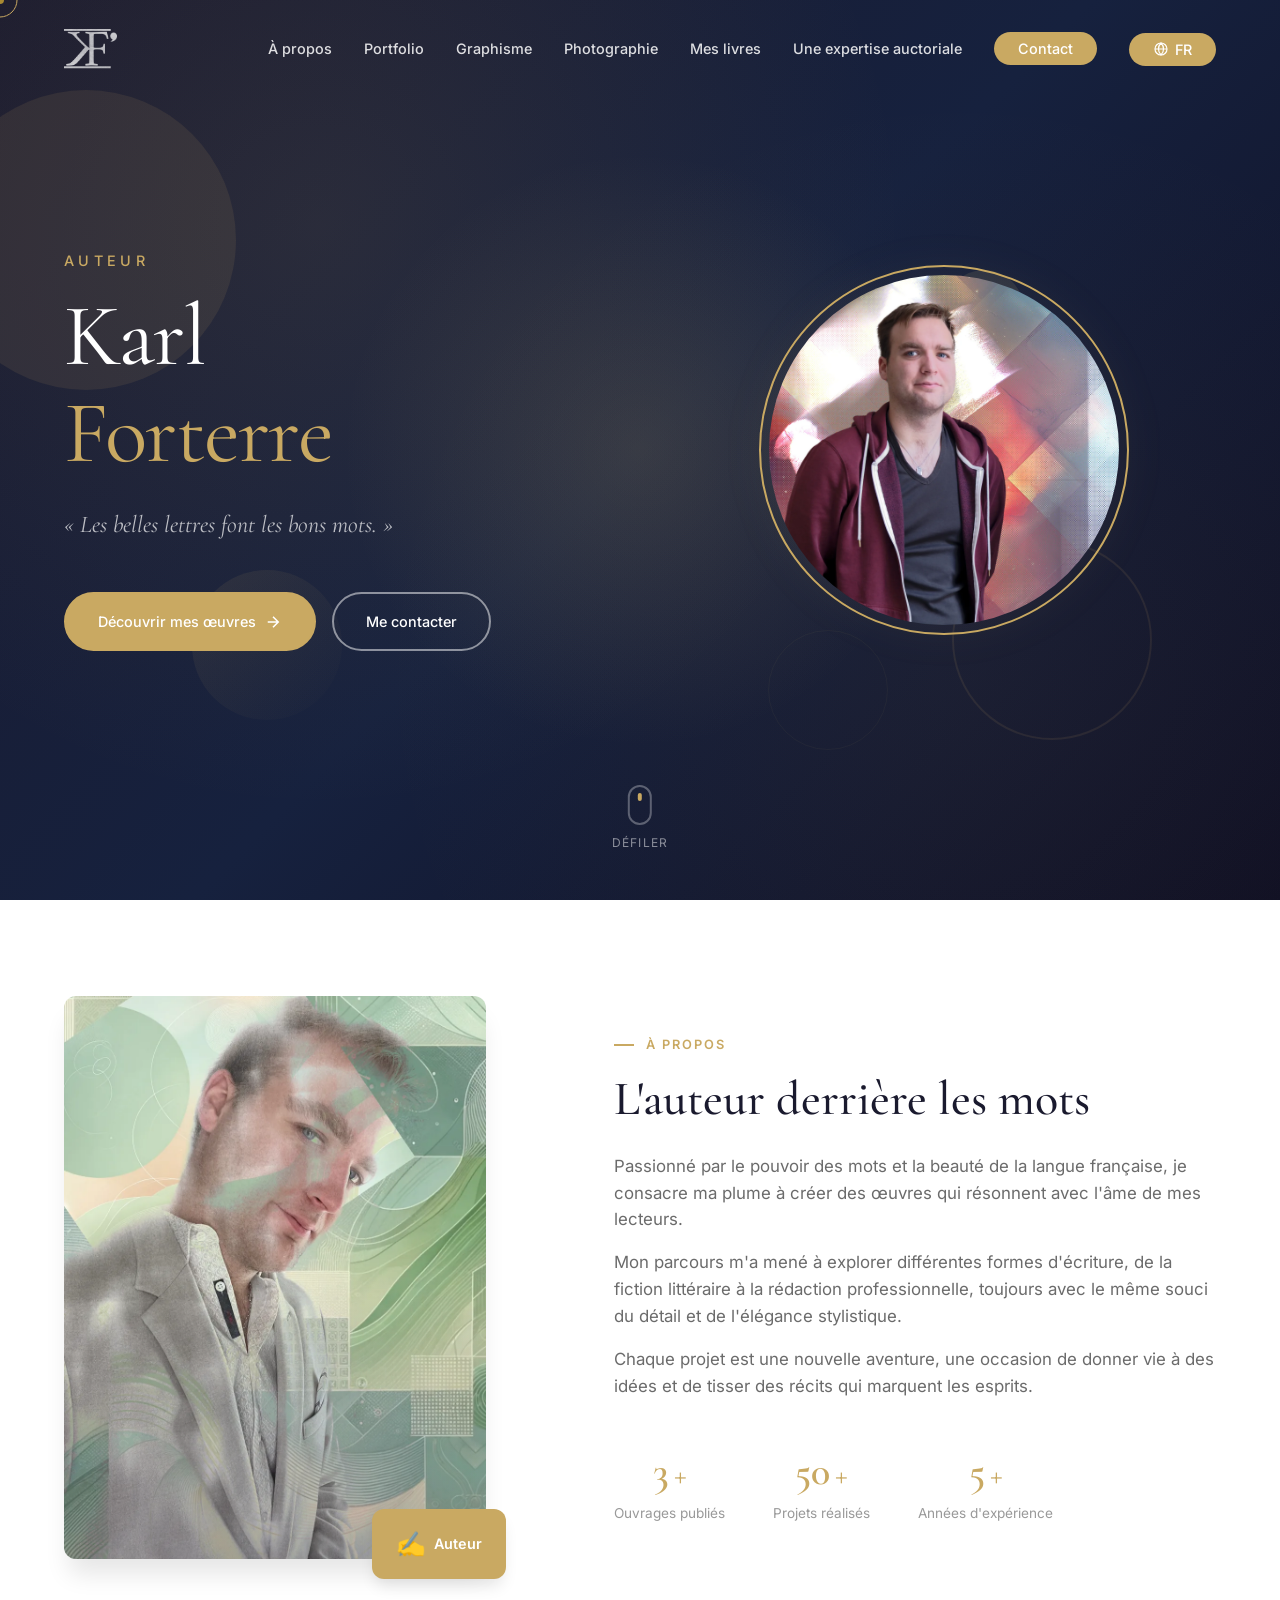
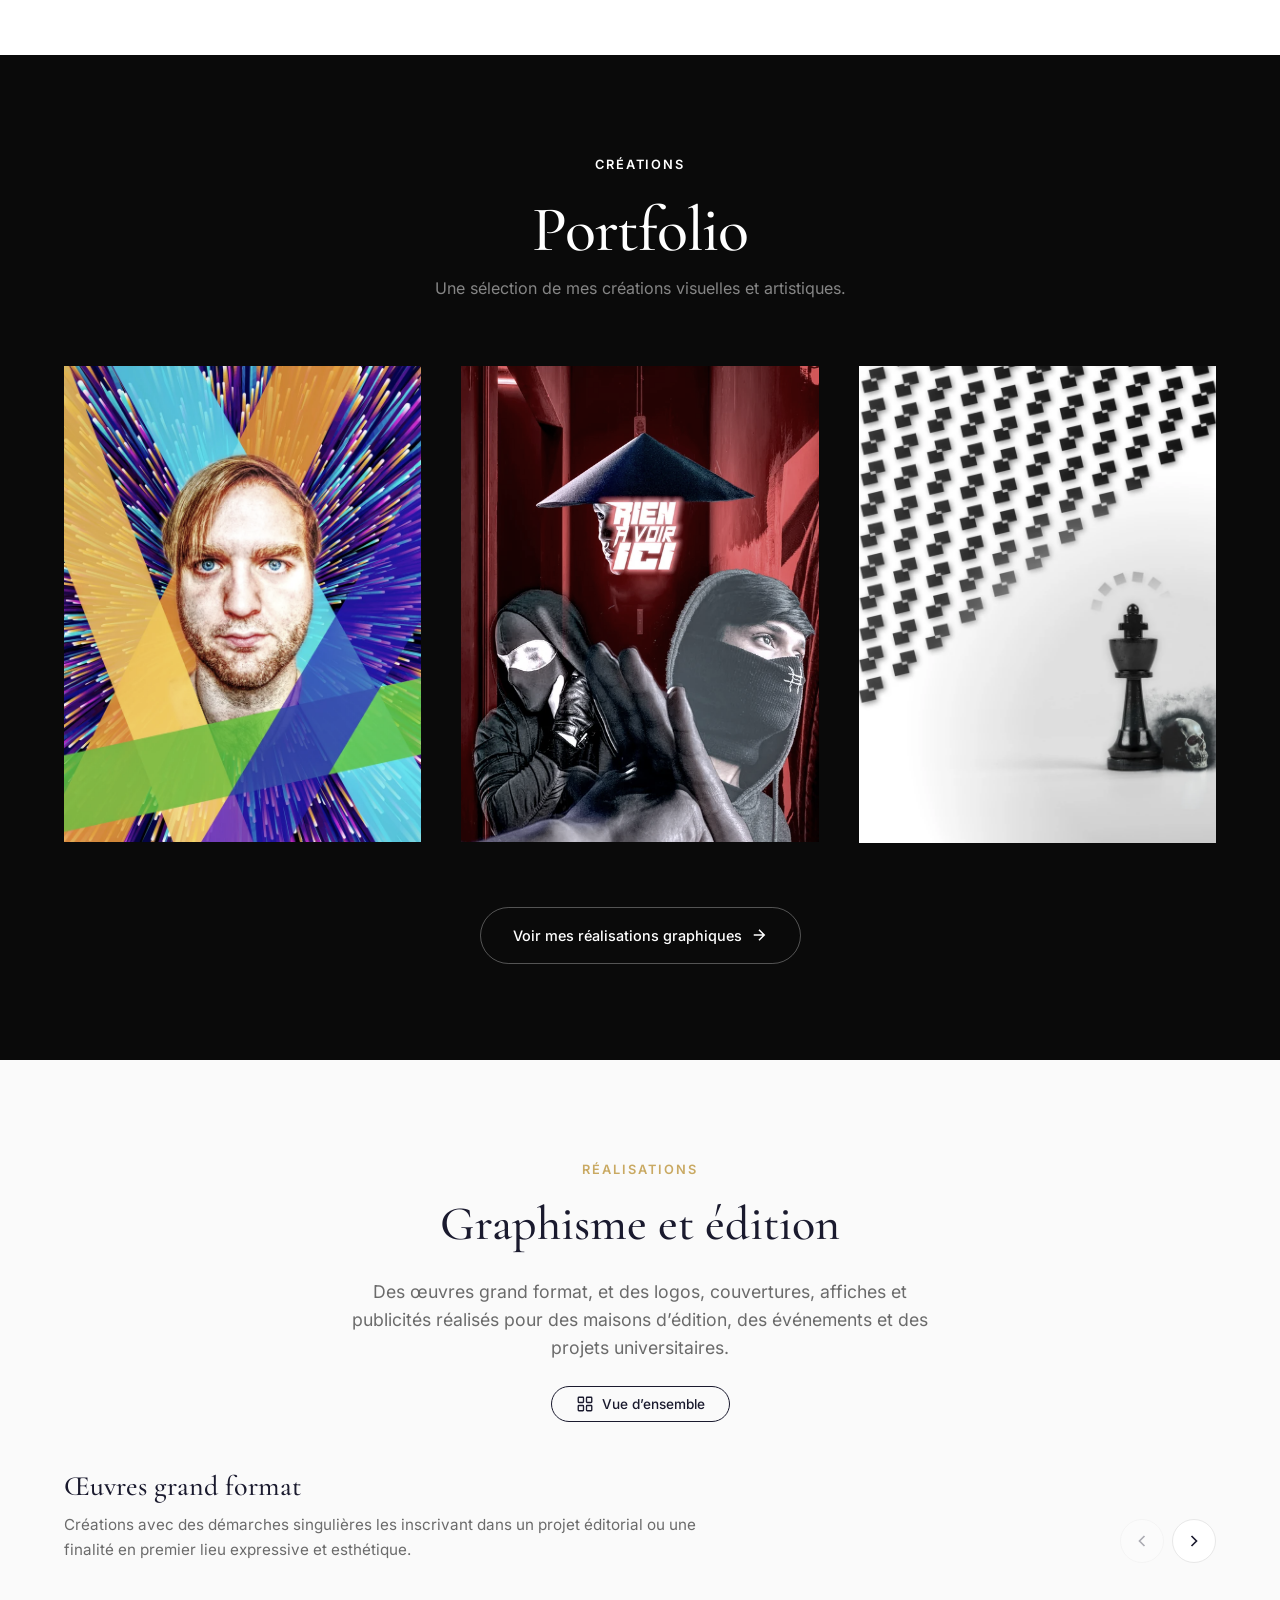
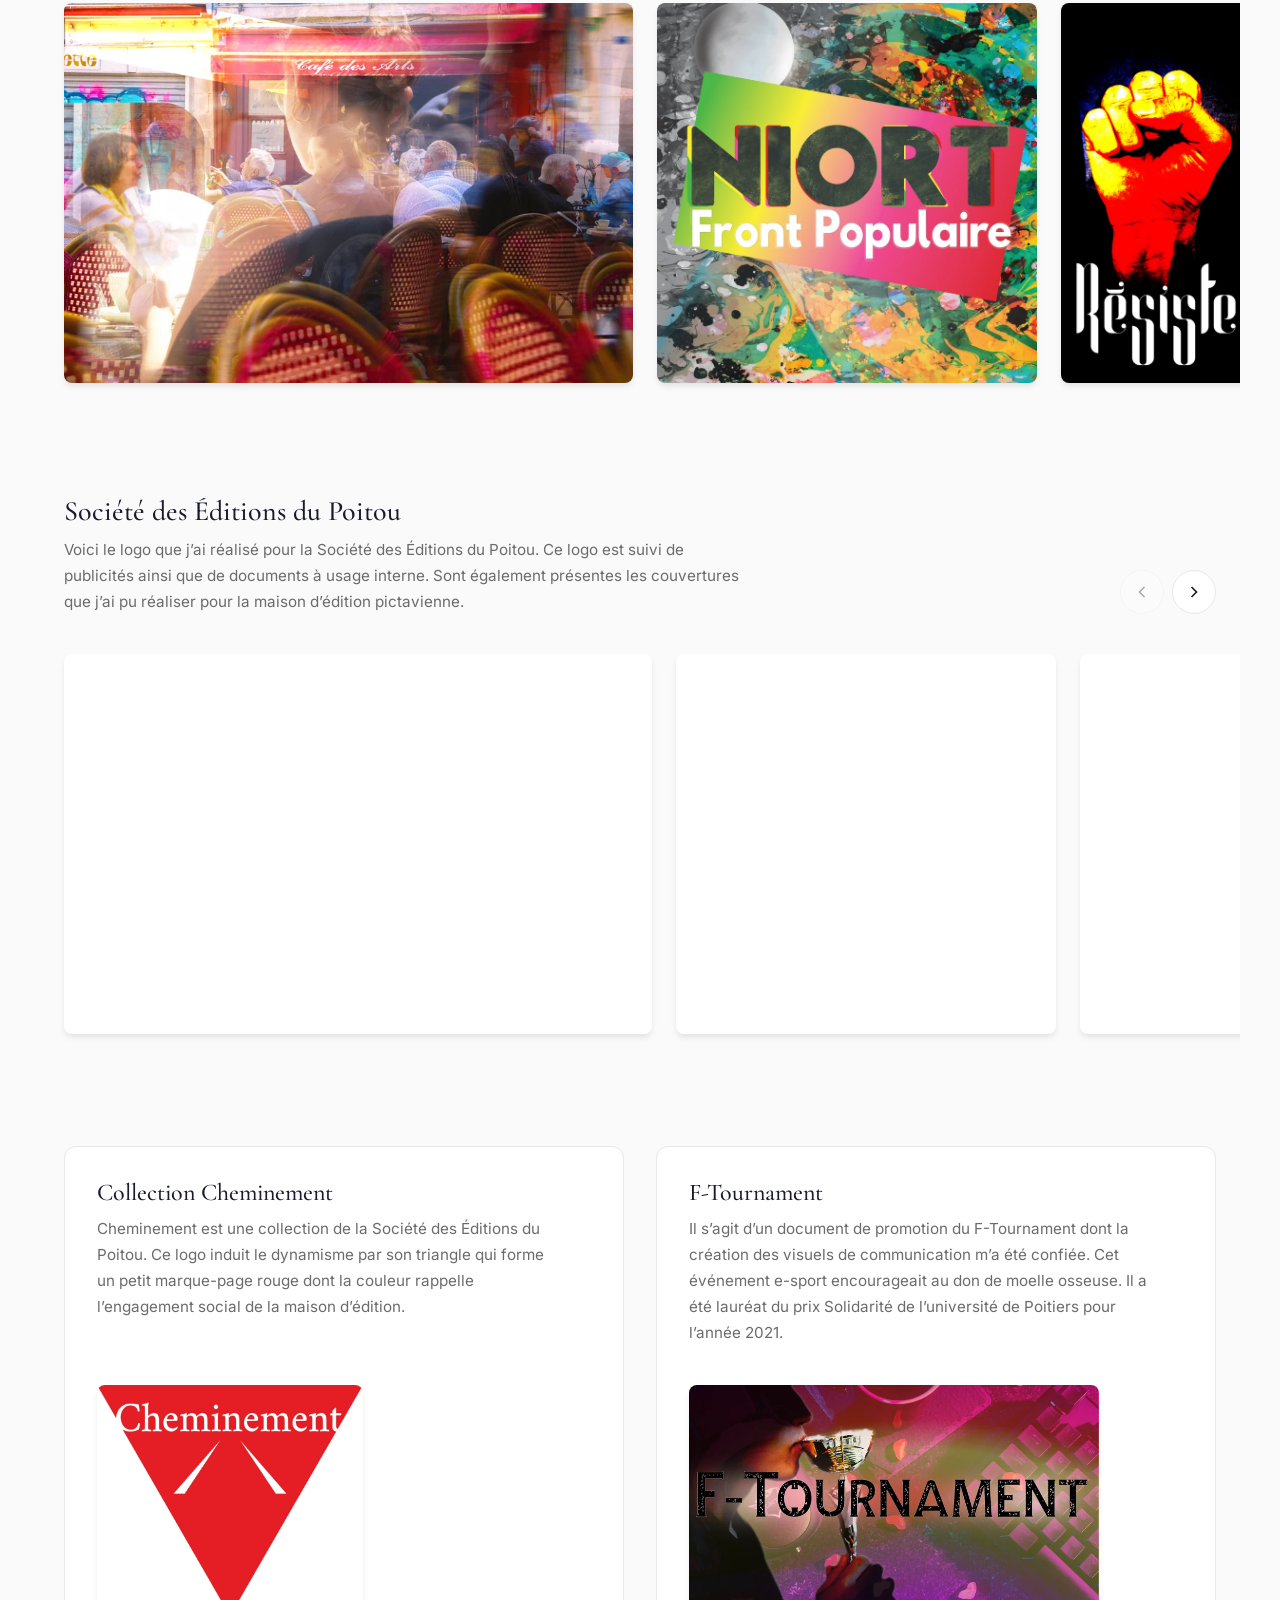
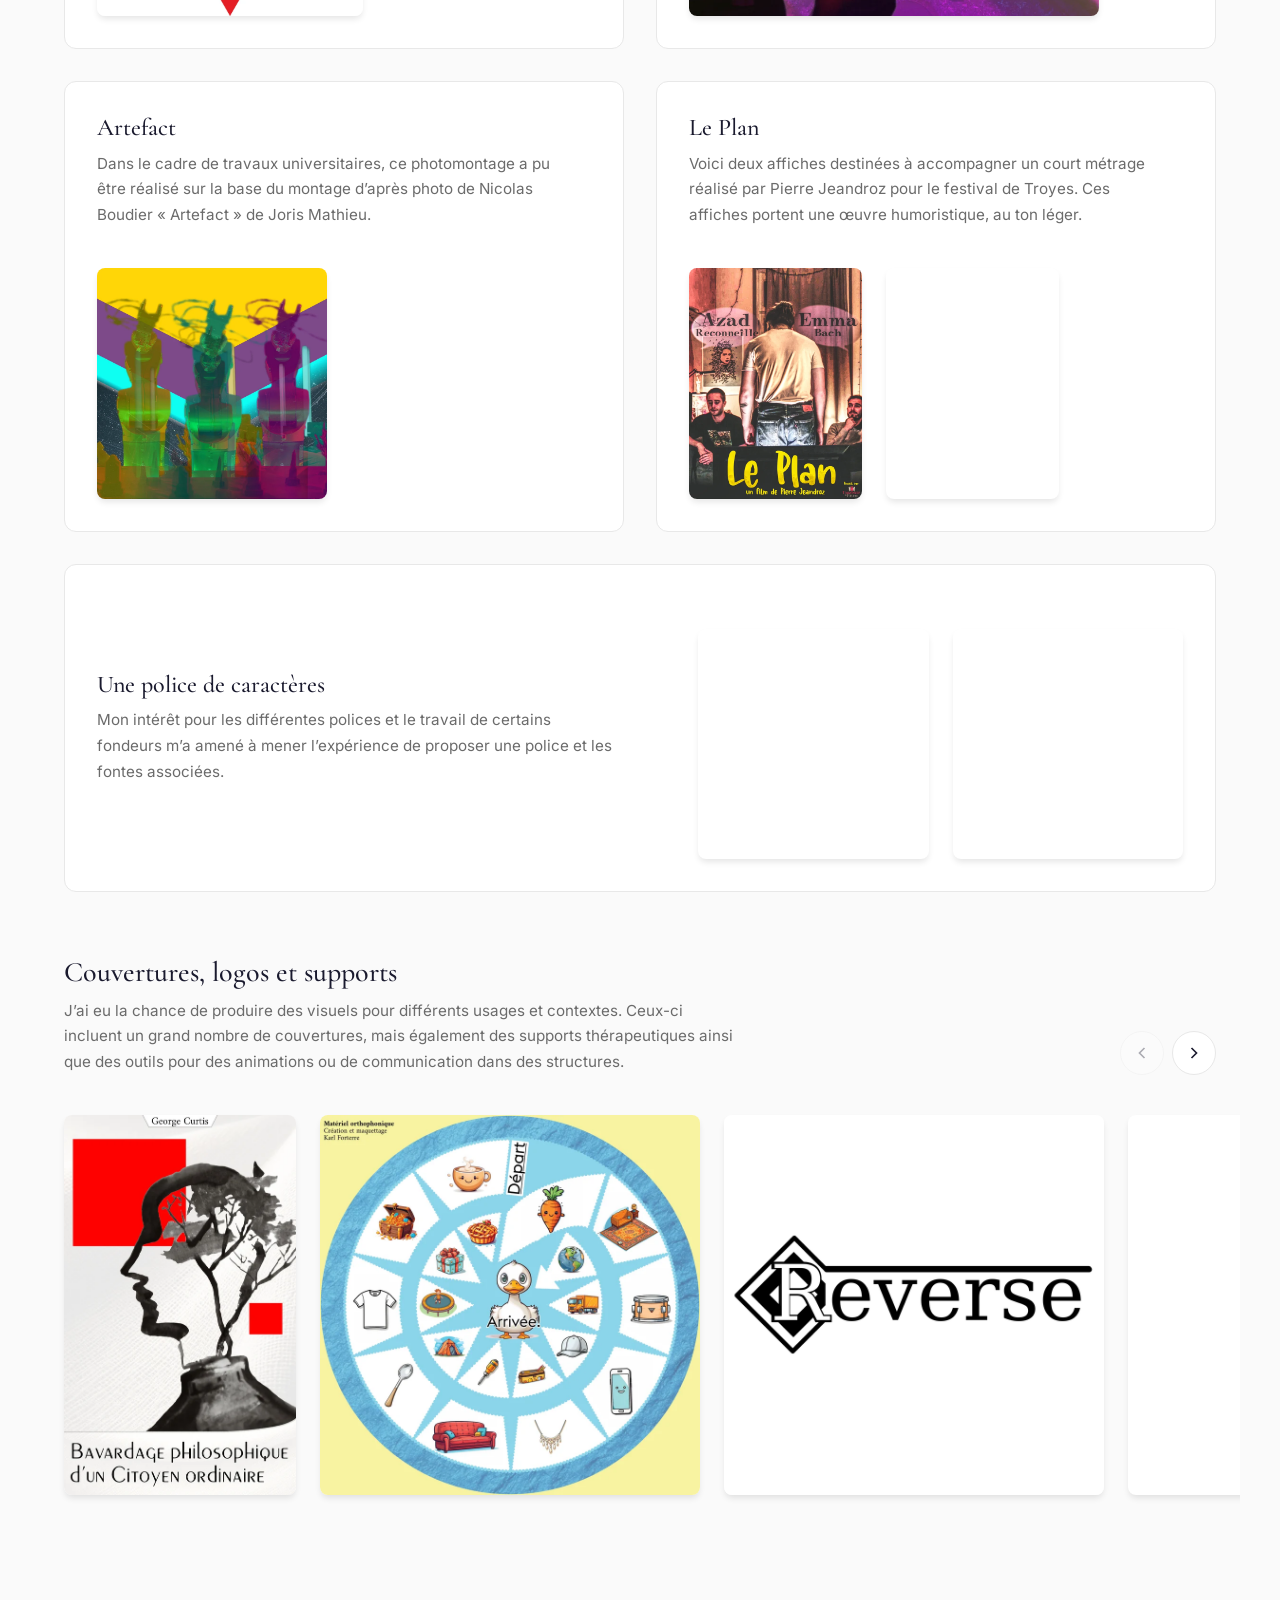
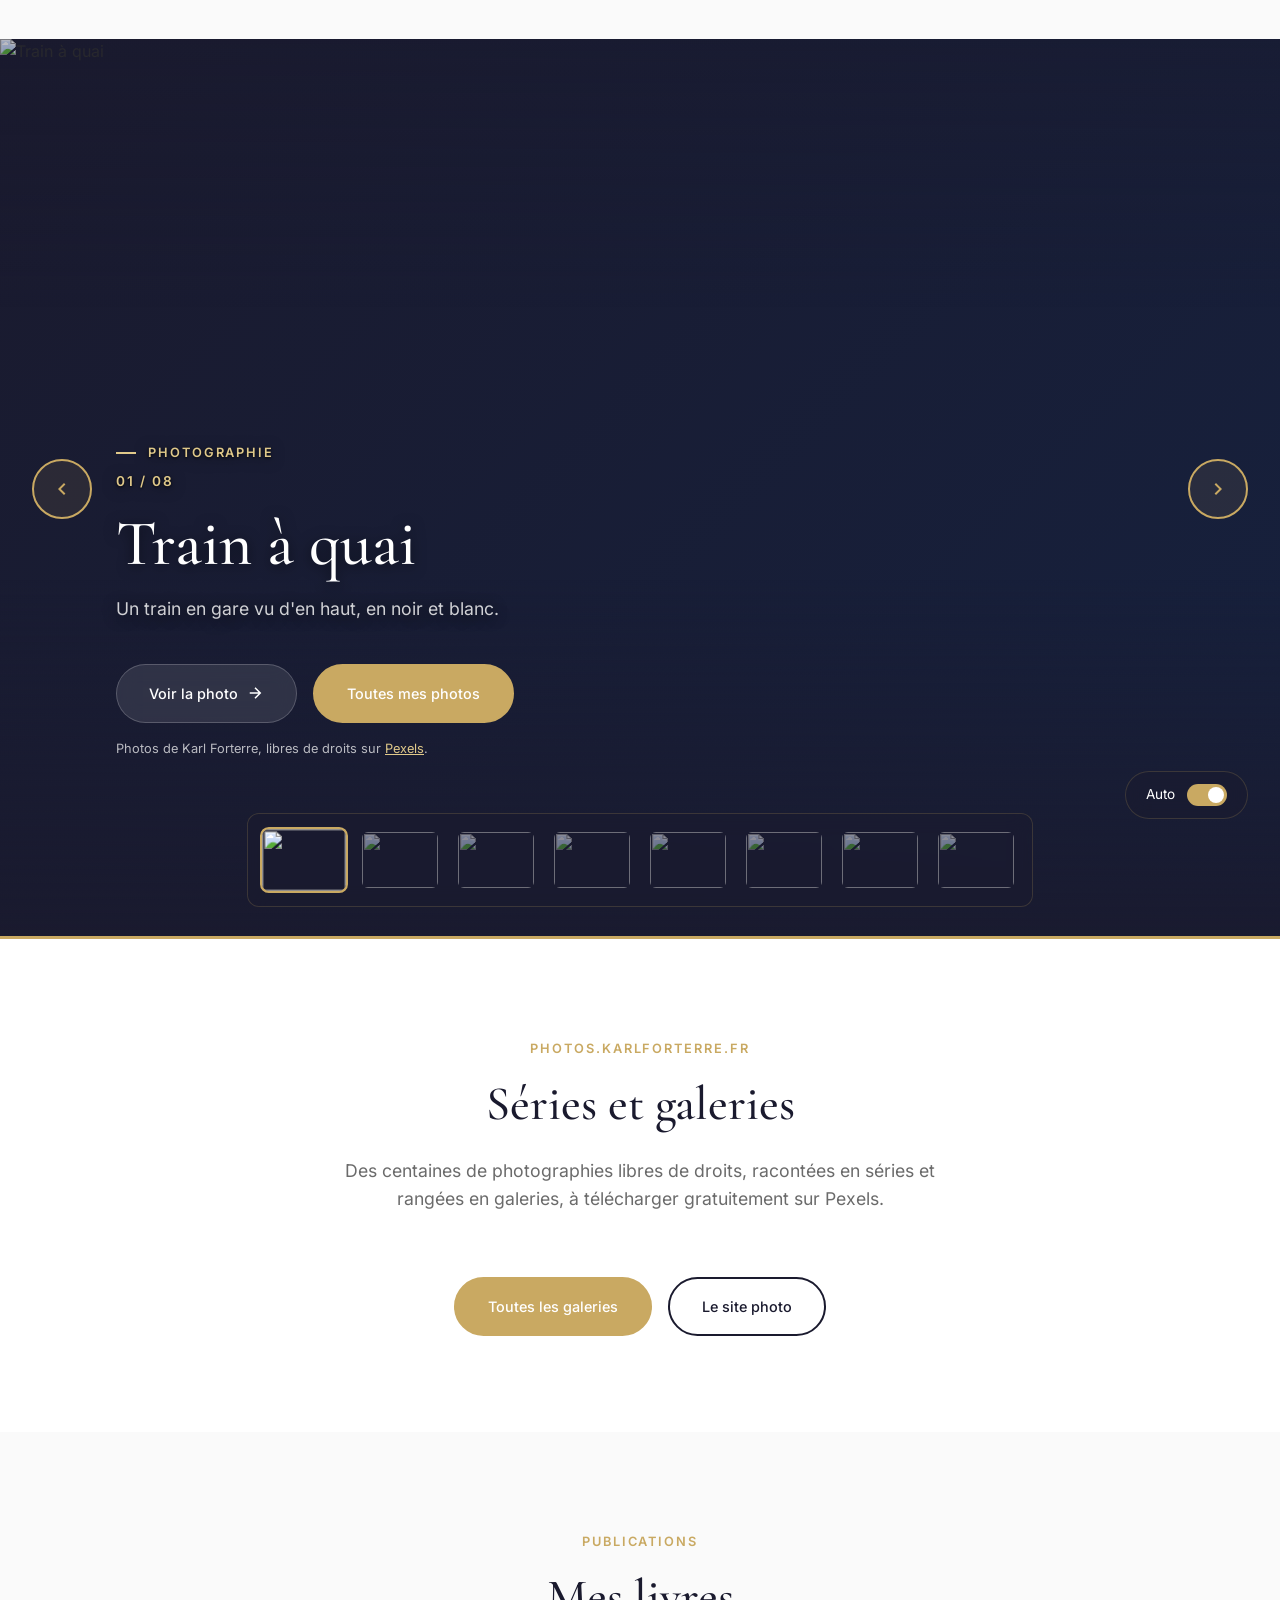
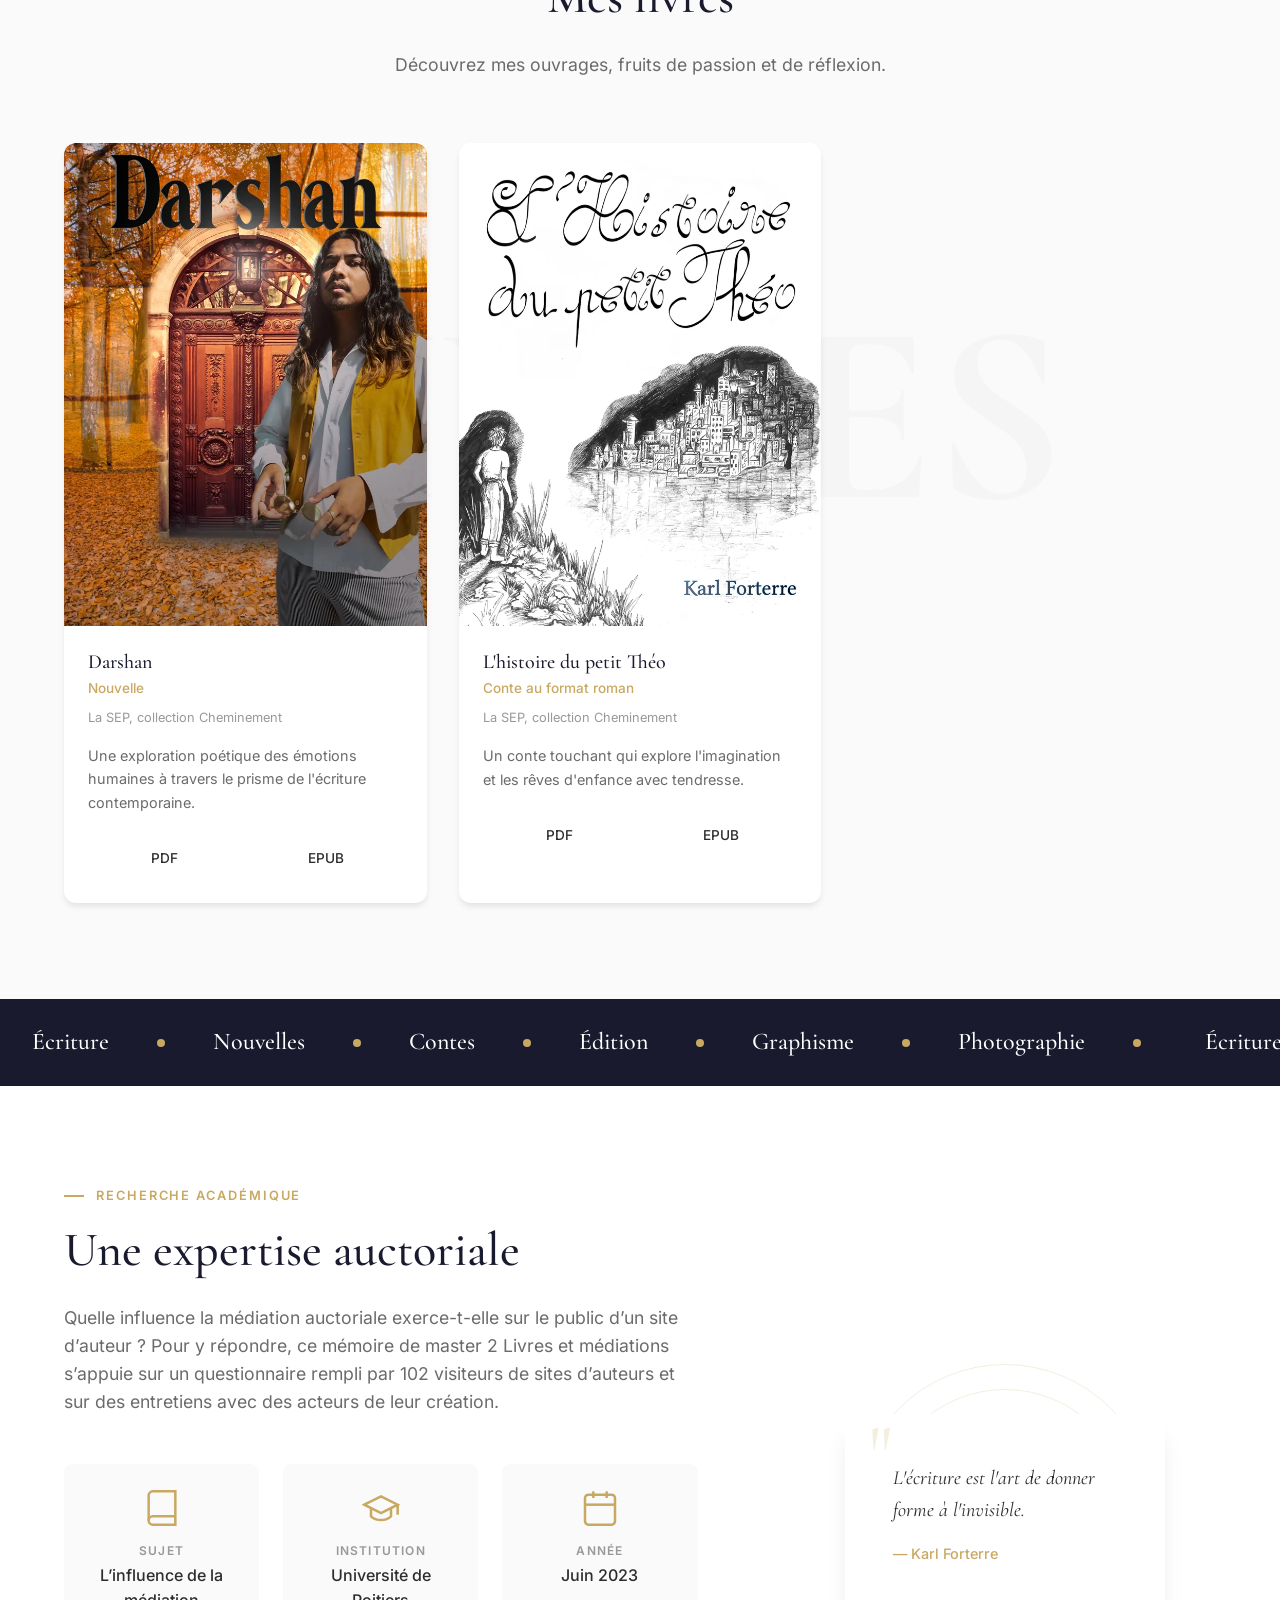
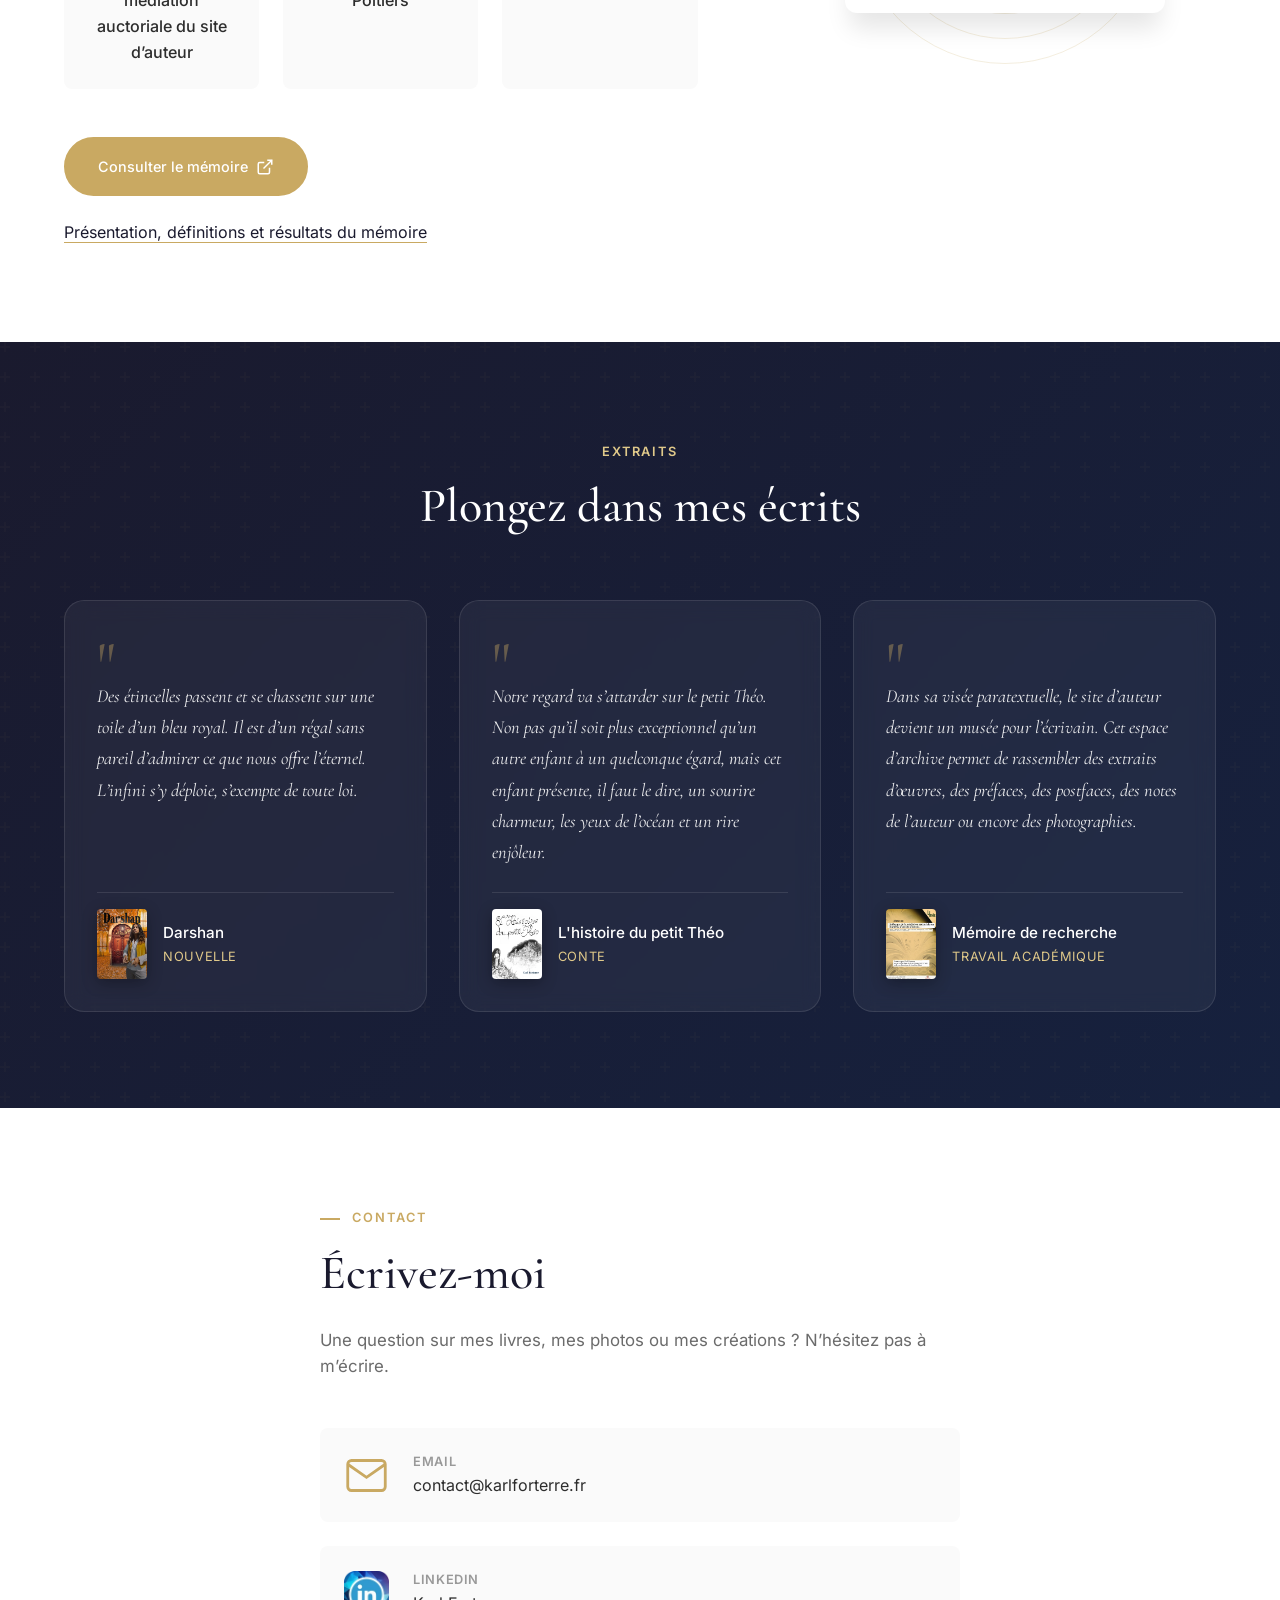
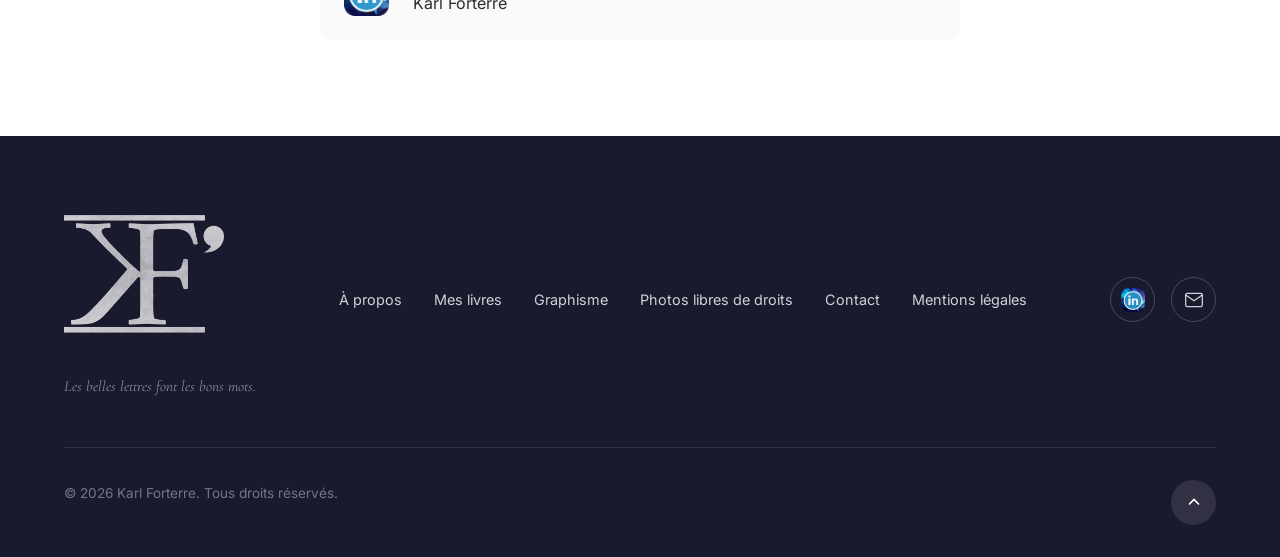
==== index.html @ 0cb2921e "RedNote : profil « Soviet Croissant » dans les profils de l'auteur Ajouté aux données structurées (s" ====
<!DOCTYPE html>
<html lang="fr">
<head>
    <meta charset="UTF-8">
    <meta name="viewport" content="width=device-width, initial-scale=1.0">
    <meta name="description" content="Karl Forterre, auteur. Les belles lettres font les bons mots. Découvrez mes livres, mon mémoire de recherche, mes créations graphiques et mes photographies.">
    <meta name="keywords" content="Karl Forterre, auteur, écrivain, livres, Darshan, L'histoire du petit Théo, graphisme, photographie">
    <meta name="author" content="Karl Forterre">

    <title>Karl Forterre | Auteur</title>
    <link rel="canonical" href="https://karlforterre.fr/">
    <!-- Versions du site dans chaque langue (pages /en/ et /zh/ générées par outils/pages-langues.py) -->
    <link rel="alternate" hreflang="fr" href="https://karlforterre.fr/">
    <link rel="alternate" hreflang="en" href="https://karlforterre.fr/en/">
    <link rel="alternate" hreflang="zh-Hans" href="https://karlforterre.fr/zh/">
    <link rel="alternate" hreflang="x-default" href="https://karlforterre.fr/">
    <!-- Présentation du site pour les assistants IA (llmstxt.org) -->
    <link rel="describedby" href="llms.txt" type="text/markdown">

    <!-- Aperçu lors d'un partage (réseaux sociaux, messageries) -->
    <meta property="og:type" content="website">
    <meta property="og:locale" content="fr_FR">
    <meta property="og:site_name" content="Karl Forterre">
    <meta property="og:title" content="Karl Forterre | Auteur">
    <meta property="og:description" content="Mes livres, mon mémoire de recherche, mes créations graphiques et mes photographies.">
    <meta property="og:url" content="https://karlforterre.fr/">
    <meta property="og:image" content="https://karlforterre.fr/images/partage.jpg">
    <meta property="og:image:width" content="1200">
    <meta property="og:image:height" content="630">
    <meta name="twitter:card" content="summary_large_image">

    <!-- Données structurées pour les moteurs de recherche : l'auteur, ses livres, son mémoire -->
    <script type="application/ld+json">
    {
        "@context": "https://schema.org",
        "@graph": [
            {
                "@type": "Person",
                "@id": "https://karlforterre.fr/#auteur",
                "name": "Karl Forterre",
                "url": "https://karlforterre.fr/",
                "image": "https://karlforterre.fr/images/auteur/portrait.webp",
                "jobTitle": "Auteur",
                "alumniOf": {
                    "@type": "CollegeOrUniversity",
                    "name": "Université de Poitiers"
                },
                "description": "Auteur de deux livres parus en 2023, Darshan et L'histoire du petit Théo, photographe et graphiste, Karl Forterre a consacré son mémoire de master à la médiation auctoriale des sites d'auteurs.",
                "knowsAbout": ["écriture", "édition", "graphisme", "photographie", "médiation auctoriale", "site d'auteur"],
                "sameAs": [
                    "https://photos.karlforterre.fr/",
                    "https://www.pexels.com/@karl-forterre-28489473",
                    "https://www.linkedin.com/in/karl-forterre-720b61220/",
                    "https://mastodon.social/@KarlForterre",
                    "https://bsky.app/profile/karlforterre.bsky.social",
                    "https://www.xiaohongshu.com/user/profile/678629da000000000801aa88"
                ]
            },
            {
                "@type": "WebSite",
                "@id": "https://karlforterre.fr/#site",
                "url": "https://karlforterre.fr/",
                "name": "Karl Forterre",
                "inLanguage": "fr",
                "author": {
                    "@id": "https://karlforterre.fr/#auteur"
                }
            },
            {
                "@type": "Book",
                "name": "Darshan",
                "genre": "nouvelle",
                "author": {
                    "@id": "https://karlforterre.fr/#auteur"
                },
                "datePublished": "2023",
                "inLanguage": "fr-FR",
                "publisher": {
                    "@type": "Organization",
                    "name": "Société des Éditions du Poitou"
                },
                "workExample": [
                    {
                        "@type": "Book",
                        "bookFormat": "https://schema.org/Paperback",
                        "isbn": "9782958887339"
                    },
                    {
                        "@type": "Book",
                        "bookFormat": "https://schema.org/EBook",
                        "isbn": "9782958887346",
                        "url": "https://karlforterre.fr/livres/darshan.epub"
                    }
                ],
                "image": "https://karlforterre.fr/livres/couverture-darshan.webp",
                "url": "https://karlforterre.fr/#books"
            },
            {
                "@type": "Book",
                "name": "L'histoire du petit Théo",
                "genre": "conte",
                "author": {
                    "@id": "https://karlforterre.fr/#auteur"
                },
                "datePublished": "2023",
                "inLanguage": "fr-FR",
                "publisher": {
                    "@type": "Organization",
                    "name": "Société des Éditions du Poitou"
                },
                "workExample": {
                    "@type": "Book",
                    "bookFormat": "https://schema.org/Paperback",
                    "isbn": "9782958887322"
                },
                "image": "https://karlforterre.fr/livres/couverture-petit-theo.webp",
                "url": "https://karlforterre.fr/#books"
            },
            {
                "@type": "Thesis",
                "@id": "https://karlforterre.fr/memoire/#memoire",
                "name": "L'influence de la médiation auctoriale du site d'auteur",
                "author": {
                    "@id": "https://karlforterre.fr/#auteur"
                },
                "datePublished": "2023-06",
                "inLanguage": "fr-FR",
                "inSupportOf": "Master 2 Livres et médiations",
                "sourceOrganization": {
                    "@type": "CollegeOrUniversity",
                    "name": "Université de Poitiers"
                },
                "about": { "@id": "https://karlforterre.fr/memoire/#mediation-auctoriale" },
                "url": "https://karlforterre.fr/memoire/"
            }
        ]
    }
    </script>

    <!-- Polices : hébergées avec le site (dossier fonts/), déclarées en tête de styles.css -->
    <link rel="preload" href="fonts/cormorant-garamond-latin-400-normal.woff2" as="font" type="font/woff2" crossorigin>
    <link rel="preload" href="fonts/inter-latin-400-normal.woff2" as="font" type="font/woff2" crossorigin>

    <!-- Styles -->
    <link rel="stylesheet" href="styles.css">

    <!-- Favicon -->
    <link rel="icon" type="image/svg+xml" href="favicon.svg">
    <link rel="apple-touch-icon" href="apple-touch-icon.png">
</head>
<body>
    <!-- Custom Cursor -->
    <div class="cursor" id="cursor"></div>
    <div class="cursor-follower" id="cursor-follower"></div>

    <!-- Loading Screen -->
    <div class="loader" id="loader">
        <div class="loader-content">
            <img src="images/logo-kf.webp" alt="KF’" class="loader-logo-img">
            <div class="loader-bar">
                <div class="loader-progress"></div>
            </div>
            <div class="loader-text">Chargement...</div>
        </div>
    </div>

    <!-- Floating Particles Background -->
    <div class="particles" id="particles"></div>

    <!-- Navigation -->
    <nav class="navbar" id="navbar">
        <div class="nav-container">
            <a href="#hero" class="nav-logo">
                <img src="images/logo-kf.webp" alt="KF’, retour en haut de page" class="logo-img">
            </a>

            <button class="nav-toggle" id="nav-toggle" aria-label="Menu">
                <span class="hamburger"></span>
            </button>

            <ul class="nav-menu" id="nav-menu">
                <li class="nav-item">
                    <a href="#about" class="nav-link" data-text="À propos">À propos</a>
                </li>
                <li class="nav-item">
                    <a href="#portfolio" class="nav-link" data-text="Portfolio">Portfolio</a>
                </li>
                <li class="nav-item">
                    <a href="#graphisme" class="nav-link" data-text="Graphisme">Graphisme</a>
                </li>
                <li class="nav-item">
                    <a href="#photography" class="nav-link" data-text="Photographie">Photographie</a>
                </li>
                <li class="nav-item">
                    <a href="#books" class="nav-link" data-text="Mes livres">Mes livres</a>
                </li>
                <li class="nav-item">
                    <a href="#memoir" class="nav-link" data-text="Une expertise auctoriale">Une expertise auctoriale</a>
                </li>
                <li class="nav-item">
                    <a href="#contact" class="nav-link nav-link-cta magnetic-btn">Contact</a>
                </li>
                <li class="nav-item nav-langues">
                    <button type="button" class="nav-link-cta nav-langue" id="nav-langue" aria-haspopup="true" aria-expanded="false" aria-label="Changer de langue">
                        <svg viewBox="0 0 24 24" fill="none" stroke="currentColor" stroke-width="1.8" aria-hidden="true"><circle cx="12" cy="12" r="9"/><path d="M3 12h18M12 3c2.5 2.6 3.8 5.6 3.8 9s-1.3 6.4-3.8 9c-2.5-2.6-3.8-5.6-3.8-9S9.5 5.6 12 3z"/></svg>
                        <span class="nav-langue-code" data-sans-traduction>FR</span>
                    </button>
                    <ul class="menu-langues" id="menu-langues" hidden data-sans-traduction>
                        <li><a href="/" data-langue="fr" hreflang="fr" lang="fr">Français</a></li>
                        <li><a href="/en/" data-langue="en" hreflang="en" lang="en">English</a></li>
                        <li><a href="/zh/" data-langue="zh" hreflang="zh-Hans" lang="zh-Hans">中文</a></li>
                    </ul>
                </li>
            </ul>
        </div>
    </nav>

    <!-- Dynamic Header Container -->
    <div id="header-container">
        <!-- Header chargé dynamiquement par header-loader.js -->
        <!-- Fallback pour JS désactivé ou erreur de chargement -->
        <noscript>
            <section class="hero" id="hero">
                <div class="hero-background">
                    <div class="hero-gradient"></div>
                    <div class="hero-pattern"></div>
                    <div class="hero-glow"></div>
                </div>
                <div class="floating-shapes">
                    <div class="shape shape-1"></div>
                    <div class="shape shape-2"></div>
                    <div class="shape shape-3"></div>
                    <div class="shape shape-4"></div>
                    <div class="shape shape-5"></div>
                </div>
                <div class="hero-content">
                    <div class="hero-text">
                        <p class="hero-subtitle">Auteur</p>
                        <h1 class="hero-title">
                            <span class="title-line">Karl</span>
                            <span class="title-line">Forterre</span>
                        </h1>
                        <p class="hero-tagline">« Les belles lettres font les bons mots. »</p>
                        <div class="hero-cta">
                            <a href="#books" class="btn btn-primary">
                                <span class="btn-text">Découvrir mes œuvres</span>
                            </a>
                            <a href="#contact" class="btn btn-secondary">
                                <span class="btn-text">Me contacter</span>
                            </a>
                        </div>
                    </div>
                    <div class="hero-image">
                        <div class="image-wrapper">
                            <img src="images/auteur/photo-auteur.webp" alt="Karl Forterre" class="profile-img">
                        </div>
                    </div>
                </div>
            </section>
        </noscript>
    </div>

    <!-- About Section -->
    <section class="section about" id="about">
        <div class="container">
            <div class="about-grid">
                <div class="about-image reveal-element" data-delay="0">
                    <div class="image-frame tilt-element">
                        <div class="frame-border"></div>
                        <img src="images/auteur/portrait.webp" alt="Portrait de Karl Forterre" class="author-photo">
                        <div class="image-overlay"></div>
                    </div>
                    <div class="floating-badge">
                        <span class="badge-icon">✍️</span>
                        <span class="badge-text">Auteur</span>
                    </div>
                </div>
                <div class="about-content">
                    <span class="section-label reveal-element" data-delay="0.1">À propos</span>
                    <h2 class="section-title split-text reveal-element" data-delay="0.2">L'auteur derrière les mots</h2>
                    <div class="about-text reveal-element" data-delay="0.3">
                        <p>Passionné par le pouvoir des mots et la beauté de la langue française, je consacre ma plume à créer des œuvres qui résonnent avec l'âme de mes lecteurs.</p>
                        <p>Mon parcours m'a mené à explorer différentes formes d'écriture, de la fiction littéraire à la rédaction professionnelle, toujours avec le même souci du détail et de l'élégance stylistique.</p>
                        <p>Chaque projet est une nouvelle aventure, une occasion de donner vie à des idées et de tisser des récits qui marquent les esprits.</p>
                    </div>
                    <div class="about-stats reveal-element" data-delay="0.4">
                        <div class="stat" data-count="3">
                            <span class="stat-number counter">0</span>
                            <span class="stat-plus">+</span>
                            <span class="stat-label">Ouvrages publiés</span>
                        </div>
                        <div class="stat" data-count="50">
                            <span class="stat-number counter">0</span>
                            <span class="stat-plus">+</span>
                            <span class="stat-label">Projets réalisés</span>
                        </div>
                        <div class="stat" data-count="5">
                            <span class="stat-number counter">0</span>
                            <span class="stat-plus">+</span>
                            <span class="stat-label">Années d'expérience</span>
                        </div>
                    </div>
                </div>
            </div>
        </div>
    </section>

    <!-- Portfolio Section -->
    <section class="section portfolio" id="portfolio">
        <div class="portfolio-bg-image" style="background-image: url('images/fond-auteur.webp');"></div>
        <div class="container">
            <div class="section-header">
                <span class="section-label reveal-element">Créations</span>
                <h2 class="section-title reveal-element">Portfolio</h2>
                <p class="section-description reveal-element">Une sélection de mes créations visuelles et artistiques.</p>
            </div>

            <!-- Elegant 3-item Grid -->
            <div class="portfolio-showcase reveal-element" id="portfolio-showcase">
                <!-- Items loaded dynamically by JavaScript -->
            </div>

            <div class="portfolio-cta reveal-element">
                <a href="#graphisme" class="btn btn-primary magnetic-btn">
                    <span class="btn-text">Voir mes réalisations graphiques</span>
                    <span class="btn-icon">
                        <svg viewBox="0 0 24 24" fill="none" stroke="currentColor" stroke-width="2">
                            <path d="M5 12h14M12 5l7 7-7 7"/>
                        </svg>
                    </span>
                </a>
            </div>
        </div>
    </section>

    <!-- Portfolio Lightbox -->
    <div class="lightbox" id="lightbox">
        <button class="lightbox-close" aria-label="Fermer">
            <svg viewBox="0 0 24 24" fill="none" stroke="currentColor" stroke-width="2">
                <line x1="18" y1="6" x2="6" y2="18"/>
                <line x1="6" y1="6" x2="18" y2="18"/>
            </svg>
        </button>
        <button class="lightbox-nav lightbox-prev" aria-label="Précédent">
            <svg viewBox="0 0 24 24" fill="none" stroke="currentColor" stroke-width="2">
                <polyline points="15 18 9 12 15 6"/>
            </svg>
        </button>
        <button class="lightbox-nav lightbox-next" aria-label="Suivant">
            <svg viewBox="0 0 24 24" fill="none" stroke="currentColor" stroke-width="2">
                <polyline points="9 18 15 12 9 6"/>
            </svg>
        </button>
        <div class="lightbox-content">
            <img src="" alt="" class="lightbox-image">
            <div class="lightbox-info">
                <h3 class="lightbox-title"></h3>
                <p class="lightbox-desc"></p>
            </div>
        </div>
    </div>

    <!-- Graphisme : réalisations reprises de l'ancien site Adobe Portfolio.
         Chaque projet : un titre, un texte et un rail de cartes qui défile ; un bouton en-tête
         passe à la vue d'ensemble. Pour une œuvre de plus : copier un bouton graphisme-carte. -->
    <section class="section graphisme" id="graphisme">
        <div class="container">
            <div class="section-header">
                <span class="section-label reveal-element">Réalisations</span>
                <h2 class="section-title reveal-element">Graphisme et édition</h2>
                <p class="section-description reveal-element">Des œuvres grand format, et des logos, couvertures, affiches et publicités réalisés pour des maisons d’édition, des événements et des projets universitaires.</p>
                <button type="button" class="graphisme-bascule reveal-element" id="graphisme-bascule" aria-pressed="false">
                    <svg viewBox="0 0 24 24" fill="none" stroke="currentColor" stroke-width="1.8" aria-hidden="true"><rect x="3" y="3" width="7" height="7" rx="1"/><rect x="14" y="3" width="7" height="7" rx="1"/><rect x="3" y="14" width="7" height="7" rx="1"/><rect x="14" y="14" width="7" height="7" rx="1"/></svg>
                    <span>Vue d’ensemble</span>
                </button>
            </div>

            <div class="graphisme-projets">
            <article class="graphisme-projet reveal-element">
                <div class="graphisme-entete">
                    <div class="graphisme-texte">
                        <h3 class="graphisme-titre">Œuvres grand format</h3>
                        <p>Créations avec des démarches singulières les inscrivant dans un projet éditorial ou une finalité en premier lieu expressive et esthétique.</p>
                    </div>
                    <div class="graphisme-fleches">
                        <button type="button" class="graphisme-fleche" data-sens="-1" aria-label="Œuvres précédentes"><svg viewBox="0 0 24 24" fill="none" stroke="currentColor" stroke-width="2"><polyline points="15 18 9 12 15 6"/></svg></button>
                        <button type="button" class="graphisme-fleche" data-sens="1" aria-label="Œuvres suivantes"><svg viewBox="0 0 24 24" fill="none" stroke="currentColor" stroke-width="2"><polyline points="9 18 15 12 9 6"/></svg></button>
                    </div>
                </div>
                <div class="graphisme-rail">
                        <button type="button" class="graphisme-carte" data-grand="images/graphisme/juin-41.webp" data-titre="Juin 41">
                            <img src="images/graphisme/juin-41-vignette.webp" srcset="images/graphisme/juin-41-moyenne.webp 2x" alt="Juin 41" loading="lazy" decoding="async" width="800" height="534">
                            <span class="graphisme-legende">Juin 41</span>
                        </button>
                        <button type="button" class="graphisme-carte" data-grand="images/graphisme/niort-front-populaire.webp" data-titre="Niort, Front populaire">
                            <img src="images/graphisme/niort-front-populaire-vignette.webp" srcset="images/graphisme/niort-front-populaire-moyenne.webp 2x" alt="Niort, Front populaire" loading="lazy" decoding="async" width="800" height="800">
                            <span class="graphisme-legende">Niort, Front populaire</span>
                        </button>
                        <button type="button" class="graphisme-carte" data-grand="images/graphisme/revolution-83.webp" data-titre="Révolution">
                            <img src="images/graphisme/revolution-83-vignette.webp" srcset="images/graphisme/revolution-83-moyenne.webp 2x" alt="Révolution" loading="lazy" decoding="async" width="400" height="800">
                            <span class="graphisme-legende">Révolution</span>
                        </button>
                        <button type="button" class="graphisme-carte" data-grand="images/graphisme/petrole-et-reves-83.webp" data-titre="Pétrole et rêves">
                            <img src="images/graphisme/petrole-et-reves-83-vignette.webp" srcset="images/graphisme/petrole-et-reves-83-moyenne.webp 2x" alt="Pétrole et rêves" loading="lazy" decoding="async" width="800" height="400">
                            <span class="graphisme-legende">Pétrole et rêves</span>
                        </button>
                        <button type="button" class="graphisme-carte" data-grand="images/graphisme/sphere-65.webp" data-titre="Sphère">
                            <img src="images/graphisme/sphere-65-vignette.webp" srcset="images/graphisme/sphere-65-moyenne.webp 2x" alt="Sphère" loading="lazy" decoding="async" width="800" height="800">
                            <span class="graphisme-legende">Sphère</span>
                        </button>
                        <button type="button" class="graphisme-carte" data-grand="images/graphisme/garnier.webp" data-titre="Garnier">
                            <img src="images/graphisme/garnier-vignette.webp" srcset="images/graphisme/garnier-moyenne.webp 2x" alt="Garnier" loading="lazy" decoding="async" width="533" height="800">
                            <span class="graphisme-legende">Garnier</span>
                        </button>
                        <button type="button" class="graphisme-carte" data-grand="images/graphisme/montre-a-gousset.webp" data-titre="Montre à gousset">
                            <img src="images/graphisme/montre-a-gousset-vignette.webp" srcset="images/graphisme/montre-a-gousset-moyenne.webp 2x" alt="Montre à gousset" loading="lazy" decoding="async" width="800" height="800">
                            <span class="graphisme-legende">Montre à gousset</span>
                        </button>
                        <button type="button" class="graphisme-carte" data-grand="images/graphisme/cercles.webp" data-titre="Cercles">
                            <img src="images/graphisme/cercles-vignette.webp" srcset="images/graphisme/cercles-moyenne.webp 2x" alt="Cercles" loading="lazy" decoding="async" width="800" height="800">
                            <span class="graphisme-legende">Cercles</span>
                        </button>
                        <button type="button" class="graphisme-carte" data-grand="images/graphisme/collage.webp" data-titre="Collage">
                            <img src="images/graphisme/collage-vignette.webp" srcset="images/graphisme/collage-moyenne.webp 2x" alt="Collage" loading="lazy" decoding="async" width="800" height="800">
                            <span class="graphisme-legende">Collage</span>
                        </button>
                        <button type="button" class="graphisme-carte" data-grand="images/graphisme/montre-marbre.webp" data-titre="Montre sur marbre bleu">
                            <img src="images/graphisme/montre-marbre-vignette.webp" srcset="images/graphisme/montre-marbre-moyenne.webp 2x" alt="Montre sur marbre bleu" loading="lazy" decoding="async" width="800" height="586">
                            <span class="graphisme-legende">Montre sur marbre bleu</span>
                        </button>
                        <button type="button" class="graphisme-carte" data-grand="images/graphisme/gouttelette-tirage.webp" data-titre="Gouttelette">
                            <img src="images/graphisme/gouttelette-tirage-vignette.webp" srcset="images/graphisme/gouttelette-tirage-moyenne.webp 2x" alt="Gouttelette" loading="lazy" decoding="async" width="566" height="800">
                            <span class="graphisme-legende">Gouttelette</span>
                        </button>
                </div>
            </article>
            <article class="graphisme-projet reveal-element">
                <div class="graphisme-entete">
                    <div class="graphisme-texte">
                        <h3 class="graphisme-titre">Société des Éditions du Poitou</h3>
                        <p>Voici le logo que j’ai réalisé pour la Société des Éditions du Poitou. Ce logo est suivi de publicités ainsi que de documents à usage interne. Sont également présentes les couvertures que j’ai pu réaliser pour la maison d’édition pictavienne.</p>
                    </div>
                    <div class="graphisme-fleches">
                        <button type="button" class="graphisme-fleche" data-sens="-1" aria-label="Œuvres précédentes"><svg viewBox="0 0 24 24" fill="none" stroke="currentColor" stroke-width="2"><polyline points="15 18 9 12 15 6"/></svg></button>
                        <button type="button" class="graphisme-fleche" data-sens="1" aria-label="Œuvres suivantes"><svg viewBox="0 0 24 24" fill="none" stroke="currentColor" stroke-width="2"><polyline points="9 18 15 12 9 6"/></svg></button>
                    </div>
                </div>
                <div class="graphisme-rail">
                        <button type="button" class="graphisme-carte" data-grand="images/graphisme/sep-logo.webp" data-titre="Logo de la Société des Éditions du Poitou">
                            <img src="images/graphisme/sep-logo-vignette.webp" srcset="images/graphisme/sep-logo-moyenne.webp 2x" alt="Logo de la Société des Éditions du Poitou" loading="lazy" decoding="async" width="800" height="517">
                            <span class="graphisme-legende">Logo de la Société des Éditions du Poitou</span>
                        </button>
                        <button type="button" class="graphisme-carte" data-grand="images/graphisme/sep-charte-logo.webp" data-titre="Présentation du logo">
                            <img src="images/graphisme/sep-charte-logo-vignette.webp" srcset="images/graphisme/sep-charte-logo-moyenne.webp 2x" alt="Présentation du logo" loading="lazy" decoding="async" width="800" height="800">
                            <span class="graphisme-legende">Présentation du logo</span>
                        </button>
                        <button type="button" class="graphisme-carte" data-grand="images/graphisme/sep-carte.webp" data-titre="Carte de la maison d’édition">
                            <img src="images/graphisme/sep-carte-vignette.webp" srcset="images/graphisme/sep-carte-moyenne.webp 2x" alt="Carte de la maison d’édition" loading="lazy" decoding="async" width="800" height="517">
                            <span class="graphisme-legende">Carte de la maison d’édition</span>
                        </button>
                        <button type="button" class="graphisme-carte" data-grand="images/graphisme/sep-publicite-cartes.webp" data-titre="Publicité « Une infinité d’impressions possibles »">
                            <img src="images/graphisme/sep-publicite-cartes-vignette.webp" srcset="images/graphisme/sep-publicite-cartes-moyenne.webp 2x" alt="Publicité « Une infinité d’impressions possibles »" loading="lazy" decoding="async" width="565" height="800">
                            <span class="graphisme-legende">Publicité « Une infinité d’impressions possibles »</span>
                        </button>
                        <button type="button" class="graphisme-carte" data-grand="images/graphisme/sep-publicite-noir-et-blanc.webp" data-titre="Publicité « On voit la vie en couleur »">
                            <img src="images/graphisme/sep-publicite-noir-et-blanc-vignette.webp" srcset="images/graphisme/sep-publicite-noir-et-blanc-moyenne.webp 2x" alt="Publicité « On voit la vie en couleur »" loading="lazy" decoding="async" width="565" height="800">
                            <span class="graphisme-legende">Publicité « On voit la vie en couleur »</span>
                        </button>
                        <button type="button" class="graphisme-carte" data-grand="images/graphisme/sep-publicite-engagees.webp" data-titre="Publicité « Engagées »">
                            <img src="images/graphisme/sep-publicite-engagees-vignette.webp" srcset="images/graphisme/sep-publicite-engagees-moyenne.webp 2x" alt="Publicité « Engagées »" loading="lazy" decoding="async" width="564" height="800">
                            <span class="graphisme-legende">Publicité « Engagées »</span>
                        </button>
                        <button type="button" class="graphisme-carte" data-grand="images/graphisme/sep-publicite-remises.webp" data-titre="Publicité « Des impressions pour l’année »">
                            <img src="images/graphisme/sep-publicite-remises-vignette.webp" srcset="images/graphisme/sep-publicite-remises-moyenne.webp 2x" alt="Publicité « Des impressions pour l’année »" loading="lazy" decoding="async" width="564" height="800">
                            <span class="graphisme-legende">Publicité « Des impressions pour l’année »</span>
                        </button>
                        <button type="button" class="graphisme-carte" data-grand="images/graphisme/sep-publicite-luttes.webp" data-titre="Publicité « Nos luttes sous reliure »">
                            <img src="images/graphisme/sep-publicite-luttes-vignette.webp" srcset="images/graphisme/sep-publicite-luttes-moyenne.webp 2x" alt="Publicité « Nos luttes sous reliure »" loading="lazy" decoding="async" width="565" height="800">
                            <span class="graphisme-legende">Publicité « Nos luttes sous reliure »</span>
                        </button>
                        <button type="button" class="graphisme-carte" data-grand="images/graphisme/couverture-kolo.webp" data-titre="Couverture de « Kolo », de Léo Tamisier">
                            <img src="images/graphisme/couverture-kolo-vignette.webp" srcset="images/graphisme/couverture-kolo-moyenne.webp 2x" alt="Couverture de « Kolo », de Léo Tamisier" loading="lazy" decoding="async" width="564" height="800">
                            <span class="graphisme-legende">Couverture de « Kolo », de Léo Tamisier</span>
                        </button>
                        <button type="button" class="graphisme-carte" data-grand="images/graphisme/couverture-petit-theo.webp" data-titre="Couverture de « L’histoire du petit Théo »">
                            <img src="images/graphisme/couverture-petit-theo-vignette.webp" srcset="images/graphisme/couverture-petit-theo-moyenne.webp 2x" alt="Couverture de « L’histoire du petit Théo »" loading="lazy" decoding="async" width="489" height="800">
                            <span class="graphisme-legende">Couverture de « L’histoire du petit Théo »</span>
                        </button>
                        <button type="button" class="graphisme-carte" data-grand="images/graphisme/couverture-darshan.webp" data-titre="Couverture de « Darshan »">
                            <img src="images/graphisme/couverture-darshan-vignette.webp" srcset="images/graphisme/couverture-darshan-moyenne.webp 2x" alt="Couverture de « Darshan »" loading="lazy" decoding="async" width="564" height="800">
                            <span class="graphisme-legende">Couverture de « Darshan »</span>
                        </button>
                        <button type="button" class="graphisme-carte" data-grand="images/graphisme/quatrieme-darshan.webp" data-titre="Quatrième de couverture de « Darshan »">
                            <img src="images/graphisme/quatrieme-darshan-vignette.webp" srcset="images/graphisme/quatrieme-darshan-moyenne.webp 2x" alt="Quatrième de couverture de « Darshan »" loading="lazy" decoding="async" width="489" height="800">
                            <span class="graphisme-legende">Quatrième de couverture de « Darshan »</span>
                        </button>
                </div>
            </article>
            <!-- Projets d’une ou deux œuvres : fiches côte à côte -->
            <div class="graphisme-grille">
                <article class="graphisme-projet reveal-element">
                    <div class="graphisme-entete">
                        <div class="graphisme-texte">
                            <h3 class="graphisme-titre">Collection Cheminement</h3>
                            <p>Cheminement est une collection de la Société des Éditions du Poitou. Ce logo induit le dynamisme par son triangle qui forme un petit marque-page rouge dont la couleur rappelle l’engagement social de la maison d’édition.</p>
                        </div>
                        <div class="graphisme-fleches">
                            <button type="button" class="graphisme-fleche" data-sens="-1" aria-label="Œuvres précédentes"><svg viewBox="0 0 24 24" fill="none" stroke="currentColor" stroke-width="2"><polyline points="15 18 9 12 15 6"/></svg></button>
                            <button type="button" class="graphisme-fleche" data-sens="1" aria-label="Œuvres suivantes"><svg viewBox="0 0 24 24" fill="none" stroke="currentColor" stroke-width="2"><polyline points="9 18 15 12 9 6"/></svg></button>
                        </div>
                    </div>
                    <div class="graphisme-rail">
                            <button type="button" class="graphisme-carte" data-grand="images/graphisme/cheminement-logo.webp" data-titre="Logo de la collection Cheminement">
                                <img src="images/graphisme/cheminement-logo-vignette.webp" srcset="images/graphisme/cheminement-logo-moyenne.webp 2x" alt="Logo de la collection Cheminement" loading="lazy" decoding="async" width="800" height="693">
                                <span class="graphisme-legende">Logo de la collection Cheminement</span>
                            </button>
                    </div>
                </article>
                <article class="graphisme-projet reveal-element">
                    <div class="graphisme-entete">
                        <div class="graphisme-texte">
                            <h3 class="graphisme-titre">F-Tournament</h3>
                            <p>Il s’agit d’un document de promotion du F-Tournament dont la création des visuels de communication m’a été confiée. Cet événement e-sport encourageait au don de moelle osseuse. Il a été lauréat du prix Solidarité de l’université de Poitiers pour l’année 2021.</p>
                        </div>
                        <div class="graphisme-fleches">
                            <button type="button" class="graphisme-fleche" data-sens="-1" aria-label="Œuvres précédentes"><svg viewBox="0 0 24 24" fill="none" stroke="currentColor" stroke-width="2"><polyline points="15 18 9 12 15 6"/></svg></button>
                            <button type="button" class="graphisme-fleche" data-sens="1" aria-label="Œuvres suivantes"><svg viewBox="0 0 24 24" fill="none" stroke="currentColor" stroke-width="2"><polyline points="9 18 15 12 9 6"/></svg></button>
                        </div>
                    </div>
                    <div class="graphisme-rail">
                            <button type="button" class="graphisme-carte" data-grand="images/graphisme/f-tournament.webp" data-titre="Visuel du F-Tournament">
                                <img src="images/graphisme/f-tournament-vignette.webp" srcset="images/graphisme/f-tournament-moyenne.webp 2x" alt="Visuel du F-Tournament" loading="lazy" decoding="async" width="800" height="450">
                                <span class="graphisme-legende">Visuel du F-Tournament</span>
                            </button>
                    </div>
                </article>
                <article class="graphisme-projet reveal-element">
                    <div class="graphisme-entete">
                        <div class="graphisme-texte">
                            <h3 class="graphisme-titre">Artefact</h3>
                            <p>Dans le cadre de travaux universitaires, ce photomontage a pu être réalisé sur la base du montage d’après photo de Nicolas Boudier « Artefact » de Joris Mathieu.</p>
                        </div>
                        <div class="graphisme-fleches">
                            <button type="button" class="graphisme-fleche" data-sens="-1" aria-label="Œuvres précédentes"><svg viewBox="0 0 24 24" fill="none" stroke="currentColor" stroke-width="2"><polyline points="15 18 9 12 15 6"/></svg></button>
                            <button type="button" class="graphisme-fleche" data-sens="1" aria-label="Œuvres suivantes"><svg viewBox="0 0 24 24" fill="none" stroke="currentColor" stroke-width="2"><polyline points="9 18 15 12 9 6"/></svg></button>
                        </div>
                    </div>
                    <div class="graphisme-rail">
                            <button type="button" class="graphisme-carte" data-grand="images/graphisme/artefact-photomontage.webp" data-titre="Photomontage « Artefact »">
                                <img src="images/graphisme/artefact-photomontage-vignette.webp" srcset="images/graphisme/artefact-photomontage-moyenne.webp 2x" alt="Photomontage « Artefact »" loading="lazy" decoding="async" width="800" height="800">
                                <span class="graphisme-legende">Photomontage « Artefact »</span>
                            </button>
                    </div>
                </article>
                <article class="graphisme-projet reveal-element">
                    <div class="graphisme-entete">
                        <div class="graphisme-texte">
                            <h3 class="graphisme-titre">Le Plan</h3>
                            <p>Voici deux affiches destinées à accompagner un court métrage réalisé par Pierre Jeandroz pour le festival de Troyes. Ces affiches portent une œuvre humoristique, au ton léger.</p>
                        </div>
                        <div class="graphisme-fleches">
                            <button type="button" class="graphisme-fleche" data-sens="-1" aria-label="Œuvres précédentes"><svg viewBox="0 0 24 24" fill="none" stroke="currentColor" stroke-width="2"><polyline points="15 18 9 12 15 6"/></svg></button>
                            <button type="button" class="graphisme-fleche" data-sens="1" aria-label="Œuvres suivantes"><svg viewBox="0 0 24 24" fill="none" stroke="currentColor" stroke-width="2"><polyline points="9 18 15 12 9 6"/></svg></button>
                        </div>
                    </div>
                    <div class="graphisme-rail">
                            <button type="button" class="graphisme-carte" data-grand="images/graphisme/le-plan-affiche-1.webp" data-titre="Affiche du court métrage « Le Plan »">
                                <img src="images/graphisme/le-plan-affiche-1-vignette.webp" srcset="images/graphisme/le-plan-affiche-1-moyenne.webp 2x" alt="Affiche du court métrage « Le Plan »" loading="lazy" decoding="async" width="600" height="800">
                                <span class="graphisme-legende">Affiche du court métrage « Le Plan »</span>
                            </button>
                            <button type="button" class="graphisme-carte" data-grand="images/graphisme/le-plan-affiche-2.webp" data-titre="Seconde affiche du court métrage « Le Plan »">
                                <img src="images/graphisme/le-plan-affiche-2-vignette.webp" srcset="images/graphisme/le-plan-affiche-2-moyenne.webp 2x" alt="Seconde affiche du court métrage « Le Plan »" loading="lazy" decoding="async" width="600" height="800">
                                <span class="graphisme-legende">Seconde affiche du court métrage « Le Plan »</span>
                            </button>
                    </div>
                </article>
                <article class="graphisme-projet reveal-element">
                    <div class="graphisme-entete">
                        <div class="graphisme-texte">
                            <h3 class="graphisme-titre">Une police de caractères</h3>
                            <p>Mon intérêt pour les différentes polices et le travail de certains fondeurs m’a amené à mener l’expérience de proposer une police et les fontes associées.</p>
                        </div>
                        <div class="graphisme-fleches">
                            <button type="button" class="graphisme-fleche" data-sens="-1" aria-label="Œuvres précédentes"><svg viewBox="0 0 24 24" fill="none" stroke="currentColor" stroke-width="2"><polyline points="15 18 9 12 15 6"/></svg></button>
                            <button type="button" class="graphisme-fleche" data-sens="1" aria-label="Œuvres suivantes"><svg viewBox="0 0 24 24" fill="none" stroke="currentColor" stroke-width="2"><polyline points="9 18 15 12 9 6"/></svg></button>
                        </div>
                    </div>
                    <div class="graphisme-rail">
                            <button type="button" class="graphisme-carte" data-grand="images/graphisme/police-specimen-1.webp" data-titre="Spécimen de la police">
                                <img src="images/graphisme/police-specimen-1-vignette.webp" srcset="images/graphisme/police-specimen-1-moyenne.webp 2x" alt="Spécimen de la police" loading="lazy" decoding="async" width="800" height="800">
                                <span class="graphisme-legende">Spécimen de la police</span>
                            </button>
                            <button type="button" class="graphisme-carte" data-grand="images/graphisme/police-specimen-2.webp" data-titre="Spécimen : « Portez ce whisky au vieux juge blond qui fume »">
                                <img src="images/graphisme/police-specimen-2-vignette.webp" srcset="images/graphisme/police-specimen-2-moyenne.webp 2x" alt="Spécimen : « Portez ce whisky au vieux juge blond qui fume »" loading="lazy" decoding="async" width="800" height="800">
                                <span class="graphisme-legende">Spécimen : « Portez ce whisky au vieux juge blond qui fume »</span>
                            </button>
                    </div>
                </article>
            </div>
            <article class="graphisme-projet reveal-element">
                <div class="graphisme-entete">
                    <div class="graphisme-texte">
                        <h3 class="graphisme-titre">Couvertures, logos et supports</h3>
                        <p>J’ai eu la chance de produire des visuels pour différents usages et contextes. Ceux-ci incluent un grand nombre de couvertures, mais également des supports thérapeutiques ainsi que des outils pour des animations ou de communication dans des structures.</p>
                    </div>
                    <div class="graphisme-fleches">
                        <button type="button" class="graphisme-fleche" data-sens="-1" aria-label="Œuvres précédentes"><svg viewBox="0 0 24 24" fill="none" stroke="currentColor" stroke-width="2"><polyline points="15 18 9 12 15 6"/></svg></button>
                        <button type="button" class="graphisme-fleche" data-sens="1" aria-label="Œuvres suivantes"><svg viewBox="0 0 24 24" fill="none" stroke="currentColor" stroke-width="2"><polyline points="9 18 15 12 9 6"/></svg></button>
                    </div>
                </div>
                <div class="graphisme-rail">
                        <button type="button" class="graphisme-carte" data-grand="images/graphisme/couverture-bavardage-philosophique.webp" data-titre="Couverture de « Bavardage philosophique d’un citoyen ordinaire »">
                            <img src="images/graphisme/couverture-bavardage-philosophique-vignette.webp" srcset="images/graphisme/couverture-bavardage-philosophique-moyenne.webp 2x" alt="Couverture de « Bavardage philosophique d’un citoyen ordinaire »" loading="lazy" decoding="async" width="489" height="800">
                            <span class="graphisme-legende">Couverture de « Bavardage philosophique d’un citoyen ordinaire »</span>
                        </button>
                        <button type="button" class="graphisme-carte" data-grand="images/graphisme/materiel-orthophonique.webp" data-titre="Matériel orthophonique">
                            <img src="images/graphisme/materiel-orthophonique-vignette.webp" srcset="images/graphisme/materiel-orthophonique-moyenne.webp 2x" alt="Matériel orthophonique" loading="lazy" decoding="async" width="800" height="800">
                            <span class="graphisme-legende">Matériel orthophonique</span>
                        </button>
                        <button type="button" class="graphisme-carte" data-grand="images/graphisme/logo-reverse.webp" data-titre="Logo « Reverse »">
                            <img src="images/graphisme/logo-reverse-vignette.webp" srcset="images/graphisme/logo-reverse-moyenne.webp 2x" alt="Logo « Reverse »" loading="lazy" decoding="async" width="800" height="800">
                            <span class="graphisme-legende">Logo « Reverse »</span>
                        </button>
                        <button type="button" class="graphisme-carte" data-grand="images/graphisme/logo-sos-cookies.webp" data-titre="Logo « SOS Cookies »">
                            <img src="images/graphisme/logo-sos-cookies-vignette.webp" srcset="images/graphisme/logo-sos-cookies-moyenne.webp 2x" alt="Logo « SOS Cookies »" loading="lazy" decoding="async" width="800" height="571">
                            <span class="graphisme-legende">Logo « SOS Cookies »</span>
                        </button>
                        <button type="button" class="graphisme-carte" data-grand="images/graphisme/logo-ma-priorite.webp" data-titre="Logo « Ma priorité ! »">
                            <img src="images/graphisme/logo-ma-priorite-vignette.webp" srcset="images/graphisme/logo-ma-priorite-moyenne.webp 2x" alt="Logo « Ma priorité ! »" loading="lazy" decoding="async" width="800" height="800">
                            <span class="graphisme-legende">Logo « Ma priorité ! »</span>
                        </button>
                        <button type="button" class="graphisme-carte" data-grand="images/graphisme/affiche-lire.webp" data-titre="Affiche « Lire, plus qu’un loisir »">
                            <img src="images/graphisme/affiche-lire-vignette.webp" srcset="images/graphisme/affiche-lire-moyenne.webp 2x" alt="Affiche « Lire, plus qu’un loisir »" loading="lazy" decoding="async" width="800" height="450">
                            <span class="graphisme-legende">Affiche « Lire, plus qu’un loisir »</span>
                        </button>
                        <button type="button" class="graphisme-carte" data-grand="images/graphisme/affiche-revons-imaginons.webp" data-titre="Affiche « Rêvons, imaginons »">
                            <img src="images/graphisme/affiche-revons-imaginons-vignette.webp" srcset="images/graphisme/affiche-revons-imaginons-moyenne.webp 2x" alt="Affiche « Rêvons, imaginons »" loading="lazy" decoding="async" width="800" height="800">
                            <span class="graphisme-legende">Affiche « Rêvons, imaginons »</span>
                        </button>
                        <button type="button" class="graphisme-carte" data-grand="images/graphisme/affiche-simple.webp" data-titre="Affiche « Simple »">
                            <img src="images/graphisme/affiche-simple-vignette.webp" srcset="images/graphisme/affiche-simple-moyenne.webp 2x" alt="Affiche « Simple »" loading="lazy" decoding="async" width="533" height="800">
                            <span class="graphisme-legende">Affiche « Simple »</span>
                        </button>
                </div>
            </article>
            </div>
        </div>
    </section>

    <!-- Photography Section - Carousel Fullscreen -->
    <section class="section photography-carousel" id="photography">
        <div class="carousel-container" id="photoCarousel">
            <div class="carousel-main">
                <!-- Slides générés par JavaScript -->
            </div>

            <div class="carousel-content">
                <span class="section-label reveal-element">Photographie</span>
                <div class="carousel-counter"><span id="currentNum">01</span> / <span id="totalNum">08</span></div>
                <h2 class="carousel-title" id="slideTitle">Galerie photo</h2>
                <p class="carousel-description" id="slideDesc">Captures d'instants, jeux de lumière et perspectives uniques.</p>
                <div class="carousel-actions">
                    <a href="https://photos.karlforterre.fr/" class="btn btn-secondary magnetic-btn carousel-cta" id="carouselLien">
                        <span class="btn-text">Voir la photo</span>
                        <span class="btn-icon">
                            <svg viewBox="0 0 24 24" fill="none" stroke="currentColor" stroke-width="2">
                                <path d="M5 12h14M12 5l7 7-7 7"/>
                            </svg>
                        </span>
                    </a>
                    <a href="https://photos.karlforterre.fr/" class="btn btn-primary magnetic-btn carousel-cta">
                        <span class="btn-text">Toutes mes photos</span>
                    </a>
                </div>
                <p class="carousel-credit">Photos de Karl Forterre, libres de droits sur <a href="https://www.pexels.com/@karl-forterre-28489473" target="_blank" rel="noopener">Pexels</a>.</p>
            </div>

            <button class="carousel-nav carousel-prev" id="carouselPrev" aria-label="Photo précédente">
                <svg viewBox="0 0 24 24"><path d="M15.41 7.41L14 6l-6 6 6 6 1.41-1.41L10.83 12z"/></svg>
            </button>
            <button class="carousel-nav carousel-next" id="carouselNext" aria-label="Photo suivante">
                <svg viewBox="0 0 24 24"><path d="M10 6L8.59 7.41 13.17 12l-4.58 4.59L10 18l6-6z"/></svg>
            </button>

            <div class="carousel-thumbnails" id="carouselThumbnails">
                <!-- Miniatures générées par JavaScript -->
            </div>

            <div class="autoplay-toggle active" id="autoplayToggle">
                <span>Auto</span>
                <div class="toggle-btn"></div>
            </div>

            <div class="carousel-progress">
                <div class="progress-fill" id="progressFill"></div>
            </div>
        </div>
    </section>

    <!-- Séries et galeries du site photo, lues dans https://photos.karlforterre.fr/apercu.json -->
    <section class="section site-photo" id="site-photo">
        <div class="container">
            <div class="section-header">
                <span class="section-label reveal-element">photos.karlforterre.fr</span>
                <h2 class="section-title reveal-element">Séries et galeries</h2>
                <p class="section-description reveal-element">Des centaines de photographies libres de droits, racontées en séries et rangées en galeries, à télécharger gratuitement sur Pexels.</p>
                <p class="site-photo-chiffres" id="site-photo-chiffres" hidden data-sans-traduction></p>
            </div>

            <div class="site-photo-series" id="site-photo-series" hidden></div>

            <div class="site-photo-lieux" id="site-photo-lieux" hidden>
                <h3 class="site-photo-sous-titre">Par lieu</h3>
                <div class="site-photo-pastilles" id="site-photo-pastilles"></div>
            </div>

            <div class="site-photo-actions reveal-element">
                <a href="https://photos.karlforterre.fr/galeries/" class="btn btn-primary magnetic-btn">
                    <span class="btn-text">Toutes les galeries</span>
                </a>
                <a href="https://photos.karlforterre.fr/" class="btn btn-secondary magnetic-btn">
                    <span class="btn-text">Le site photo</span>
                </a>
            </div>
        </div>
    </section>

    <!-- Books Section -->
    <section class="section books" id="books">
        <div class="section-background">
            <div class="bg-text">LIVRES</div>
        </div>
        <div class="container">
            <div class="section-header">
                <span class="section-label reveal-element">Publications</span>
                <h2 class="section-title reveal-element">Mes livres</h2>
                <p class="section-description reveal-element">Découvrez mes ouvrages, fruits de passion et de réflexion.</p>
            </div>

            <div class="books-grid">
                <article class="book-card reveal-element tilt-element" data-delay="0">
                    <div class="book-cover">
                        <img src="livres/couverture-darshan.webp" alt="Couverture de Darshan" class="cover-img" loading="lazy">
                        <div class="book-shine"></div>
                        <div class="book-overlay">
                            <div class="overlay-content">
                                <span class="book-year">2023</span>
                            </div>
                        </div>
                    </div>
                    <div class="book-info">
                        <h3 class="book-title">Darshan</h3>
                        <p class="book-genre">Nouvelle</p>
                        <p class="book-editeur">La SEP, collection Cheminement</p>
                        <p class="book-description">Une exploration poétique des émotions humaines à travers le prisme de l'écriture contemporaine.</p>
                    </div>
                    <div class="book-downloads">
                        <a href="livres/darshan.pdf" class="btn btn-small magnetic-btn" download="Darshan - Karl Forterre.pdf">
                            <span class="btn-text">PDF</span>
                        </a>
                        <a href="livres/darshan.epub" class="btn btn-small magnetic-btn" download="Darshan - Karl Forterre.epub">
                            <span class="btn-text">EPUB</span>
                        </a>
                    </div>
                    <div class="book-decoration"></div>
                </article>

                <article class="book-card reveal-element tilt-element" data-delay="0.1">
                    <div class="book-cover">
                        <img src="livres/couverture-petit-theo.webp" alt="Couverture de L'histoire du petit Théo" class="cover-img" loading="lazy">
                        <div class="book-shine"></div>
                        <div class="book-overlay">
                            <div class="overlay-content">
                                <span class="book-year">2023</span>
                            </div>
                        </div>
                    </div>
                    <div class="book-info">
                        <h3 class="book-title">L'histoire du petit Théo</h3>
                        <p class="book-genre">Conte au format roman</p>
                        <p class="book-editeur">La SEP, collection Cheminement</p>
                        <p class="book-description">Un conte touchant qui explore l'imagination et les rêves d'enfance avec tendresse.</p>
                    </div>
                    <div class="book-downloads">
                        <a href="livres/histoire-du-petit-theo.pdf" class="btn btn-small magnetic-btn" download="L'histoire du petit Théo - Karl Forterre.pdf">
                            <span class="btn-text">PDF</span>
                        </a>
                        <a href="livres/histoire-du-petit-theo.epub" class="btn btn-small magnetic-btn" download="L'histoire du petit Théo - Karl Forterre.epub">
                            <span class="btn-text">EPUB</span>
                        </a>
                    </div>
                    <div class="book-decoration"></div>
                </article>
            </div>
        </div>
    </section>

    <!-- Marquee Section -->
    <section class="marquee-section">
        <div class="marquee">
            <div class="marquee-content">
                <span>Écriture</span>
                <span class="marquee-dot"></span>
                <span>Nouvelles</span>
                <span class="marquee-dot"></span>
                <span>Contes</span>
                <span class="marquee-dot"></span>
                <span>Édition</span>
                <span class="marquee-dot"></span>
                <span>Graphisme</span>
                <span class="marquee-dot"></span>
                <span>Photographie</span>
                <span class="marquee-dot"></span>
            </div>
            <div class="marquee-content" aria-hidden="true">
                <span>Écriture</span>
                <span class="marquee-dot"></span>
                <span>Nouvelles</span>
                <span class="marquee-dot"></span>
                <span>Contes</span>
                <span class="marquee-dot"></span>
                <span>Édition</span>
                <span class="marquee-dot"></span>
                <span>Graphisme</span>
                <span class="marquee-dot"></span>
                <span>Photographie</span>
                <span class="marquee-dot"></span>
            </div>
        </div>
    </section>

    <!-- Memoir Section -->
    <section class="section memoir" id="memoir">
        <div class="container">
            <div class="memoir-grid">
                <div class="memoir-content">
                    <span class="section-label reveal-element">Recherche académique</span>
                    <h2 class="section-title reveal-element">Une expertise auctoriale</h2>
                    <p class="memoir-description reveal-element">Quelle influence la médiation auctoriale exerce-t-elle sur le public d’un site d’auteur ? Pour y répondre, ce mémoire de master 2 Livres et médiations s’appuie sur un questionnaire rempli par 102 visiteurs de sites d’auteurs et sur des entretiens avec des acteurs de leur création.</p>
                    <div class="memoir-details reveal-element">
                        <div class="memoir-detail">
                            <div class="detail-icon">
                                <svg viewBox="0 0 24 24" fill="none" stroke="currentColor" stroke-width="1.5">
                                    <path d="M4 19.5A2.5 2.5 0 0 1 6.5 17H20"/>
                                    <path d="M6.5 2H20v20H6.5A2.5 2.5 0 0 1 4 19.5v-15A2.5 2.5 0 0 1 6.5 2z"/>
                                </svg>
                            </div>
                            <h4>Sujet</h4>
                            <p>L’influence de la médiation auctoriale du site d’auteur</p>
                        </div>
                        <div class="memoir-detail">
                            <div class="detail-icon">
                                <svg viewBox="0 0 24 24" fill="none" stroke="currentColor" stroke-width="1.5">
                                    <path d="M22 10v6M2 10l10-5 10 5-10 5z"/>
                                    <path d="M6 12v5c3 3 9 3 12 0v-5"/>
                                </svg>
                            </div>
                            <h4>Institution</h4>
                            <p>Université de Poitiers</p>
                        </div>
                        <div class="memoir-detail">
                            <div class="detail-icon">
                                <svg viewBox="0 0 24 24" fill="none" stroke="currentColor" stroke-width="1.5">
                                    <rect x="3" y="4" width="18" height="18" rx="2" ry="2"/>
                                    <line x1="16" y1="2" x2="16" y2="6"/>
                                    <line x1="8" y1="2" x2="8" y2="6"/>
                                    <line x1="3" y1="10" x2="21" y2="10"/>
                                </svg>
                            </div>
                            <h4>Année</h4>
                            <p>Juin 2023</p>
                        </div>
                    </div>
                    <a href="livres/memoire-mediation-auctoriale-2023.pdf" target="_blank" rel="noopener" class="btn btn-primary magnetic-btn reveal-element">
                        <span class="btn-text">Consulter le mémoire</span>
                        <span class="btn-icon">
                            <svg viewBox="0 0 24 24" fill="none" stroke="currentColor" stroke-width="2">
                                <path d="M18 13v6a2 2 0 0 1-2 2H5a2 2 0 0 1-2-2V8a2 2 0 0 1 2-2h6"/>
                                <polyline points="15 3 21 3 21 9"/>
                                <line x1="10" y1="14" x2="21" y2="3"/>
                            </svg>
                        </span>
                    </a>
                    <a href="memoire/" class="memoir-lien reveal-element">Présentation, définitions et résultats du mémoire</a>
                </div>
                <div class="memoir-visual reveal-element">
                    <div class="memoir-decoration">
                        <div class="decoration-ring ring-1"></div>
                        <div class="decoration-ring ring-2"></div>
                        <div class="decoration-ring ring-3"></div>
                        <div class="quote-card tilt-element">
                            <div class="quote-icon">"</div>
                            <blockquote class="memoir-quote">
                                L'écriture est l'art de donner forme à l'invisible.
                            </blockquote>
                            <div class="quote-author">— Karl Forterre</div>
                        </div>
                    </div>
                </div>
            </div>
        </div>
    </section>

    <!-- Extraits Section -->
    <section class="section extraits">
        <div class="container">
            <div class="section-header">
                <span class="section-label reveal-element">Extraits</span>
                <h2 class="section-title reveal-element">Plongez dans mes écrits</h2>
            </div>

            <div class="extraits-grid reveal-element">
                <div class="extrait-card glass-effect">
                    <div class="extrait-quote">"</div>
                    <div class="extrait-content">
                        <p>Des étincelles passent et se chassent sur une toile d’un bleu royal. Il est d’un régal sans pareil d’admirer ce que nous offre l’éternel. L’infini s’y déploie, s’exempte de toute loi.</p>
                    </div>
                    <div class="extrait-source">
                        <div class="source-cover">
                            <img src="livres/couverture-darshan.webp" alt="Darshan" loading="lazy">
                        </div>
                        <div class="source-info">
                            <span class="source-title">Darshan</span>
                            <span class="source-type">Nouvelle</span>
                        </div>
                    </div>
                </div>

                <div class="extrait-card glass-effect">
                    <div class="extrait-quote">"</div>
                    <div class="extrait-content">
                        <p>Notre regard va s’attarder sur le petit Théo. Non pas qu’il soit plus exceptionnel qu’un autre enfant à un quelconque égard, mais cet enfant présente, il faut le dire, un sourire charmeur, les yeux de l’océan et un rire enjôleur.</p>
                    </div>
                    <div class="extrait-source">
                        <div class="source-cover">
                            <img src="livres/couverture-petit-theo.webp" alt="L'histoire du petit Théo" loading="lazy">
                        </div>
                        <div class="source-info">
                            <span class="source-title">L'histoire du petit Théo</span>
                            <span class="source-type">Conte</span>
                        </div>
                    </div>
                </div>

                <div class="extrait-card glass-effect">
                    <div class="extrait-quote">"</div>
                    <div class="extrait-content">
                        <p>Dans sa visée paratextuelle, le site d’auteur devient un musée pour l’écrivain. Cet espace d’archive permet de rassembler des extraits d’œuvres, des préfaces, des postfaces, des notes de l’auteur ou encore des photographies.</p>
                    </div>
                    <div class="extrait-source">
                        <div class="source-cover">
                            <img src="livres/couverture-memoire.webp" alt="Mémoire" loading="lazy">
                        </div>
                        <div class="source-info">
                            <span class="source-title">Mémoire de recherche</span>
                            <span class="source-type">Travail académique</span>
                        </div>
                    </div>
                </div>
            </div>
        </div>
    </section>

    <!-- Contact Section -->
    <section class="section contact" id="contact">
        <div class="container">
            <div class="contact-grid contact-grid--seul">
                <div class="contact-info">
                    <span class="section-label reveal-element">Contact</span>
                    <h2 class="section-title reveal-element">Écrivez-moi</h2>
                    <p class="contact-description reveal-element">Une question sur mes livres, mes photos ou mes créations ? N’hésitez pas à m’écrire.</p>

                    <div class="contact-methods reveal-element">
                        <a href="mailto:contact@karlforterre.fr" class="contact-method magnetic-btn">
                            <div class="method-icon">
                                <svg viewBox="0 0 24 24" fill="none" stroke="currentColor" stroke-width="1.5">
                                    <path d="M4 4h16c1.1 0 2 .9 2 2v12c0 1.1-.9 2-2 2H4c-1.1 0-2-.9-2-2V6c0-1.1.9-2 2-2z"/>
                                    <polyline points="22,6 12,13 2,6"/>
                                </svg>
                            </div>
                            <div class="method-info">
                                <span class="method-label">Email</span>
                                <span class="method-value">contact@karlforterre.fr</span>
                            </div>
                            <div class="method-arrow">
                                <svg viewBox="0 0 24 24" fill="none" stroke="currentColor" stroke-width="2">
                                    <path d="M5 12h14M12 5l7 7-7 7"/>
                                </svg>
                            </div>
                        </a>

                        <a href="https://linkedin.com/in/karl-forterre-720b61220/" target="_blank" rel="noopener" class="contact-method magnetic-btn">
                            <div class="method-icon">
                                <img src="images/linkedin.webp" alt="LinkedIn" class="linkedin-icon" width="48" height="48">
                            </div>
                            <div class="method-info">
                                <span class="method-label">LinkedIn</span>
                                <span class="method-value">Karl Forterre</span>
                            </div>
                            <div class="method-arrow">
                                <svg viewBox="0 0 24 24" fill="none" stroke="currentColor" stroke-width="2">
                                    <path d="M5 12h14M12 5l7 7-7 7"/>
                                </svg>
                            </div>
                        </a>
                    </div>
                </div>
            </div>
        </div>
    </section>

    <!-- Footer -->
    <footer class="footer">
        <div class="container">
            <div class="footer-content">
                <div class="footer-brand">
                    <img src="images/logo-kf.webp" alt="KF’" class="footer-logo-img footer-logo-large" loading="lazy">
                    <p class="footer-tagline">Les belles lettres font les bons mots.</p>
                </div>

                <nav class="footer-nav">
                    <a href="#about" class="footer-link">À propos</a>
                    <a href="#books" class="footer-link">Mes livres</a>
                    <a href="#graphisme" class="footer-link">Graphisme</a>
                    <a href="https://photos.karlforterre.fr/" class="footer-link">Photos libres de droits</a>
                    <a href="#contact" class="footer-link">Contact</a>
                    <a href="mentions-legales/" class="footer-link">Mentions légales</a>
                </nav>

                <div class="footer-social">
                    <a href="https://linkedin.com/in/karl-forterre-720b61220/" target="_blank" rel="noopener" aria-label="LinkedIn" class="social-link magnetic-btn">
                        <img src="images/linkedin.webp" alt="LinkedIn" class="linkedin-icon" width="48" height="48">
                    </a>
                    <a href="mailto:contact@karlforterre.fr" aria-label="Email" class="social-link magnetic-btn">
                        <svg viewBox="0 0 24 24" fill="none" stroke="currentColor" stroke-width="1.5">
                            <path d="M4 4h16c1.1 0 2 .9 2 2v12c0 1.1-.9 2-2 2H4c-1.1 0-2-.9-2-2V6c0-1.1.9-2 2-2z"/>
                            <polyline points="22,6 12,13 2,6"/>
                        </svg>
                    </a>
                </div>
            </div>

            <div class="footer-bottom">
                <p>&copy; 2026 Karl Forterre. Tous droits réservés.</p>
                <div class="back-to-top magnetic-btn" id="back-to-top">
                    <svg viewBox="0 0 24 24" fill="none" stroke="currentColor" stroke-width="2">
                        <path d="M18 15l-6-6-6 6"/>
                    </svg>
                </div>
            </div>
        </div>
    </footer>

    <!-- Scripts -->
    <!-- Templates des headers (doit être chargé AVANT header-loader.js) -->
    <script src="js/header-templates.js"></script>
    <!-- Loader qui sélectionne et injecte un header aléatoire -->
    <script src="js/header-loader.js"></script>
    <script src="script.js"></script>
    <!-- Langues : traductions anglaise et chinoise, et bouton à côté de « Contact » -->
    <script src="js/traductions.js"></script>
    <script src="js/langues.js"></script>
</body>
</html>
---- styles.css ----
/* ================================
   Polices hébergées avec le site (licence SIL OFL, voir le dossier fonts/)
   ================================ */
@font-face {
    font-family: 'Cormorant Garamond';
    font-style: normal;
    font-weight: 300;
    font-display: swap;
    src: url('fonts/cormorant-garamond-latin-300-normal.woff2') format('woff2');
}

@font-face {
    font-family: 'Cormorant Garamond';
    font-style: normal;
    font-weight: 400;
    font-display: swap;
    src: url('fonts/cormorant-garamond-latin-400-normal.woff2') format('woff2');
}

@font-face {
    font-family: 'Cormorant Garamond';
    font-style: normal;
    font-weight: 500;
    font-display: swap;
    src: url('fonts/cormorant-garamond-latin-500-normal.woff2') format('woff2');
}

@font-face {
    font-family: 'Cormorant Garamond';
    font-style: normal;
    font-weight: 600;
    font-display: swap;
    src: url('fonts/cormorant-garamond-latin-600-normal.woff2') format('woff2');
}

@font-face {
    font-family: 'Cormorant Garamond';
    font-style: normal;
    font-weight: 700;
    font-display: swap;
    src: url('fonts/cormorant-garamond-latin-700-normal.woff2') format('woff2');
}

@font-face {
    font-family: 'Cormorant Garamond';
    font-style: italic;
    font-weight: 300;
    font-display: swap;
    src: url('fonts/cormorant-garamond-latin-300-italic.woff2') format('woff2');
}

@font-face {
    font-family: 'Cormorant Garamond';
    font-style: italic;
    font-weight: 400;
    font-display: swap;
    src: url('fonts/cormorant-garamond-latin-400-italic.woff2') format('woff2');
}

@font-face {
    font-family: 'Cormorant Garamond';
    font-style: italic;
    font-weight: 500;
    font-display: swap;
    src: url('fonts/cormorant-garamond-latin-500-italic.woff2') format('woff2');
}

@font-face {
    font-family: 'Inter';
    font-style: normal;
    font-weight: 300;
    font-display: swap;
    src: url('fonts/inter-latin-300-normal.woff2') format('woff2');
}

@font-face {
    font-family: 'Inter';
    font-style: normal;
    font-weight: 400;
    font-display: swap;
    src: url('fonts/inter-latin-400-normal.woff2') format('woff2');
}

@font-face {
    font-family: 'Inter';
    font-style: normal;
    font-weight: 500;
    font-display: swap;
    src: url('fonts/inter-latin-500-normal.woff2') format('woff2');
}

@font-face {
    font-family: 'Inter';
    font-style: normal;
    font-weight: 600;
    font-display: swap;
    src: url('fonts/inter-latin-600-normal.woff2') format('woff2');
}

/* ================================
   CSS Variables & Reset
   ================================ */
:root {
    /* Colors - Base */
    --color-primary: #1a1a2e;
    --color-secondary: #16213e;
    --color-accent: #c9a962;
    --color-accent-light: #e0c98a;
    --color-accent-dark: #a68b4a;
    --color-text: #2d2d2d;
    --color-text-light: #6b6b6b;
    --color-text-muted: #999999;
    --color-background: #fafafa;
    --color-surface: #ffffff;
    --color-border: #e8e8e8;
    --color-border-light: #f0f0f0;

    /* Colors - Dark variants */
    --color-dark: #0a0a0a;
    --color-dark-alt: #111111;

    /* Colors - Headers alternatifs */
    --color-ink-blue: #1a3a5c;
    --color-ink-gold: #8b7355;

    /* Typography */
    --font-heading: 'Cormorant Garamond', Georgia, serif;
    --font-body: 'Inter', -apple-system, BlinkMacSystemFont, sans-serif;

    /* Spacing */
    --space-xs: 0.25rem;
    --space-sm: 0.5rem;
    --space-md: 1rem;
    --space-lg: 1.5rem;
    --space-xl: 2rem;
    --space-2xl: 3rem;
    --space-3xl: 4rem;
    --space-4xl: 6rem;

    /* Transitions */
    --transition-fast: 150ms cubic-bezier(0.4, 0, 0.2, 1);
    --transition-base: 300ms cubic-bezier(0.4, 0, 0.2, 1);
    --transition-slow: 500ms cubic-bezier(0.4, 0, 0.2, 1);
    --transition-bounce: 500ms cubic-bezier(0.68, -0.55, 0.265, 1.55);

    /* Shadows */
    --shadow-sm: 0 1px 2px rgba(0, 0, 0, 0.05);
    --shadow-md: 0 4px 6px -1px rgba(0, 0, 0, 0.1);
    --shadow-lg: 0 10px 15px -3px rgba(0, 0, 0, 0.1);
    --shadow-xl: 0 20px 25px -5px rgba(0, 0, 0, 0.1);
    --shadow-glow: 0 0 40px rgba(201, 169, 98, 0.3);

    /* Border radius */
    --radius-sm: 4px;
    --radius-md: 8px;
    --radius-lg: 12px;
    --radius-xl: 20px;
    --radius-full: 9999px;

    /* Container */
    --container-max: 1200px;
    --container-padding: 1.5rem;

    /* Z-index hierarchy (documentée) */
    --z-header-bg: 1;
    --z-header-overlay: 2;
    --z-header-particles: 3;
    --z-header-content: 10;
    --z-header-scroll: 10;
    --z-divider: 50;
    --z-navbar: 100;
    --z-back-btn: 200;
    --z-cursor: 9999;
    --z-loader: 10001;

    /* Durées d'animation standardisées */
    --duration-fast: 0.3s;
    --duration-medium: 0.5s;
    --duration-slow: 0.8s;
    --duration-very-slow: 1.5s;
    --duration-ambient: 4s;

    /* Easing curves */
    --ease-out-expo: cubic-bezier(0.19, 1, 0.22, 1);
    --ease-in-out-cubic: cubic-bezier(0.65, 0, 0.35, 1);
}

/* Reset */
*, *::before, *::after {
    box-sizing: border-box;
    margin: 0;
    padding: 0;
}

html {
    scroll-behavior: smooth;
    -webkit-font-smoothing: antialiased;
    -moz-osx-font-smoothing: grayscale;
}

body {
    font-family: var(--font-body);
    font-size: 1rem;
    line-height: 1.6;
    color: var(--color-text);
    background-color: var(--color-background);
    overflow-x: hidden;
}

body.loading {
    overflow: hidden;
}

img {
    max-width: 100%;
    height: auto;
    display: block;
}

a {
    color: inherit;
    text-decoration: none;
}

button {
    font-family: inherit;
    cursor: pointer;
    border: none;
    background: none;
}

ul, ol {
    list-style: none;
}

/* ================================
   Custom Cursor
   ================================ */
.cursor {
    width: 8px;
    height: 8px;
    background: var(--color-accent);
    border-radius: 50%;
    position: fixed;
    pointer-events: none;
    z-index: 10000;
    transform: translate(-50%, -50%);
    transition: transform 0.1s ease, width 0.2s ease, height 0.2s ease;
    mix-blend-mode: difference;
}

.cursor-follower {
    width: 35px;
    height: 35px;
    border: 1px solid var(--color-accent);
    border-radius: 50%;
    position: fixed;
    pointer-events: none;
    z-index: 9999;
    transform: translate(-50%, -50%);
    transition: transform 0.15s ease, width 0.3s ease, height 0.3s ease, border-color 0.3s ease;
}

.cursor.hover {
    transform: translate(-50%, -50%) scale(3);
    background: var(--color-accent-light);
}

.cursor-follower.hover {
    width: 50px;
    height: 50px;
    border-color: var(--color-accent-light);
}

@media (max-width: 1024px) {
    .cursor, .cursor-follower {
        display: none;
    }
}

/* ================================
   Loading Screen
   ================================ */
.loader {
    position: fixed;
    inset: 0;
    background: linear-gradient(135deg, var(--color-primary) 0%, var(--color-secondary) 100%);
    z-index: 10001;
    display: flex;
    align-items: center;
    justify-content: center;
    transition: opacity 0.5s ease, visibility 0.5s ease;
}

.loader::before {
    content: '';
    position: absolute;
    inset: 0;
    background: url("data:image/svg+xml,%3Csvg width='60' height='60' viewBox='0 0 60 60' xmlns='http://www.w3.org/2000/svg'%3E%3Cg fill='none' fill-rule='evenodd'%3E%3Cg fill='%23c9a962' fill-opacity='0.03'%3E%3Cpath d='M36 34v-4h-2v4h-4v2h4v4h2v-4h4v-2h-4zm0-30V0h-2v4h-4v2h4v4h2V6h4V4h-4zM6 34v-4H4v4H0v2h4v4h2v-4h4v-2H6zM6 4V0H4v4H0v2h4v4h2V6h4V4H6z'/%3E%3C/g%3E%3C/g%3E%3C/svg%3E");
    pointer-events: none;
}

.loader.hidden {
    opacity: 0;
    visibility: hidden;
}

.loader-content {
    text-align: center;
    position: relative;
    z-index: 1;
}

.loader-logo {
    font-family: var(--font-heading);
    font-size: 3rem;
    font-weight: 600;
    color: var(--color-surface);
    margin-bottom: var(--space-xl);
    animation: pulse 2s ease-in-out infinite;
}

.loader-bar {
    width: 200px;
    height: 2px;
    background: rgba(255, 255, 255, 0.2);
    border-radius: var(--radius-full);
    overflow: hidden;
    margin: 0 auto var(--space-md);
}

.loader-progress {
    height: 100%;
    background: var(--color-accent);
    border-radius: var(--radius-full);
    animation: loading 1.5s ease-in-out forwards;
}

.loader-text {
    font-size: 0.85rem;
    color: rgba(255, 255, 255, 0.5);
    letter-spacing: 0.1em;
}

@keyframes loading {
    0% { width: 0; }
    100% { width: 100%; }
}

@keyframes pulse {
    0%, 100% { opacity: 1; }
    50% { opacity: 0.7; }
}

/* ================================
   Particles Background
   ================================ */
.particles {
    position: fixed;
    inset: 0;
    pointer-events: none;
    z-index: 0;
    overflow: hidden;
}

.particle {
    position: absolute;
    width: 4px;
    height: 4px;
    background: var(--color-accent);
    border-radius: 50%;
    opacity: 0.3;
    animation: float-particle 15s infinite ease-in-out;
}

@keyframes float-particle {
    0%, 100% {
        transform: translateY(100vh) rotate(0deg);
        opacity: 0;
    }
    10% {
        opacity: 0.3;
    }
    90% {
        opacity: 0.3;
    }
    100% {
        transform: translateY(-100vh) rotate(720deg);
        opacity: 0;
    }
}

/* ================================
   Typography
   ================================ */
h1, h2, h3, h4, h5, h6 {
    font-family: var(--font-heading);
    font-weight: 500;
    line-height: 1.2;
    color: var(--color-primary);
}

h1 { font-size: clamp(2.5rem, 5vw, 4.5rem); }
h2 { font-size: clamp(2rem, 4vw, 3rem); }
h3 { font-size: clamp(1.5rem, 3vw, 2rem); }
h4 { font-size: clamp(1.25rem, 2vw, 1.5rem); }

p {
    margin-bottom: 1rem;
}

p:last-child {
    margin-bottom: 0;
}

/* ================================
   Layout
   ================================ */
.container {
    width: 100%;
    max-width: var(--container-max);
    margin: 0 auto;
    padding: 0 var(--container-padding);
}

.section {
    padding: var(--space-4xl) 0;
    position: relative;
}

/* ================================
   Navigation
   ================================ */
.navbar {
    position: fixed;
    top: 0;
    left: 0;
    right: 0;
    z-index: 1000;
    background: transparent;
    transition: background var(--transition-base), box-shadow var(--transition-base), padding var(--transition-base);
}

/* ======== STYLE GLASSMORPHISM - En-tête au scroll ======== */
.navbar.scrolled {
    background: rgba(26, 26, 46, 0.7);
    backdrop-filter: blur(20px);
    -webkit-backdrop-filter: blur(20px);
    border-bottom: 1px solid rgba(201, 169, 98, 0.2);
    box-shadow:
        0 4px 30px rgba(0, 0, 0, 0.3),
        inset 0 1px 0 rgba(255, 255, 255, 0.1);
}

.nav-container {
    display: flex;
    align-items: center;
    justify-content: space-between;
    max-width: var(--container-max);
    margin: 0 auto;
    padding: var(--space-lg) var(--container-padding);
    transition: padding var(--transition-base);
}

.navbar.scrolled .nav-container {
    padding: var(--space-md) var(--container-padding);
}

.nav-logo {
    z-index: 1001;
}

.logo-text {
    font-family: var(--font-heading);
    font-size: 1.75rem;
    font-weight: 600;
    color: var(--color-primary);
    letter-spacing: -0.02em;
    transition: color var(--transition-fast);
    position: relative;
}

.navbar:not(.scrolled) .logo-text {
    color: var(--color-surface);
}

.nav-menu {
    display: flex;
    align-items: center;
    gap: var(--space-xl);
}

.nav-link {
    font-size: 0.9rem;
    font-weight: 500;
    color: var(--color-text-light);
    transition: color var(--transition-fast);
    position: relative;
    overflow: hidden;
}

.navbar:not(.scrolled) .nav-link {
    color: rgba(255, 255, 255, 0.85);
}

/* Glassmorphism: liens restent clairs au scroll */
.navbar.scrolled .nav-link {
    color: rgba(255, 255, 255, 0.8);
}

.nav-link::after {
    content: '';
    position: absolute;
    bottom: -4px;
    left: 0;
    width: 100%;
    height: 2px;
    background: var(--color-accent);
    transform: scaleX(0);
    transform-origin: right;
    transition: transform var(--transition-base);
}

.nav-link:hover::after,
.nav-link.active::after {
    transform: scaleX(1);
    transform-origin: left;
}

.nav-link:hover {
    color: var(--color-primary);
}

.navbar:not(.scrolled) .nav-link:hover {
    color: var(--color-surface);
}

/* Glassmorphism: hover reste clair */
.navbar.scrolled .nav-link:hover {
    color: var(--color-surface);
}

.nav-link-cta {
    padding: var(--space-sm) var(--space-lg);
    background: var(--color-accent);
    color: var(--color-surface) !important;
    border-radius: var(--radius-full);
    transition: all var(--transition-base);
    overflow: visible;
}

.nav-link-cta::after {
    display: none;
}

.nav-link-cta:hover {
    background: var(--color-accent-dark);
    transform: translateY(-2px);
    box-shadow: var(--shadow-glow);
}

/* Mobile Navigation */
.nav-toggle {
    display: none;
    width: 30px;
    height: 24px;
    position: relative;
    z-index: 1001;
}

.hamburger,
.hamburger::before,
.hamburger::after {
    width: 100%;
    height: 2px;
    background: var(--color-primary);
    position: absolute;
    transition: all var(--transition-base);
}

.navbar:not(.scrolled) .hamburger,
.navbar:not(.scrolled) .hamburger::before,
.navbar:not(.scrolled) .hamburger::after {
    background: var(--color-surface);
}

/* Glassmorphism: hamburger reste clair au scroll */
.navbar.scrolled .hamburger,
.navbar.scrolled .hamburger::before,
.navbar.scrolled .hamburger::after {
    background: var(--color-surface);
}

.hamburger {
    top: 50%;
    transform: translateY(-50%);
}

.hamburger::before {
    content: '';
    top: -8px;
}

.hamburger::after {
    content: '';
    bottom: -8px;
    top: auto;
}

.nav-toggle.active .hamburger {
    background: transparent;
}

.nav-toggle.active .hamburger::before {
    transform: rotate(45deg);
    top: 0;
    background: var(--color-surface);
}

.nav-toggle.active .hamburger::after {
    transform: rotate(-45deg);
    bottom: 0;
    top: 0;
    background: var(--color-surface);
}

/* ================================
   Buttons
   ================================ */
.btn {
    display: inline-flex;
    align-items: center;
    justify-content: center;
    gap: var(--space-sm);
    padding: var(--space-md) var(--space-xl);
    font-size: 0.9rem;
    font-weight: 500;
    border-radius: var(--radius-full);
    transition: all var(--transition-base);
    cursor: pointer;
    border: 2px solid transparent;
    position: relative;
    overflow: hidden;
}

.btn-text {
    position: relative;
    z-index: 1;
}

.btn-icon {
    width: 18px;
    height: 18px;
    position: relative;
    z-index: 1;
    transition: transform var(--transition-base);
}

.btn-icon svg {
    width: 100%;
    height: 100%;
}

.btn:hover .btn-icon {
    transform: translateX(4px);
}

.btn-primary {
    background: var(--color-accent);
    color: var(--color-surface);
    border-color: var(--color-accent);
}

.btn-primary::before {
    content: '';
    position: absolute;
    inset: 0;
    background: var(--color-accent-dark);
    transform: scaleX(0);
    transform-origin: right;
    transition: transform var(--transition-base);
    z-index: 0;
}

.btn-primary:hover::before {
    transform: scaleX(1);
    transform-origin: left;
}

.btn-primary:hover {
    transform: translateY(-3px);
    box-shadow: var(--shadow-glow);
}

.btn-secondary {
    background: transparent;
    color: var(--color-surface);
    border-color: rgba(255, 255, 255, 0.5);
}

.btn-secondary:hover {
    background: var(--color-surface);
    color: var(--color-primary);
    border-color: var(--color-surface);
    transform: translateY(-3px);
}

.btn-small {
    padding: var(--space-sm) var(--space-lg);
    font-size: 0.85rem;
}

.btn-full {
    width: 100%;
}

/* Magnetic Button Effect */
.magnetic-btn {
    transition: transform 0.3s cubic-bezier(0.4, 0, 0.2, 1);
}

/* ================================
   Boutons Billes (Headers Typographie/Encre)
   ================================ */
.btn-sphere {
    position: relative;
    display: flex;
    align-items: center;
    justify-content: center;
    width: 60px;
    height: 60px;
    border-radius: 50%;
    text-decoration: none;
    cursor: pointer;
    background: transparent;
    transition: all var(--duration-medium) var(--ease-out-expo);
}

.btn-sphere::before {
    content: '';
    position: absolute;
    inset: 0;
    border-radius: 50%;
    transition: all var(--duration-medium) var(--ease-out-expo);
}

.btn-sphere .sphere-icon {
    position: relative;
    z-index: 2;
    display: flex;
    align-items: center;
    justify-content: center;
    transition: all var(--duration-fast) ease;
}

.btn-sphere .sphere-icon svg {
    width: 20px;
    height: 20px;
}

.btn-sphere .sphere-label {
    position: absolute;
    white-space: nowrap;
    font-size: 0.85rem;
    font-weight: 500;
    letter-spacing: 0.02em;
    opacity: 0;
    transform: scale(0.8);
    transition: all var(--duration-fast) ease;
    z-index: 2;
}

/* État hover - expansion */
.btn-sphere:hover {
    width: 200px;
    border-radius: 30px;
}

.btn-sphere:hover::before {
    border-radius: 30px;
}

.btn-sphere:hover .sphere-icon {
    opacity: 0;
    transform: scale(0);
}

.btn-sphere:hover .sphere-label {
    opacity: 1;
    transform: scale(1);
}

/* Primary - Outline doré */
.btn-sphere.btn-sphere--primary::before {
    border: 2px solid var(--color-accent);
}

.btn-sphere.btn-sphere--primary .sphere-icon svg {
    stroke: var(--color-accent);
}

.btn-sphere.btn-sphere--primary .sphere-label {
    color: var(--color-primary);
}

.btn-sphere.btn-sphere--primary:hover::before {
    background: var(--color-accent);
    border-color: var(--color-accent);
}

/* Secondary - Outline blanc */
.btn-sphere.btn-sphere--secondary::before {
    border: 2px solid rgba(255, 255, 255, 0.4);
}

.btn-sphere.btn-sphere--secondary .sphere-icon svg {
    stroke: rgba(255, 255, 255, 0.8);
}

.btn-sphere.btn-sphere--secondary .sphere-label {
    color: var(--color-primary);
}

.btn-sphere.btn-sphere--secondary:hover::before {
    background: var(--color-surface);
    border-color: var(--color-surface);
}

/* Responsive - Boutons toujours étendus sur mobile */
@media (max-width: 768px) {
    .btn-sphere {
        width: 180px;
        border-radius: 32px;
    }

    .btn-sphere::before {
        border-radius: 32px;
    }

    .btn-sphere .sphere-icon {
        display: none;
    }

    .btn-sphere .sphere-label {
        opacity: 1;
        transform: none;
        position: relative;
    }
}

/* ================================
   Hero Section
   ================================ */
.hero {
    position: relative;
    min-height: 100vh;
    display: flex;
    align-items: center;
    justify-content: center;
    overflow: hidden;
}

.hero-background {
    position: absolute;
    inset: 0;
}

.hero-gradient {
    position: absolute;
    inset: 0;
    background: linear-gradient(135deg, var(--color-primary) 0%, var(--color-secondary) 50%, #0f0f23 100%);
}

.hero-pattern {
    position: absolute;
    inset: 0;
    background-image:
        radial-gradient(circle at 25% 25%, rgba(201, 169, 98, 0.1) 0%, transparent 50%),
        radial-gradient(circle at 75% 75%, rgba(201, 169, 98, 0.05) 0%, transparent 50%);
    animation: pattern-move 20s ease-in-out infinite alternate;
}

@keyframes pattern-move {
    0% { transform: scale(1) rotate(0deg); }
    100% { transform: scale(1.1) rotate(5deg); }
}

.hero-glow {
    position: absolute;
    top: 50%;
    left: 50%;
    width: 600px;
    height: 600px;
    background: radial-gradient(circle, rgba(201, 169, 98, 0.15) 0%, transparent 70%);
    transform: translate(-50%, -50%);
    animation: glow-pulse 4s ease-in-out infinite;
}

@keyframes glow-pulse {
    0%, 100% { transform: translate(-50%, -50%) scale(1); opacity: 0.5; }
    50% { transform: translate(-50%, -50%) scale(1.2); opacity: 0.8; }
}

/* Floating Shapes */
.floating-shapes {
    position: absolute;
    inset: 0;
    overflow: hidden;
    pointer-events: none;
}

.shape {
    position: absolute;
    border-radius: 50%;
    opacity: 0.1;
}

.shape-1 {
    width: 300px;
    height: 300px;
    background: var(--color-accent);
    top: 10%;
    left: -5%;
    animation: float-shape 8s ease-in-out infinite;
}

.shape-2 {
    width: 200px;
    height: 200px;
    border: 2px solid var(--color-accent);
    background: transparent;
    top: 60%;
    right: 10%;
    animation: float-shape 10s ease-in-out infinite reverse;
}

.shape-3 {
    width: 150px;
    height: 150px;
    background: linear-gradient(135deg, var(--color-accent), transparent);
    bottom: 20%;
    left: 15%;
    animation: float-shape 12s ease-in-out infinite;
}

.shape-4 {
    width: 80px;
    height: 80px;
    background: var(--color-accent-light);
    top: 30%;
    right: 20%;
    animation: float-shape 6s ease-in-out infinite;
}

.shape-5 {
    width: 120px;
    height: 120px;
    border: 1px solid rgba(201, 169, 98, 0.5);
    top: 70%;
    left: 60%;
    animation: rotate-shape 20s linear infinite;
}

@keyframes float-shape {
    0%, 100% { transform: translateY(0) rotate(0deg); }
    50% { transform: translateY(-30px) rotate(10deg); }
}

@keyframes rotate-shape {
    0% { transform: rotate(0deg); }
    100% { transform: rotate(360deg); }
}

.hero-content {
    position: relative;
    z-index: 1;
    display: grid;
    grid-template-columns: 1fr 1fr;
    gap: var(--space-4xl);
    align-items: center;
    max-width: var(--container-max);
    padding: 0 var(--container-padding);
    width: 100%;
}

.hero-text {
    padding-right: var(--space-2xl);
}

.hero-subtitle {
    font-family: var(--font-body);
    font-size: 0.9rem;
    font-weight: 500;
    letter-spacing: 0.3em;
    text-transform: uppercase;
    color: var(--color-accent);
    margin-bottom: var(--space-md);
    overflow: hidden;
}

.reveal-text {
    display: inline-block;
    overflow: hidden;
}

.reveal-text-inner {
    display: inline-block;
    transform: translateY(100%);
    animation: reveal-text 0.8s ease forwards 0.5s;
}

@keyframes reveal-text {
    to { transform: translateY(0); }
}

.hero-title {
    font-size: clamp(3rem, 7vw, 5.5rem);
    font-weight: 400;
    color: var(--color-surface);
    margin-bottom: var(--space-lg);
    letter-spacing: -0.02em;
    line-height: 1.1;
}

.title-line {
    display: block;
    overflow: hidden;
    transform: translateY(100%);
    animation: slide-up 0.8s ease forwards;
}

.title-line:nth-child(1) { animation-delay: 0.6s; }
.title-line:nth-child(2) { animation-delay: 0.7s; }

@keyframes slide-up {
    to { transform: translateY(0); }
}

.hero-tagline {
    font-family: var(--font-heading);
    font-size: clamp(1.25rem, 2.5vw, 1.5rem);
    font-style: italic;
    color: rgba(255, 255, 255, 0.7);
    margin-bottom: var(--space-2xl);
    opacity: 0;
    animation: fade-in 1s ease forwards 1s;
}

/* Typewriter effect */
.typewriter {
    overflow: hidden;
    border-right: 2px solid var(--color-accent);
    white-space: nowrap;
    animation:
        typing 2s steps(40, end) forwards 1s,
        blink-caret 0.75s step-end infinite 1s,
        fade-in 0.1s ease forwards 1s;
}

@keyframes typing {
    from { width: 0; }
    to { width: 100%; }
}

@keyframes blink-caret {
    from, to { border-color: transparent; }
    50% { border-color: var(--color-accent); }
}

@keyframes fade-in {
    to { opacity: 1; }
}

.hero-cta {
    display: flex;
    gap: var(--space-md);
    opacity: 0;
    transform: translateY(20px);
    animation: fade-up 0.8s ease forwards 1.3s;
}

@keyframes fade-up {
    to {
        opacity: 1;
        transform: translateY(0);
    }
}

/* Hero Image */
.hero-image {
    display: flex;
    justify-content: center;
    align-items: center;
}

.image-wrapper {
    position: relative;
    width: 350px;
    height: 350px;
    opacity: 0;
    animation: scale-in 1s ease forwards 0.8s;
}

@keyframes scale-in {
    from {
        opacity: 0;
        transform: scale(0.8);
    }
    to {
        opacity: 1;
        transform: scale(1);
    }
}

.image-glow {
    position: absolute;
    inset: -20px;
    background: radial-gradient(circle, rgba(201, 169, 98, 0.5) 0%, transparent 60%);
    border-radius: 50%;
    animation: glow-rotate 10s linear infinite;
    filter: blur(10px);
    will-change: transform;
}

@keyframes glow-rotate {
    from { transform: rotate(0deg); }
    to { transform: rotate(360deg); }
}

.image-border {
    position: absolute;
    inset: -10px;
    border: 2px solid var(--color-accent);
    border-radius: 50%;
    animation: border-rotate 15s linear infinite reverse;
}

@keyframes border-rotate {
    from { transform: rotate(0deg); }
    to { transform: rotate(360deg); }
}

.profile-img {
    width: 100%;
    height: 100%;
    object-fit: cover;
    border-radius: 50%;
    position: relative;
    z-index: 1;
}

/* Scroll Indicator */
.scroll-indicator {
    position: absolute;
    bottom: var(--space-2xl);
    left: 50%;
    transform: translateX(-50%);
    display: flex;
    flex-direction: column;
    align-items: center;
    gap: var(--space-md);
    color: rgba(255, 255, 255, 0.6);
    font-size: 0.75rem;
    letter-spacing: 0.1em;
    text-transform: uppercase;
    opacity: 0;
    animation: fade-in 1s ease forwards 1.5s;
}

.mouse {
    width: 25px;
    height: 40px;
    border: 2px solid rgba(255, 255, 255, 0.5);
    border-radius: 15px;
    position: relative;
}

.mouse-wheel {
    width: 4px;
    height: 8px;
    background: var(--color-accent);
    border-radius: 2px;
    position: absolute;
    top: 8px;
    left: 50%;
    transform: translateX(-50%);
    animation: scroll-wheel 1.5s ease-in-out infinite;
}

@keyframes scroll-wheel {
    0%, 100% { transform: translateX(-50%) translateY(0); opacity: 1; }
    50% { transform: translateX(-50%) translateY(10px); opacity: 0.3; }
}

/* ================================
   Section Headers
   ================================ */
.section-label {
    display: inline-block;
    font-size: 0.8rem;
    font-weight: 600;
    letter-spacing: 0.15em;
    text-transform: uppercase;
    color: var(--color-accent);
    margin-bottom: var(--space-md);
    position: relative;
    padding-left: var(--space-xl);
}

.section-label::before {
    content: '';
    position: absolute;
    left: 0;
    top: 50%;
    width: 20px;
    height: 2px;
    background: var(--color-accent);
    transform: translateY(-50%);
}

.section-title {
    margin-bottom: var(--space-lg);
}

.section-description {
    font-size: 1.1rem;
    color: var(--color-text-light);
    max-width: 600px;
}

.section-header {
    text-align: center;
    margin-bottom: var(--space-3xl);
}

.section-header .section-label::before {
    display: none;
}

.section-header .section-label {
    padding-left: 0;
}

.section-header .section-description {
    margin: 0 auto;
}

/* Section Background */
.section-background {
    position: absolute;
    inset: 0;
    overflow: hidden;
    pointer-events: none;
}

.bg-text {
    position: absolute;
    top: 50%;
    left: 50%;
    transform: translate(-50%, -50%);
    font-family: var(--font-heading);
    font-size: clamp(8rem, 20vw, 20rem);
    font-weight: 700;
    color: rgba(0, 0, 0, 0.02);
    white-space: nowrap;
    user-select: none;
}

.bg-gradient {
    position: absolute;
    inset: 0;
    background: linear-gradient(180deg, var(--color-background) 0%, var(--color-surface) 50%, var(--color-background) 100%);
}

/* ================================
   Reveal Animations
   ================================ */
.reveal-element {
    opacity: 0;
    transform: translateY(40px);
    transition: opacity 0.8s ease, transform 0.8s ease;
}

.reveal-element.visible {
    opacity: 1;
    transform: translateY(0);
}

/* ================================
   About Section
   ================================ */
.about {
    background: var(--color-surface);
}

.about-grid {
    display: grid;
    grid-template-columns: 1fr 1.5fr;
    gap: var(--space-4xl);
    align-items: center;
}

.about-image {
    position: relative;
}

.image-frame {
    position: relative;
    border-radius: var(--radius-lg);
    overflow: hidden;
    box-shadow: var(--shadow-xl);
    transition: transform 0.5s ease;
}

.frame-border {
    position: absolute;
    inset: -15px;
    border: 2px solid var(--color-accent);
    border-radius: var(--radius-lg);
    z-index: -1;
    transition: transform 0.5s ease;
}

.image-frame:hover .frame-border {
    transform: translate(10px, 10px);
}

.author-photo {
    width: 100%;
    aspect-ratio: 3/4;
    object-fit: cover;
    transition: transform 0.5s ease;
}

.image-frame:hover .author-photo {
    transform: scale(1.05);
}

.image-overlay {
    position: absolute;
    inset: 0;
    background: linear-gradient(to top, rgba(26, 26, 46, 0.3) 0%, transparent 50%);
}

.floating-badge {
    position: absolute;
    bottom: -20px;
    right: -20px;
    background: var(--color-accent);
    color: var(--color-surface);
    padding: var(--space-md) var(--space-lg);
    border-radius: var(--radius-lg);
    display: flex;
    align-items: center;
    gap: var(--space-sm);
    box-shadow: var(--shadow-lg);
    animation: float 3s ease-in-out infinite;
}

@keyframes float {
    0%, 100% { transform: translateY(0); }
    50% { transform: translateY(-10px); }
}

.badge-icon {
    font-size: 1.5rem;
}

.badge-text {
    font-weight: 600;
    font-size: 0.9rem;
}

.about-content {
    padding-left: var(--space-xl);
}

.about-text {
    margin-bottom: var(--space-2xl);
}

.about-text p {
    font-size: 1.05rem;
    color: var(--color-text-light);
}

.about-stats {
    display: flex;
    gap: var(--space-2xl);
}

.stat {
    text-align: center;
    position: relative;
}

.stat-number {
    display: inline;
    font-family: var(--font-heading);
    font-size: 2.5rem;
    font-weight: 600;
    color: var(--color-accent);
    line-height: 1;
}

.stat-plus {
    font-family: var(--font-heading);
    font-size: 2rem;
    color: var(--color-accent);
}

.stat-label {
    display: block;
    font-size: 0.85rem;
    color: var(--color-text-muted);
    margin-top: var(--space-xs);
}

/* ================================
   Photography Section - Carousel Fullscreen
   ================================ */
.photography-carousel {
    padding: 0;
    position: relative;
    overflow: hidden;
}

.carousel-container {
    position: relative;
    height: 100vh;
    width: 100%;
    background: linear-gradient(135deg, var(--color-primary) 0%, var(--color-secondary) 100%);
}

/* Main slides area */
.carousel-main {
    position: absolute;
    inset: 0;
    overflow: hidden;
}

.carousel-slide {
    position: absolute;
    inset: 0;
    opacity: 0;
    transition: opacity 0.8s ease;
}

.carousel-slide.active {
    opacity: 1;
}

.carousel-slide img {
    width: 100%;
    height: 100%;
    object-fit: cover;
}

/* Gradient overlay */
.carousel-main::before {
    content: '';
    position: absolute;
    inset: 0;
    background: linear-gradient(
        to bottom,
        rgba(26, 26, 46, 0.3) 0%,
        transparent 30%,
        transparent 60%,
        rgba(26, 26, 46, 0.9) 100%
    );
    z-index: 1;
    pointer-events: none;
}

/* Content overlay */
.carousel-content {
    position: absolute;
    bottom: 180px;
    left: 0;
    right: 0;
    padding: 0 var(--space-2xl);
    z-index: 10;
    max-width: 800px;
}

.carousel-content .section-label {
    color: var(--color-accent-light);
    margin-bottom: var(--space-sm);
}

.carousel-content .section-label::before {
    background: var(--color-accent-light);
}

.carousel-counter {
    font-size: 0.85rem;
    color: var(--color-accent);
    letter-spacing: 2px;
    margin-bottom: var(--space-md);
}

.carousel-title {
    font-family: var(--font-heading);
    font-size: clamp(2.5rem, 5vw, 4rem);
    color: var(--color-surface);
    line-height: 1.1;
    margin-bottom: var(--space-md);
}

.carousel-description {
    font-size: 1.1rem;
    color: rgba(255, 255, 255, 0.8);
    line-height: 1.6;
    max-width: 500px;
    margin-bottom: var(--space-lg);
}

.carousel-cta {
    margin-top: var(--space-md);
}

.photography-carousel .btn-secondary {
    background: rgba(255, 255, 255, 0.1);
    border: 1px solid rgba(255, 255, 255, 0.2);
    color: var(--color-surface);
    backdrop-filter: blur(10px);
}

.photography-carousel .btn-secondary:hover {
    background: var(--color-accent);
    border-color: var(--color-accent);
    color: var(--color-primary);
}

/* Navigation arrows */
.carousel-nav {
    position: absolute;
    top: 50%;
    transform: translateY(-50%);
    width: 60px;
    height: 60px;
    background: rgba(201, 169, 98, 0.1);
    border: 2px solid var(--color-accent);
    border-radius: 50%;
    cursor: pointer;
    display: flex;
    align-items: center;
    justify-content: center;
    transition: all 0.3s ease;
    z-index: 20;
}

.carousel-nav:hover {
    background: var(--color-accent);
}

.carousel-nav svg {
    width: 24px;
    height: 24px;
    fill: var(--color-accent);
    transition: fill 0.3s ease;
}

.carousel-nav:hover svg {
    fill: var(--color-primary);
}

.carousel-prev { left: var(--space-xl); }
.carousel-next { right: var(--space-xl); }

/* Thumbnails */
.carousel-thumbnails {
    position: absolute;
    bottom: var(--space-xl);
    left: 50%;
    transform: translateX(-50%);
    display: flex;
    gap: var(--space-md);
    z-index: 20;
    padding: var(--space-md);
    background: rgba(26, 26, 46, 0.5);
    backdrop-filter: blur(10px);
    border-radius: var(--radius-lg);
    border: 1px solid rgba(201, 169, 98, 0.2);
}

.carousel-thumbnail {
    width: 80px;
    height: 60px;
    border-radius: var(--radius-md);
    overflow: hidden;
    cursor: pointer;
    opacity: 0.5;
    transition: all 0.3s ease;
    border: 2px solid transparent;
}

.carousel-thumbnail:hover {
    opacity: 0.8;
}

.carousel-thumbnail.active {
    opacity: 1;
    border-color: var(--color-accent);
    transform: scale(1.1);
}

.carousel-thumbnail img {
    width: 100%;
    height: 100%;
    object-fit: cover;
}

/* Progress bar */
.carousel-progress {
    position: absolute;
    bottom: 0;
    left: 0;
    right: 0;
    height: 3px;
    background: rgba(255, 255, 255, 0.1);
    z-index: 20;
}

.progress-fill {
    height: 100%;
    background: var(--color-accent);
    width: 0%;
    transition: width 0.1s linear;
}

/* Autoplay toggle */
.autoplay-toggle {
    position: absolute;
    bottom: 120px;
    right: var(--space-xl);
    display: flex;
    align-items: center;
    gap: 0.75rem;
    z-index: 20;
    background: rgba(26, 26, 46, 0.5);
    padding: 0.75rem 1.25rem;
    border-radius: var(--radius-full);
    backdrop-filter: blur(10px);
    cursor: pointer;
    border: 1px solid rgba(201, 169, 98, 0.2);
    transition: all 0.3s ease;
}

.autoplay-toggle:hover {
    background: rgba(26, 26, 46, 0.8);
}

.autoplay-toggle span {
    font-size: 0.85rem;
    color: var(--color-surface);
}

.toggle-btn {
    width: 40px;
    height: 22px;
    background: var(--color-secondary);
    border-radius: 11px;
    position: relative;
    transition: background 0.3s ease;
}

.toggle-btn::after {
    content: '';
    position: absolute;
    top: 3px;
    left: 3px;
    width: 16px;
    height: 16px;
    background: var(--color-surface);
    border-radius: 50%;
    transition: transform 0.3s ease;
}

.autoplay-toggle.active .toggle-btn {
    background: var(--color-accent);
}

.autoplay-toggle.active .toggle-btn::after {
    transform: translateX(18px);
}

/* Responsive Carousel */
@media (max-width: 992px) {
    .carousel-container {
        height: 80vh;
    }

    .carousel-content {
        bottom: 160px;
        padding: 0 var(--space-lg);
    }

    .carousel-title {
        font-size: 2.5rem;
    }

    .carousel-thumbnails {
        gap: var(--space-sm);
    }

    .carousel-thumbnail {
        width: 60px;
        height: 45px;
    }

    .carousel-nav {
        width: 50px;
        height: 50px;
    }
}

@media (max-width: 576px) {
    .carousel-container {
        height: 70vh;
    }

    .carousel-content {
        bottom: 140px;
        padding: 0 var(--space-md);
    }

    .carousel-title {
        font-size: 2rem;
    }

    .carousel-description {
        font-size: 0.95rem;
    }

    .carousel-nav {
        width: 45px;
        height: 45px;
    }

    .carousel-prev { left: var(--space-md); }
    .carousel-next { right: var(--space-md); }

    .carousel-thumbnails {
        display: none;
    }

    .autoplay-toggle {
        bottom: 100px;
        right: var(--space-md);
    }
}

/* ================================
   Books Section
   ================================ */
.books {
    background: var(--color-background);
    overflow: hidden;
}

.books-grid {
    display: grid;
    grid-template-columns: repeat(3, 1fr);
    gap: var(--space-xl);
}

.book-card {
    background: var(--color-surface);
    border-radius: var(--radius-lg);
    overflow: hidden;
    box-shadow: var(--shadow-md);
    transition: transform 0.5s ease, box-shadow 0.5s ease;
    position: relative;
}

.book-card:hover {
    box-shadow: var(--shadow-xl);
}

.book-cover {
    position: relative;
    aspect-ratio: 3/4;
    overflow: hidden;
}

.cover-img {
    width: 100%;
    height: 100%;
    object-fit: cover;
    transition: transform 0.6s ease;
}

.book-card:hover .cover-img {
    transform: scale(1.1);
}

.book-shine {
    position: absolute;
    inset: 0;
    background: linear-gradient(
        105deg,
        transparent 40%,
        rgba(255, 255, 255, 0.3) 45%,
        rgba(255, 255, 255, 0.5) 50%,
        rgba(255, 255, 255, 0.3) 55%,
        transparent 60%
    );
    transform: translateX(-100%);
    transition: transform 0.6s ease;
}

.book-card:hover .book-shine {
    transform: translateX(100%);
}

.book-overlay {
    position: absolute;
    inset: 0;
    background: linear-gradient(to top, rgba(26, 26, 46, 0.95) 0%, rgba(26, 26, 46, 0.5) 50%, transparent 100%);
    display: flex;
    align-items: flex-end;
    justify-content: center;
    padding: var(--space-xl);
    opacity: 0;
    transition: opacity var(--transition-base);
}

.book-card:hover .book-overlay {
    opacity: 1;
}

.overlay-content {
    text-align: center;
    transform: translateY(20px);
    transition: transform var(--transition-base);
}

.book-card:hover .overlay-content {
    transform: translateY(0);
}

.book-year {
    display: block;
    color: var(--color-accent);
    font-size: 0.85rem;
    font-weight: 600;
    letter-spacing: 0.1em;
    margin-bottom: var(--space-md);
}

.book-info {
    padding: var(--space-lg);
}

.book-title {
    font-size: 1.25rem;
    margin-bottom: var(--space-xs);
    transition: color var(--transition-fast);
}

.book-card:hover .book-title {
    color: var(--color-accent);
}

.book-genre {
    font-size: 0.85rem;
    color: var(--color-accent);
    margin-bottom: var(--space-md);
    font-weight: 500;
}

.book-description {
    font-size: 0.9rem;
    color: var(--color-text-light);
}

.book-downloads {
    display: flex;
    gap: var(--space-sm);
    padding: 0 var(--space-lg) var(--space-lg);
}

.book-downloads .btn-small {
    flex: 1;
    text-align: center;
    justify-content: center;
}

.book-decoration {
    position: absolute;
    bottom: 0;
    left: 0;
    right: 0;
    height: 4px;
    background: linear-gradient(90deg, var(--color-accent), var(--color-accent-light));
    transform: scaleX(0);
    transform-origin: left;
    transition: transform var(--transition-base);
}

.book-card:hover .book-decoration {
    transform: scaleX(1);
}

/* ================================
   Marquee Section
   ================================ */
.marquee-section {
    background: var(--color-primary);
    padding: var(--space-lg) 0;
    overflow: hidden;
}

.marquee {
    display: flex;
    width: max-content;
    animation: marquee 30s linear infinite;
}

.marquee:hover {
    animation-play-state: paused;
}

.marquee-content {
    display: flex;
    align-items: center;
    gap: var(--space-2xl);
    padding: 0 var(--space-xl);
}

.marquee-content span {
    font-family: var(--font-heading);
    font-size: 1.5rem;
    font-weight: 500;
    color: var(--color-surface);
    white-space: nowrap;
}

.marquee-dot {
    width: 8px;
    height: 8px;
    background: var(--color-accent);
    border-radius: 50%;
    flex-shrink: 0;
}

@keyframes marquee {
    0% { transform: translateX(0); }
    100% { transform: translateX(-50%); }
}

/* ================================
   Memoir Section
   ================================ */
.memoir {
    background: var(--color-surface);
    overflow: hidden;
}

.memoir-grid {
    display: grid;
    grid-template-columns: 1.5fr 1fr;
    gap: var(--space-4xl);
    align-items: center;
}

.memoir-description {
    font-size: 1.1rem;
    color: var(--color-text-light);
    margin-bottom: var(--space-2xl);
}

/* Lien vers la page du mémoire (memoire/), sous le bouton du PDF */
.memoir-lien {
    display: block;
    width: fit-content;
    margin-top: var(--space-lg);
    color: var(--color-primary);
    text-decoration: underline;
    text-decoration-color: var(--color-accent);
    text-underline-offset: 4px;
}

.memoir-lien:hover {
    color: var(--color-accent-dark);
}

.memoir-details {
    display: grid;
    grid-template-columns: repeat(3, 1fr);
    gap: var(--space-lg);
    margin-bottom: var(--space-2xl);
}

.memoir-detail {
    padding: var(--space-lg);
    background: var(--color-background);
    border-radius: var(--radius-md);
    text-align: center;
    transition: transform var(--transition-base), box-shadow var(--transition-base);
}

.memoir-detail:hover {
    transform: translateY(-5px);
    box-shadow: var(--shadow-md);
}

.detail-icon {
    width: 40px;
    height: 40px;
    margin: 0 auto var(--space-md);
}

.detail-icon svg {
    width: 100%;
    height: 100%;
    stroke: var(--color-accent);
}

.memoir-detail h4 {
    font-family: var(--font-body);
    font-size: 0.75rem;
    font-weight: 600;
    letter-spacing: 0.1em;
    text-transform: uppercase;
    color: var(--color-text-muted);
    margin-bottom: var(--space-xs);
}

.memoir-detail p {
    font-size: 1rem;
    color: var(--color-text);
    font-weight: 500;
}

.memoir-visual {
    position: relative;
    display: flex;
    justify-content: center;
    align-items: center;
    min-height: 400px;
}

.memoir-decoration {
    position: relative;
    width: 100%;
    height: 100%;
    display: flex;
    justify-content: center;
    align-items: center;
}

.decoration-ring {
    position: absolute;
    border: 1px solid rgba(201, 169, 98, 0.2);
    border-radius: 50%;
}

.ring-1 {
    width: 300px;
    height: 300px;
    animation: rotate-ring 20s linear infinite;
}

.ring-2 {
    width: 250px;
    height: 250px;
    animation: rotate-ring 15s linear infinite reverse;
}

.ring-3 {
    width: 200px;
    height: 200px;
    animation: rotate-ring 25s linear infinite;
}

@keyframes rotate-ring {
    from { transform: rotate(0deg); }
    to { transform: rotate(360deg); }
}

.quote-card {
    background: var(--color-surface);
    padding: var(--space-2xl);
    border-radius: var(--radius-lg);
    box-shadow: var(--shadow-xl);
    max-width: 320px;
    position: relative;
    z-index: 1;
}

.quote-icon {
    font-family: var(--font-heading);
    font-size: 5rem;
    color: var(--color-accent);
    opacity: 0.2;
    position: absolute;
    top: 0;
    left: var(--space-lg);
    line-height: 1;
}

.memoir-quote {
    font-family: var(--font-heading);
    font-size: 1.25rem;
    font-style: italic;
    color: var(--color-text);
    line-height: 1.6;
    margin-bottom: var(--space-md);
    position: relative;
    z-index: 1;
}

.quote-author {
    font-size: 0.9rem;
    color: var(--color-accent);
    font-weight: 500;
}

/* ================================
   Services Section
   ================================ */
.services {
    background: var(--color-background);
    position: relative;
}

.services-grid {
    display: grid;
    grid-template-columns: repeat(3, 1fr);
    gap: var(--space-xl);
}

/* Grille élargie pour 9 services */
.services-grid-large {
    grid-template-columns: repeat(3, 1fr);
    gap: var(--space-lg);
}

.services-grid-large .service-card {
    padding: var(--space-xl);
}

.services-grid-large .service-number {
    font-size: 3rem;
}

.services-grid-large .service-title {
    font-size: 1.1rem;
}

.services-grid-large .service-description {
    font-size: 0.9rem;
}

.service-card {
    position: relative;
    background: var(--color-surface);
    padding: var(--space-2xl);
    border-radius: var(--radius-lg);
    box-shadow: var(--shadow-md);
    transition: transform 0.5s ease, box-shadow 0.5s ease;
    overflow: hidden;
}

.service-card:hover {
    box-shadow: var(--shadow-xl);
}

.service-hover-bg {
    position: absolute;
    inset: 0;
    background: linear-gradient(135deg, rgba(201, 169, 98, 0.05) 0%, transparent 100%);
    opacity: 0;
    transition: opacity var(--transition-base);
}

.service-card:hover .service-hover-bg {
    opacity: 1;
}

.service-number {
    position: absolute;
    top: var(--space-lg);
    right: var(--space-lg);
    font-family: var(--font-heading);
    font-size: 4rem;
    font-weight: 700;
    color: rgba(0, 0, 0, 0.03);
    line-height: 1;
    transition: color var(--transition-base);
}

.service-card:hover .service-number {
    color: rgba(201, 169, 98, 0.1);
}

.service-card.featured {
    border: 2px solid var(--color-accent);
}

.service-badge {
    position: absolute;
    top: var(--space-lg);
    right: var(--space-lg);
    padding: var(--space-xs) var(--space-md);
    background: var(--color-accent);
    color: var(--color-surface);
    font-size: 0.75rem;
    font-weight: 600;
    border-radius: var(--radius-full);
    z-index: 1;
}

.pulse-animation {
    animation: pulse-badge 2s ease-in-out infinite;
}

@keyframes pulse-badge {
    0%, 100% { transform: scale(1); }
    50% { transform: scale(1.05); }
}

.service-icon {
    width: 50px;
    height: 50px;
    margin-bottom: var(--space-lg);
    position: relative;
    z-index: 1;
}

.service-icon svg {
    width: 100%;
    height: 100%;
    stroke: var(--color-accent);
    transition: transform var(--transition-base);
}

.service-card:hover .service-icon svg {
    transform: scale(1.1);
}

.service-title {
    font-size: 1.25rem;
    margin-bottom: var(--space-md);
    position: relative;
    z-index: 1;
}

.service-description {
    font-size: 0.95rem;
    color: var(--color-text-light);
    margin-bottom: var(--space-lg);
    position: relative;
    z-index: 1;
}

.service-features {
    display: flex;
    flex-direction: column;
    gap: var(--space-sm);
    position: relative;
    z-index: 1;
}

.service-features li {
    font-size: 0.9rem;
    color: var(--color-text-muted);
    display: flex;
    align-items: center;
    gap: var(--space-sm);
}

.feature-dot {
    width: 6px;
    height: 6px;
    background: var(--color-accent);
    border-radius: 50%;
    flex-shrink: 0;
}

.services-cta {
    margin-top: var(--space-3xl);
}

.cta-content {
    text-align: center;
    padding: var(--space-2xl);
    background: var(--color-surface);
    border-radius: var(--radius-lg);
    box-shadow: var(--shadow-md);
}

.cta-content p {
    font-size: 1.1rem;
    color: var(--color-text-light);
    margin-bottom: var(--space-lg);
}

/* ================================
   Extraits Section
   ================================ */
.extraits {
    background: linear-gradient(135deg, var(--color-primary) 0%, var(--color-secondary) 100%);
    color: var(--color-surface);
    position: relative;
    overflow: hidden;
}

.extraits::before {
    content: '';
    position: absolute;
    inset: 0;
    background: url("data:image/svg+xml,%3Csvg width='60' height='60' viewBox='0 0 60 60' xmlns='http://www.w3.org/2000/svg'%3E%3Cg fill='none' fill-rule='evenodd'%3E%3Cg fill='%23c9a962' fill-opacity='0.03'%3E%3Cpath d='M36 34v-4h-2v4h-4v2h4v4h2v-4h4v-2h-4zm0-30V0h-2v4h-4v2h4v4h2V6h4V4h-4zM6 34v-4H4v4H0v2h4v4h2v-4h4v-2H6zM6 4V0H4v4H0v2h4v4h2V6h4V4H6z'/%3E%3C/g%3E%3C/g%3E%3C/svg%3E");
}

.extraits .section-label {
    color: var(--color-accent-light);
}

.extraits .section-label::before {
    background: var(--color-accent-light);
}

.extraits .section-title {
    color: var(--color-surface);
}

.extraits-grid {
    display: grid;
    grid-template-columns: repeat(3, 1fr);
    gap: var(--space-xl);
}

@media (max-width: 992px) {
    .extraits-grid {
        grid-template-columns: 1fr;
        gap: var(--space-lg);
    }
}

.extrait-card {
    padding: var(--space-xl);
    position: relative;
    display: flex;
    flex-direction: column;
    transition: transform var(--transition-base), box-shadow var(--transition-base);
}

.extrait-card:hover {
    transform: translateY(-5px);
    box-shadow: 0 20px 40px rgba(0, 0, 0, 0.3);
}

.glass-effect {
    background: rgba(255, 255, 255, 0.05);
    backdrop-filter: blur(10px);
    border: 1px solid rgba(255, 255, 255, 0.1);
    border-radius: var(--radius-xl);
}

.extrait-quote {
    font-family: var(--font-heading);
    font-size: 4rem;
    color: var(--color-accent);
    opacity: 0.4;
    line-height: 1;
    margin-bottom: -1rem;
}

.extrait-content {
    flex: 1;
    margin-bottom: var(--space-lg);
}

.extrait-content p {
    font-family: var(--font-heading);
    font-size: 1.15rem;
    font-style: italic;
    line-height: 1.7;
    color: rgba(255, 255, 255, 0.9);
}

.extrait-source {
    display: flex;
    align-items: center;
    gap: var(--space-md);
    padding-top: var(--space-md);
    border-top: 1px solid rgba(255, 255, 255, 0.1);
}

.source-cover {
    width: 50px;
    height: 70px;
    border-radius: var(--radius-sm);
    overflow: hidden;
    flex-shrink: 0;
    box-shadow: 0 4px 15px rgba(0, 0, 0, 0.3);
}

.source-cover img {
    width: 100%;
    height: 100%;
    object-fit: cover;
}

.source-info {
    display: flex;
    flex-direction: column;
    gap: 2px;
}

.source-title {
    font-weight: 500;
    color: var(--color-surface);
    font-size: 0.95rem;
}

.source-type {
    font-size: 0.8rem;
    color: var(--color-accent-light);
    text-transform: uppercase;
    letter-spacing: 0.05em;
}

/* ================================
   Contact Section
   ================================ */
.contact {
    background: var(--color-surface);
}

.contact-grid {
    display: grid;
    grid-template-columns: 1fr 1.2fr;
    gap: var(--space-4xl);
}

.contact-description {
    font-size: 1.05rem;
    color: var(--color-text-light);
    margin-bottom: var(--space-2xl);
}

.contact-methods {
    display: flex;
    flex-direction: column;
    gap: var(--space-lg);
}

.contact-method {
    display: flex;
    align-items: center;
    gap: var(--space-lg);
    padding: var(--space-lg);
    background: var(--color-background);
    border-radius: var(--radius-md);
    transition: all var(--transition-base);
    position: relative;
    overflow: hidden;
}

.contact-method::before {
    content: '';
    position: absolute;
    inset: 0;
    background: linear-gradient(90deg, var(--color-accent), var(--color-accent-light));
    transform: translateX(-100%);
    transition: transform var(--transition-base);
    z-index: 0;
}

.contact-method:hover::before {
    transform: translateX(0);
}

.contact-method:hover {
    color: var(--color-surface);
}

.contact-method > * {
    position: relative;
    z-index: 1;
}

.method-icon {
    width: 45px;
    height: 45px;
    flex-shrink: 0;
    transition: transform var(--transition-base);
}

.method-icon svg {
    width: 100%;
    height: 100%;
    stroke: var(--color-accent);
    transition: stroke var(--transition-base);
}

.contact-method:hover .method-icon svg {
    stroke: var(--color-surface);
}

.method-info {
    flex-grow: 1;
}

.method-label {
    display: block;
    font-size: 0.8rem;
    font-weight: 600;
    letter-spacing: 0.05em;
    text-transform: uppercase;
    color: var(--color-text-muted);
    transition: color var(--transition-base);
}

.contact-method:hover .method-label {
    color: rgba(255, 255, 255, 0.7);
}

.method-value {
    display: block;
    font-size: 1rem;
    color: var(--color-text);
    transition: color var(--transition-base);
}

.contact-method:hover .method-value {
    color: var(--color-surface);
}

.method-arrow {
    width: 20px;
    height: 20px;
    opacity: 0;
    transform: translateX(-10px);
    transition: all var(--transition-base);
}

.method-arrow svg {
    width: 100%;
    height: 100%;
    stroke: var(--color-surface);
}

.contact-method:hover .method-arrow {
    opacity: 1;
    transform: translateX(0);
}

/* Contact Form */
.contact-form-wrapper {
    padding: var(--space-2xl);
    border-radius: var(--radius-lg);
    background: var(--color-background);
}

.contact-form {
    display: flex;
    flex-direction: column;
    gap: var(--space-lg);
}

.form-group {
    position: relative;
}

.form-group label {
    display: block;
    font-size: 0.85rem;
    font-weight: 500;
    color: var(--color-text);
    margin-bottom: var(--space-sm);
}

.form-group input,
.form-group select,
.form-group textarea {
    width: 100%;
    padding: var(--space-md);
    font-family: var(--font-body);
    font-size: 1rem;
    border: none;
    border-bottom: 2px solid var(--color-border);
    background: transparent;
    transition: border-color var(--transition-base);
    border-radius: 0;
}

.form-group input:focus,
.form-group select:focus,
.form-group textarea:focus {
    outline: none;
    border-color: var(--color-accent);
}

.input-line {
    position: absolute;
    bottom: 0;
    left: 0;
    width: 0;
    height: 2px;
    background: var(--color-accent);
    transition: width var(--transition-base);
}

.form-group input:focus ~ .input-line,
.form-group select:focus ~ .input-line,
.form-group textarea:focus ~ .input-line {
    width: 100%;
}

.form-group input::placeholder,
.form-group textarea::placeholder {
    color: var(--color-text-muted);
}

.form-group textarea {
    resize: vertical;
    min-height: 120px;
}

/* ================================
   Footer
   ================================ */
.footer {
    background: var(--color-primary);
    color: rgba(255, 255, 255, 0.8);
    padding: var(--space-3xl) 0 var(--space-xl);
}

.footer-content {
    display: flex;
    align-items: center;
    justify-content: space-between;
    padding-bottom: var(--space-2xl);
    border-bottom: 1px solid rgba(255, 255, 255, 0.1);
}

.footer-brand .logo-text {
    color: var(--color-surface);
    margin-bottom: var(--space-sm);
    display: block;
}

.footer-tagline {
    font-family: var(--font-heading);
    font-style: italic;
    font-size: 0.95rem;
    color: rgba(255, 255, 255, 0.5);
}

.footer-nav {
    display: flex;
    gap: var(--space-xl);
}

.footer-link {
    font-size: 0.9rem;
    transition: color var(--transition-fast);
    position: relative;
}

.footer-link::after {
    content: '';
    position: absolute;
    bottom: -4px;
    left: 0;
    width: 0;
    height: 1px;
    background: var(--color-accent);
    transition: width var(--transition-base);
}

.footer-link:hover::after {
    width: 100%;
}

.footer-link:hover {
    color: var(--color-accent);
}

.footer-social {
    display: flex;
    gap: var(--space-md);
}

.social-link {
    width: 45px;
    height: 45px;
    display: flex;
    align-items: center;
    justify-content: center;
    border: 1px solid rgba(255, 255, 255, 0.2);
    border-radius: 50%;
    transition: all var(--transition-base);
}

.social-link:hover {
    background: var(--color-accent);
    border-color: var(--color-accent);
    transform: translateY(-3px);
}

.social-link svg {
    width: 20px;
    height: 20px;
    stroke: currentColor;
}

.footer-bottom {
    padding-top: var(--space-xl);
    display: flex;
    justify-content: space-between;
    align-items: center;
}

.footer-bottom p {
    font-size: 0.85rem;
    color: rgba(255, 255, 255, 0.4);
}

.back-to-top {
    width: 45px;
    height: 45px;
    display: flex;
    align-items: center;
    justify-content: center;
    background: rgba(255, 255, 255, 0.1);
    border-radius: 50%;
    cursor: pointer;
    transition: all var(--transition-base);
}

.back-to-top:hover {
    background: var(--color-accent);
    transform: translateY(-3px);
}

.back-to-top svg {
    width: 20px;
    height: 20px;
    stroke: var(--color-surface);
}

/* ================================
   Tilt Effect
   ================================ */
.tilt-element {
    transform-style: preserve-3d;
    transition: transform 0.3s ease;
}

/* ================================
   Responsive Design
   ================================ */
@media (max-width: 1024px) {
    .hero-content {
        grid-template-columns: 1fr;
        text-align: center;
    }

    .hero-text {
        padding-right: 0;
    }

    .hero-image {
        display: none;
    }

    .hero-cta {
        justify-content: center;
    }

    .about-grid,
    .memoir-grid,
    .contact-grid {
        grid-template-columns: 1fr;
        gap: var(--space-2xl);
    }

    .about-content {
        padding-left: 0;
    }

    .about-image {
        max-width: 400px;
        margin: 0 auto;
    }

    .books-grid,
    .services-grid {
        grid-template-columns: repeat(2, 1fr);
    }

    .services-grid-large {
        grid-template-columns: repeat(2, 1fr);
    }

    .memoir-visual {
        order: -1;
    }

    .memoir-details {
        grid-template-columns: 1fr;
    }
}

@media (max-width: 768px) {
    :root {
        --container-padding: 1rem;
    }

    .nav-toggle {
        display: block;
    }

    .nav-menu {
        position: fixed;
        top: 0;
        right: -100%;
        width: 80%;
        max-width: 300px;
        height: 100vh;
        /* Glassmorphism: menu mobile sombre */
        background: rgba(26, 26, 46, 0.95);
        backdrop-filter: blur(20px);
        -webkit-backdrop-filter: blur(20px);
        flex-direction: column;
        align-items: flex-start;
        padding: 100px var(--space-xl) var(--space-xl);
        gap: var(--space-lg);
        transition: right var(--transition-base);
        box-shadow: -10px 0 40px rgba(0, 0, 0, 0.4);
        border-left: 1px solid rgba(201, 169, 98, 0.2);
    }

    .nav-menu.active {
        right: 0;
    }

    .nav-menu .nav-link {
        /* Glassmorphism: liens clairs sur fond sombre */
        color: rgba(255, 255, 255, 0.85);
        font-size: 1.1rem;
    }

    .nav-menu .nav-link:hover {
        color: var(--color-surface);
    }

    .nav-link-cta {
        margin-top: var(--space-md);
    }

    .hero-cta {
        flex-direction: column;
        align-items: center;
    }

    .btn {
        width: 100%;
        max-width: 280px;
    }

    .books-grid,
    .services-grid {
        grid-template-columns: 1fr;
    }

    .services-grid-large {
        grid-template-columns: 1fr;
    }

    .about-stats {
        justify-content: center;
        flex-wrap: wrap;
    }

    .footer-content {
        flex-direction: column;
        gap: var(--space-xl);
        text-align: center;
    }

    .footer-nav {
        flex-wrap: wrap;
        justify-content: center;
    }

    .footer-bottom {
        flex-direction: column;
        gap: var(--space-lg);
    }

    .marquee-content span {
        font-size: 1.2rem;
    }
}

@media (max-width: 480px) {
    .section {
        padding: var(--space-3xl) 0;
    }

    .about-stats {
        flex-direction: column;
        gap: var(--space-lg);
    }

    .stat-number {
        font-size: 2rem;
    }

    .hero-title {
        font-size: 2.5rem;
    }

    .typewriter {
        white-space: normal;
        animation: fade-in 1s ease forwards 1s;
        border-right: none;
    }
}

/* ================================
   Logo Images
   ================================ */
/* Logo dans navigation */
.logo-img {
    height: 50px;
    width: auto;
    transition: transform var(--transition-base), filter var(--transition-base);
}

.navbar:not(.scrolled) .logo-img {
    filter: brightness(0) invert(1);
}

/* Glassmorphism: logo reste inversé (blanc) au scroll */
.navbar.scrolled .logo-img {
    filter: brightness(0) invert(1);
}

.logo-img:hover {
    transform: scale(1.05);
}

/* Logo dans loader */
.loader-logo-img {
    max-width: 150px;
    height: auto;
    margin-bottom: var(--space-xl);
    animation: pulse 2s ease-in-out infinite;
    filter: brightness(0) invert(1);
}

/* Logo dans footer - grand format */
.footer-logo-img {
    height: 150px;
    width: auto;
    margin-bottom: var(--space-lg);
    filter: brightness(0) invert(1);
}

.footer-logo-large {
    display: block;
}

/* Icône LinkedIn personnalisée */
.linkedin-icon {
    width: 100%;
    height: 100%;
    object-fit: contain;
    border-radius: 8px;
}

.social-link .linkedin-icon {
    width: 24px;
    height: 24px;
}

.method-icon .linkedin-icon {
    width: 100%;
    height: 100%;
}

/* ================================
   Portfolio Section - Design Graphiste
   ================================ */
.portfolio {
    position: relative;
    overflow: hidden;
    background: var(--color-dark);
    padding: var(--space-4xl) 0;
}

.portfolio-bg-image {
    position: absolute;
    inset: 0;
    background-size: cover;
    background-position: center;
    background-attachment: fixed;
    opacity: 0.05;
}

.portfolio .section-label,
.portfolio .section-title,
.portfolio .section-description {
    color: var(--color-surface);
}

.portfolio .section-title {
    font-size: clamp(2.5rem, 5vw, 4rem);
    letter-spacing: -0.02em;
    margin-bottom: var(--space-sm);
}

.portfolio .section-description {
    color: rgba(255, 255, 255, 0.5);
    font-size: 1rem;
    max-width: 500px;
    margin: 0 auto;
}

.portfolio .section-label::before {
    background: var(--color-accent-light);
}

/* Portfolio Showcase - Elegant 3-item layout */
.portfolio-showcase {
    display: grid;
    grid-template-columns: repeat(3, 1fr);
    gap: 40px;
}

.portfolio-showcase-item {
    position: relative;
    aspect-ratio: 3/4;
    overflow: hidden;
    cursor: pointer;
    background: var(--color-dark-alt);
}

.portfolio-showcase-item .portfolio-image {
    position: absolute;
    inset: 0;
}

.portfolio-showcase-item .portfolio-image img {
    width: 100%;
    height: 100%;
    object-fit: cover;
    transition: transform 1s cubic-bezier(0.4, 0, 0.2, 1), filter 0.6s ease;
    filter: grayscale(30%);
}

.portfolio-showcase-item:hover .portfolio-image img {
    transform: scale(1.05);
    filter: grayscale(0%);
}

.portfolio-showcase-item::before {
    content: '';
    position: absolute;
    inset: 0;
    background: linear-gradient(180deg, transparent 40%, rgba(0, 0, 0, 0.8) 100%);
    z-index: 1;
    opacity: 0;
    transition: opacity 0.5s ease;
}

.portfolio-showcase-item:hover::before {
    opacity: 1;
}

.portfolio-showcase-item::after {
    content: '';
    position: absolute;
    bottom: 0;
    left: 0;
    right: 0;
    height: 3px;
    background: var(--color-accent);
    transform: scaleX(0);
    transition: transform 0.6s cubic-bezier(0.4, 0, 0.2, 1);
    z-index: 4;
}

.portfolio-showcase-item:hover::after {
    transform: scaleX(1);
}

.portfolio-showcase-info {
    position: absolute;
    bottom: 0;
    left: 0;
    right: 0;
    padding: 30px;
    z-index: 2;
    transform: translateY(20px);
    opacity: 0;
    transition: all 0.5s cubic-bezier(0.4, 0, 0.2, 1);
}

.portfolio-showcase-item:hover .portfolio-showcase-info {
    transform: translateY(0);
    opacity: 1;
}

.portfolio-showcase-title {
    font-family: var(--font-heading);
    font-size: 1.5rem;
    font-weight: 400;
    color: var(--color-surface);
    margin-bottom: 8px;
    letter-spacing: 0.02em;
}

.portfolio-showcase-desc {
    font-size: 0.9rem;
    color: rgba(255, 255, 255, 0.6);
    font-weight: 300;
}

@media (max-width: 992px) {
    .portfolio-showcase {
        grid-template-columns: 1fr;
        gap: 30px;
        max-width: 450px;
        margin: 0 auto;
    }

    .portfolio-showcase-item {
        aspect-ratio: 4/5;
    }
}

/* Portfolio Card - Minimal Elegant */
.portfolio-card {
    position: relative;
    width: 100%;
    height: 100%;
    overflow: hidden;
    cursor: pointer;
    background: var(--color-dark-alt);
}

.portfolio-card::before {
    content: '';
    position: absolute;
    inset: 0;
    background: linear-gradient(180deg, transparent 50%, rgba(0, 0, 0, 0.7) 100%);
    z-index: 1;
    opacity: 0;
    transition: opacity 0.6s cubic-bezier(0.4, 0, 0.2, 1);
}

.portfolio-card:hover::before {
    opacity: 1;
}

.portfolio-card::after {
    content: '';
    position: absolute;
    inset: 0;
    border: 1px solid transparent;
    transition: border-color 0.4s ease;
    z-index: 3;
    pointer-events: none;
}

.portfolio-card:hover::after {
    border-color: rgba(201, 169, 98, 0.3);
}

.portfolio-image {
    position: relative;
    width: 100%;
    height: 100%;
    overflow: hidden;
}

.portfolio-image img {
    width: 100%;
    height: 100%;
    object-fit: cover;
    transition: transform 1.2s cubic-bezier(0.4, 0, 0.2, 1), filter 0.6s ease;
    filter: grayscale(20%);
}

.portfolio-card:hover .portfolio-image img {
    transform: scale(1.08);
    filter: grayscale(0%);
}

/* Elegant line reveal effect */
.portfolio-glare {
    position: absolute;
    bottom: 0;
    left: 0;
    right: 0;
    height: 2px;
    background: linear-gradient(90deg, transparent, var(--color-accent), transparent);
    transform: scaleX(0);
    transition: transform 0.6s cubic-bezier(0.4, 0, 0.2, 1);
    pointer-events: none;
    z-index: 4;
}

.portfolio-card:hover .portfolio-glare {
    transform: scaleX(1);
}

/* Portfolio Overlay - Elegant Minimal */
.portfolio-overlay {
    position: absolute;
    inset: 0;
    display: flex;
    flex-direction: column;
    justify-content: flex-end;
    padding: var(--space-xl);
    z-index: 2;
    opacity: 0;
    transition: opacity 0.5s ease;
}

.portfolio-card:hover .portfolio-overlay {
    opacity: 1;
}

.portfolio-content {
    transform: translateY(20px);
    transition: transform 0.6s cubic-bezier(0.4, 0, 0.2, 1);
}

.portfolio-card:hover .portfolio-content {
    transform: translateY(0);
}

.portfolio-title {
    font-family: var(--font-heading);
    font-size: 1.3rem;
    font-weight: 400;
    color: var(--color-surface);
    margin-bottom: 4px;
    letter-spacing: 0.01em;
}

.portfolio-desc {
    font-size: 0.8rem;
    color: rgba(255, 255, 255, 0.5);
    line-height: 1.4;
    font-weight: 300;
}

/* Expand Button - Minimal */
.portfolio-expand {
    position: absolute;
    top: var(--space-lg);
    right: var(--space-lg);
    width: 44px;
    height: 44px;
    background: transparent;
    border: 1px solid rgba(255, 255, 255, 0.3);
    border-radius: 50%;
    display: flex;
    align-items: center;
    justify-content: center;
    cursor: pointer;
    opacity: 0;
    transform: scale(0.8);
    transition: all 0.4s cubic-bezier(0.4, 0, 0.2, 1);
    z-index: 3;
}

.portfolio-expand svg {
    width: 18px;
    height: 18px;
    stroke: var(--color-surface);
    stroke-width: 1.5;
}

.portfolio-card:hover .portfolio-expand {
    opacity: 1;
    transform: scale(1);
}

.portfolio-expand:hover {
    background: var(--color-surface);
    border-color: var(--color-surface);
}

.portfolio-expand:hover svg {
    stroke: var(--color-dark);
}

/* Portfolio CTA */
.portfolio-cta {
    text-align: center;
    margin-top: var(--space-3xl);
}

.portfolio-cta .btn {
    background: transparent;
    border: 1px solid rgba(255, 255, 255, 0.3);
    color: var(--color-surface);
}

.portfolio-cta .btn:hover {
    background: var(--color-surface);
    color: var(--color-dark);
    border-color: var(--color-surface);
}

/* Responsive Portfolio */
@media (max-width: 768px) {
    .portfolio-overlay {
        padding: var(--space-md);
    }

    .portfolio-title {
        font-size: 1rem;
    }

    .portfolio-desc {
        font-size: 0.75rem;
    }
}

/* ================================
   Lightbox
   ================================ */
.lightbox {
    position: fixed;
    inset: 0;
    background: rgba(0, 0, 0, 0.95);
    z-index: 10002;
    display: flex;
    align-items: center;
    justify-content: center;
    opacity: 0;
    visibility: hidden;
    transition: opacity 0.4s ease, visibility 0.4s ease;
}

.lightbox.active {
    opacity: 1;
    visibility: visible;
}

.lightbox-close {
    position: absolute;
    top: var(--space-xl);
    right: var(--space-xl);
    width: 50px;
    height: 50px;
    background: rgba(255, 255, 255, 0.1);
    border: 1px solid rgba(255, 255, 255, 0.2);
    border-radius: 50%;
    display: flex;
    align-items: center;
    justify-content: center;
    cursor: pointer;
    transition: all var(--transition-base);
    z-index: 10;
}

.lightbox-close svg {
    width: 24px;
    height: 24px;
    stroke: var(--color-surface);
}

.lightbox-close:hover {
    background: var(--color-accent);
    border-color: var(--color-accent);
    transform: rotate(90deg);
}

.lightbox-nav {
    position: absolute;
    top: 50%;
    transform: translateY(-50%);
    width: 60px;
    height: 60px;
    background: rgba(255, 255, 255, 0.1);
    border: 1px solid rgba(255, 255, 255, 0.2);
    border-radius: 50%;
    display: flex;
    align-items: center;
    justify-content: center;
    cursor: pointer;
    transition: all var(--transition-base);
    z-index: 10;
}

.lightbox-nav svg {
    width: 28px;
    height: 28px;
    stroke: var(--color-surface);
}

.lightbox-prev {
    left: var(--space-xl);
}

.lightbox-next {
    right: var(--space-xl);
}

.lightbox-nav:hover {
    background: var(--color-accent);
    border-color: var(--color-accent);
}

.lightbox-content {
    max-width: 90vw;
    max-height: 90vh;
    display: flex;
    flex-direction: column;
    align-items: center;
    transform: scale(0.9);
    opacity: 0;
    transition: transform 0.4s cubic-bezier(0.4, 0, 0.2, 1), opacity 0.4s ease;
}

.lightbox.active .lightbox-content {
    transform: scale(1);
    opacity: 1;
}

.lightbox-image {
    max-width: 100%;
    max-height: 80vh;
    object-fit: contain;
    border-radius: var(--radius-lg);
    box-shadow: 0 25px 50px -12px rgba(0, 0, 0, 0.5);
}

.lightbox-info {
    text-align: center;
    margin-top: var(--space-xl);
    color: var(--color-surface);
}

.lightbox-title {
    font-family: var(--font-heading);
    font-size: 1.75rem;
    margin-bottom: var(--space-sm);
    color: var(--color-surface);
}

.lightbox-desc {
    font-size: 1rem;
    color: rgba(255, 255, 255, 0.6);
}

/* Lightbox Responsive */
@media (max-width: 768px) {
    .lightbox-nav {
        width: 45px;
        height: 45px;
    }

    .lightbox-prev {
        left: var(--space-md);
    }

    .lightbox-next {
        right: var(--space-md);
    }
}

/* Smooth scroll offset for fixed header */
html {
    scroll-padding-top: 80px;
}

/* Selection */
::selection {
    background: var(--color-accent);
    color: var(--color-surface);
}


/* ================================
   Navigation : sept liens sur les écrans moyens
   ================================ */
@media (min-width: 769px) and (max-width: 1180px) {
    .nav-menu {
        gap: var(--space-md);
    }

    .nav-link {
        font-size: 0.82rem;
    }

    .nav-link-cta {
        padding: var(--space-sm) var(--space-md);
    }
}

/* ================================
   Graphisme : rails de cartes, agrandies au survol, et vue d'ensemble
   ================================ */
.graphisme {
    --hauteur-carte: 380px;
    background: var(--color-background);
}

.graphisme .section-header {
    margin-bottom: var(--space-2xl);
}

.graphisme-bascule {
    display: inline-flex;
    align-items: center;
    gap: var(--space-sm);
    margin-top: var(--space-lg);
    padding: var(--space-sm) var(--space-lg);
    border: 1px solid var(--color-primary);
    border-radius: var(--radius-full);
    font-size: 0.85rem;
    font-weight: 500;
    color: var(--color-primary);
    transition: background var(--transition-base), color var(--transition-base);
}

.graphisme-bascule svg {
    width: 18px;
    height: 18px;
}

.graphisme-bascule:hover,
.graphisme-bascule[aria-pressed="true"] {
    background: var(--color-primary);
    color: var(--color-surface);
}

.graphisme-projets {
    display: flex;
    flex-direction: column;
    gap: var(--space-3xl);
}

.graphisme-entete {
    display: flex;
    align-items: flex-end;
    justify-content: space-between;
    gap: var(--space-xl);
    margin-bottom: var(--space-sm);
}

.graphisme-titre {
    font-family: var(--font-heading);
    font-size: 1.75rem;
    font-weight: 500;
    color: var(--color-primary);
    margin-bottom: var(--space-sm);
}

.graphisme-texte p {
    max-width: 68ch;
    font-size: 0.95rem;
    line-height: 1.7;
    color: var(--color-text-light);
}

.graphisme-fleches {
    display: flex;
    flex-shrink: 0;
    gap: var(--space-sm);
}

.graphisme-fleche {
    display: inline-flex;
    align-items: center;
    justify-content: center;
    width: 44px;
    height: 44px;
    border: 1px solid var(--color-border);
    border-radius: 50%;
    background: var(--color-surface);
    color: var(--color-primary);
    transition: border-color var(--transition-base), background var(--transition-base), color var(--transition-base), opacity var(--transition-base);
}

.graphisme-fleche svg {
    width: 20px;
    height: 20px;
}

.graphisme-fleche:hover:not(:disabled) {
    border-color: var(--color-accent);
    background: var(--color-accent);
    color: var(--color-surface);
}

.graphisme-fleche:disabled {
    opacity: 0.35;
    cursor: default;
}

.graphisme-fleche[hidden] {
    display: none;
}

/* Rail : les cartes défilent ; la marge intérieure laisse la place à l'agrandissement */
.graphisme-rail {
    display: flex;
    gap: var(--space-lg);
    overflow-x: auto;
    scroll-snap-type: x proximity;
    padding: var(--space-xl) var(--space-lg) var(--space-2xl);
    margin: 0 calc(-1 * var(--space-lg));
    scroll-padding-inline: var(--space-lg);
    scrollbar-width: thin;
    scrollbar-color: var(--color-accent) transparent;
    overscroll-behavior-x: contain;
}

.graphisme-carte {
    position: relative;
    flex: 0 0 auto;
    height: var(--hauteur-carte);
    padding: 0;
    overflow: hidden;
    border-radius: var(--radius-md);
    background: var(--color-surface);
    box-shadow: var(--shadow-md);
    scroll-snap-align: start;
    cursor: zoom-in;
    transition: transform 0.45s var(--ease-out-expo), box-shadow 0.45s var(--ease-out-expo), opacity 0.3s ease;
}

.graphisme-carte img {
    display: block;
    width: auto;
    height: 100%;
    max-width: none;
}

.graphisme-legende {
    position: absolute;
    left: 0;
    right: 0;
    bottom: 0;
    padding: var(--space-xl) var(--space-md) var(--space-md);
    background: linear-gradient(180deg, transparent, rgba(10, 10, 20, 0.82));
    font-size: 0.85rem;
    line-height: 1.4;
    text-align: left;
    color: var(--color-surface);
    opacity: 0;
    transform: translateY(8px);
    transition: opacity 0.35s ease, transform 0.35s ease;
    pointer-events: none;
}

@media (hover: hover) {
    .graphisme-carte:hover,
    .graphisme-carte:focus-visible {
        z-index: 2;
        transform: scale(1.06);
        box-shadow: 0 24px 50px rgba(0, 0, 0, 0.25);
    }

    .graphisme-carte:hover .graphisme-legende,
    .graphisme-carte:focus-visible .graphisme-legende {
        opacity: 1;
        transform: none;
    }

    .graphisme-rail:hover .graphisme-carte:not(:hover) {
        opacity: 0.7;
    }
}

@media (hover: none) {
    .graphisme-legende {
        opacity: 1;
        transform: none;
    }

    .graphisme-fleches {
        display: none;
    }
}

/* Vue d'ensemble : toutes les œuvres en petit ; le survol les agrandit comme une loupe */
.graphisme.vue-ensemble {
    --hauteur-carte: 150px;
}

.graphisme.vue-ensemble .graphisme-projets {
    gap: var(--space-2xl);
}

.graphisme.vue-ensemble .graphisme-texte p,
.graphisme.vue-ensemble .graphisme-legende {
    display: none;
}

.graphisme.vue-ensemble .graphisme-titre {
    font-size: 1.35rem;
}

.graphisme.vue-ensemble .graphisme-rail {
    flex-wrap: wrap;
    gap: var(--space-md);
    overflow: visible;
    padding: var(--space-sm) 0 0;
    margin: 0;
}

@media (hover: hover) {
    .graphisme.vue-ensemble .graphisme-carte:hover,
    .graphisme.vue-ensemble .graphisme-carte:focus-visible {
        transform: scale(1.6);
    }
}

@media (max-width: 1024px) {
    .graphisme {
        --hauteur-carte: 320px;
    }

    .graphisme-entete {
        flex-direction: column;
        align-items: flex-start;
        gap: var(--space-md);
    }

    .graphisme-fleches {
        align-self: flex-end;
    }
}

@media (max-width: 768px) {
    .graphisme {
        --hauteur-carte: 260px;
    }

    .graphisme.vue-ensemble {
        --hauteur-carte: 110px;
    }

    .graphisme-rail {
        gap: var(--space-md);
        padding: var(--space-lg) var(--space-md) var(--space-xl);
        margin: 0 calc(-1 * var(--space-md));
    }
}

/* Projets d'une ou deux œuvres : fiches côte à côte, images alignées en bas de chaque
   rangée, au lieu d'une ligne entière à moitié vide pour chacun */
.graphisme-grille {
    display: grid;
    grid-template-columns: repeat(2, minmax(0, 1fr));
    gap: var(--space-xl);
}

.graphisme-grille .graphisme-projet {
    --hauteur-carte: clamp(200px, 18vw, 260px);
    display: flex;
    flex-direction: column;
    min-width: 0;
    padding: var(--space-xl) var(--space-xl) 0;
    background: var(--color-surface);
    border: 1px solid var(--color-border);
    border-radius: var(--radius-lg);
}

.graphisme-grille .graphisme-titre {
    font-size: 1.5rem;
}

/* Fiche restée seule sur sa rangée : toute la largeur, le texte à gauche, les œuvres à
   droite */
.graphisme-grille .graphisme-projet:last-child:nth-child(odd) {
    grid-column: 1 / -1;
}

@media (min-width: 901px) {
    .graphisme:not(.vue-ensemble) .graphisme-grille .graphisme-projet:last-child:nth-child(odd) {
        flex-direction: row;
        align-items: center;
        gap: var(--space-2xl);
    }

    .graphisme:not(.vue-ensemble) .graphisme-grille .graphisme-projet:last-child:nth-child(odd) .graphisme-entete {
        flex: 1;
        margin-bottom: var(--space-xl);
    }

    .graphisme:not(.vue-ensemble) .graphisme-grille .graphisme-projet:last-child:nth-child(odd) .graphisme-rail {
        flex: 0 1 auto;
        min-width: 0;
        margin-top: 0;
    }
}

/* Écran tactile : dans les fiches, le titre du projet suffit ; la légende de chaque
   œuvre apparaît dans la visionneuse */
@media (hover: none) {
    .graphisme-grille .graphisme-legende {
        display: none;
    }
}

.graphisme-grille .graphisme-rail {
    margin-top: auto;
    padding-bottom: var(--space-xl);
}

.graphisme.vue-ensemble .graphisme-grille .graphisme-projet {
    --hauteur-carte: 150px;
    padding-bottom: var(--space-xl);
}

@media (max-width: 1024px) {
    .graphisme-grille .graphisme-projet {
        --hauteur-carte: 200px;
        padding: var(--space-lg) var(--space-lg) 0;
    }
}

@media (max-width: 900px) {
    .graphisme-grille {
        grid-template-columns: minmax(0, 1fr);
        gap: var(--space-lg);
    }
}

@media (max-width: 768px) {
    .graphisme-grille .graphisme-projet {
        --hauteur-carte: 240px;
        padding: var(--space-lg) var(--space-lg) 0;
    }

    .graphisme.vue-ensemble .graphisme-grille .graphisme-projet {
        --hauteur-carte: 110px;
    }
}

/* Téléphone : le badge de « À propos » reste dans l'écran (il dépassait de 4 px et
   faisait glisser la page de côté) */
@media (max-width: 576px) {
    .floating-badge {
        right: 0;
    }
}

/* Téléphone : les œuvres d'une fiche se partagent sa largeur, sans défilement */
@media (max-width: 576px) {
    .graphisme:not(.vue-ensemble) .graphisme-grille .graphisme-rail {
        display: grid;
        grid-auto-flow: column;
        grid-auto-columns: minmax(0, 1fr);
        align-items: start;
        overflow: visible;
    }

    .graphisme:not(.vue-ensemble) .graphisme-grille .graphisme-carte {
        width: 100%;
        height: auto;
    }

    .graphisme:not(.vue-ensemble) .graphisme-grille .graphisme-carte img {
        width: 100%;
        height: auto;
    }
}

/* ================================
   Livres : maison d'édition
   ================================ */
.book-editeur {
    margin-top: calc(-1 * var(--space-sm));
    margin-bottom: var(--space-md);
    font-size: 0.8rem;
    color: var(--color-text-muted);
}

/* ================================
   Carrousel photo : deux boutons et crédit Pexels
   ================================ */
.carousel-actions {
    display: flex;
    flex-wrap: wrap;
    gap: var(--space-md);
}

.carousel-credit {
    margin-top: var(--space-md);
    font-size: 0.8rem;
    color: rgba(255, 255, 255, 0.7);
}

.carousel-credit a {
    color: var(--color-accent-light);
    text-decoration: underline;
}

/* ================================
   Contact sans formulaire : une seule colonne
   ================================ */
.contact-grid--seul {
    grid-template-columns: 1fr;
    max-width: 640px;
    margin: 0 auto;
}

/* ================================
   Carrousel sur téléphone : on balaie du doigt, les flèches laissent la place au texte
   ================================ */
@media (max-width: 576px) {
    .carousel-nav {
        display: none;
    }

    .carousel-content {
        bottom: 150px;
    }
}

/* ================================
   Carrousel : le texte commence après la flèche de gauche (marge, largeur de la flèche,
   espace), pour ne jamais passer dessous, quelle que soit la hauteur de l'écran
   ================================ */
.carousel-content {
    padding-left: calc(var(--space-xl) + 60px + var(--space-lg));
    max-width: 868px;
}

@media (max-width: 992px) {
    .carousel-content {
        padding: 0 calc(var(--space-xl) + 50px + var(--space-md));
    }
}

@media (max-width: 576px) {
    .carousel-content {
        padding: 0 var(--space-md);
    }
}

/* ================================
   Pied de page : six liens, empilés sur les écrans moyens
   ================================ */
.footer-link {
    white-space: nowrap;
}

@media (max-width: 1180px) {
    .footer-content {
        flex-direction: column;
        gap: var(--space-xl);
        text-align: center;
    }

    .footer-nav {
        flex-wrap: wrap;
        justify-content: center;
    }
}

/* ================================
   Séries et galeries du site photo (données de photos.karlforterre.fr)
   ================================ */
.site-photo {
    background: var(--color-surface);
}

.site-photo [hidden] {
    display: none !important;
}

.site-photo-chiffres {
    margin-top: var(--space-md);
    font-size: 0.9rem;
    letter-spacing: 0.02em;
    color: var(--color-accent-dark);
}

.site-photo-series {
    display: grid;
    grid-template-columns: repeat(auto-fill, minmax(280px, 1fr));
    gap: var(--space-lg);
    margin-bottom: var(--space-3xl);
}

.serie-carte {
    position: relative;
    display: block;
    aspect-ratio: 3 / 2;
    overflow: hidden;
    border-radius: var(--radius-md);
    background: var(--color-dark-alt);
}

.serie-carte img {
    width: 100%;
    height: 100%;
    object-fit: cover;
    transition: transform 0.8s var(--ease-out-expo);
}

.serie-carte::after {
    content: '';
    position: absolute;
    inset: 0;
    background: linear-gradient(180deg, transparent 35%, rgba(10, 10, 20, 0.85) 100%);
}

.serie-carte:hover img,
.serie-carte:focus-visible img {
    transform: scale(1.05);
}

.serie-infos {
    position: absolute;
    left: var(--space-lg);
    right: var(--space-lg);
    bottom: var(--space-lg);
    z-index: 1;
    color: var(--color-surface);
}

.serie-titre {
    display: block;
    font-family: var(--font-heading);
    font-size: 1.4rem;
    line-height: 1.2;
}

.serie-lieu {
    display: block;
    margin-top: var(--space-xs);
    font-size: 0.8rem;
    color: rgba(255, 255, 255, 0.85);
}

.site-photo-sous-titre {
    margin-bottom: var(--space-lg);
    font-family: var(--font-heading);
    font-size: 1.4rem;
    font-weight: 500;
    text-align: center;
    color: var(--color-primary);
}

.site-photo-pastilles {
    display: flex;
    flex-wrap: wrap;
    justify-content: center;
    gap: var(--space-sm);
    margin-bottom: var(--space-3xl);
}

.site-photo-pastilles a {
    padding: var(--space-sm) var(--space-md);
    border: 1px solid var(--color-border);
    border-radius: var(--radius-full);
    font-size: 0.85rem;
    color: var(--color-text);
    transition: border-color var(--transition-base), background var(--transition-base), color var(--transition-base);
}

.site-photo-pastilles a span {
    margin-left: 0.4em;
    color: var(--color-text-muted);
}

.site-photo-pastilles a:hover,
.site-photo-pastilles a:focus-visible {
    border-color: var(--color-accent);
    background: rgba(201, 169, 98, 0.08);
    color: var(--color-primary);
}

.site-photo-actions {
    display: flex;
    flex-wrap: wrap;
    justify-content: center;
    gap: var(--space-md);
}

.site-photo .btn-secondary {
    color: var(--color-primary);
    border-color: var(--color-primary);
}

.site-photo .btn-secondary:hover {
    background: var(--color-primary);
    color: var(--color-surface);
    border-color: var(--color-primary);
}

/* Légende du carrousel : lien vers la série ou la galerie */
.carousel-description a {
    color: var(--color-accent-light);
    text-decoration: underline;
    text-underline-offset: 3px;
}

/* Carrousel : texte lisible sur les photos claires */
.carousel-title,
.carousel-description,
.carousel-counter {
    text-shadow: 0 2px 14px rgba(0, 0, 0, 0.6);
}

/* Libellé doré et compteur, fins et clairs : une ombre plus serrée les détache du ciel */
.carousel-content .section-label,
.carousel-counter {
    text-shadow: 0 1px 3px rgba(0, 0, 0, 0.85), 0 2px 14px rgba(0, 0, 0, 0.6);
}

.carousel-counter {
    color: var(--color-accent-light);
    font-weight: 600;
}

@media (max-width: 576px) {
    .carousel-main::before {
        background: linear-gradient(180deg, rgba(26, 26, 46, 0.35) 0%, rgba(26, 26, 46, 0.25) 25%, rgba(26, 26, 46, 0.75) 60%, rgba(26, 26, 46, 0.92) 100%);
    }
}

/* ================================
   Langues : pastille à côté de « Contact » et choix Français, English, 中文
   ================================ */
.nav-langues {
    position: relative;
}

.nav-langue {
    display: inline-flex;
    align-items: center;
    gap: 0.4rem;
    font-size: 0.9rem;
    font-weight: 500;
}

.nav-langue svg {
    width: 16px;
    height: 16px;
}

.menu-langues {
    position: absolute;
    top: calc(100% + 12px);
    right: 0;
    min-width: 160px;
    padding: var(--space-xs);
    list-style: none;
    background: var(--color-surface);
    border-radius: var(--radius-md);
    box-shadow: var(--shadow-xl);
    z-index: 1002;
}

.menu-langues[hidden] {
    display: none;
}

.menu-langues a {
    display: block;
    white-space: nowrap;
    text-decoration: none;
    width: 100%;
    padding: var(--space-sm) var(--space-md);
    border-radius: var(--radius-sm);
    font-size: 0.9rem;
    text-align: left;
    color: var(--color-text);
    transition: background var(--transition-fast), color var(--transition-fast);
}

.menu-langues a:hover,
.menu-langues a:focus-visible {
    background: rgba(201, 169, 98, 0.12);
    color: var(--color-primary);
}

.menu-langues a[aria-current="true"] {
    font-weight: 600;
    color: var(--color-accent-dark);
}

.menu-langues a[aria-current="true"]::after {
    content: ' ✓';
}

@media (min-width: 769px) and (max-width: 1180px) {
    .nav-langue {
        font-size: 0.82rem;
    }
}

@media (max-width: 1024px) {
    .menu-langues {
        position: static;
        display: flex;
        gap: var(--space-sm);
        min-width: 0;
        margin-top: var(--space-md);
        padding: 0;
        background: none;
        box-shadow: none;
    }

    .menu-langues a {
        width: auto;
        border: 1px solid rgba(255, 255, 255, 0.3);
        border-radius: var(--radius-full);
        color: rgba(255, 255, 255, 0.9);
    }

    .menu-langues a:hover,
    .menu-langues a:focus-visible {
        background: rgba(255, 255, 255, 0.1);
        color: var(--color-surface);
    }

    .menu-langues a[aria-current="true"] {
        border-color: var(--color-accent);
        color: var(--color-accent-light);
    }

    .menu-langues a[aria-current="true"]::after {
        content: '';
    }
}

/* Chinois : les caractères viennent des polices du système (PingFang, YaHei, Noto…) */
html[lang|="zh"] {
    --font-heading: 'Cormorant Garamond', 'Songti SC', 'STSong', 'Noto Serif SC', 'Source Han Serif SC', serif;
    --font-body: 'Inter', 'PingFang SC', 'Hiragino Sans GB', 'Microsoft YaHei', 'Noto Sans SC', sans-serif;
}

/* Légende du carrousel : « Série : » ou « Galerie : » avant le lien */
.rubrique-nom {
    margin-right: 0.35em;
}

html[lang|="zh"] .rubrique-nom {
    margin-right: 0.1em;
}

/* Tablettes : le menu passe dans le panneau latéral, comme sur téléphone,
   pour que les libellés anglais tiennent */
@media (min-width: 769px) and (max-width: 1024px) {
    .nav-toggle {
        display: block;
    }

    .nav-menu {
        position: fixed;
        top: 0;
        right: -100%;
        width: 80%;
        max-width: 320px;
        height: 100vh;
        background: rgba(26, 26, 46, 0.95);
        backdrop-filter: blur(20px);
        -webkit-backdrop-filter: blur(20px);
        flex-direction: column;
        align-items: flex-start;
        padding: 100px var(--space-xl) var(--space-xl);
        gap: var(--space-lg);
        transition: right var(--transition-base);
        box-shadow: -10px 0 40px rgba(0, 0, 0, 0.4);
        border-left: 1px solid rgba(201, 169, 98, 0.2);
    }

    .nav-menu.active {
        right: 0;
    }

    .nav-menu .nav-link {
        color: rgba(255, 255, 255, 0.85);
        font-size: 1.1rem;
    }

    .nav-link-cta {
        margin-top: var(--space-md);
    }
}
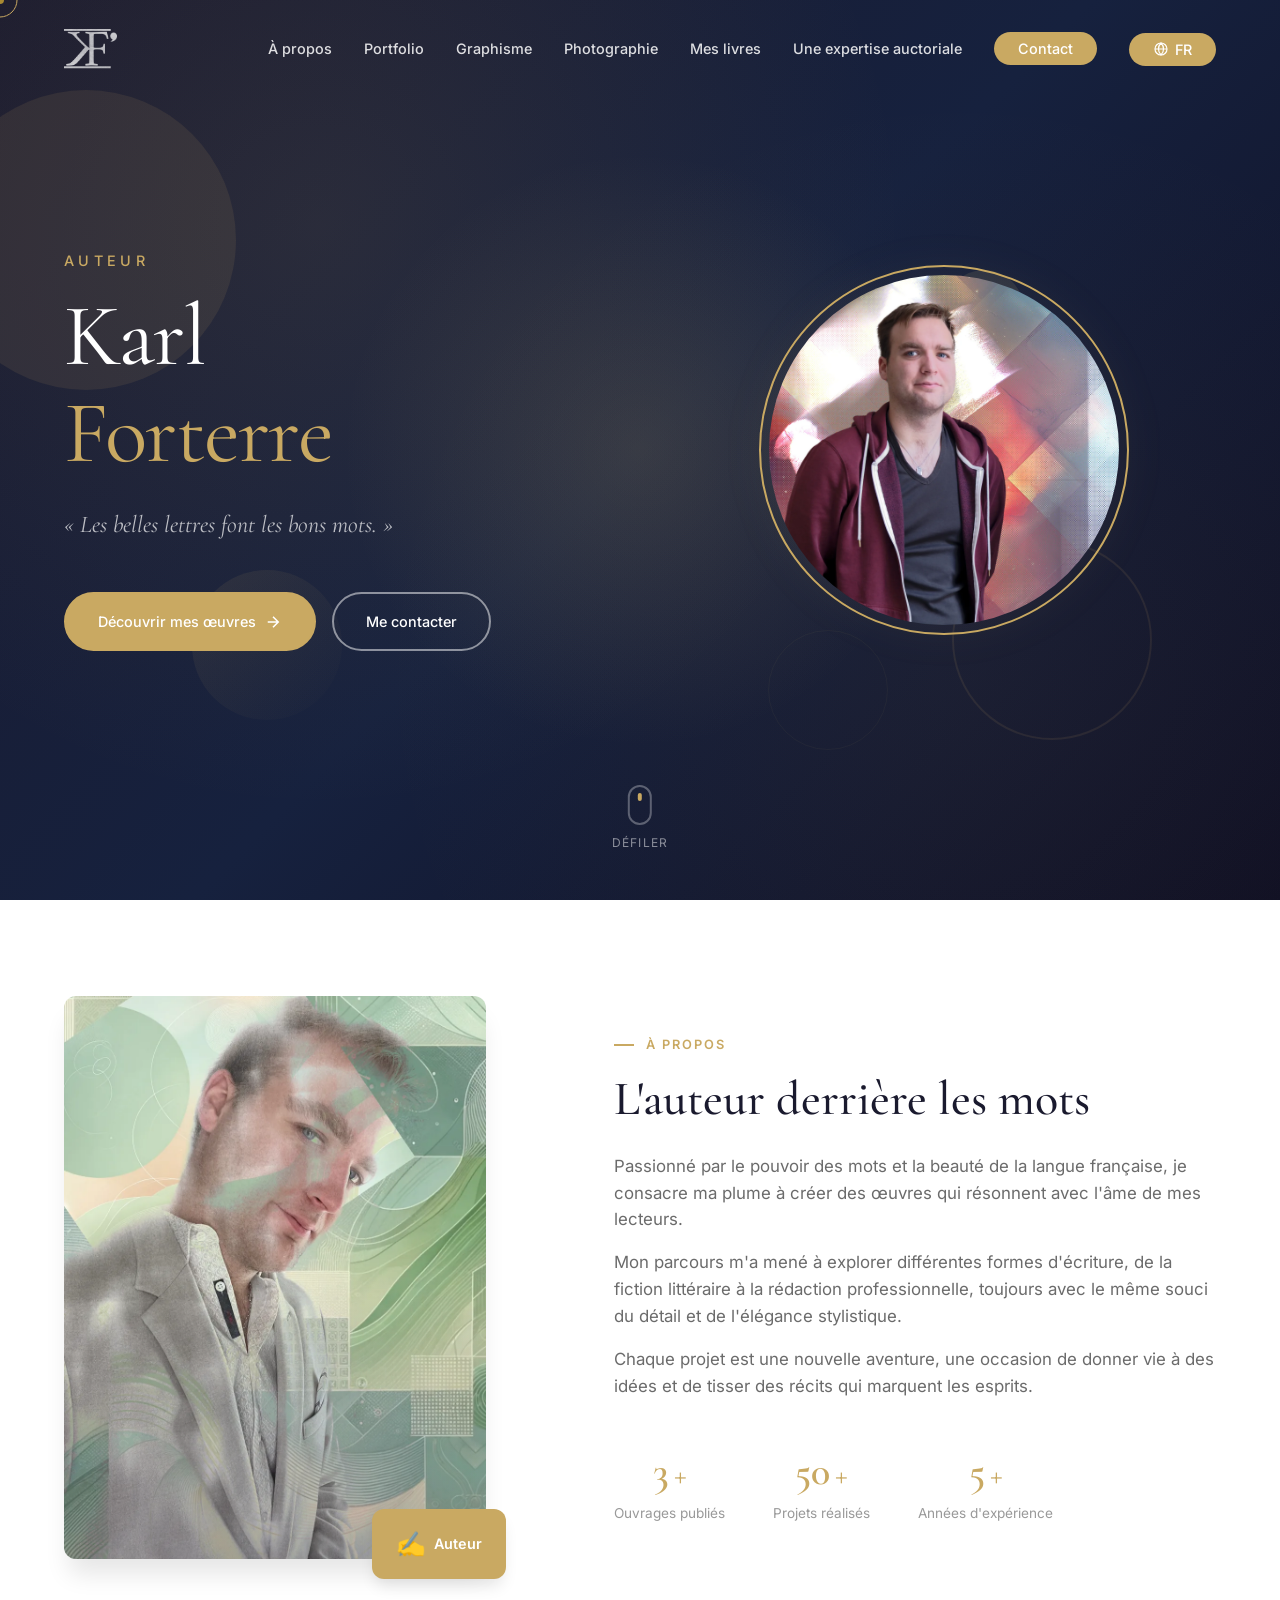
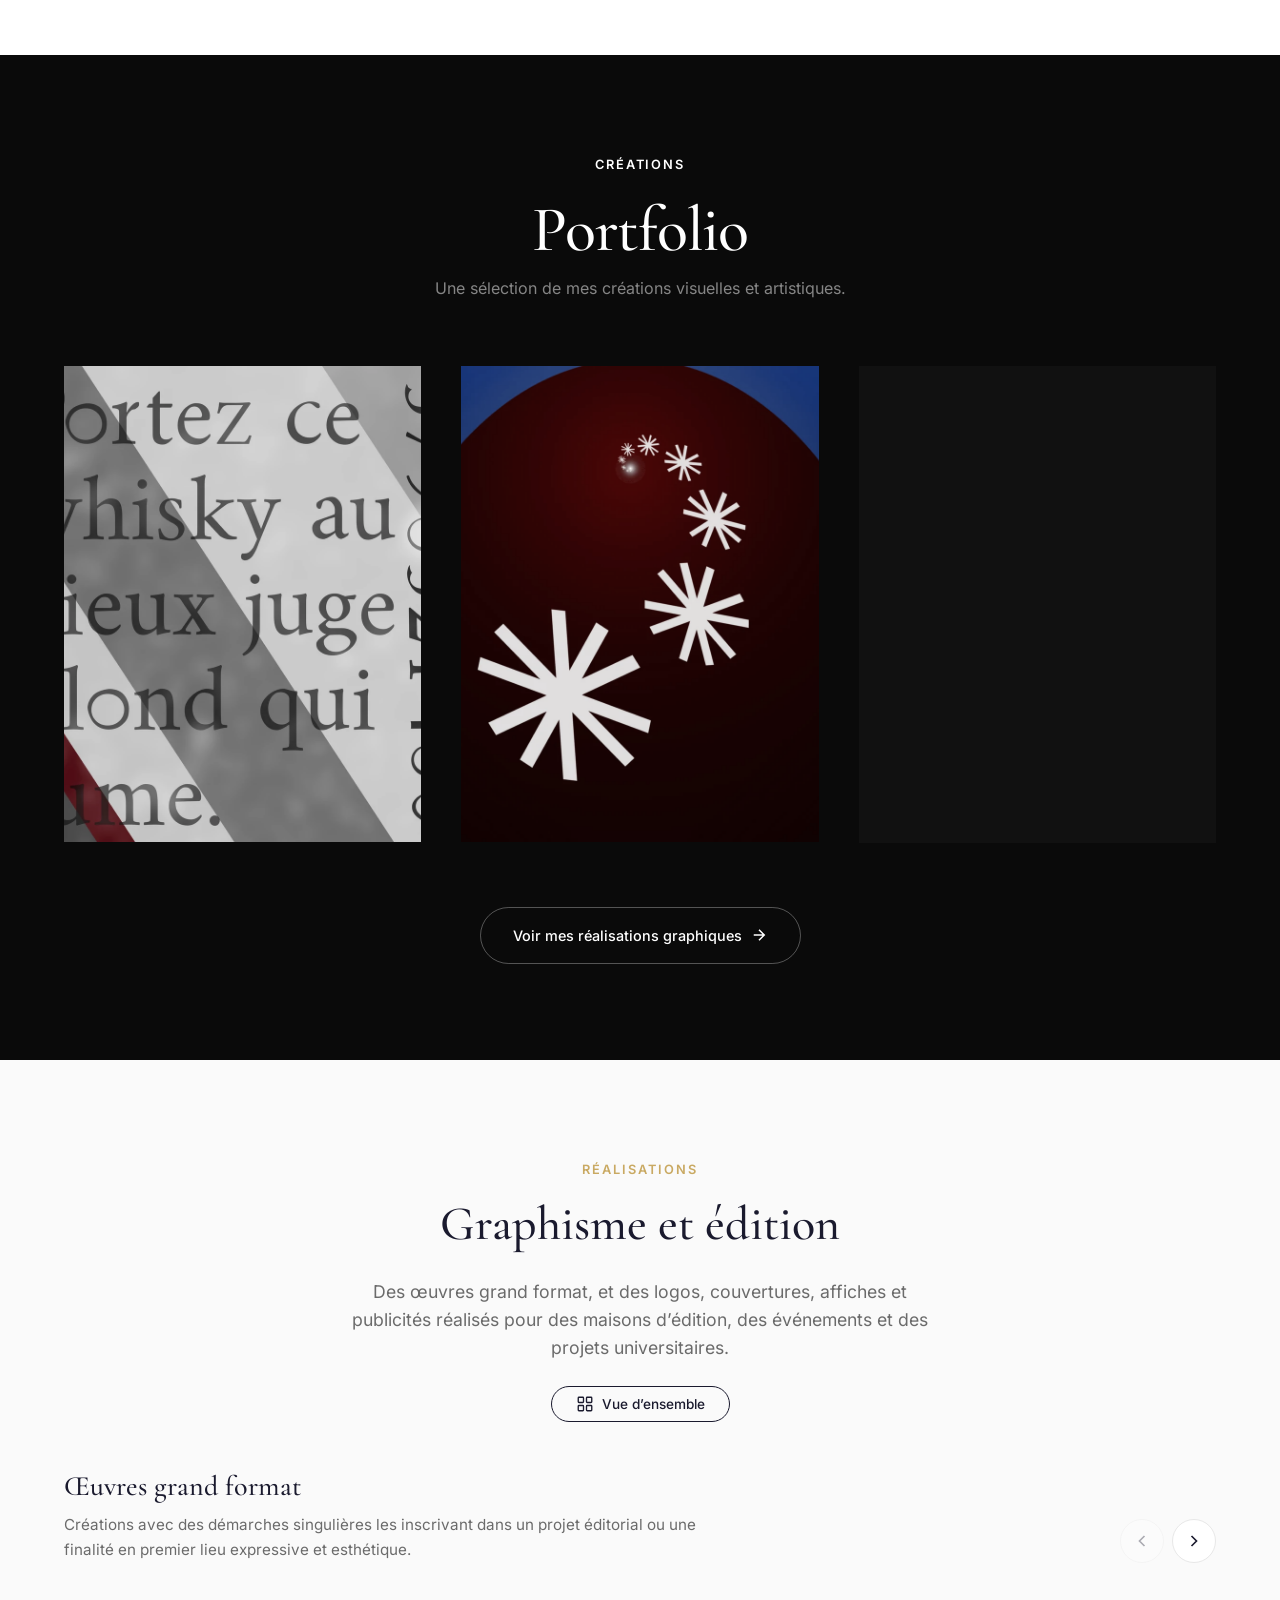
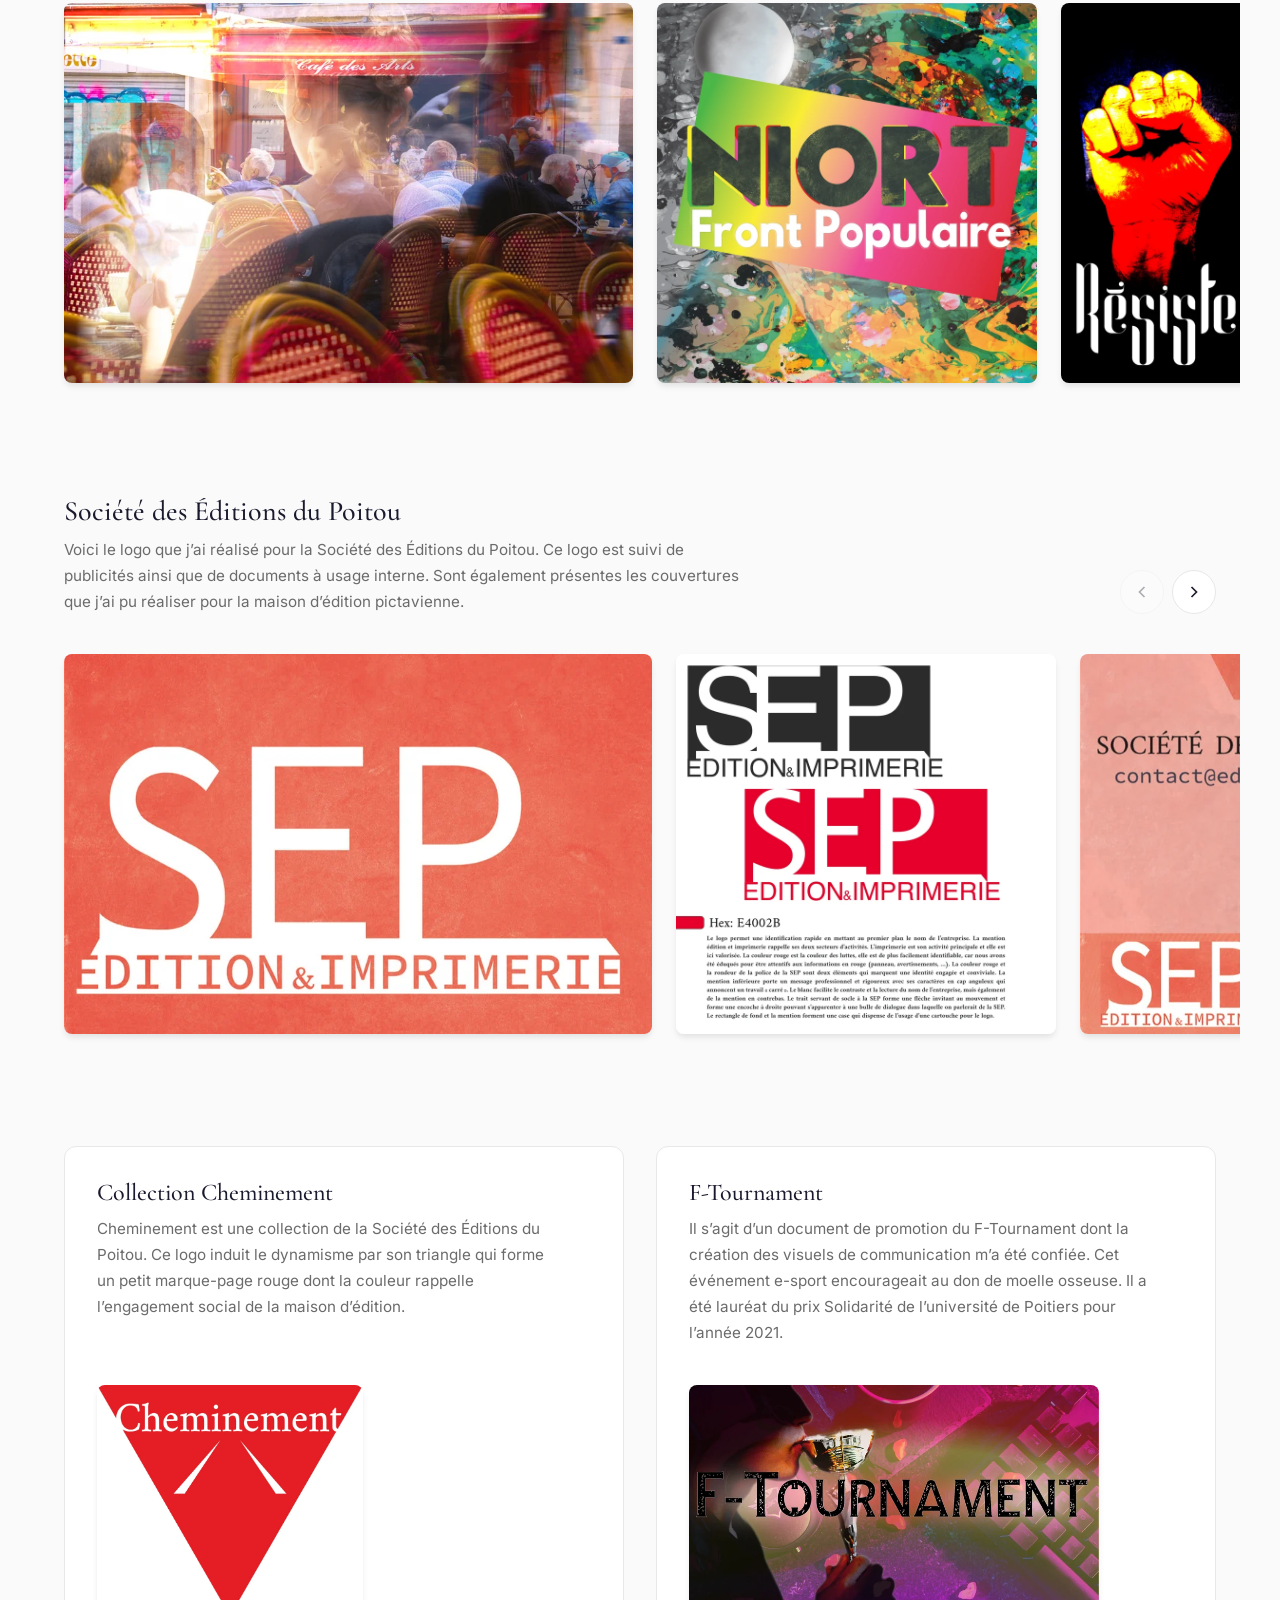
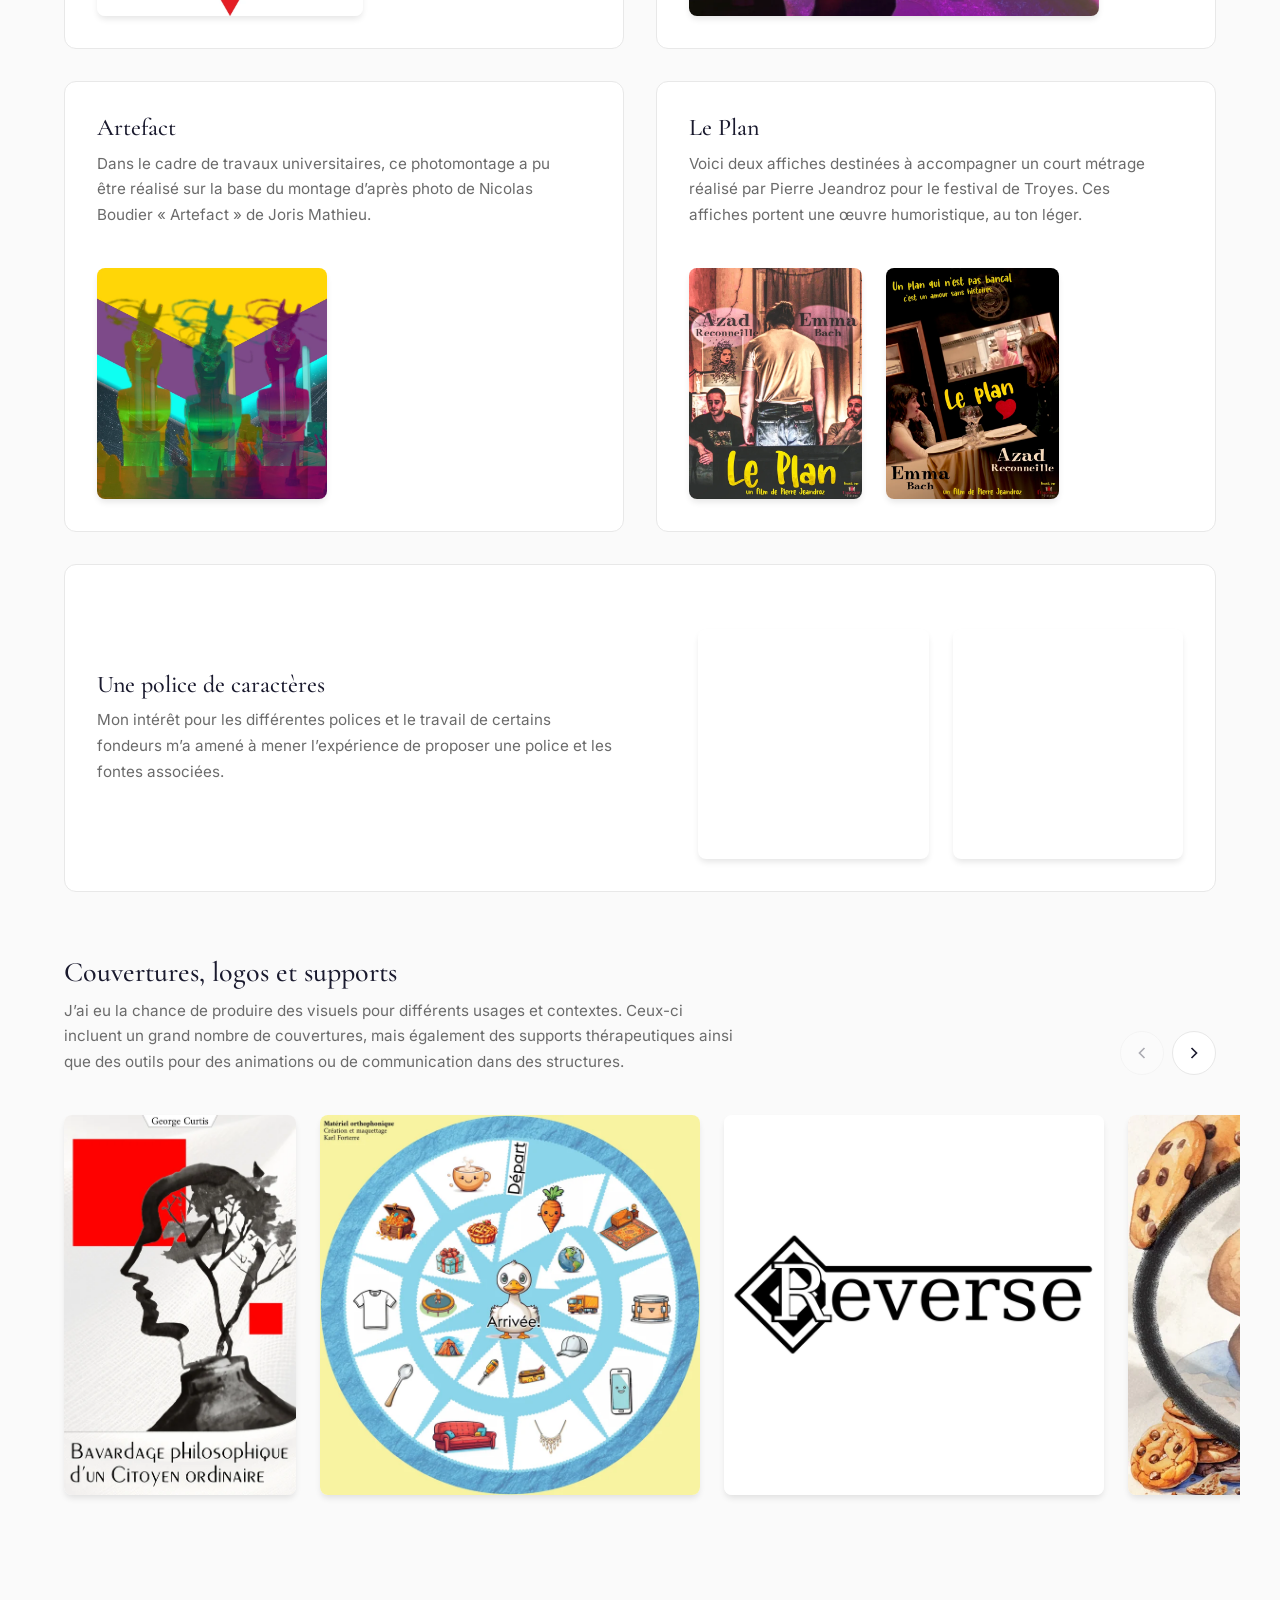
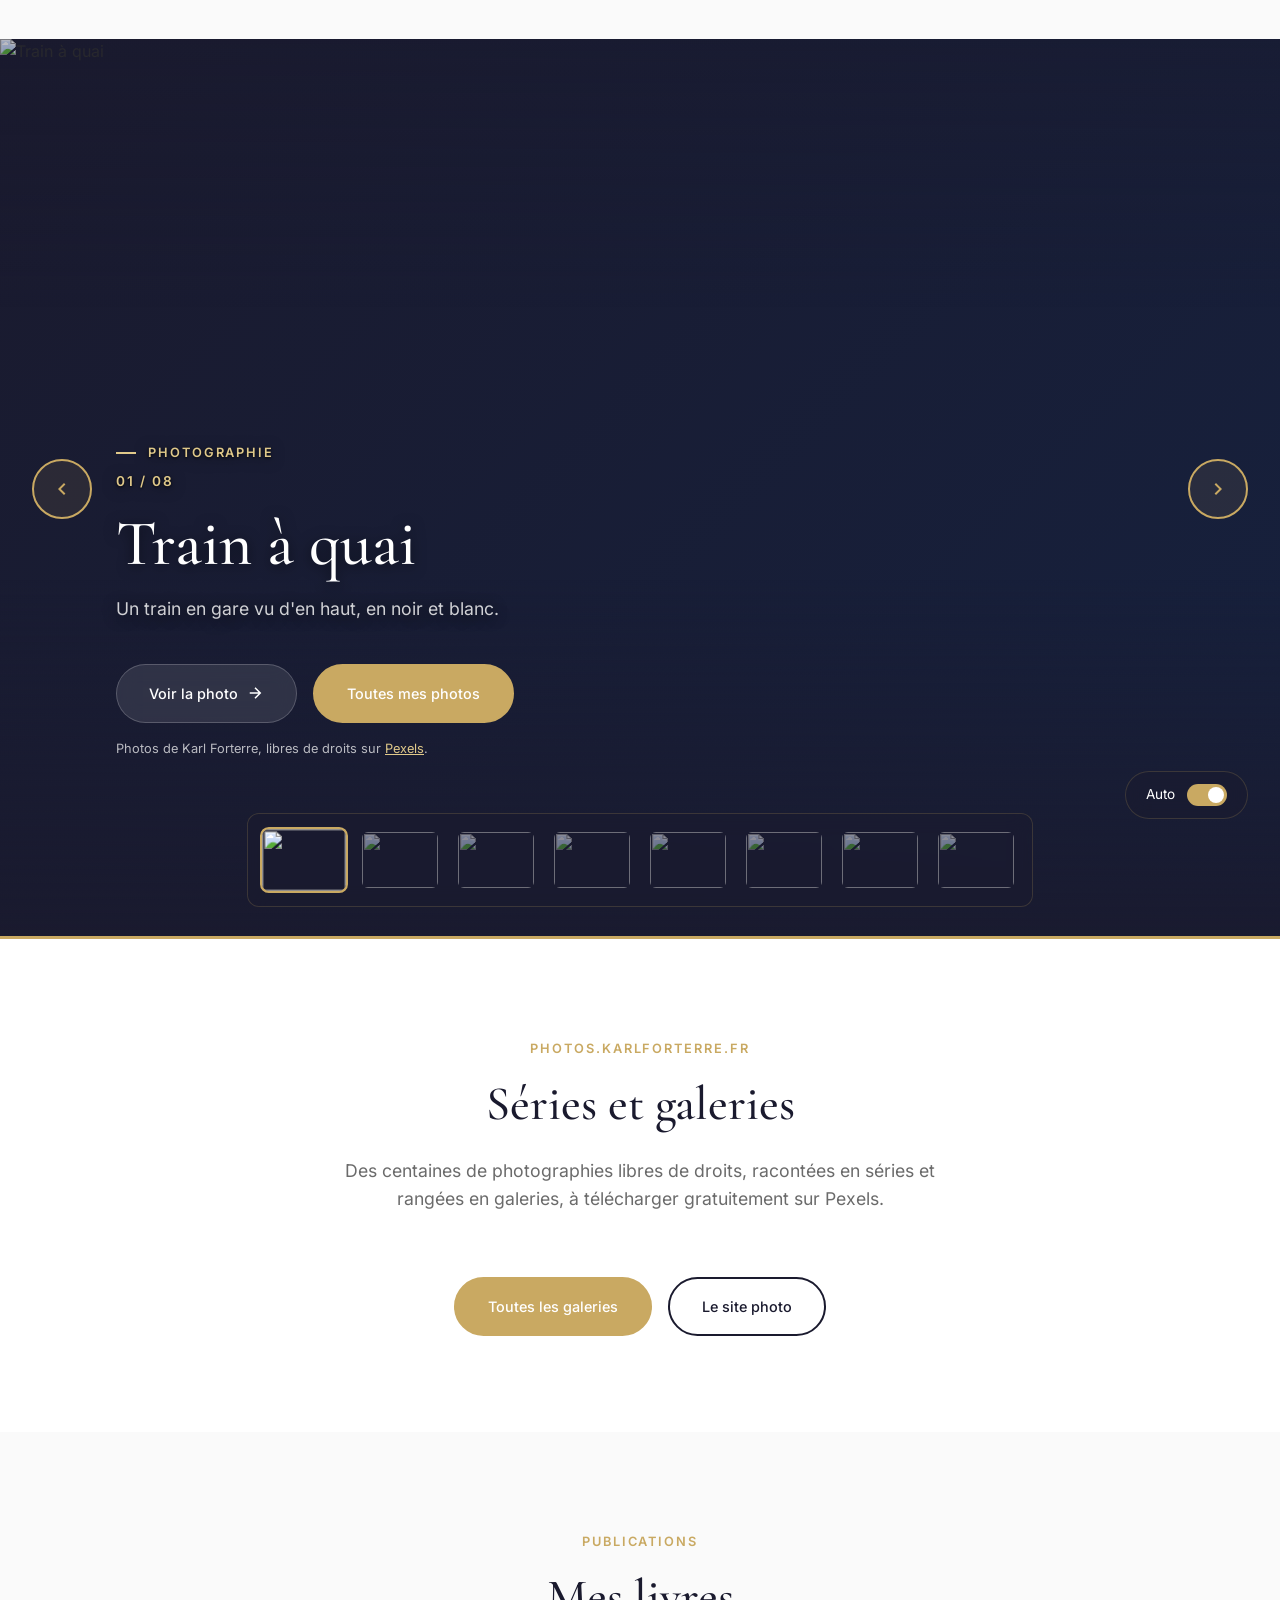
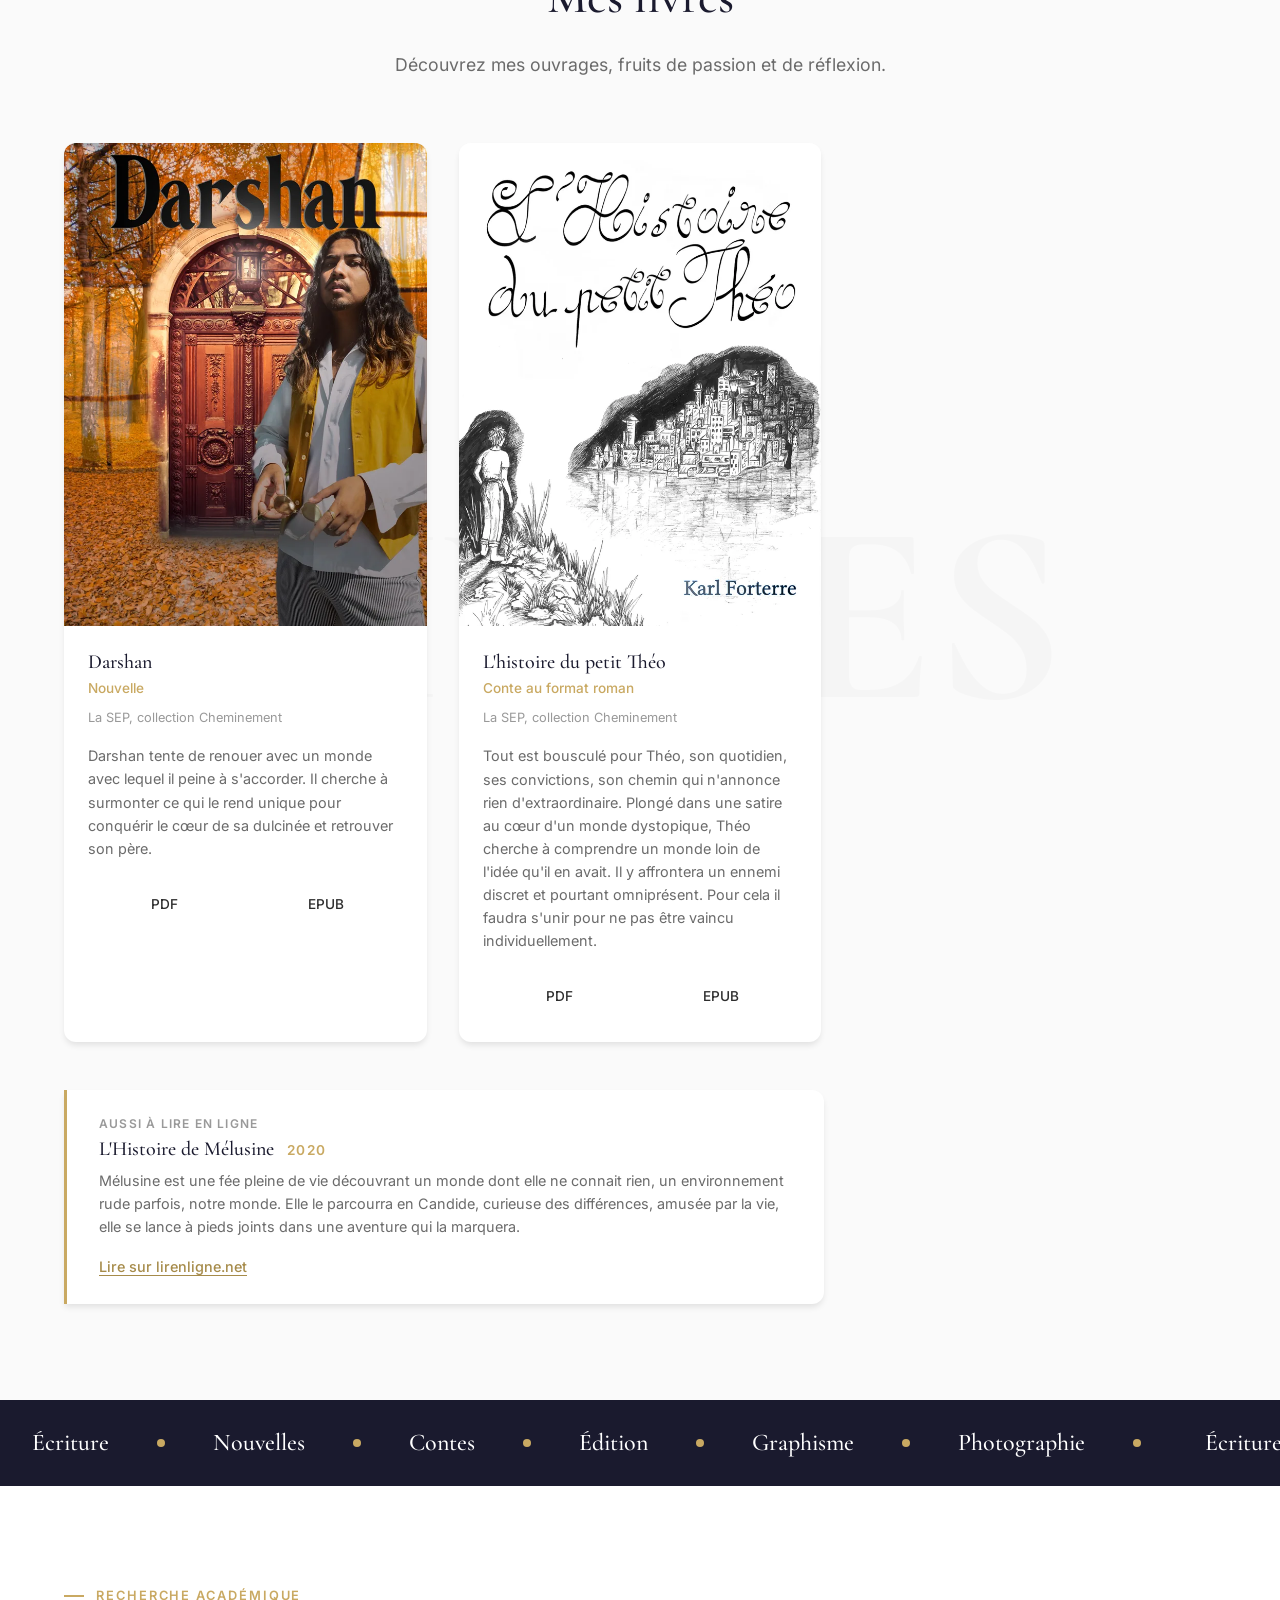
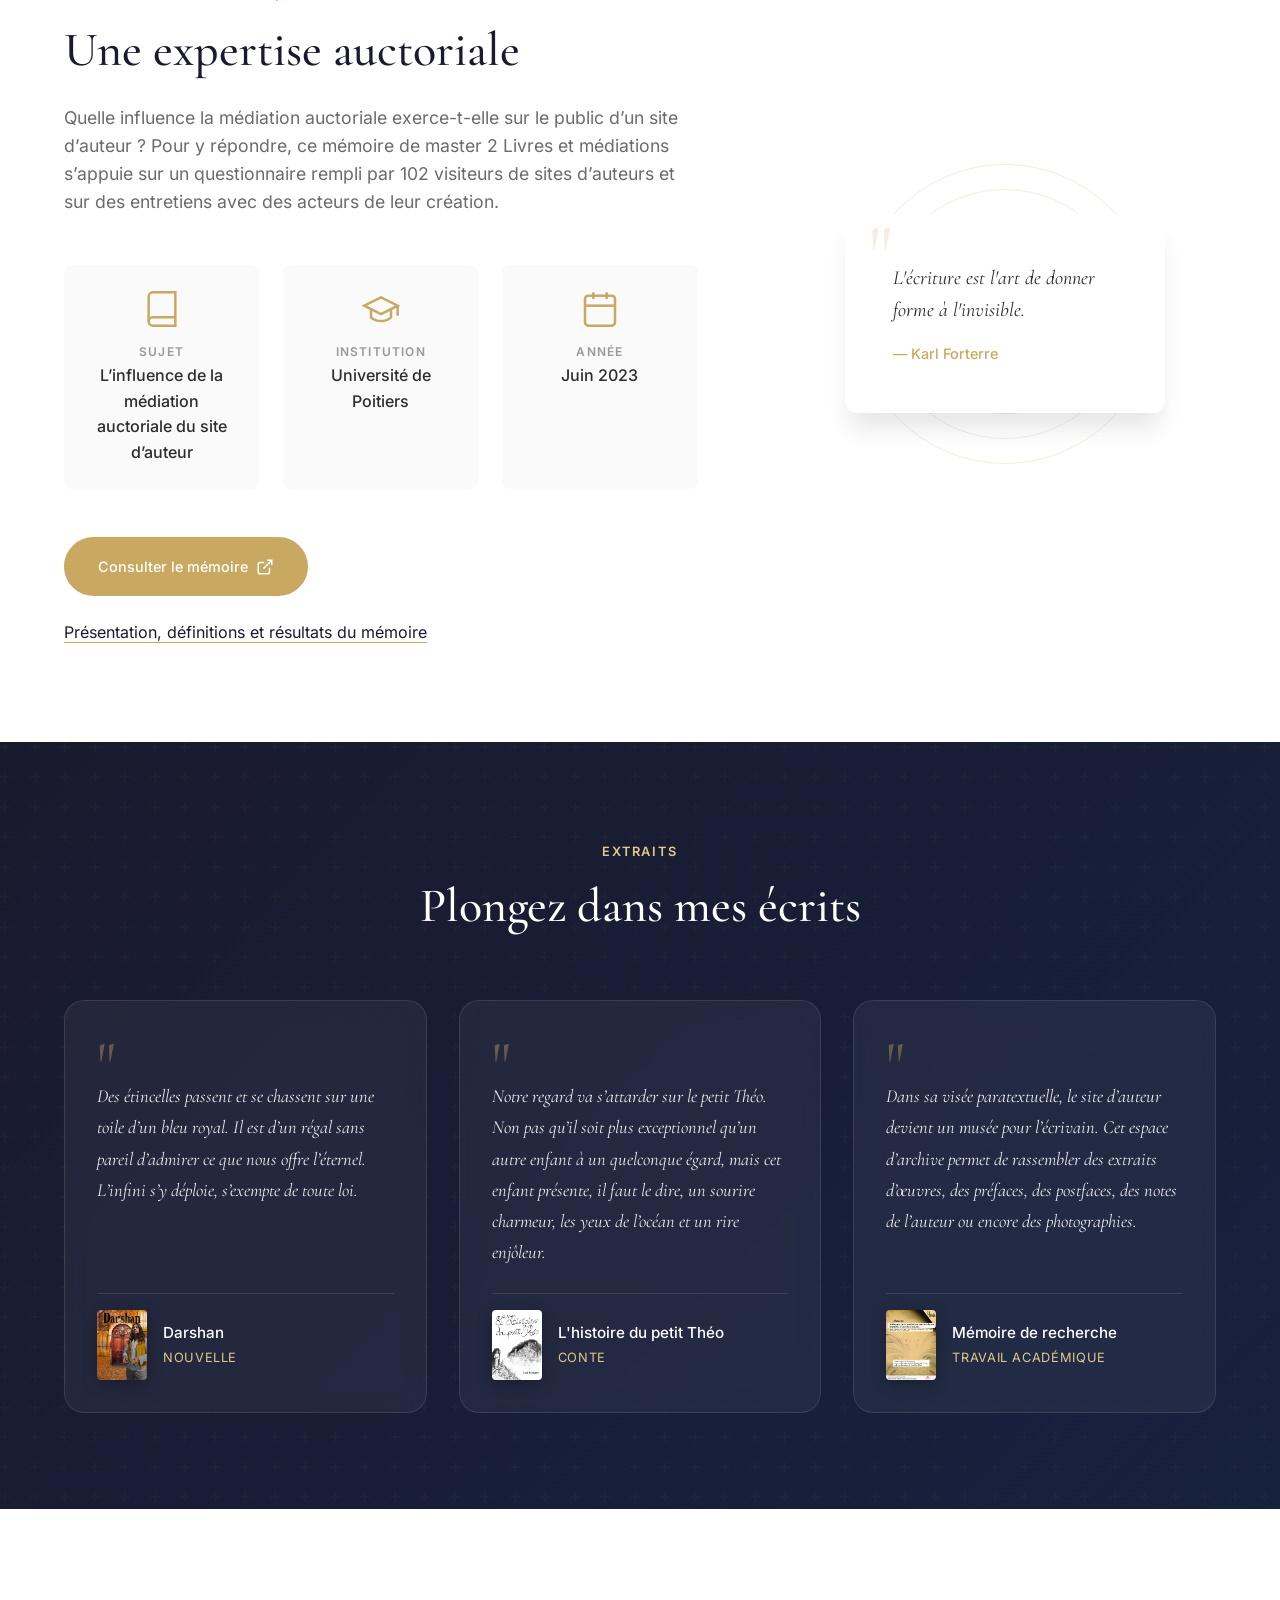
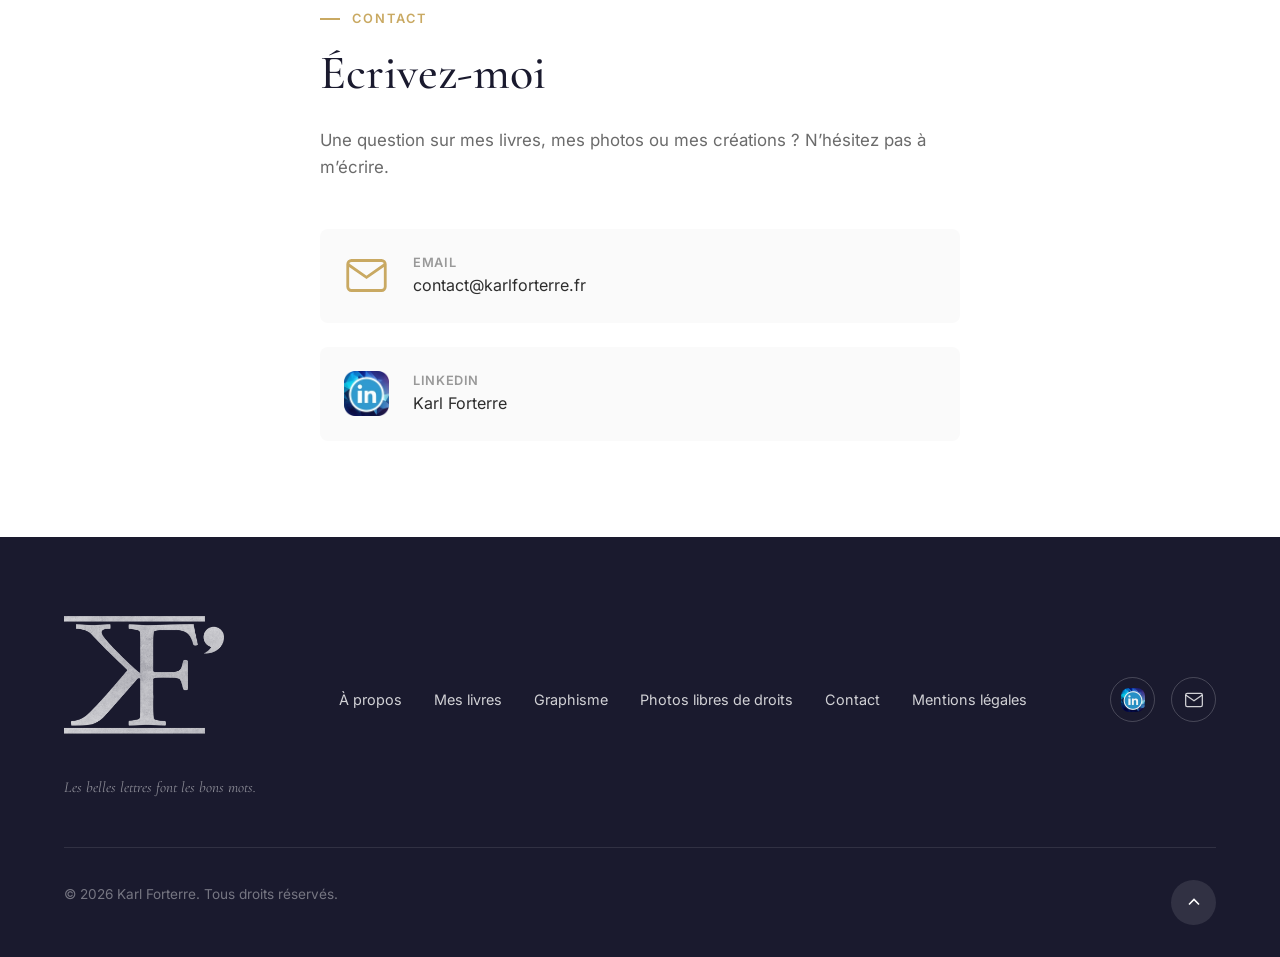
==== commit 81b190e8: "Livres : résumés de Karl et mention de « L'Histoire de Mélusine » - Darshan et L'histoire du petit T" ====
--- a/index.html
+++ b/index.html
@@ -70,6 +70,7 @@
                 "@type": "Book",
                 "name": "Darshan",
                 "genre": "nouvelle",
+                "description": "Darshan tente de renouer avec un monde avec lequel il peine à s'accorder. Il cherche à surmonter ce qui le rend unique pour conquérir le cœur de sa dulcinée et retrouver son père.",
                 "author": {
                     "@id": "https://karlforterre.fr/#auteur"
                 },
@@ -99,6 +100,7 @@
                 "@type": "Book",
                 "name": "L'histoire du petit Théo",
                 "genre": "conte",
+                "description": "Tout est bousculé pour Théo, son quotidien, ses convictions, son chemin qui n'annonce rien d'extraordinaire. Plongé dans une satire au cœur d'un monde dystopique, Théo cherche à comprendre un monde loin de l'idée qu'il en avait. Il y affrontera un ennemi discret et pourtant omniprésent. Pour cela il faudra s'unir pour ne pas être vaincu individuellement.",
                 "author": {
                     "@id": "https://karlforterre.fr/#auteur"
                 },
@@ -115,6 +117,17 @@
                 },
                 "image": "https://karlforterre.fr/livres/couverture-petit-theo.webp",
                 "url": "https://karlforterre.fr/#books"
+            },
+            {
+                "@type": "Book",
+                "name": "L'Histoire de Mélusine",
+                "author": {
+                    "@id": "https://karlforterre.fr/#auteur"
+                },
+                "description": "Mélusine est une fée pleine de vie découvrant un monde dont elle ne connait rien, un environnement rude parfois, notre monde. Elle le parcourra en Candide, curieuse des différences, amusée par la vie, elle se lance à pieds joints dans une aventure qui la marquera.",
+                "datePublished": "2020",
+                "inLanguage": "fr-FR",
+                "url": "https://lirenligne.net/detail-oeuvre-a-decouvrir/Karl%20FORTERRE/L%27Histoire%20de%20M%C3%A9lusine/8159"
             },
             {
                 "@type": "Thesis",
@@ -752,7 +765,7 @@
                         <h3 class="book-title">Darshan</h3>
                         <p class="book-genre">Nouvelle</p>
                         <p class="book-editeur">La SEP, collection Cheminement</p>
-                        <p class="book-description">Une exploration poétique des émotions humaines à travers le prisme de l'écriture contemporaine.</p>
+                        <p class="book-description">Darshan tente de renouer avec un monde avec lequel il peine à s'accorder. Il cherche à surmonter ce qui le rend unique pour conquérir le cœur de sa dulcinée et retrouver son père.</p>
                     </div>
                     <div class="book-downloads">
                         <a href="livres/darshan.pdf" class="btn btn-small magnetic-btn" download="Darshan - Karl Forterre.pdf">
@@ -779,7 +792,7 @@
                         <h3 class="book-title">L'histoire du petit Théo</h3>
                         <p class="book-genre">Conte au format roman</p>
                         <p class="book-editeur">La SEP, collection Cheminement</p>
-                        <p class="book-description">Un conte touchant qui explore l'imagination et les rêves d'enfance avec tendresse.</p>
+                        <p class="book-description">Tout est bousculé pour Théo, son quotidien, ses convictions, son chemin qui n'annonce rien d'extraordinaire. Plongé dans une satire au cœur d'un monde dystopique, Théo cherche à comprendre un monde loin de l'idée qu'il en avait. Il y affrontera un ennemi discret et pourtant omniprésent. Pour cela il faudra s'unir pour ne pas être vaincu individuellement.</p>
                     </div>
                     <div class="book-downloads">
                         <a href="livres/histoire-du-petit-theo.pdf" class="btn btn-small magnetic-btn" download="L'histoire du petit Théo - Karl Forterre.pdf">
@@ -791,6 +804,13 @@
                     </div>
                     <div class="book-decoration"></div>
                 </article>
+            </div>
+
+            <div class="book-extra reveal-element">
+                <p class="book-extra-label">Aussi à lire en ligne</p>
+                <h3 class="book-extra-title">L'Histoire de Mélusine <span class="book-extra-year">2020</span></h3>
+                <p class="book-extra-description">Mélusine est une fée pleine de vie découvrant un monde dont elle ne connait rien, un environnement rude parfois, notre monde. Elle le parcourra en Candide, curieuse des différences, amusée par la vie, elle se lance à pieds joints dans une aventure qui la marquera.</p>
+                <a href="https://lirenligne.net/detail-oeuvre-a-decouvrir/Karl%20FORTERRE/L%27Histoire%20de%20M%C3%A9lusine/8159" class="book-extra-link" target="_blank" rel="noopener">Lire sur lirenligne.net</a>
             </div>
         </div>
     </section>
--- a/styles.css
+++ b/styles.css
@@ -3886,6 +3886,66 @@
 }
 
 /* ================================
+   Livres : autre texte, à lire en ligne
+   ================================ */
+.book-extra {
+    max-width: 760px;
+    margin-top: var(--space-2xl);
+    padding: var(--space-lg) var(--space-xl);
+    background: var(--color-surface);
+    border-left: 3px solid var(--color-accent);
+    border-radius: 0 var(--radius-lg) var(--radius-lg) 0;
+    box-shadow: var(--shadow-md);
+}
+
+.book-extra-label {
+    margin-bottom: var(--space-xs);
+    font-size: 0.75rem;
+    font-weight: 600;
+    letter-spacing: 0.1em;
+    text-transform: uppercase;
+    color: var(--color-text-muted);
+}
+
+.book-extra-title {
+    margin-bottom: var(--space-sm);
+    font-size: 1.25rem;
+}
+
+.book-extra-year {
+    margin-left: var(--space-sm);
+    font-family: var(--font-body);
+    font-size: 0.85rem;
+    font-weight: 600;
+    letter-spacing: 0.1em;
+    color: var(--color-accent);
+}
+
+.book-extra-description {
+    margin-bottom: var(--space-md);
+    font-size: 0.9rem;
+    color: var(--color-text-light);
+}
+
+.book-extra-link {
+    font-size: 0.9rem;
+    font-weight: 500;
+    color: var(--color-accent-dark);
+    text-decoration: underline;
+    text-underline-offset: 3px;
+}
+
+.book-extra-link:hover {
+    color: var(--color-accent);
+}
+
+@media (max-width: 480px) {
+    .book-extra {
+        padding: var(--space-md) var(--space-lg);
+    }
+}
+
+/* ================================
    Carrousel photo : deux boutons et crédit Pexels
    ================================ */
 .carousel-actions {
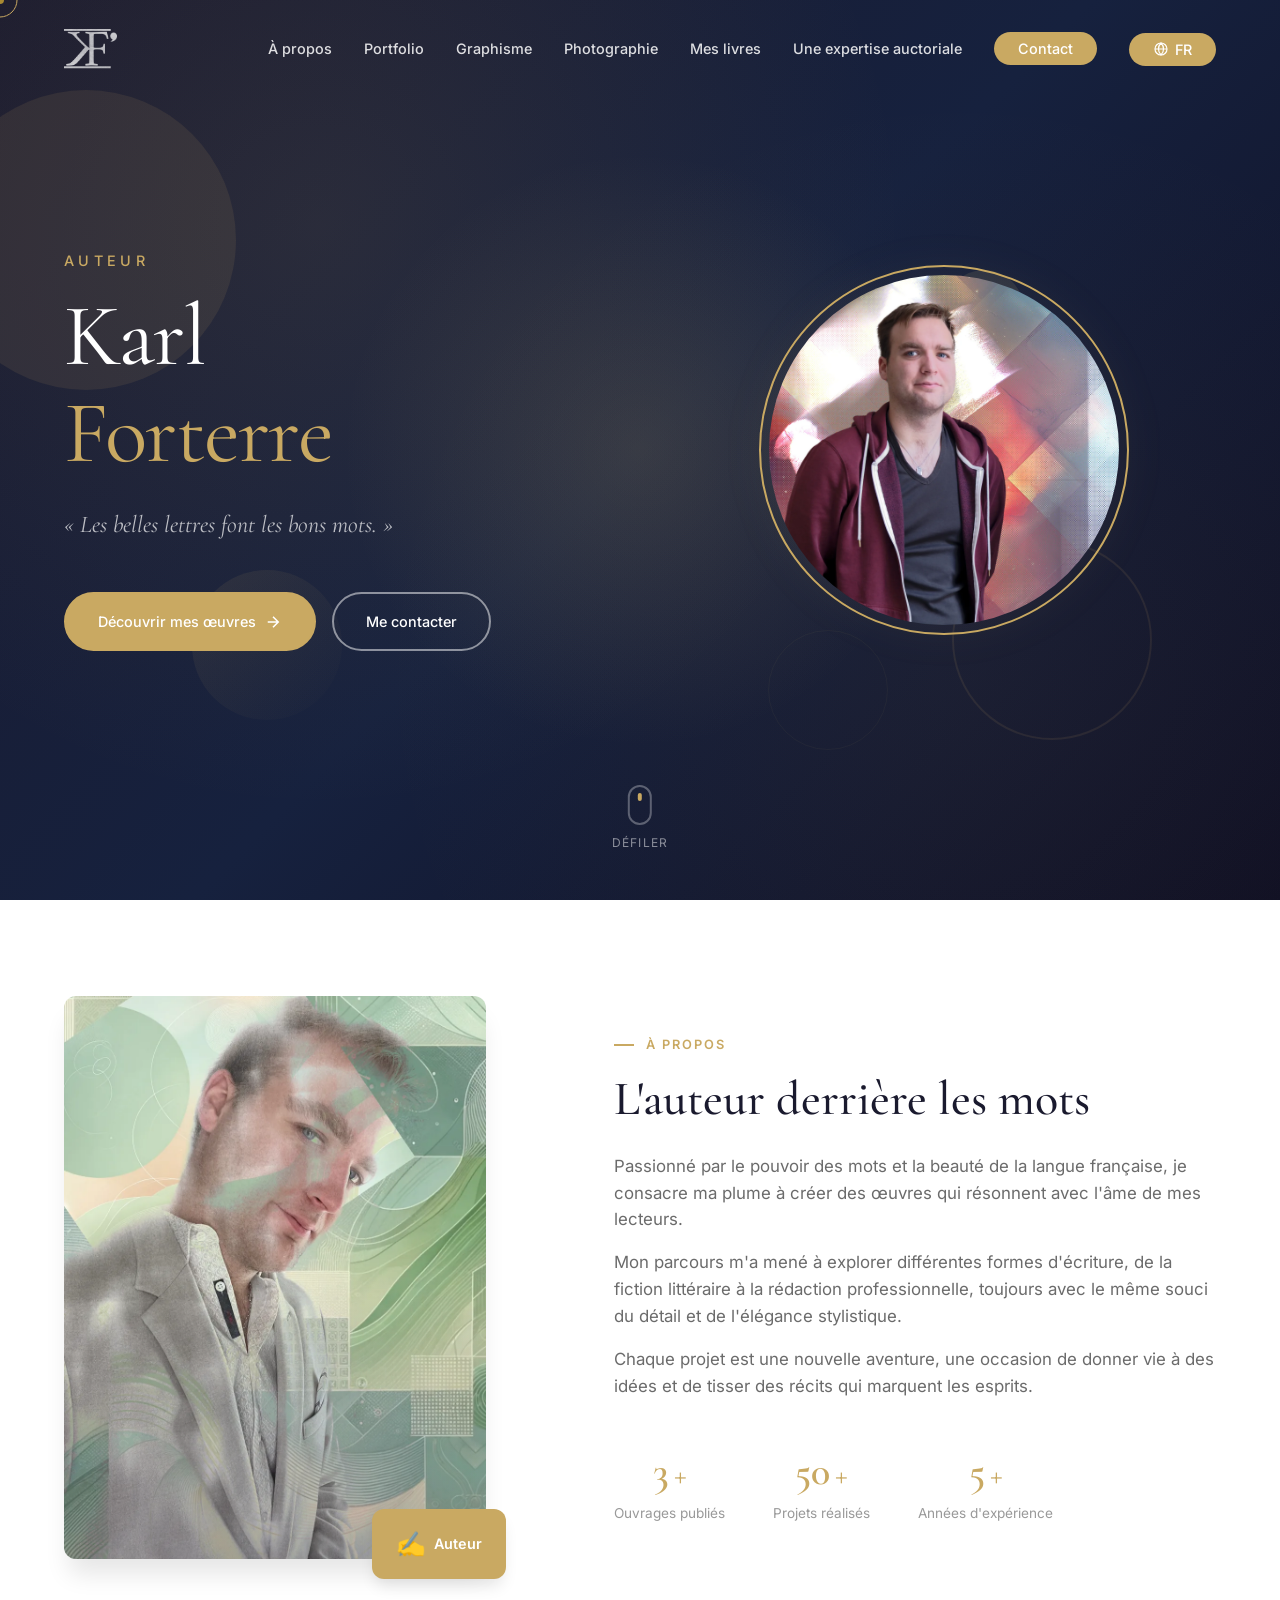
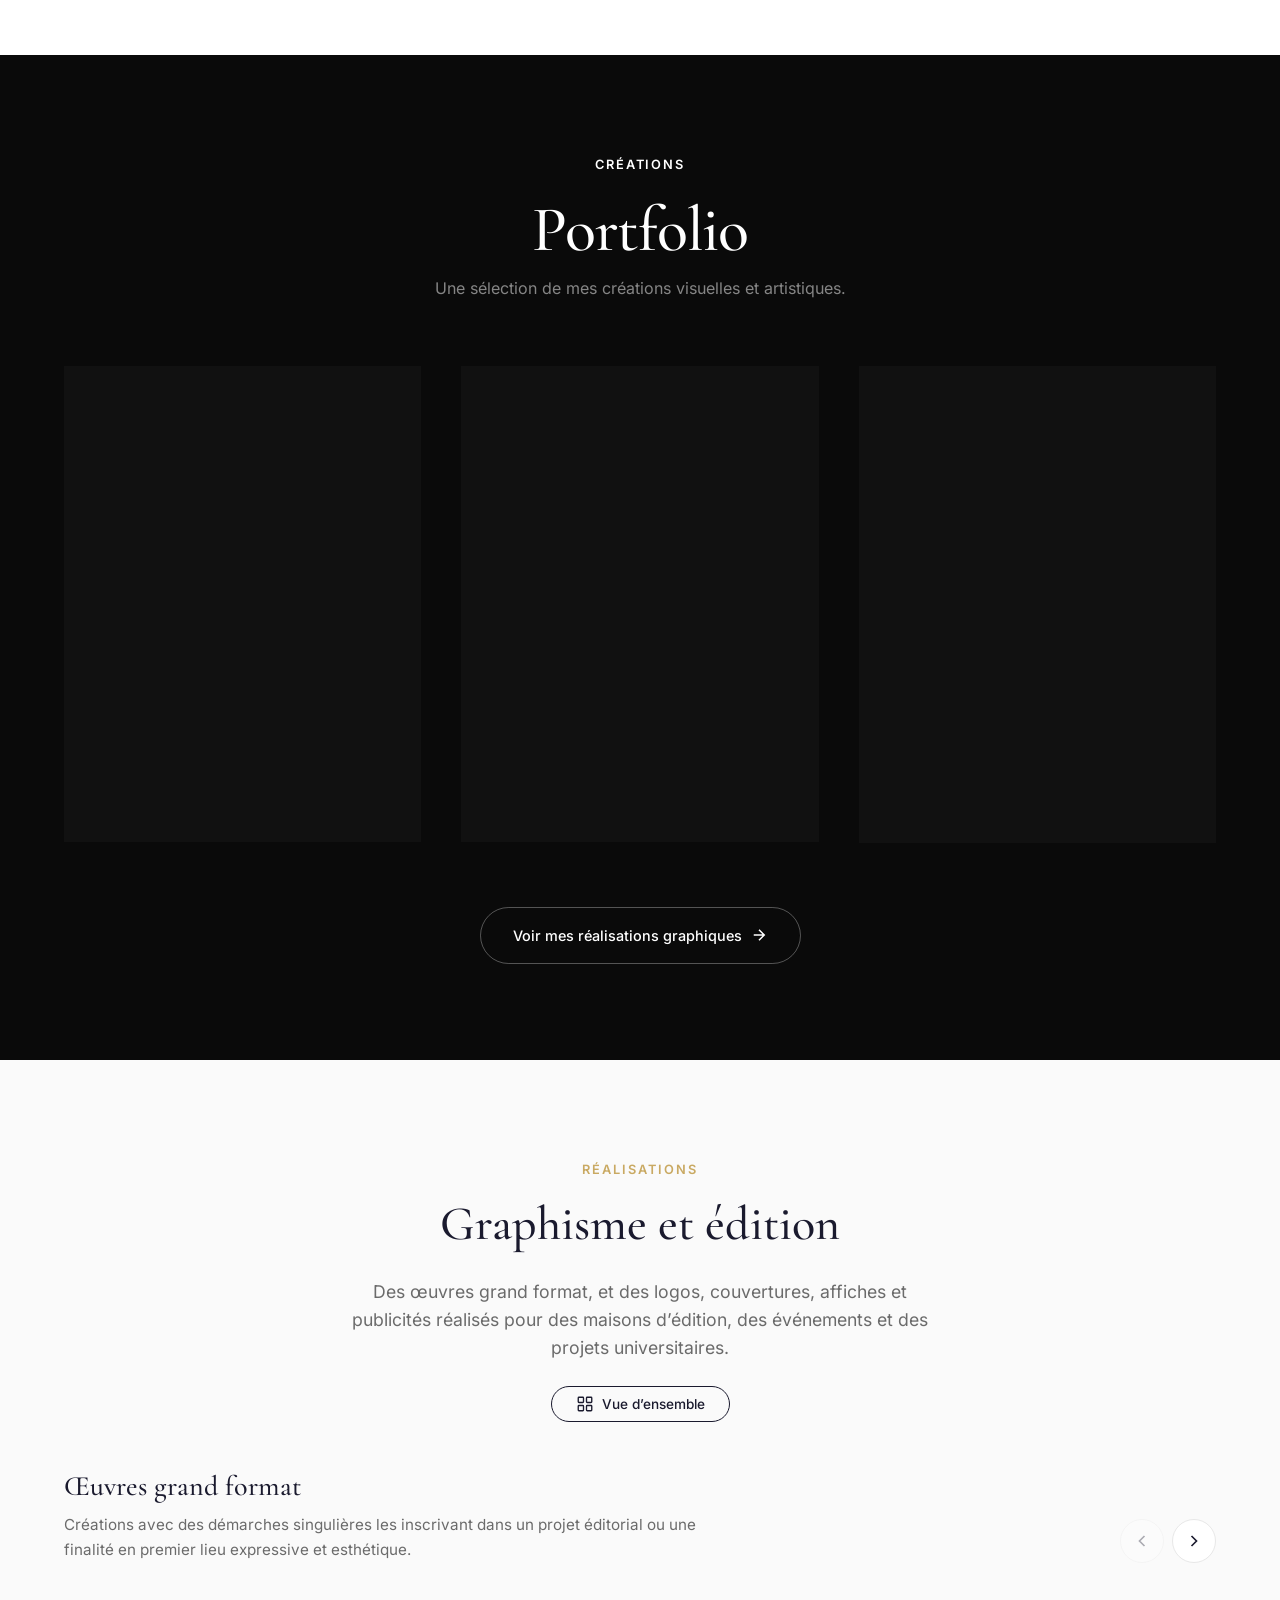
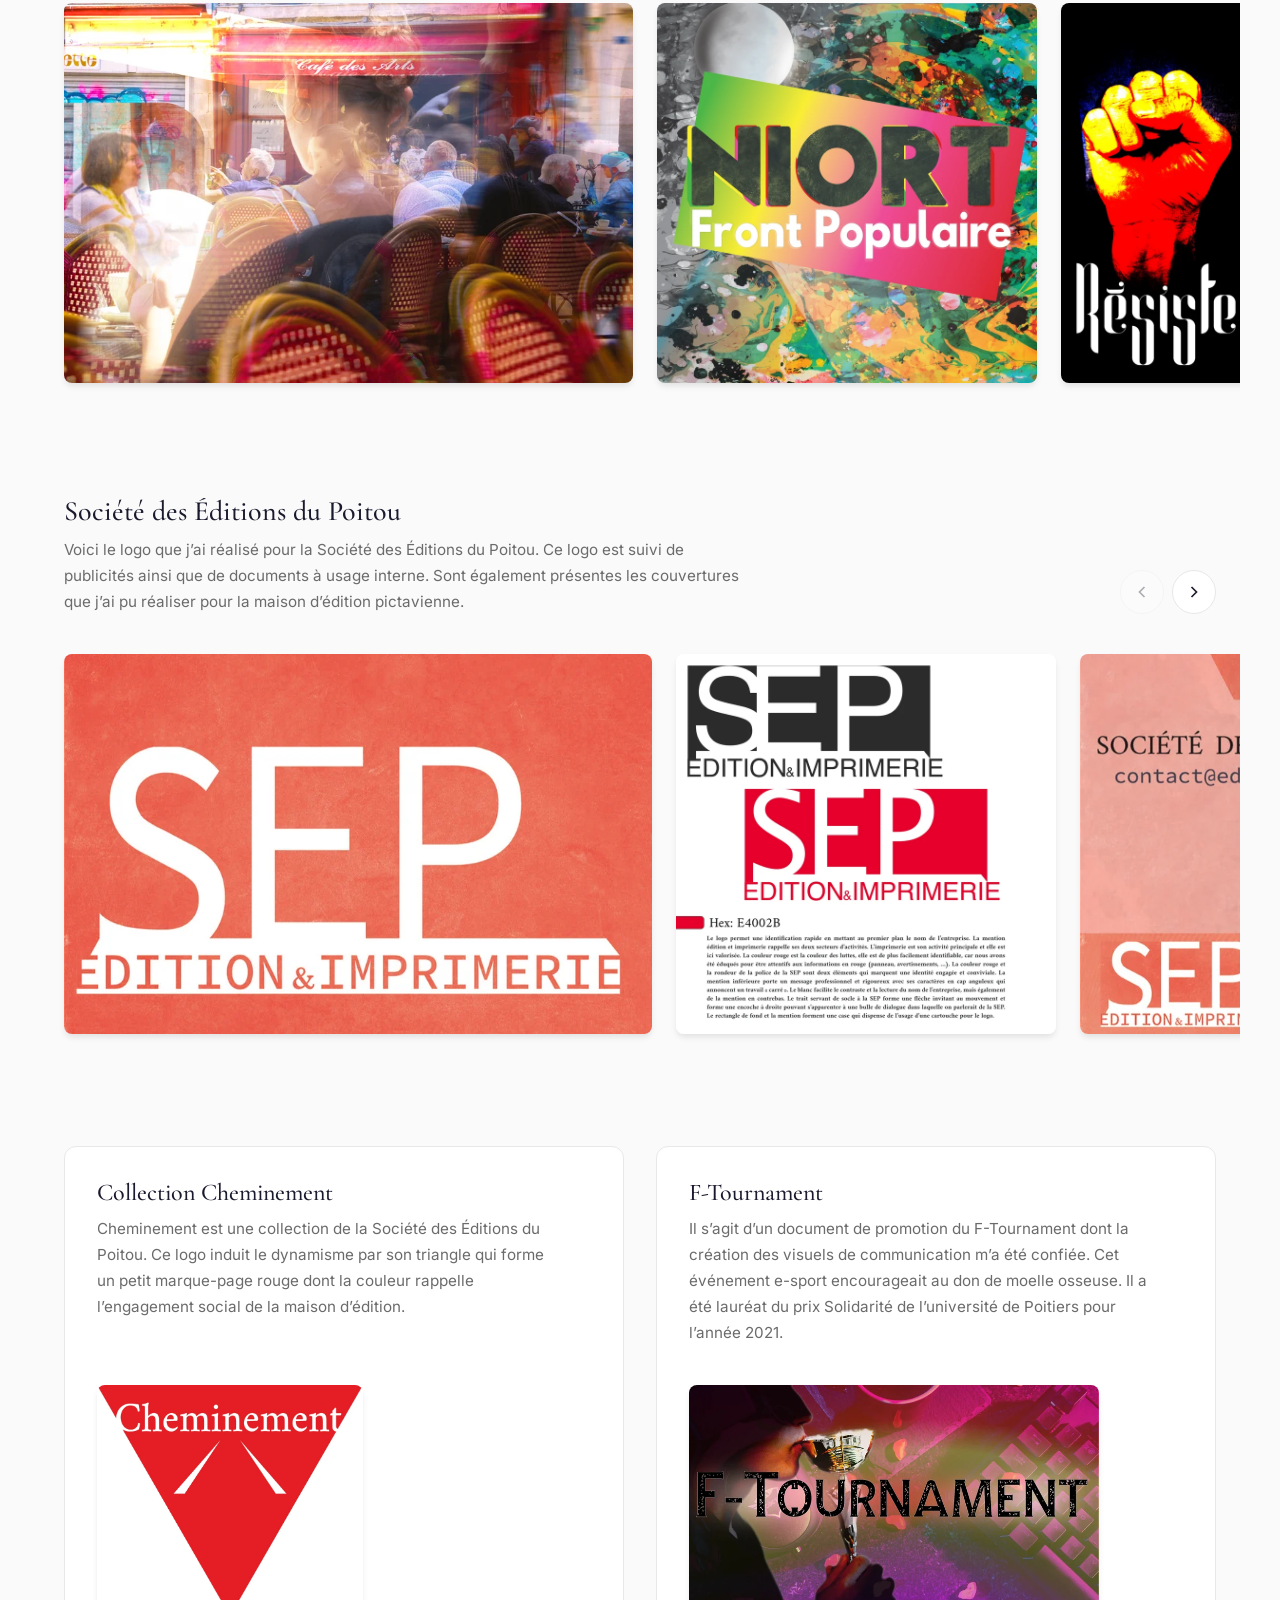
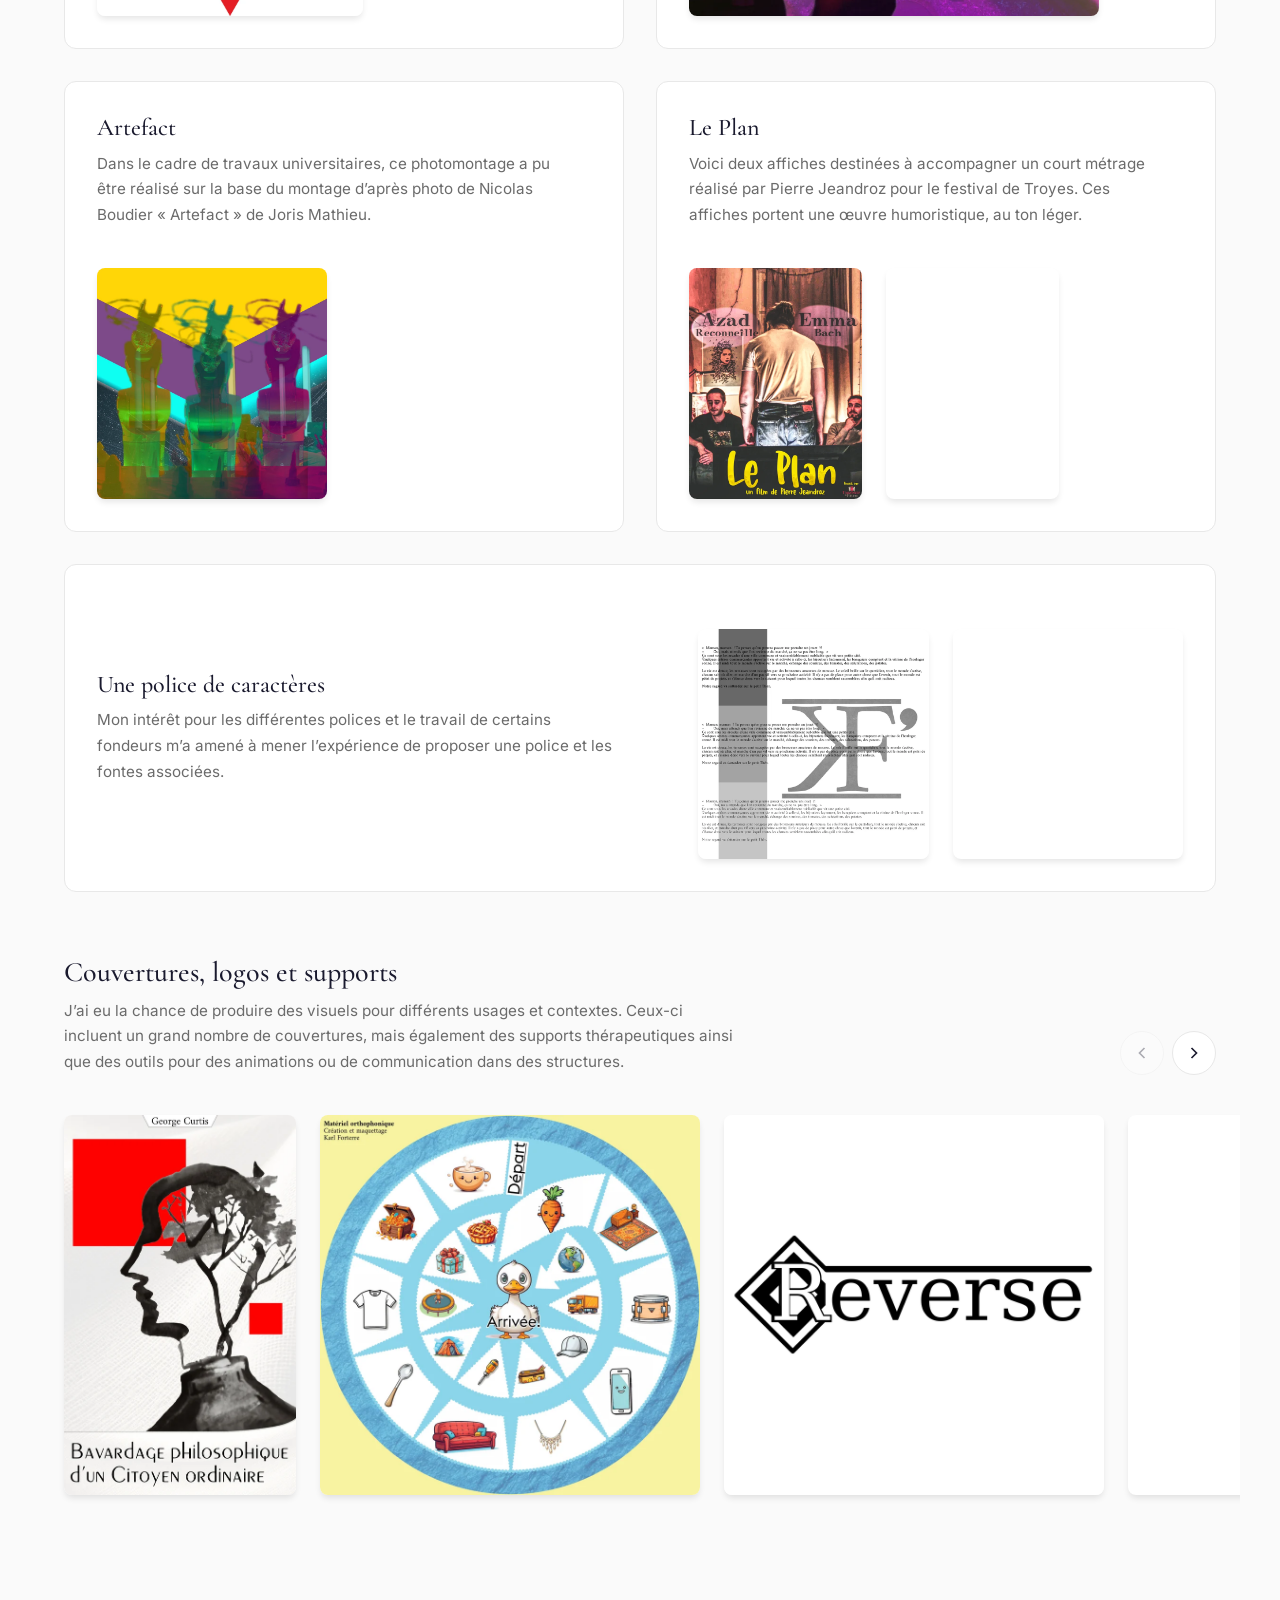
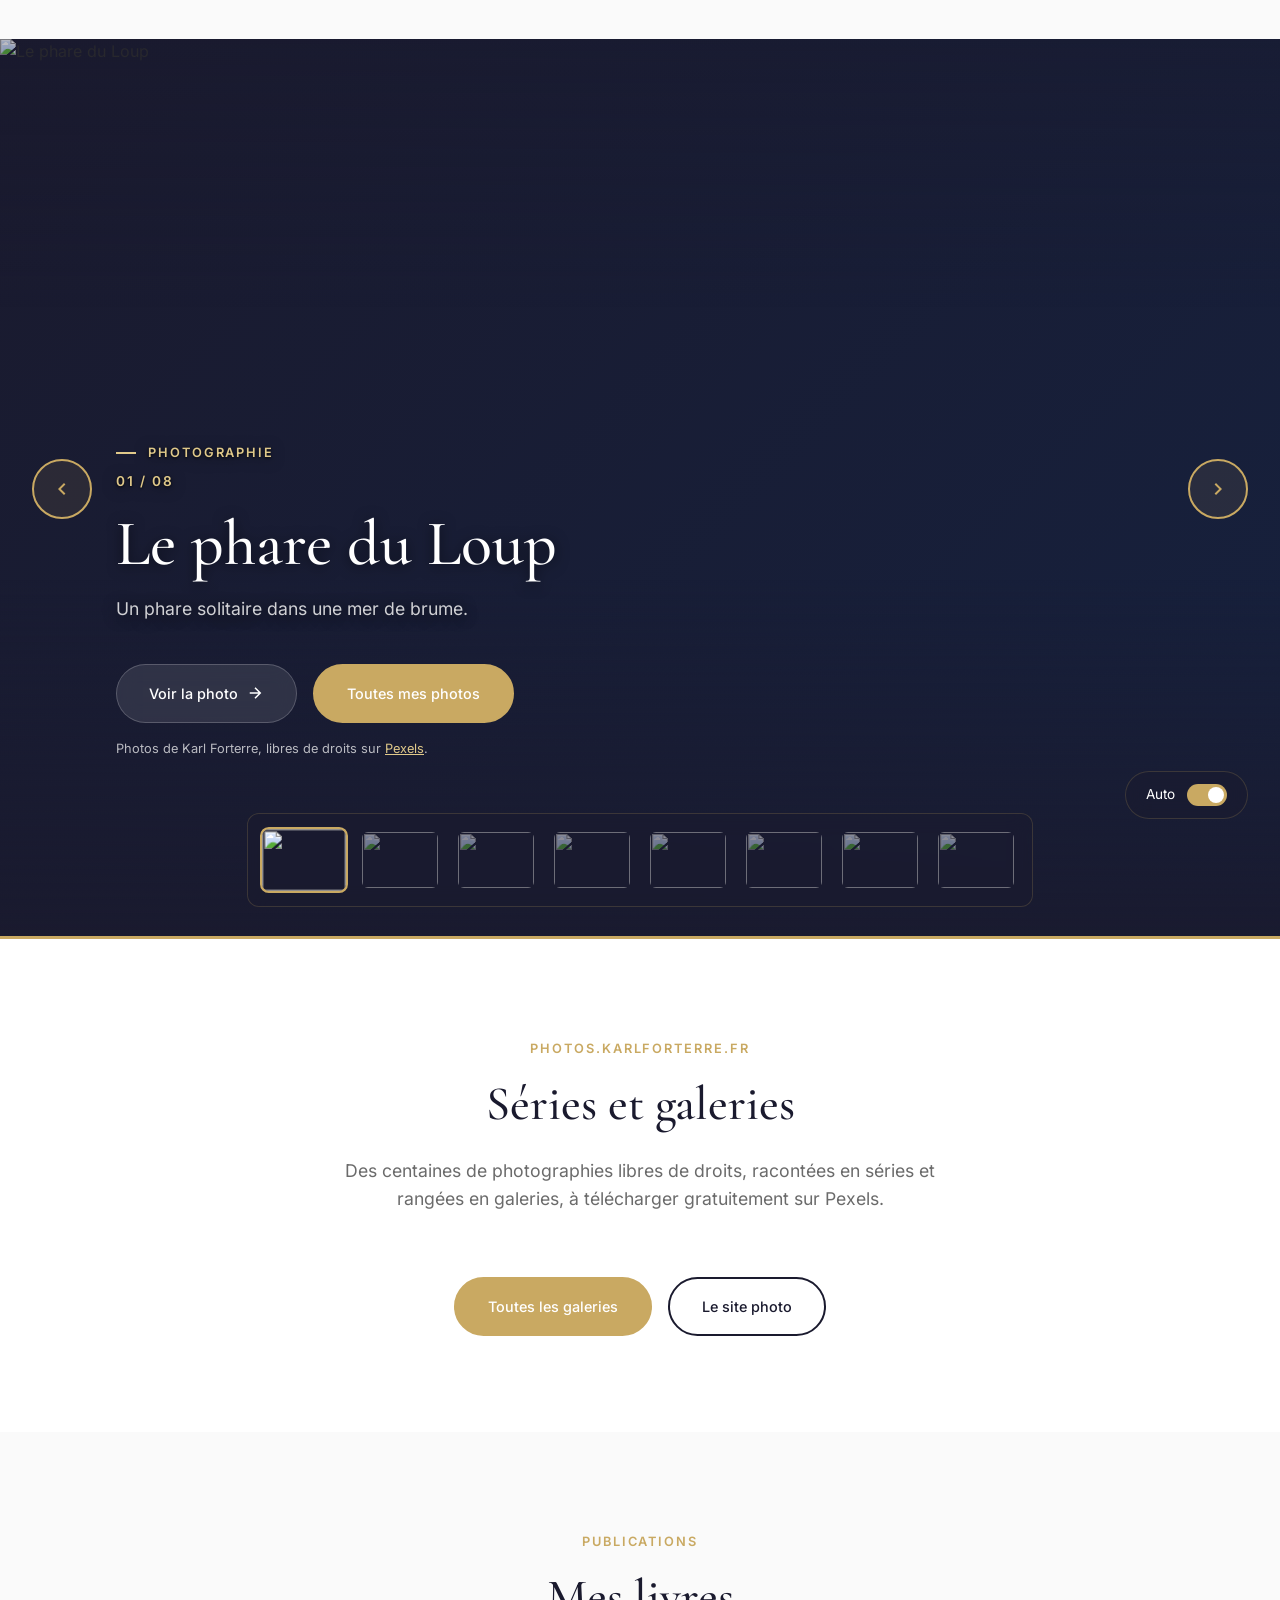
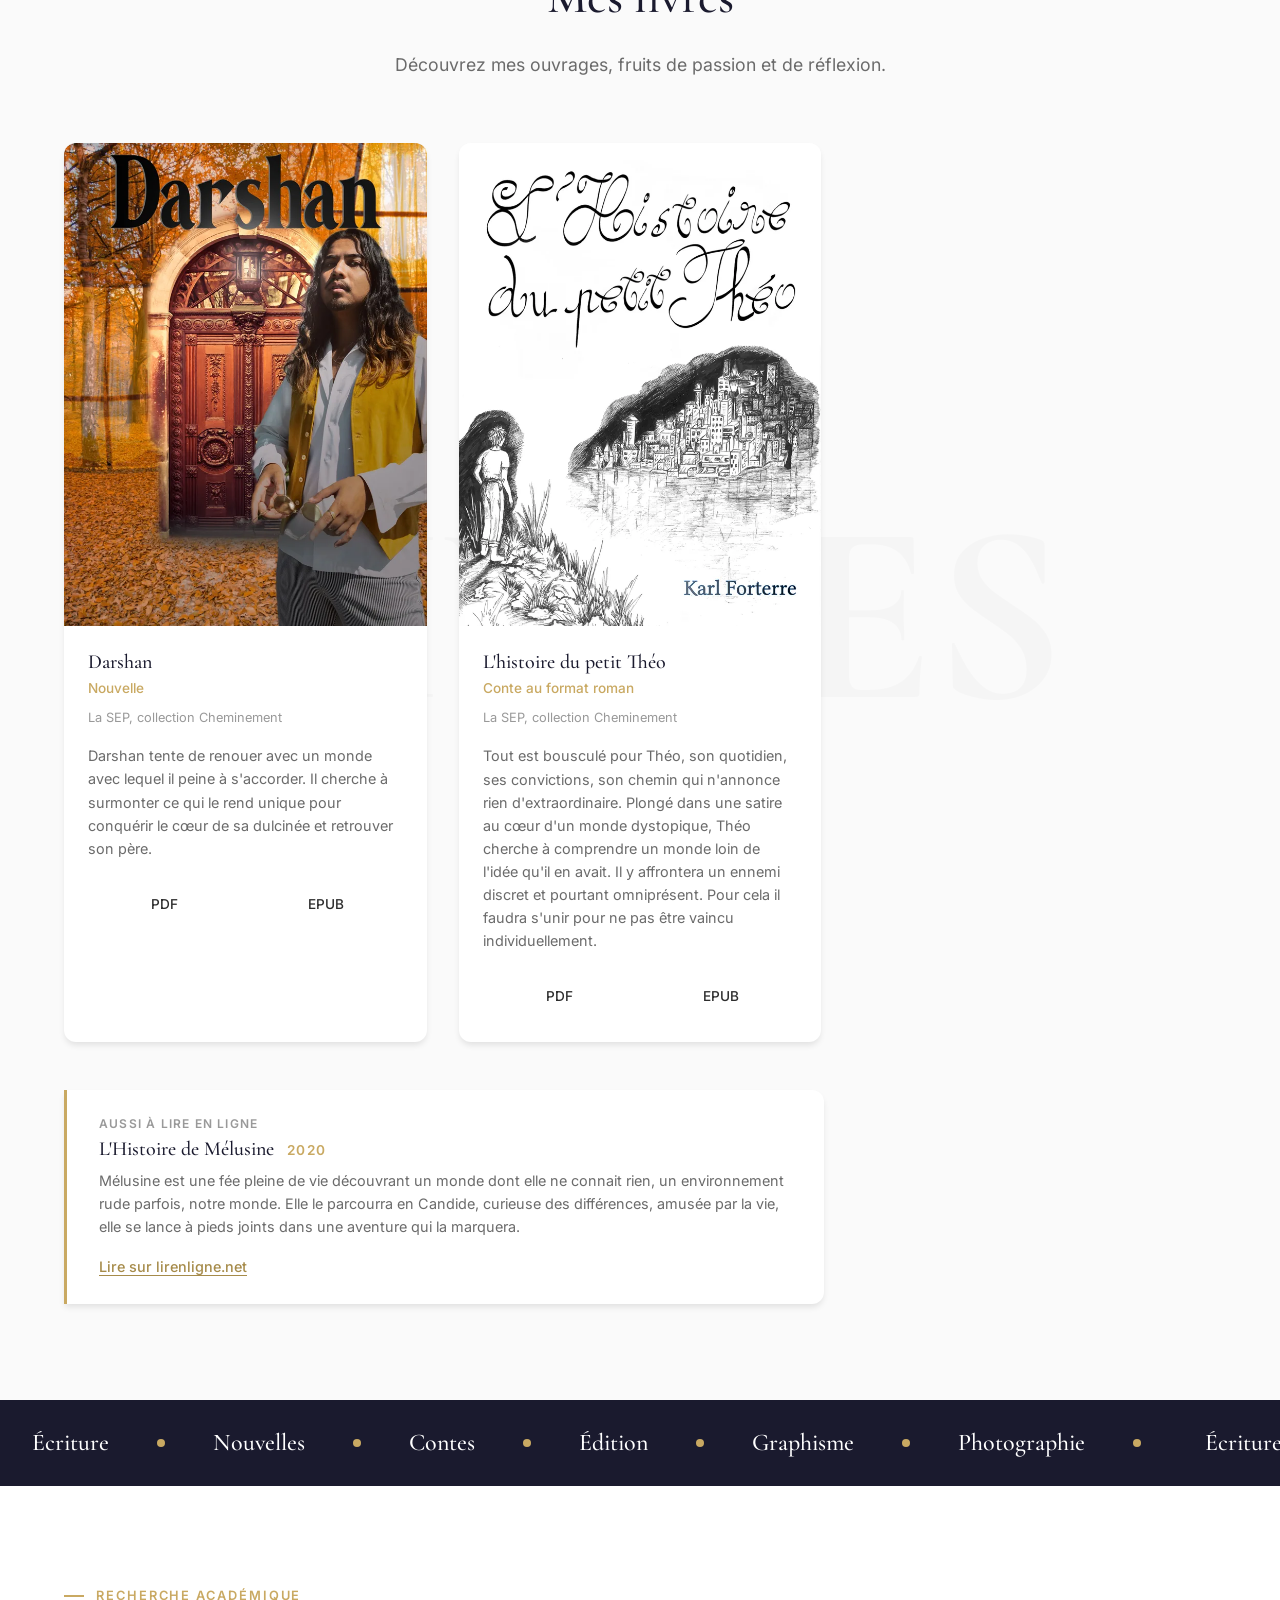
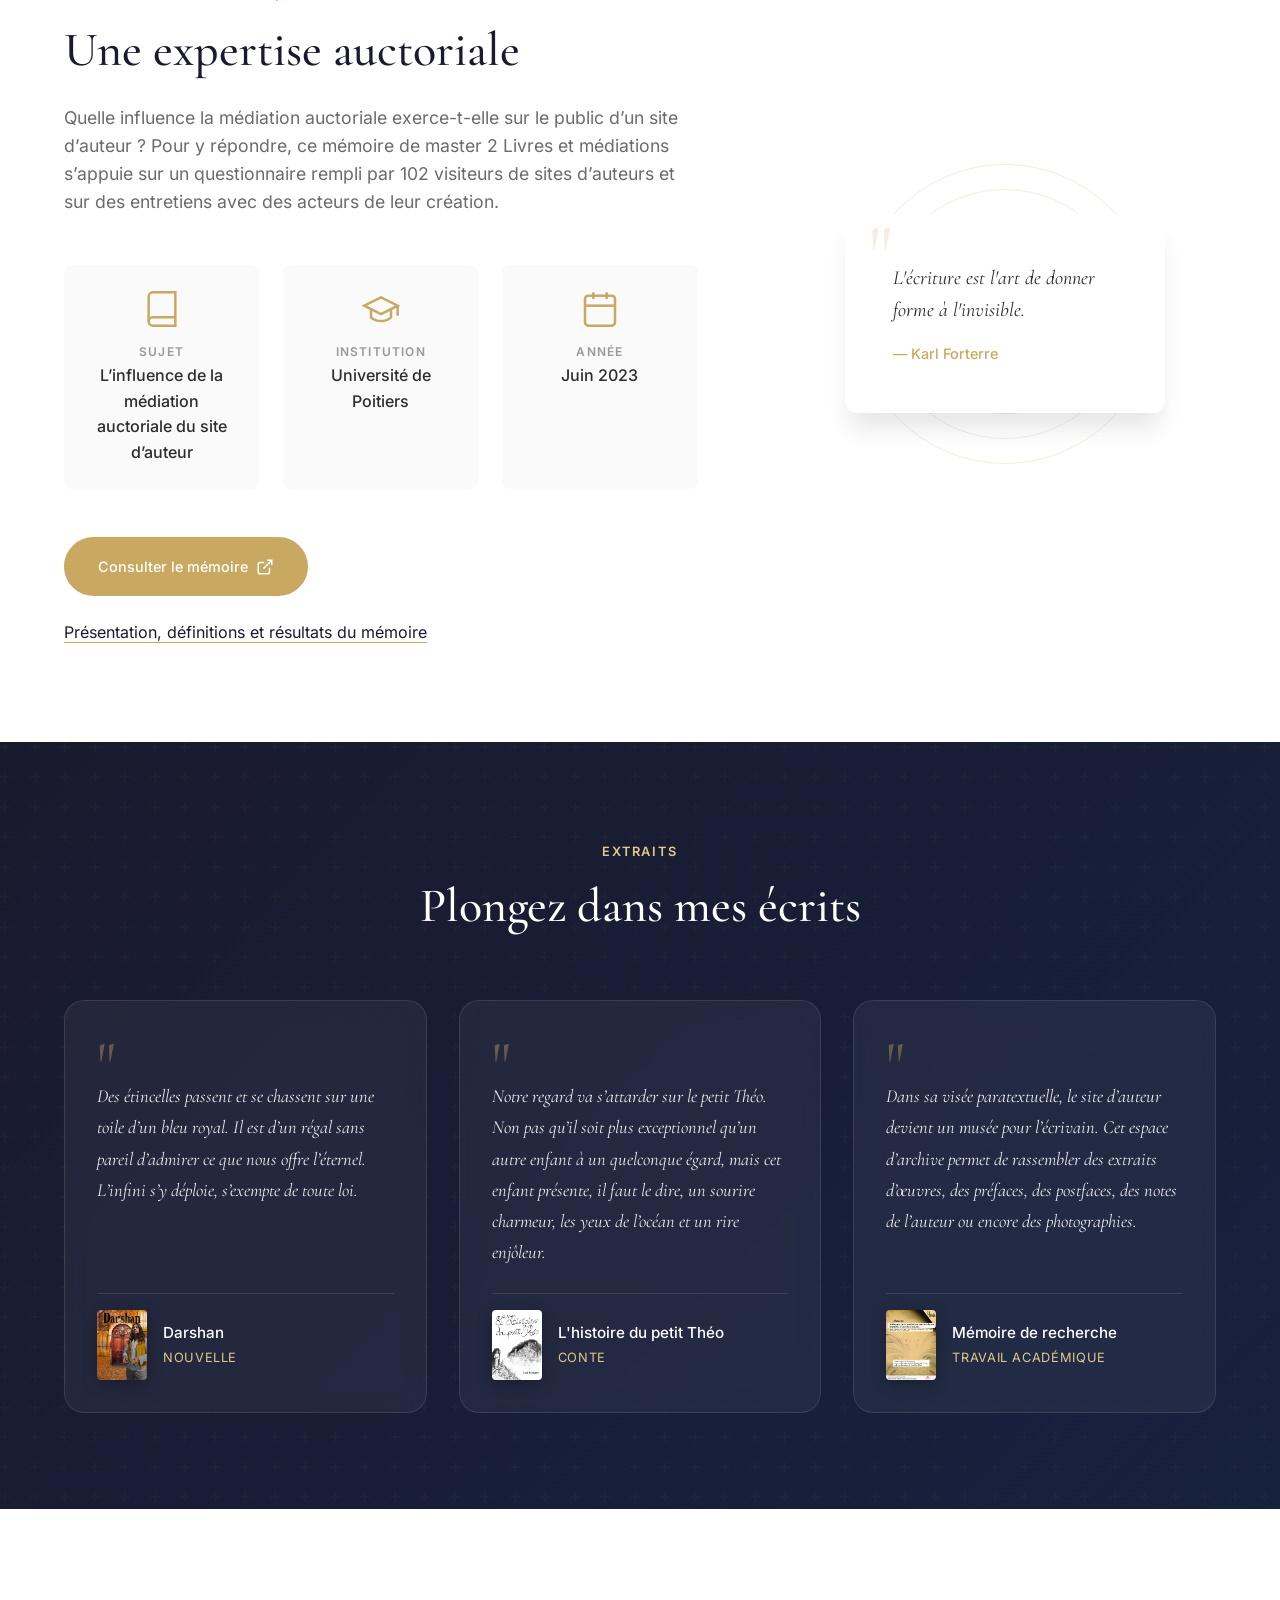
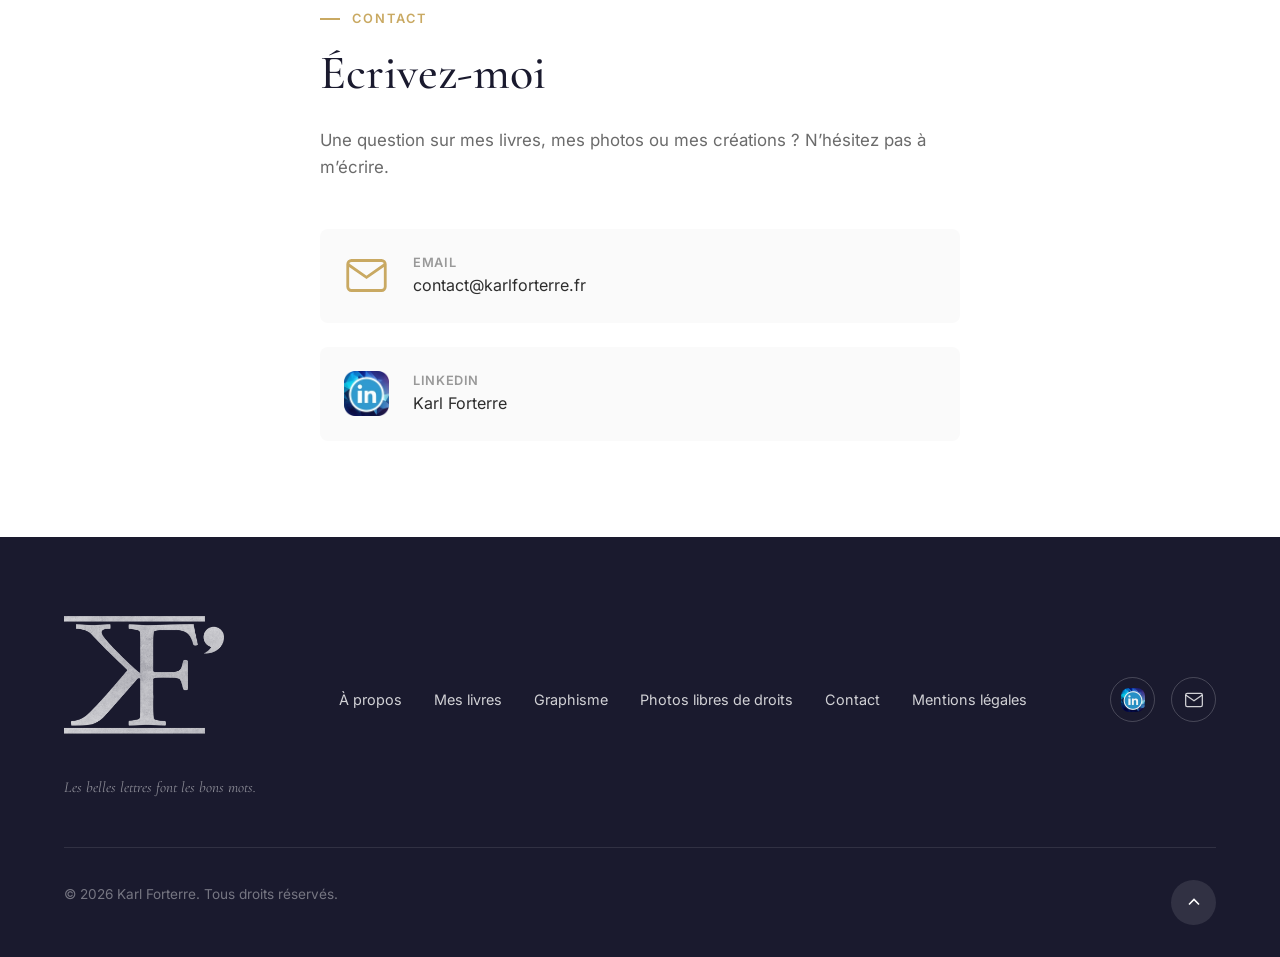
==== commit 3b48516e: "Accueil : titre « Karl Forterre — auteur et photographe, livres et mémoire » et lien Mastodon - titl" ====
--- a/index.html
+++ b/index.html
@@ -7,8 +7,10 @@
     <meta name="keywords" content="Karl Forterre, auteur, écrivain, livres, Darshan, L'histoire du petit Théo, graphisme, photographie">
     <meta name="author" content="Karl Forterre">
 
-    <title>Karl Forterre | Auteur</title>
+    <title>Karl Forterre — auteur et photographe, livres et mémoire</title>
     <link rel="canonical" href="https://karlforterre.fr/">
+    <!-- Profil Mastodon : ce lien lui permet de vérifier le site (coche verte) -->
+    <link rel="me" href="https://mastodon.social/@KarlForterre">
     <!-- Versions du site dans chaque langue (pages /en/ et /zh/ générées par outils/pages-langues.py) -->
     <link rel="alternate" hreflang="fr" href="https://karlforterre.fr/">
     <link rel="alternate" hreflang="en" href="https://karlforterre.fr/en/">
@@ -21,7 +23,7 @@
     <meta property="og:type" content="website">
     <meta property="og:locale" content="fr_FR">
     <meta property="og:site_name" content="Karl Forterre">
-    <meta property="og:title" content="Karl Forterre | Auteur">
+    <meta property="og:title" content="Karl Forterre — auteur et photographe, livres et mémoire">
     <meta property="og:description" content="Mes livres, mon mémoire de recherche, mes créations graphiques et mes photographies.">
     <meta property="og:url" content="https://karlforterre.fr/">
     <meta property="og:image" content="https://karlforterre.fr/images/partage.jpg">
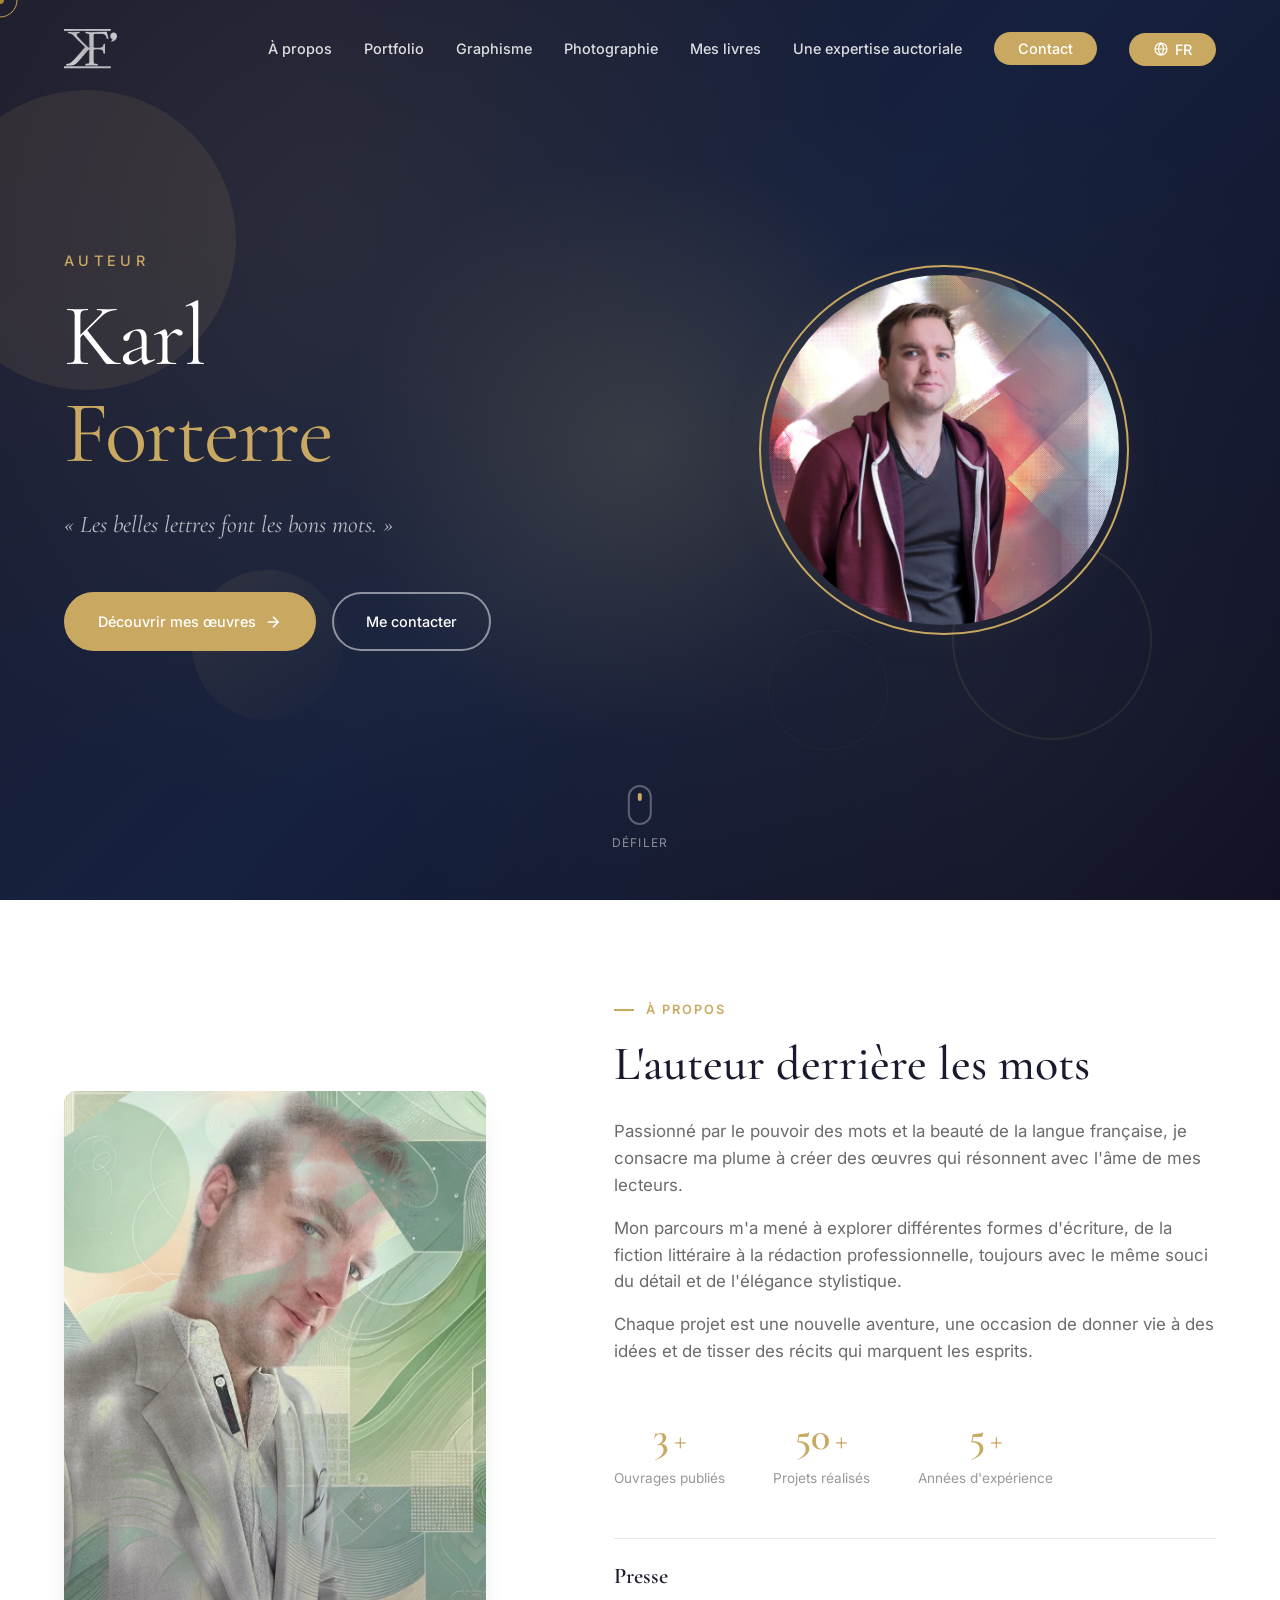
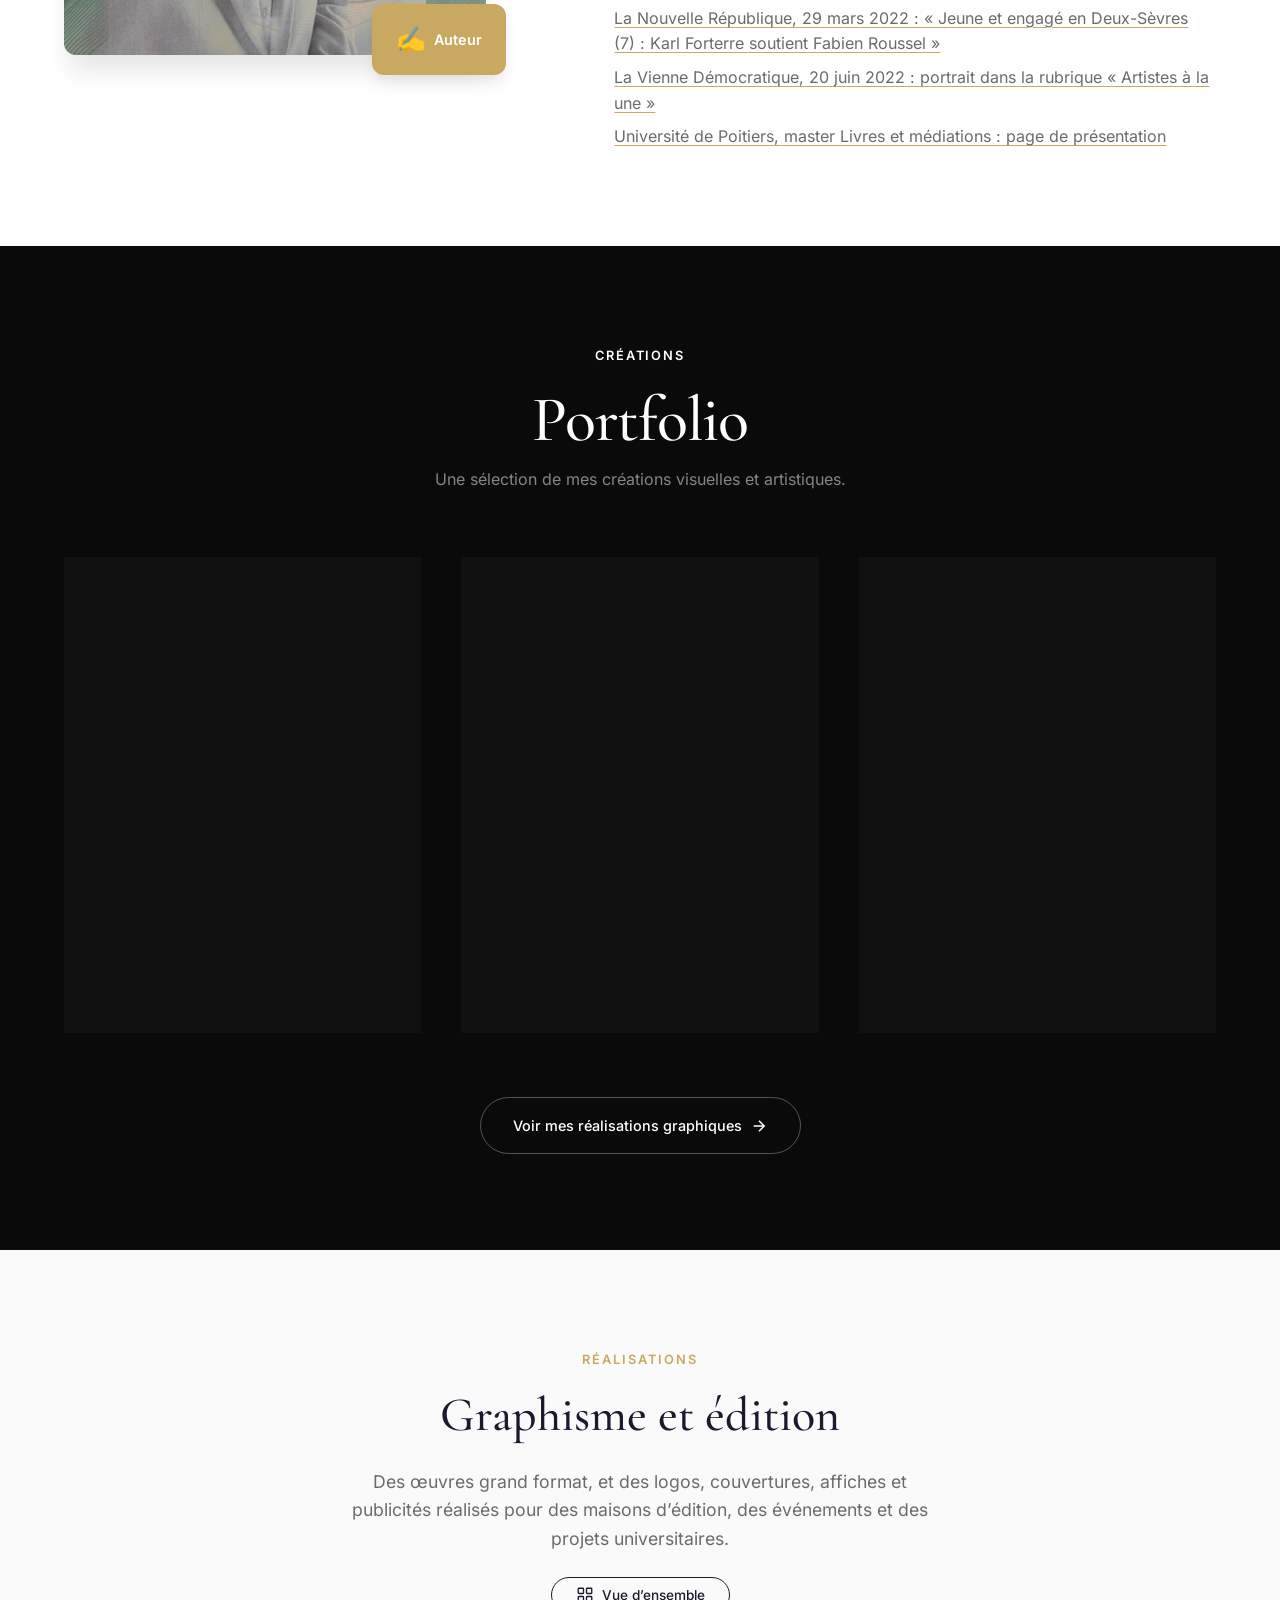
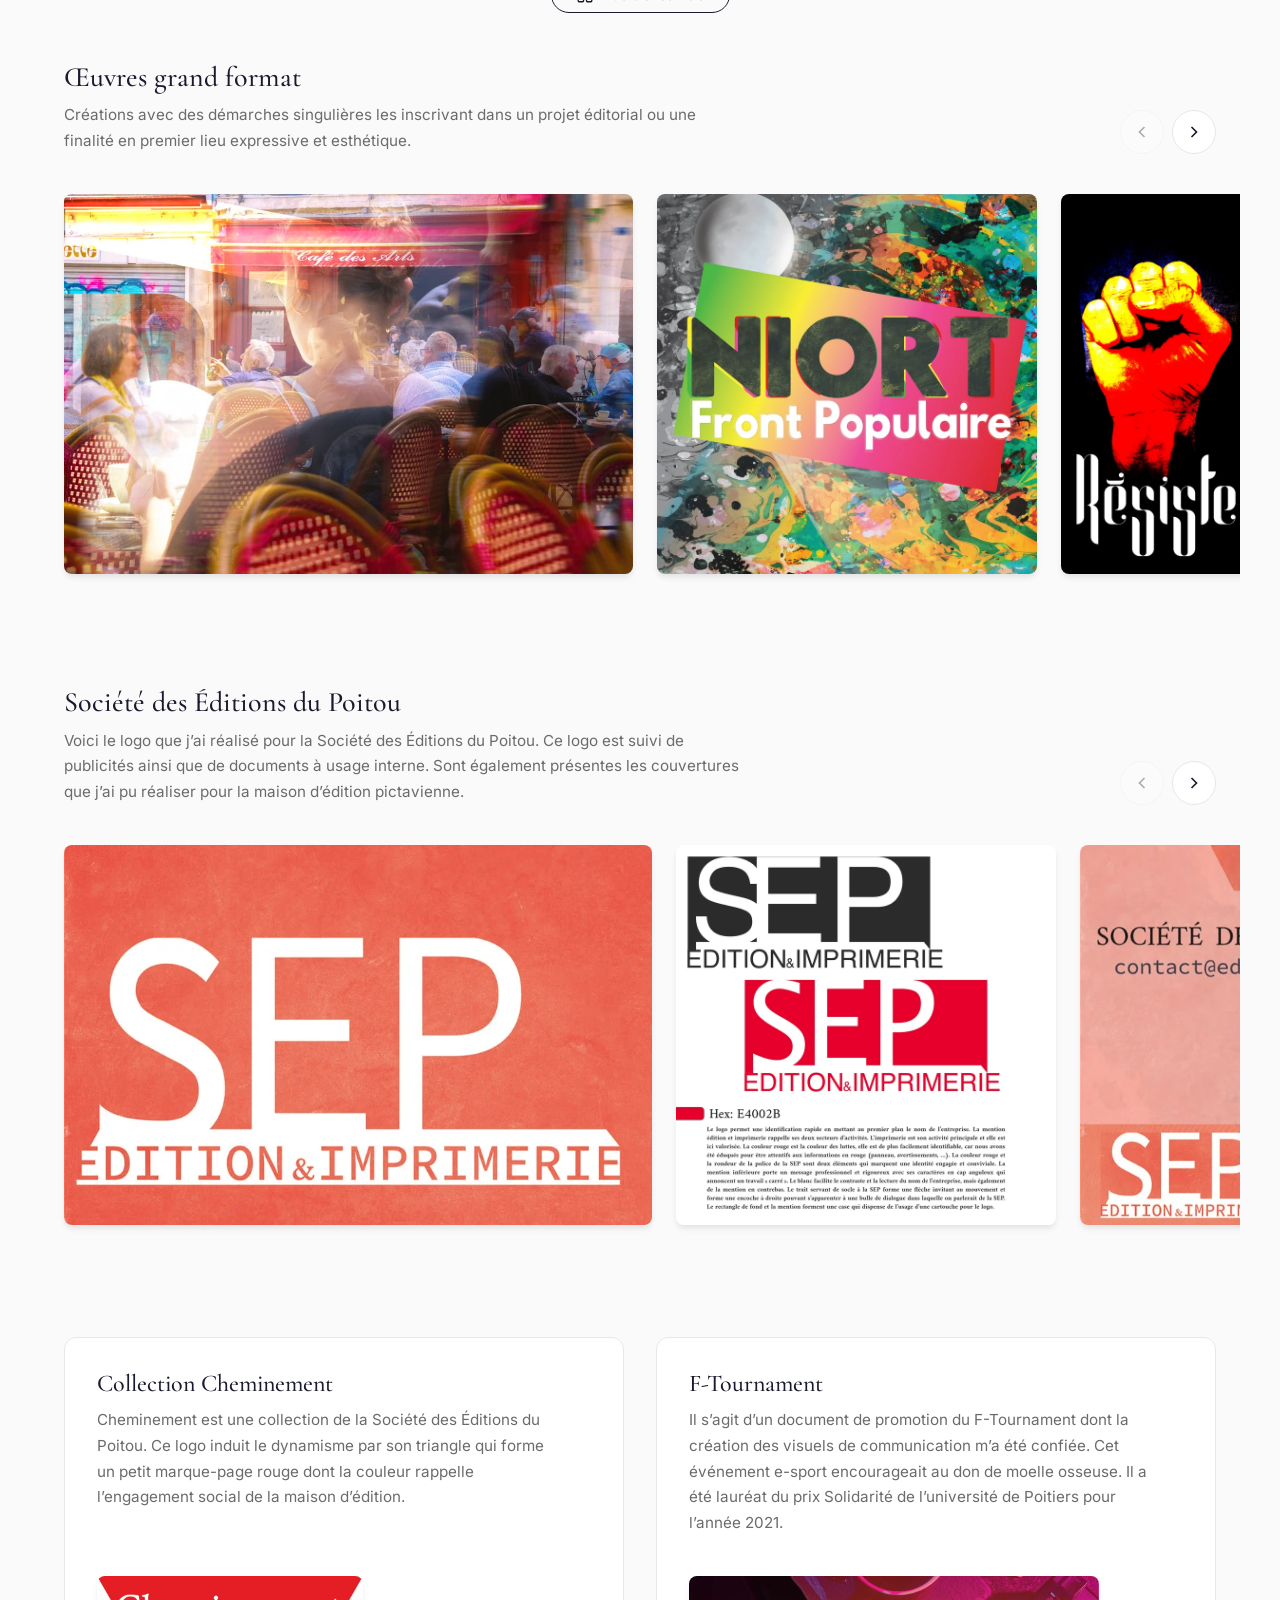
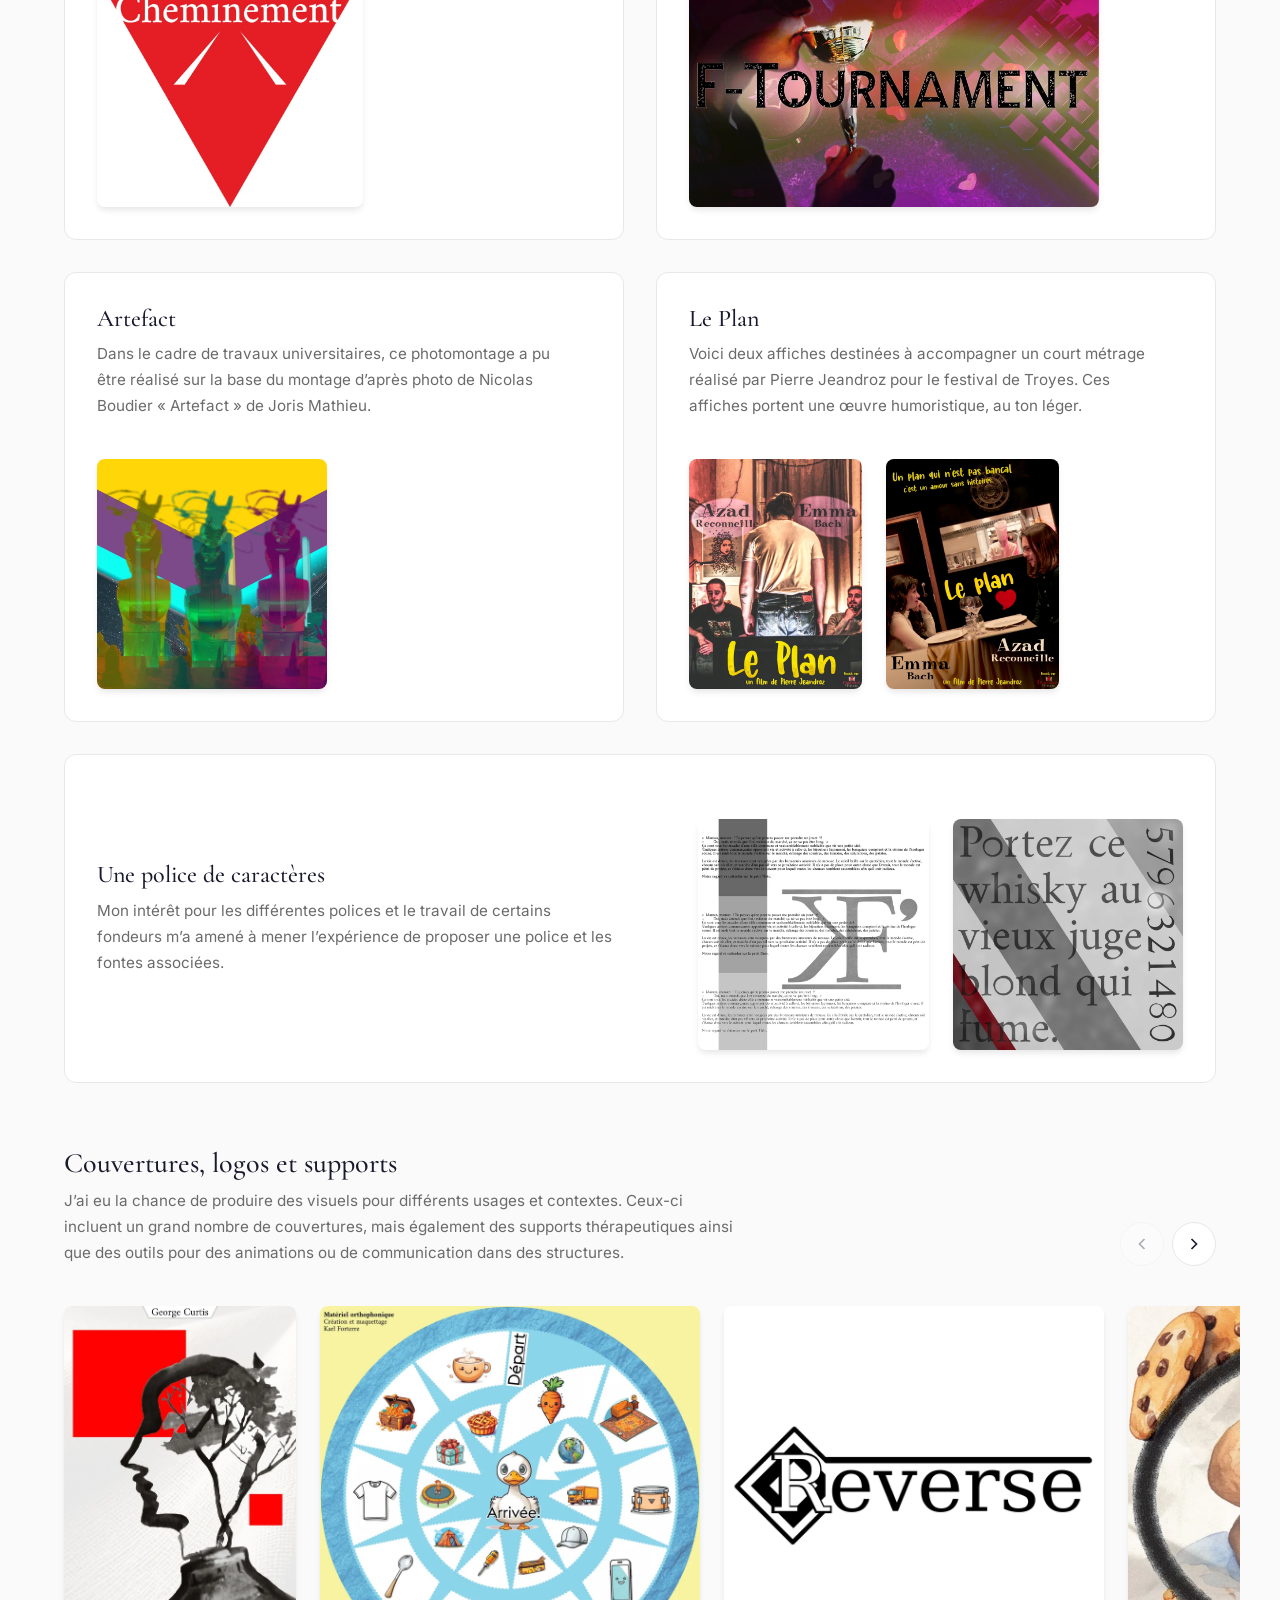
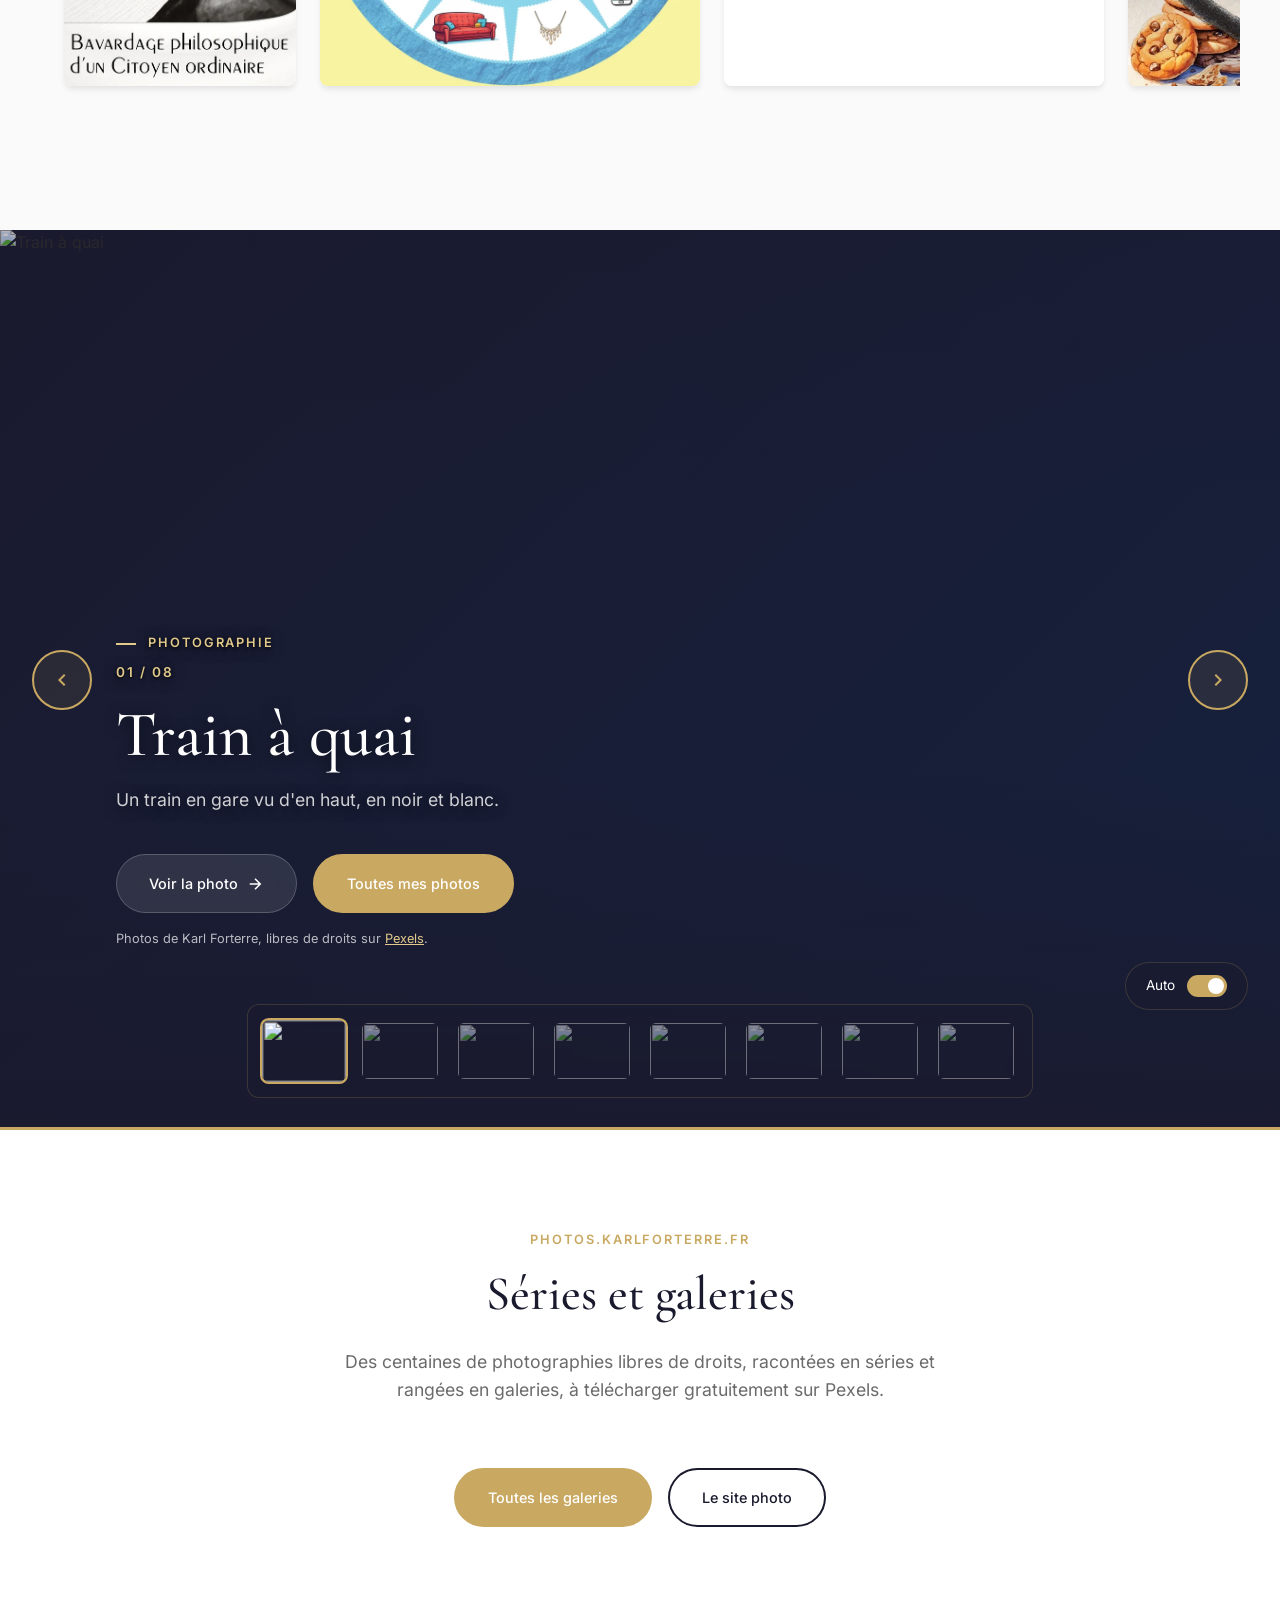
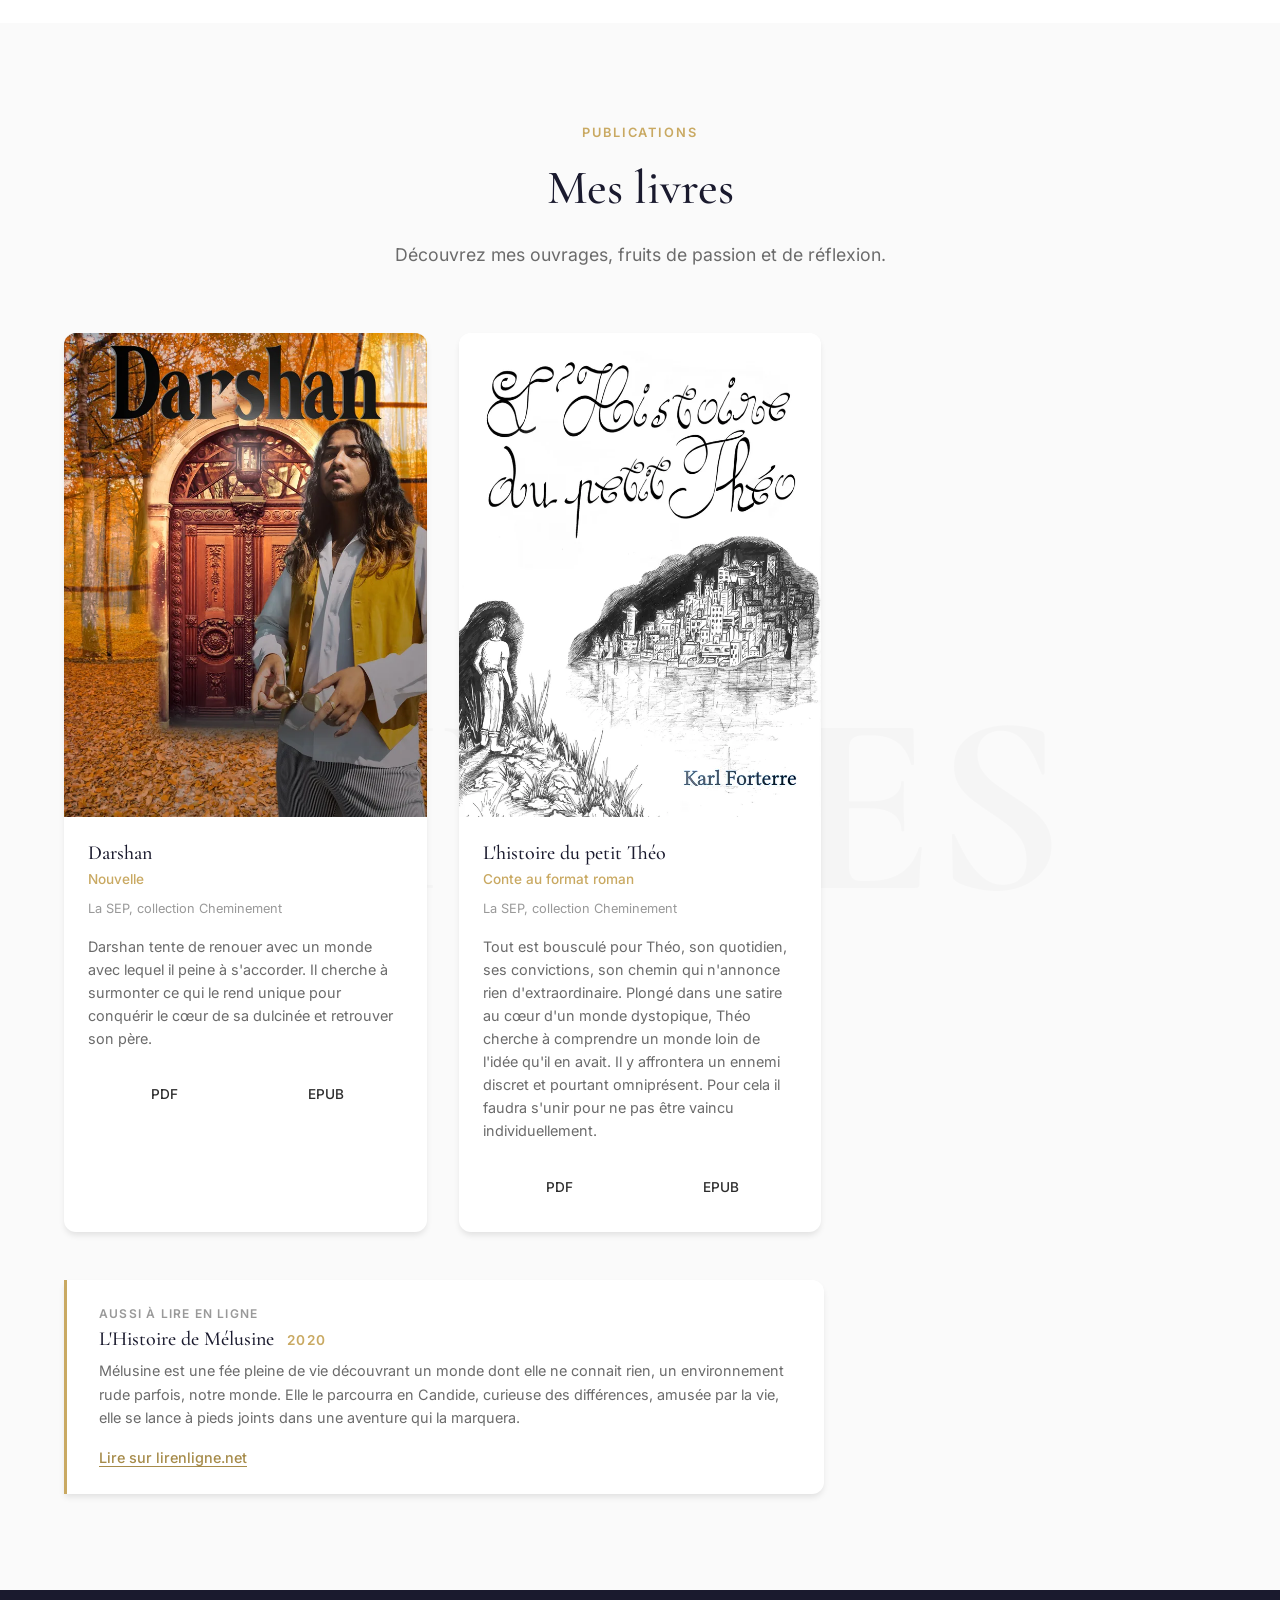
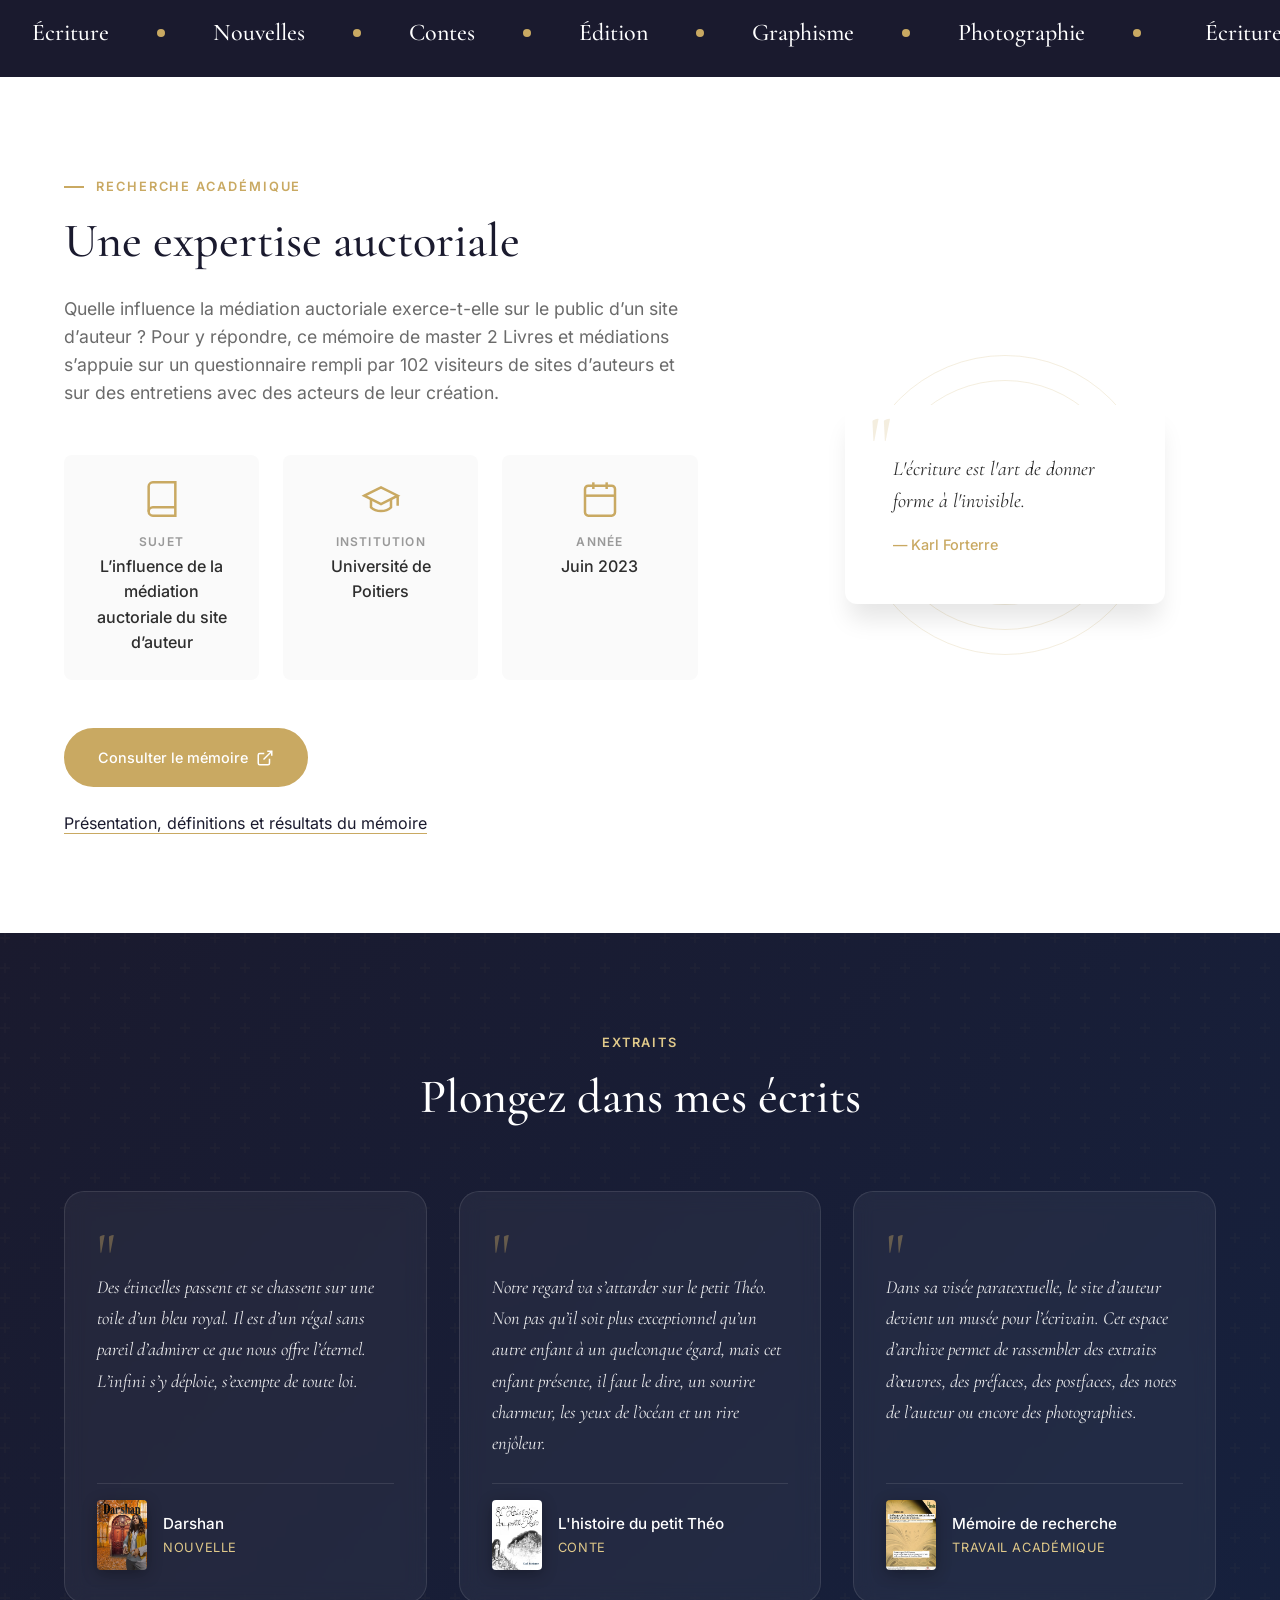
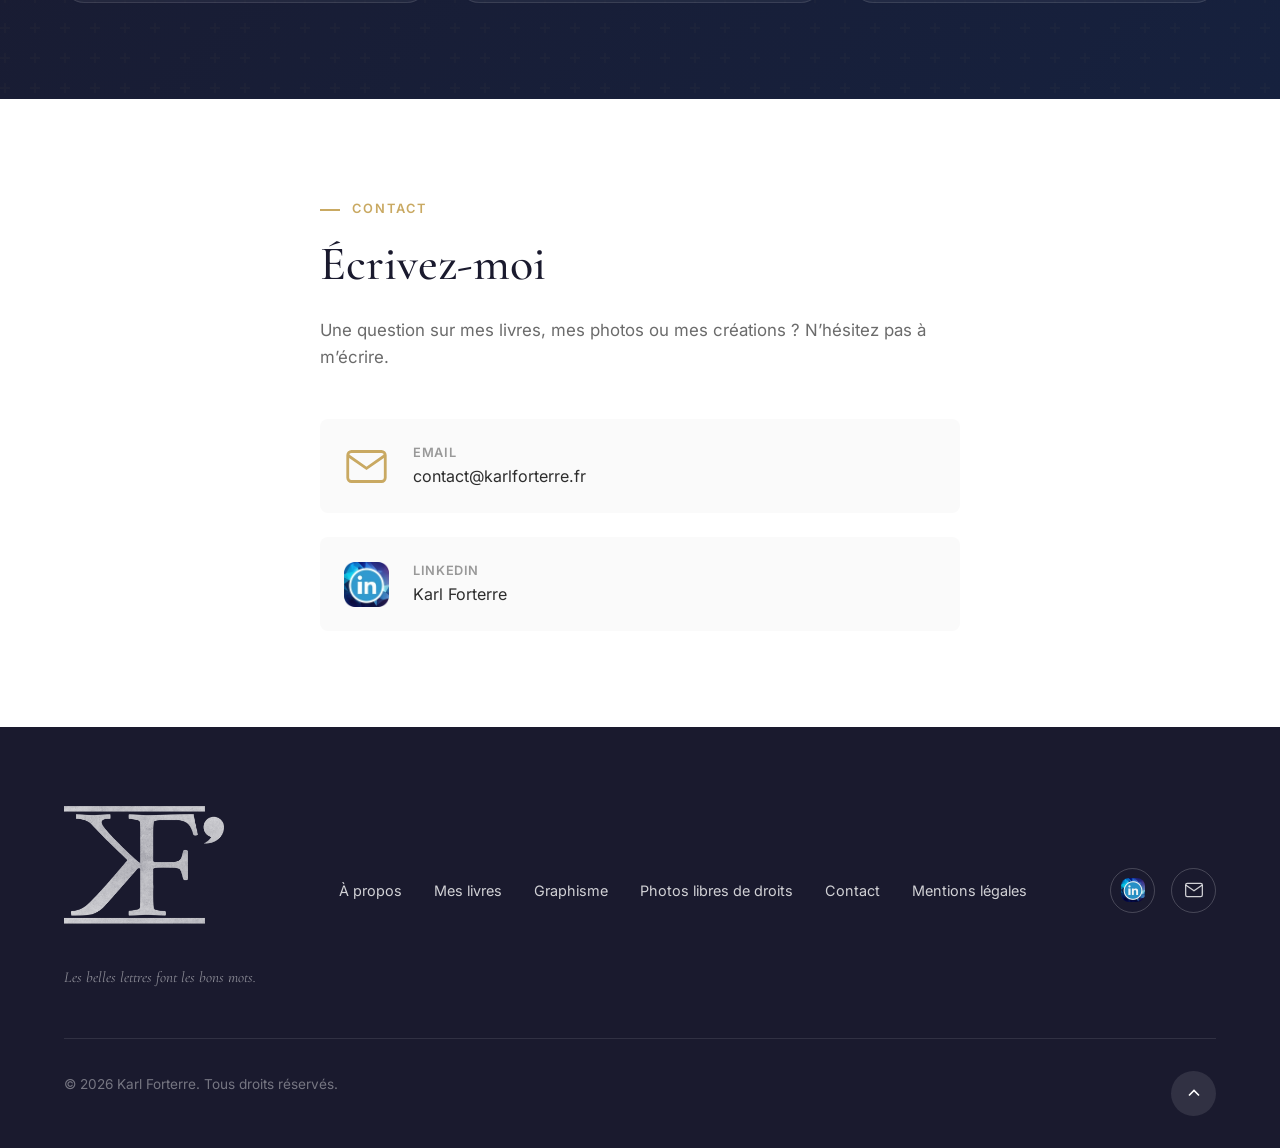
==== commit d9ce577d: "Presse : trois pages qui parlent de Karl Forterre - Rubrique « Presse » en fin de présentation de l'" ====
--- a/index.html
+++ b/index.html
@@ -56,6 +56,41 @@
                     "https://mastodon.social/@KarlForterre",
                     "https://bsky.app/profile/karlforterre.bsky.social",
                     "https://www.xiaohongshu.com/user/profile/678629da000000000801aa88"
+                ],
+                "subjectOf": [
+                    {
+                        "@type": "NewsArticle",
+                        "headline": "Jeune et engagé en Deux-Sèvres (7) : Karl Forterre soutient Fabien Roussel",
+                        "url": "https://www.lanouvellerepublique.fr/niort/jeune-et-engage-en-deux-sevres-n07-karl-forterre-soutient-fabien-roussel",
+                        "datePublished": "2022-03-29",
+                        "author": {
+                            "@type": "Person",
+                            "name": "Sébastien Kerouanton"
+                        },
+                        "publisher": {
+                            "@type": "Organization",
+                            "name": "La Nouvelle République"
+                        }
+                    },
+                    {
+                        "@type": "Article",
+                        "headline": "Karl Forterre #juin 2022",
+                        "url": "https://viennedemocratique.fr/karl-forterre-juin-2022/",
+                        "datePublished": "2022-06-20",
+                        "publisher": {
+                            "@type": "Organization",
+                            "name": "La Vienne Démocratique"
+                        }
+                    },
+                    {
+                        "@type": "ProfilePage",
+                        "name": "Karl Forterre – Master LiMés",
+                        "url": "https://ll.univ-poitiers.fr/masterlivre/?page_id=4973",
+                        "publisher": {
+                            "@type": "CollegeOrUniversity",
+                            "name": "Université de Poitiers"
+                        }
+                    }
                 ]
             },
             {
@@ -315,6 +350,14 @@
                             <span class="stat-label">Années d'expérience</span>
                         </div>
                     </div>
+                    <div class="about-presse reveal-element" data-delay="0.5">
+                        <h3 class="about-presse-titre">Presse</h3>
+                        <ul class="about-presse-liste">
+                            <li><a href="https://www.lanouvellerepublique.fr/niort/jeune-et-engage-en-deux-sevres-n07-karl-forterre-soutient-fabien-roussel" hreflang="fr" target="_blank" rel="noopener">La Nouvelle République, 29 mars 2022&nbsp;: «&nbsp;Jeune et engagé en Deux-Sèvres (7)&nbsp;: Karl Forterre soutient Fabien Roussel&nbsp;»</a></li>
+                            <li><a href="https://viennedemocratique.fr/karl-forterre-juin-2022/" hreflang="fr" target="_blank" rel="noopener">La Vienne Démocratique, 20 juin 2022&nbsp;: portrait dans la rubrique «&nbsp;Artistes à la une&nbsp;»</a></li>
+                            <li><a href="https://ll.univ-poitiers.fr/masterlivre/?page_id=4973" hreflang="fr" target="_blank" rel="noopener">Université de Poitiers, master Livres et médiations&nbsp;: page de présentation</a></li>
+                        </ul>
+                    </div>
                 </div>
             </div>
         </div>
--- a/styles.css
+++ b/styles.css
@@ -1387,6 +1387,42 @@
 .about-stats {
     display: flex;
     gap: var(--space-2xl);
+}
+
+/* Presse : les pages qui parlent de l'auteur */
+.about-presse {
+    margin-top: var(--space-2xl);
+    padding-top: var(--space-lg);
+    border-top: 1px solid var(--color-border);
+}
+
+.about-presse-titre {
+    font-family: var(--font-heading);
+    font-size: 1.4rem;
+    font-weight: 600;
+    color: var(--color-primary);
+    margin-bottom: var(--space-md);
+}
+
+.about-presse-liste {
+    list-style: none;
+    margin: 0;
+    padding: 0;
+    display: grid;
+    gap: var(--space-sm);
+}
+
+.about-presse-liste a {
+    color: var(--color-text-light);
+    text-decoration: underline;
+    text-decoration-color: var(--color-accent);
+    text-underline-offset: 3px;
+    transition: color var(--transition-fast);
+}
+
+.about-presse-liste a:hover,
+.about-presse-liste a:focus-visible {
+    color: var(--color-accent-dark);
 }
 
 .stat {
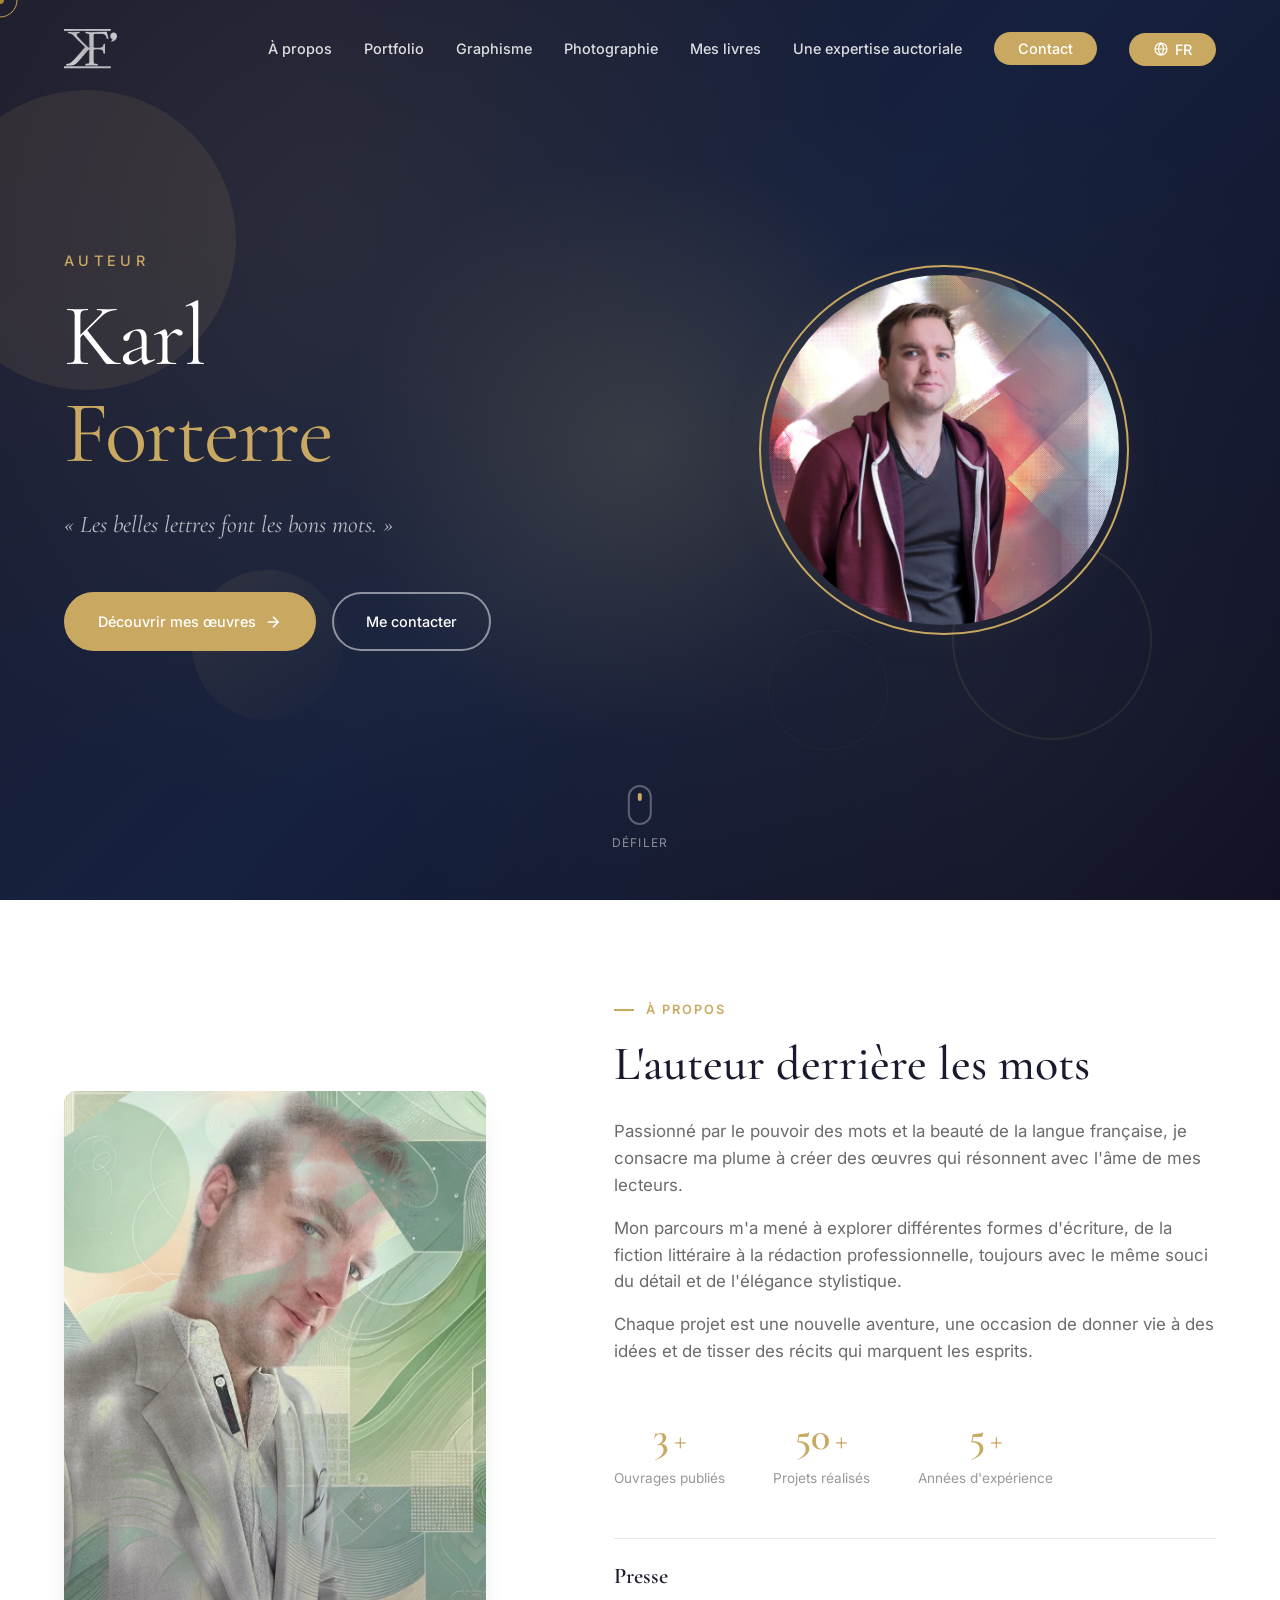
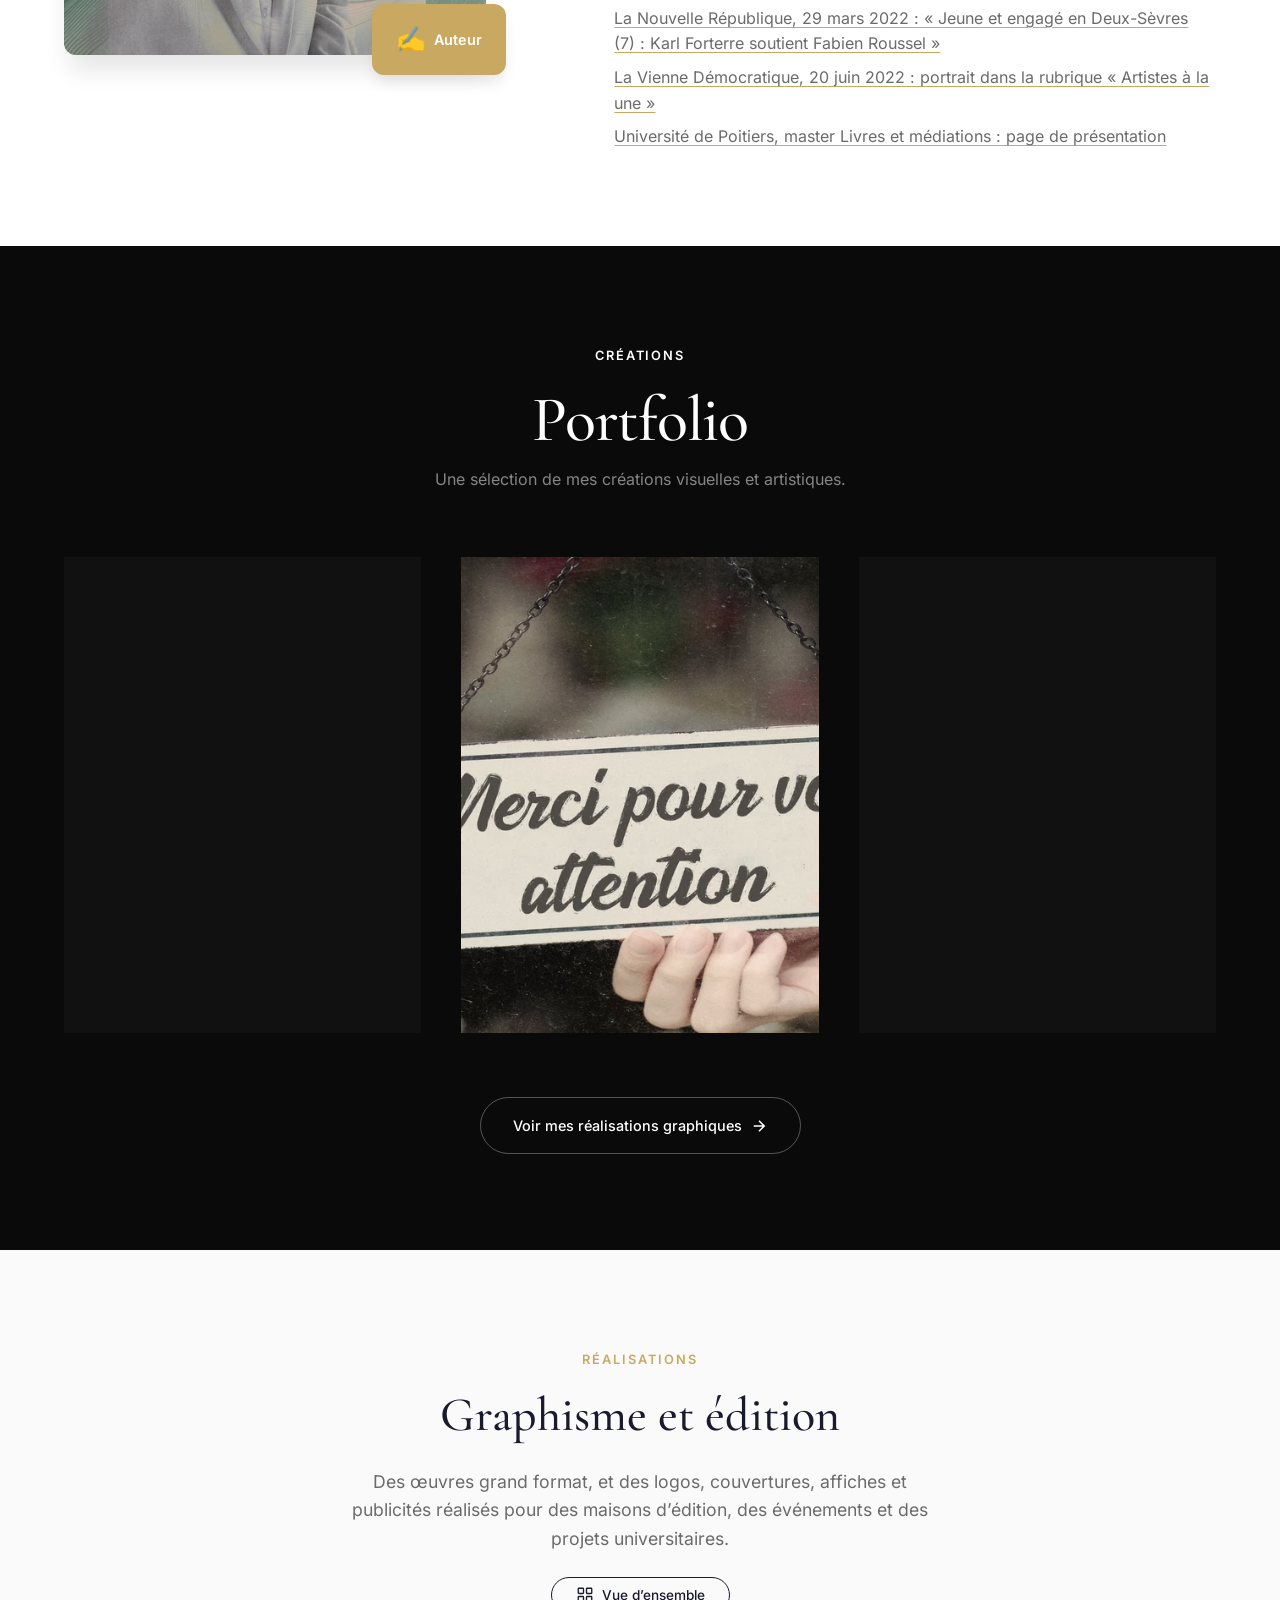
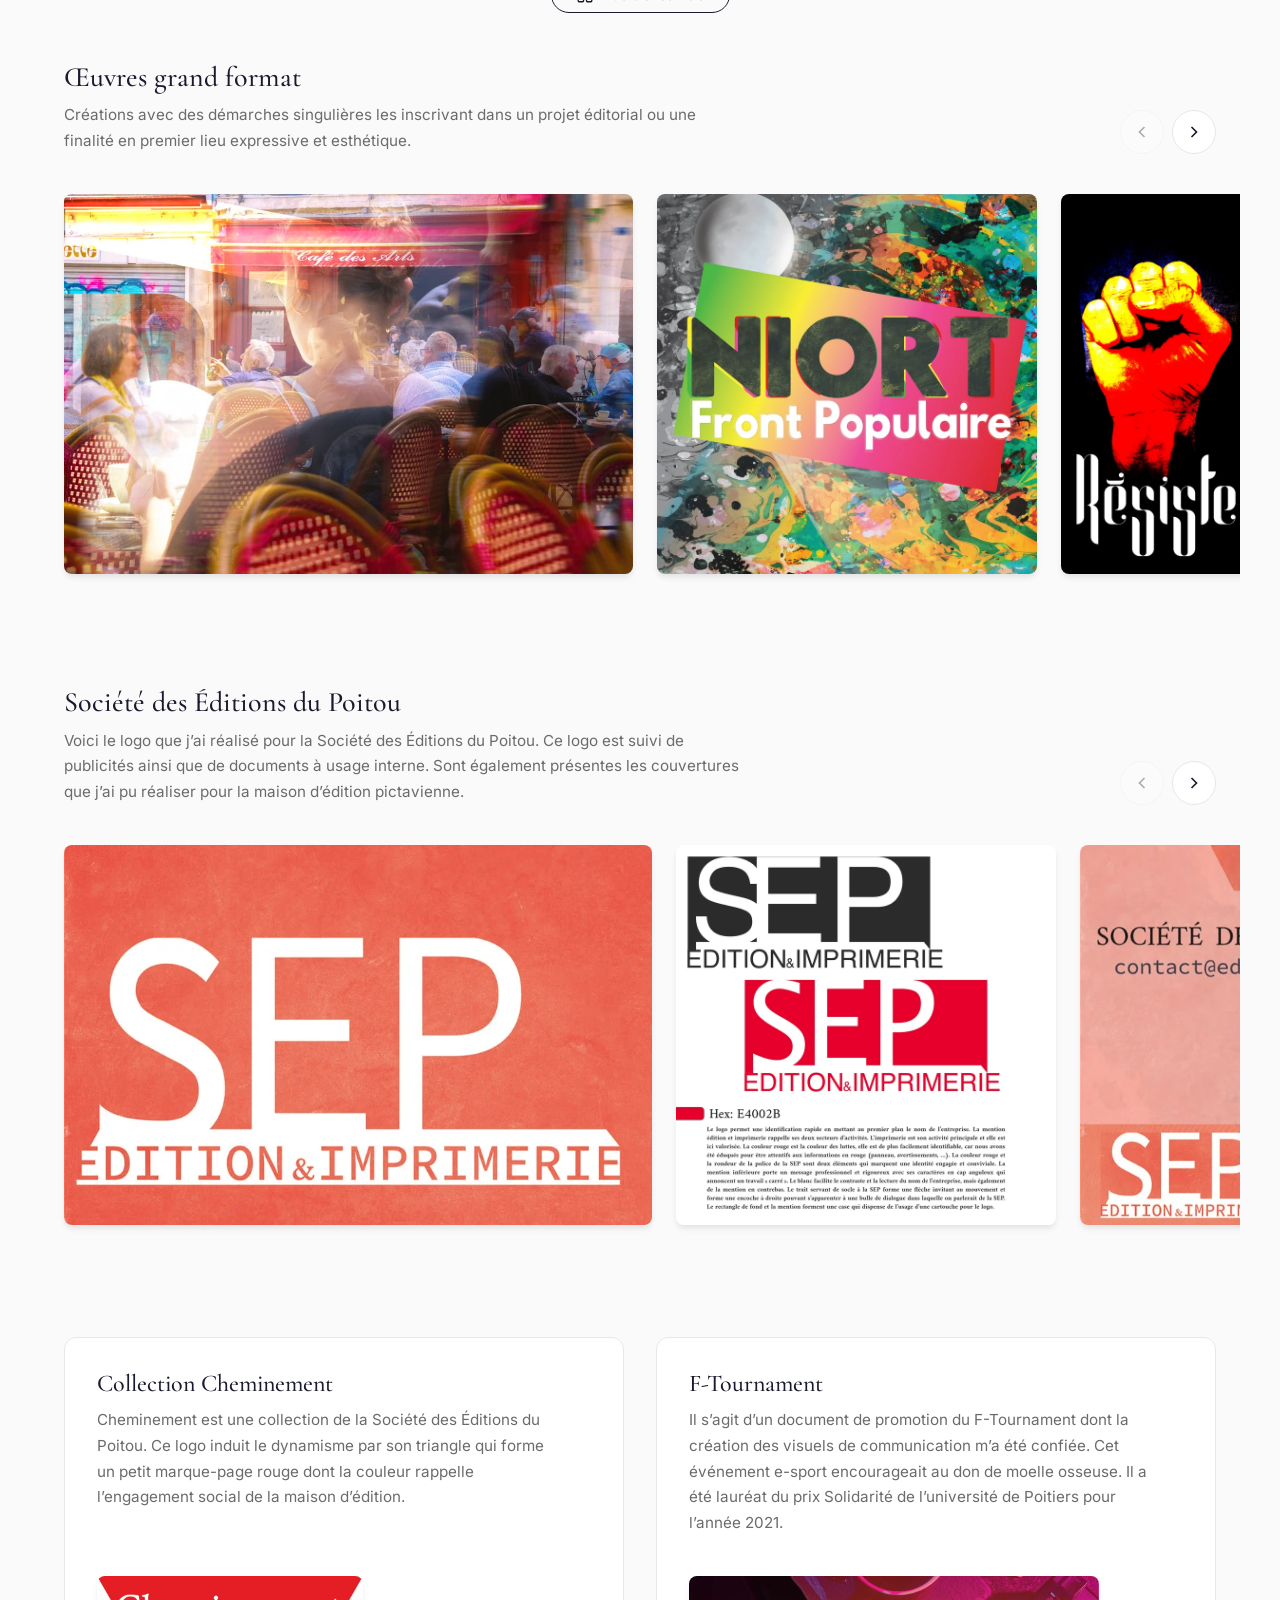
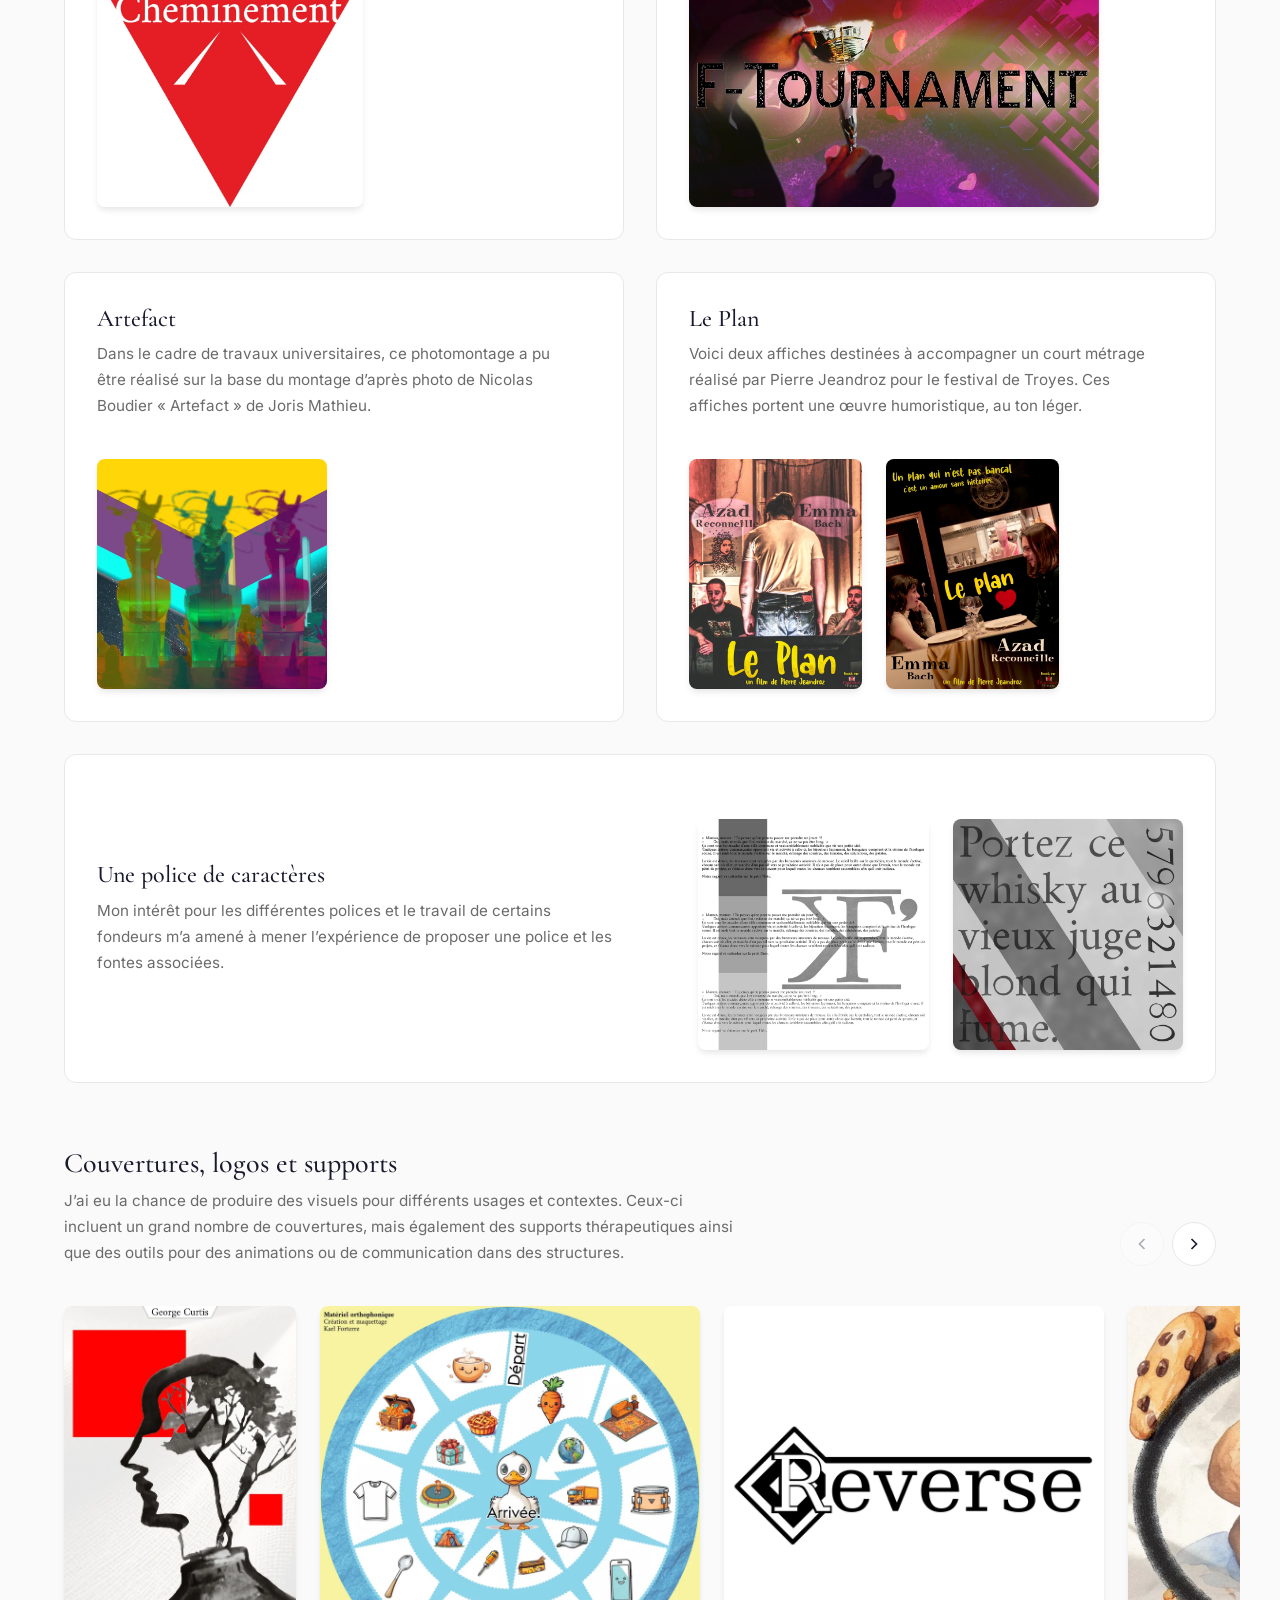
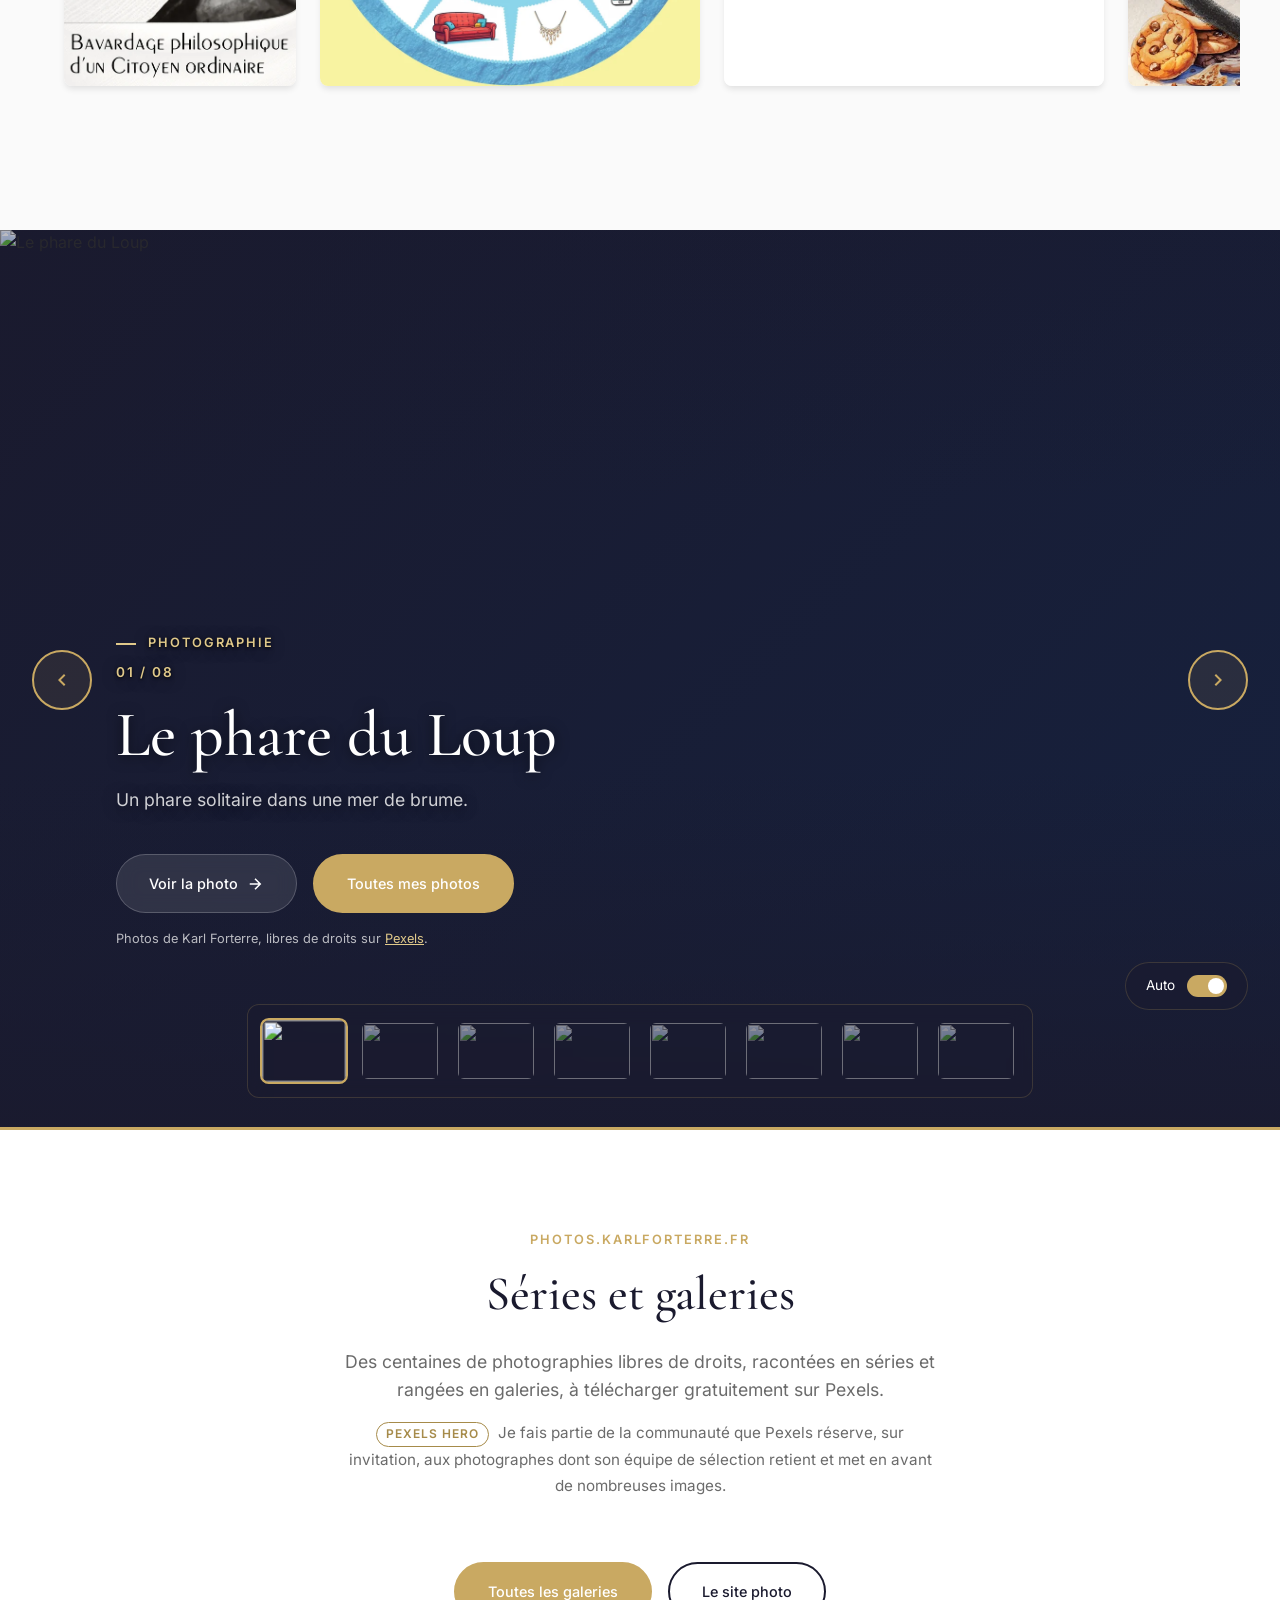
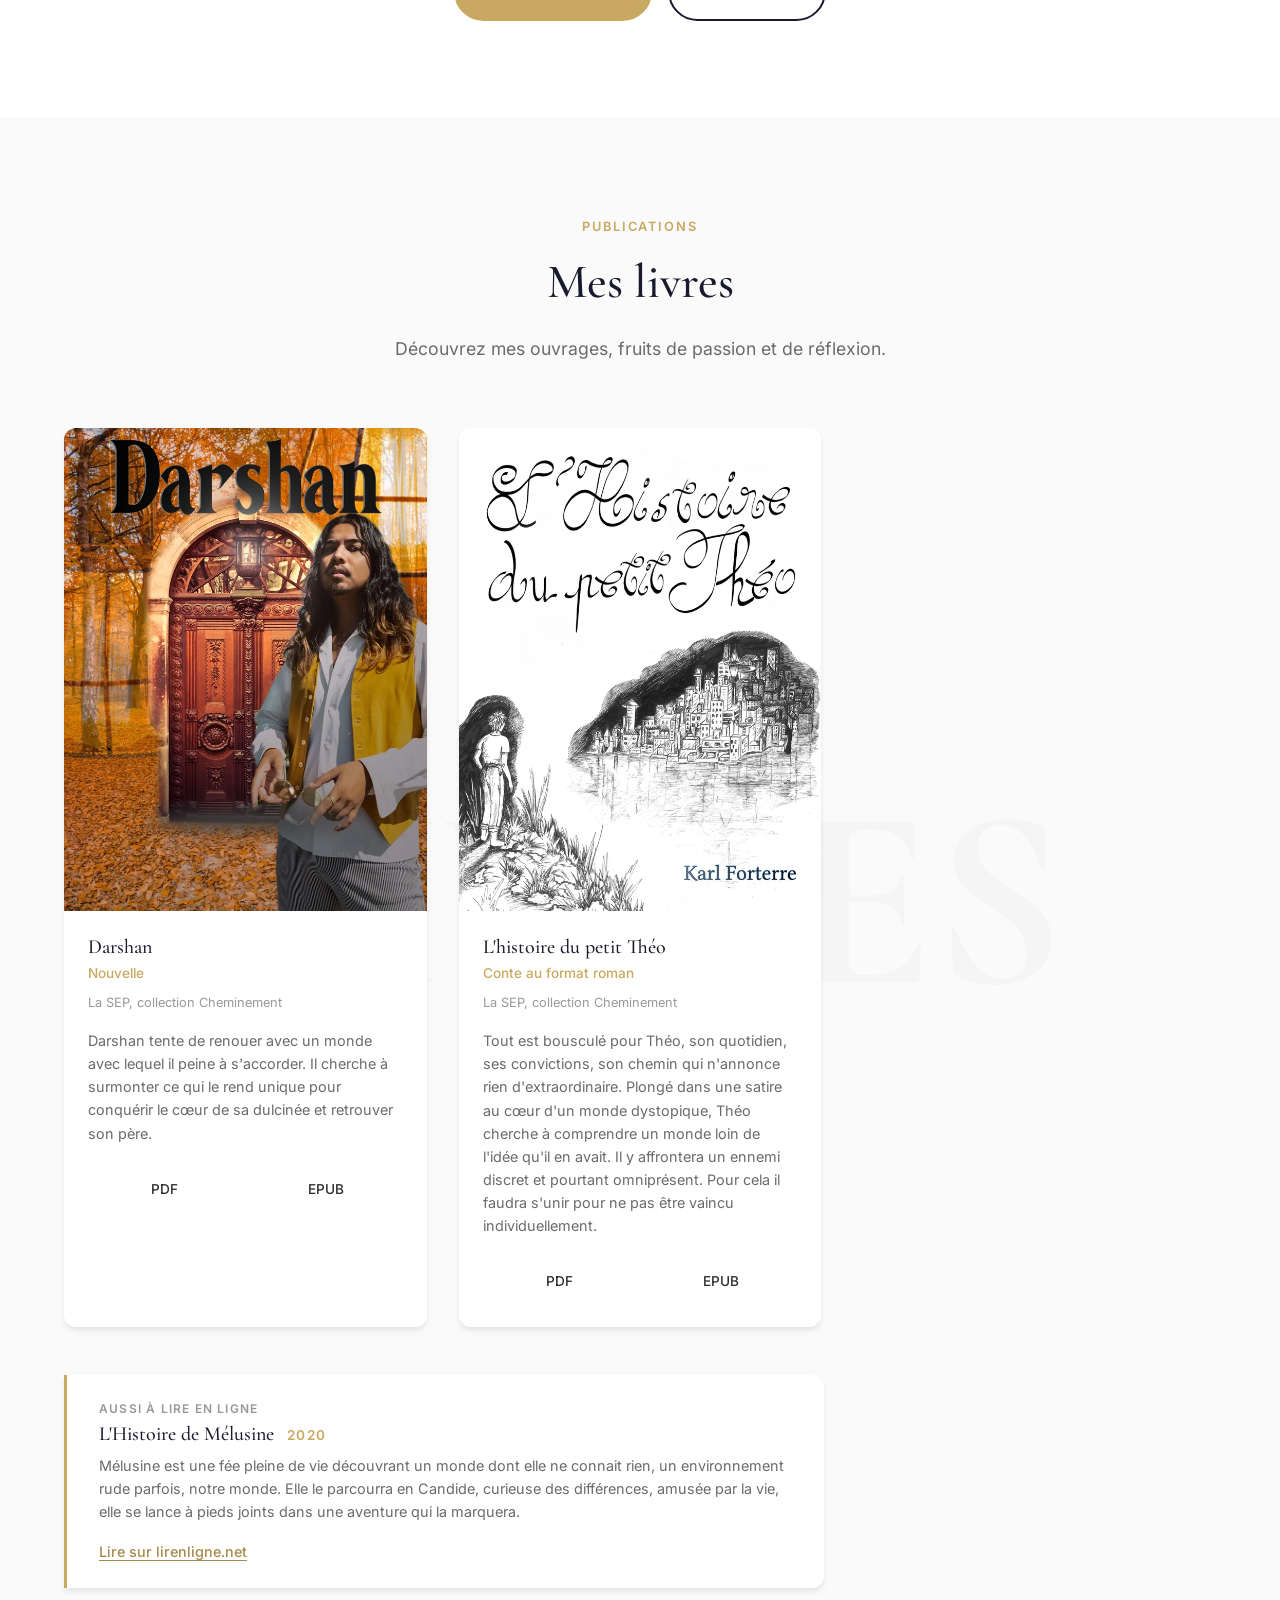
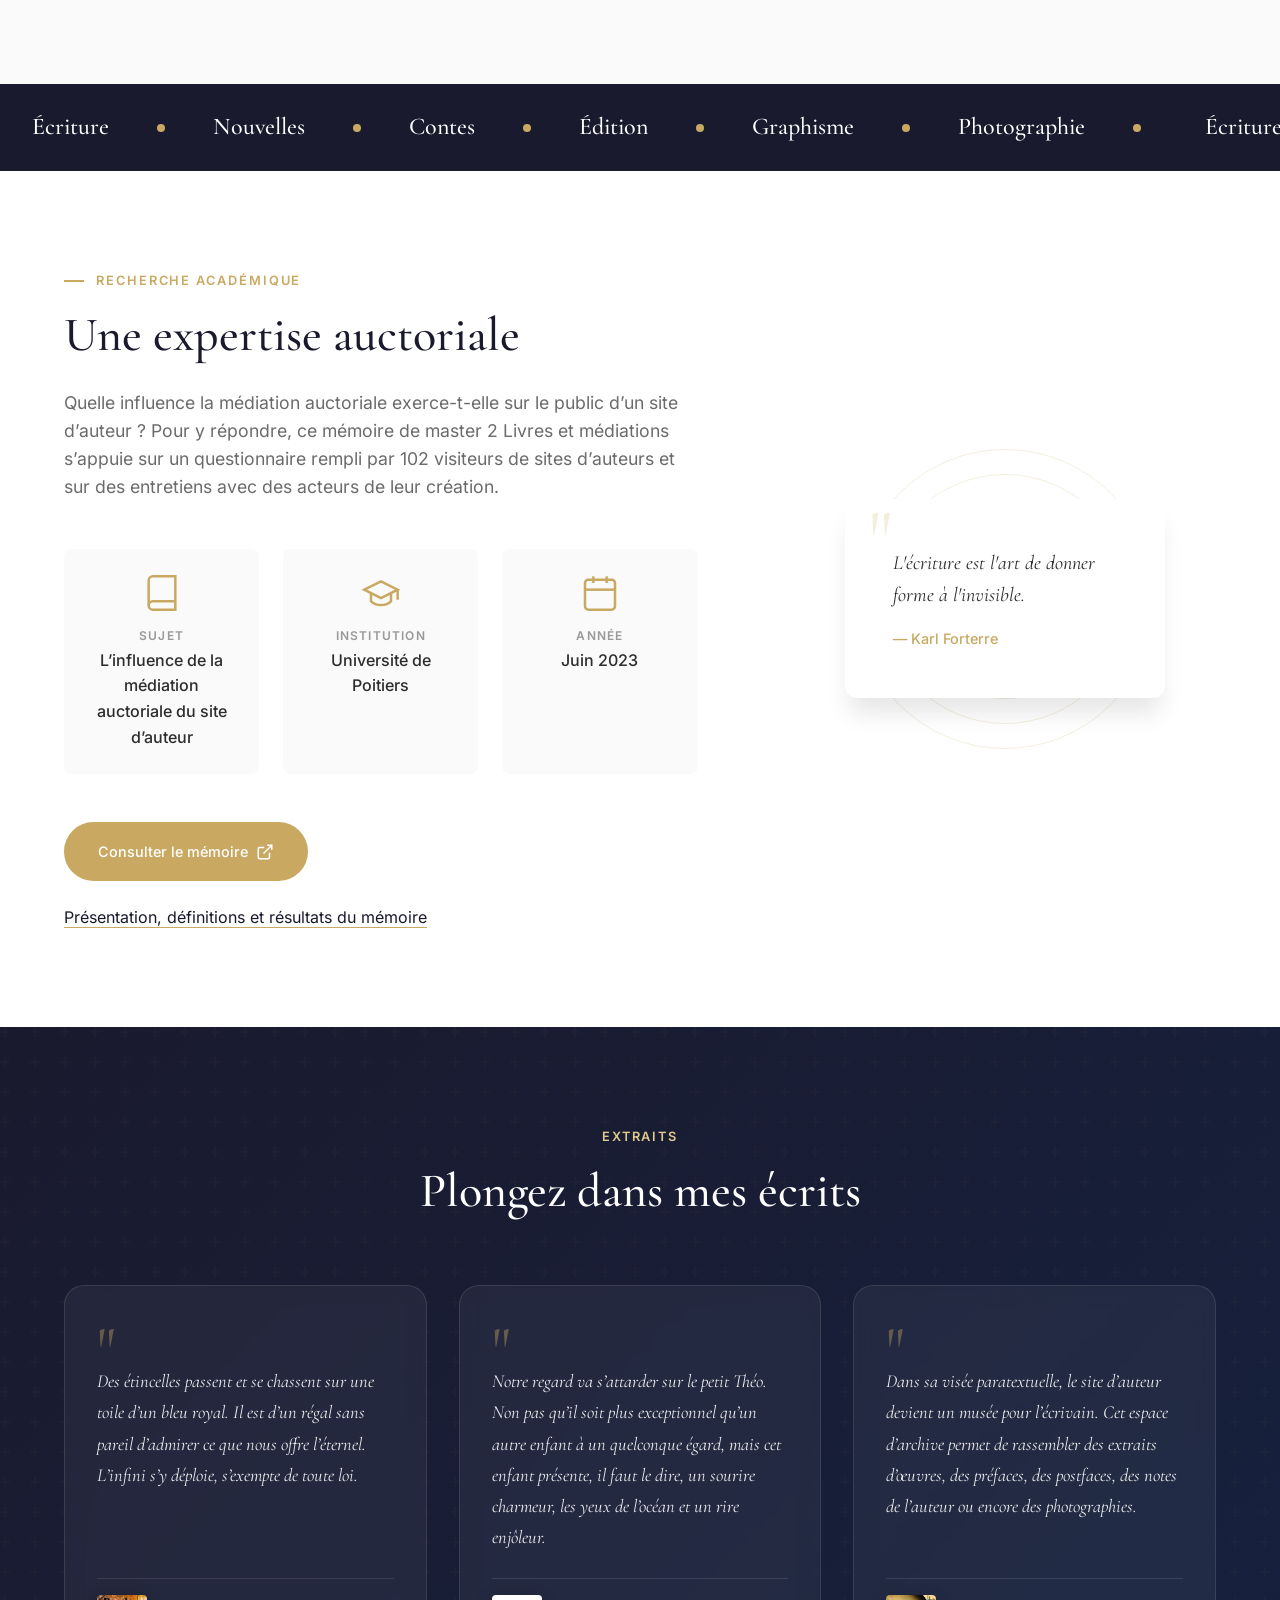
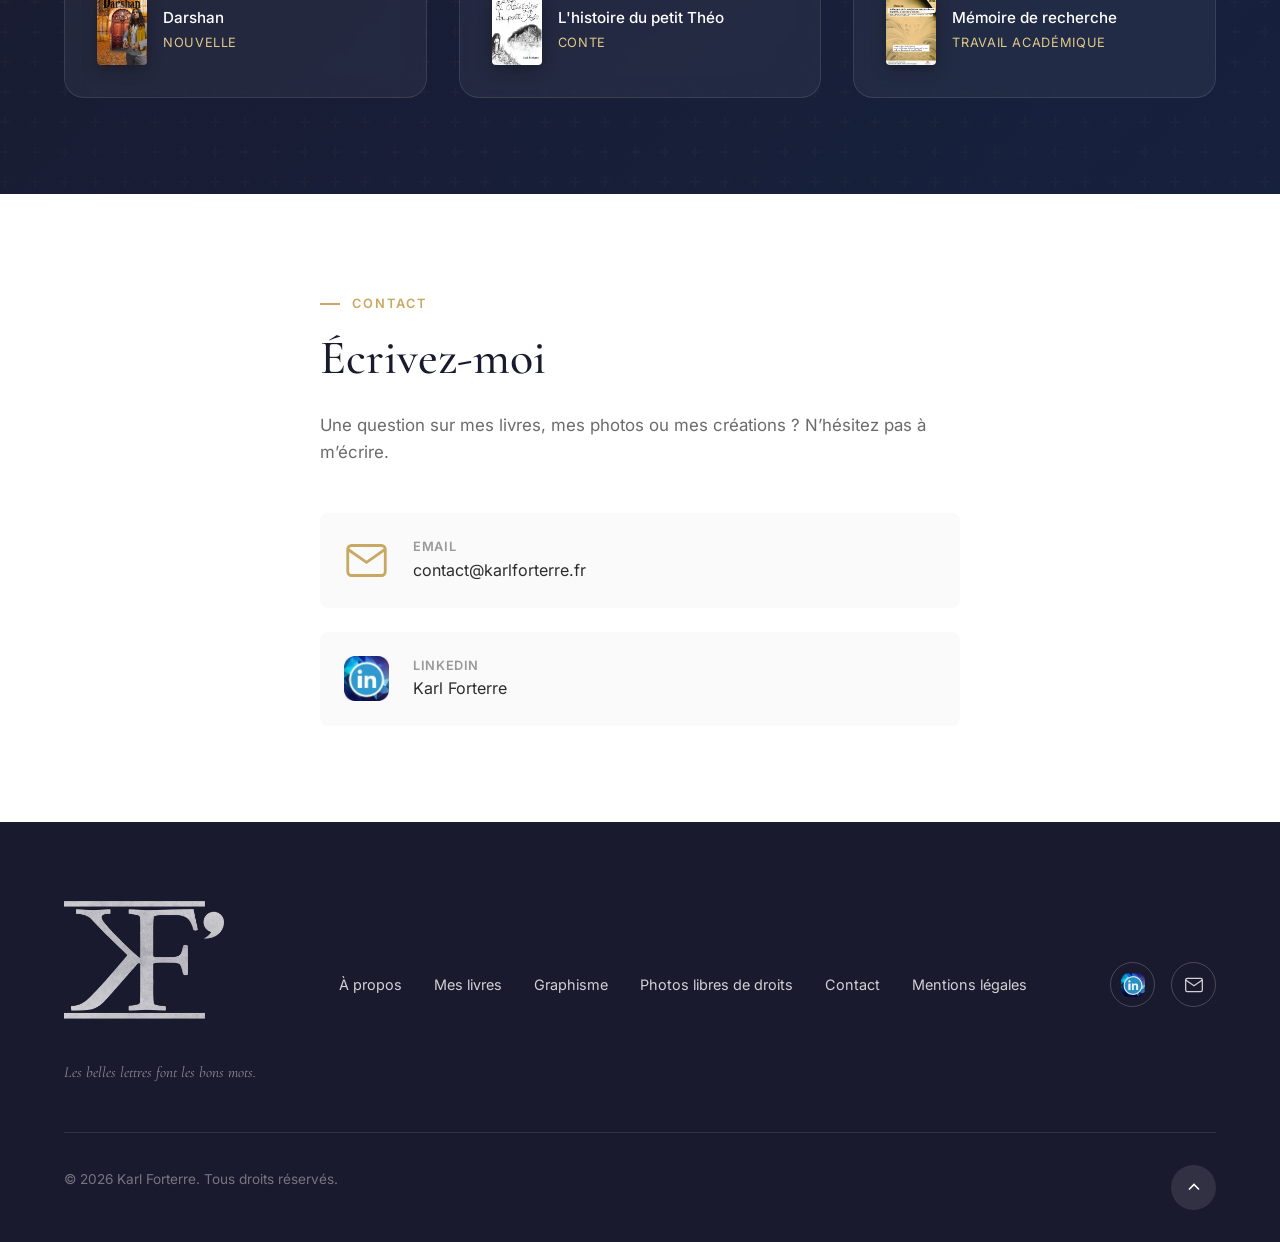
==== commit aa9b2780: "Pexels Hero : badge dans la section du site photo, données structurées et llms.txt Karl Forterre fai" ====
--- a/index.html
+++ b/index.html
@@ -49,6 +49,7 @@
                 },
                 "description": "Auteur de deux livres parus en 2023, Darshan et L'histoire du petit Théo, photographe et graphiste, Karl Forterre a consacré son mémoire de master à la médiation auctoriale des sites d'auteurs.",
                 "knowsAbout": ["écriture", "édition", "graphisme", "photographie", "médiation auctoriale", "site d'auteur"],
+                "award": "Pexels Hero",
                 "sameAs": [
                     "https://photos.karlforterre.fr/",
                     "https://www.pexels.com/@karl-forterre-28489473",
@@ -762,6 +763,7 @@
                 <span class="section-label reveal-element">photos.karlforterre.fr</span>
                 <h2 class="section-title reveal-element">Séries et galeries</h2>
                 <p class="section-description reveal-element">Des centaines de photographies libres de droits, racontées en séries et rangées en galeries, à télécharger gratuitement sur Pexels.</p>
+                <p class="site-photo-distinction reveal-element"><a href="https://www.pexels.com/@karl-forterre-28489473" class="site-photo-badge" target="_blank" rel="noopener">Pexels Hero</a> <span>Je fais partie de la communauté que Pexels réserve, sur invitation, aux photographes dont son équipe de sélection retient et met en avant de nombreuses images.</span></p>
                 <p class="site-photo-chiffres" id="site-photo-chiffres" hidden data-sans-traduction></p>
             </div>
 
--- a/styles.css
+++ b/styles.css
@@ -4075,6 +4075,35 @@
     display: none !important;
 }
 
+.site-photo-distinction {
+    max-width: 600px;
+    margin: var(--space-md) auto 0;
+    font-size: 0.95rem;
+    line-height: 1.7;
+    color: var(--color-text-light);
+}
+
+.site-photo-badge {
+    display: inline-block;
+    margin-right: 0.4em;
+    padding: 0.1em 0.75em;
+    border: 1px solid var(--color-accent-dark);
+    border-radius: 999px;
+    font-size: 0.75rem;
+    font-weight: 600;
+    letter-spacing: 0.08em;
+    text-transform: uppercase;
+    white-space: nowrap;
+    color: var(--color-accent-dark);
+    text-decoration: none;
+}
+
+.site-photo-badge:hover,
+.site-photo-badge:focus-visible {
+    background: var(--color-accent-dark);
+    color: var(--color-surface);
+}
+
 .site-photo-chiffres {
     margin-top: var(--space-md);
     font-size: 0.9rem;
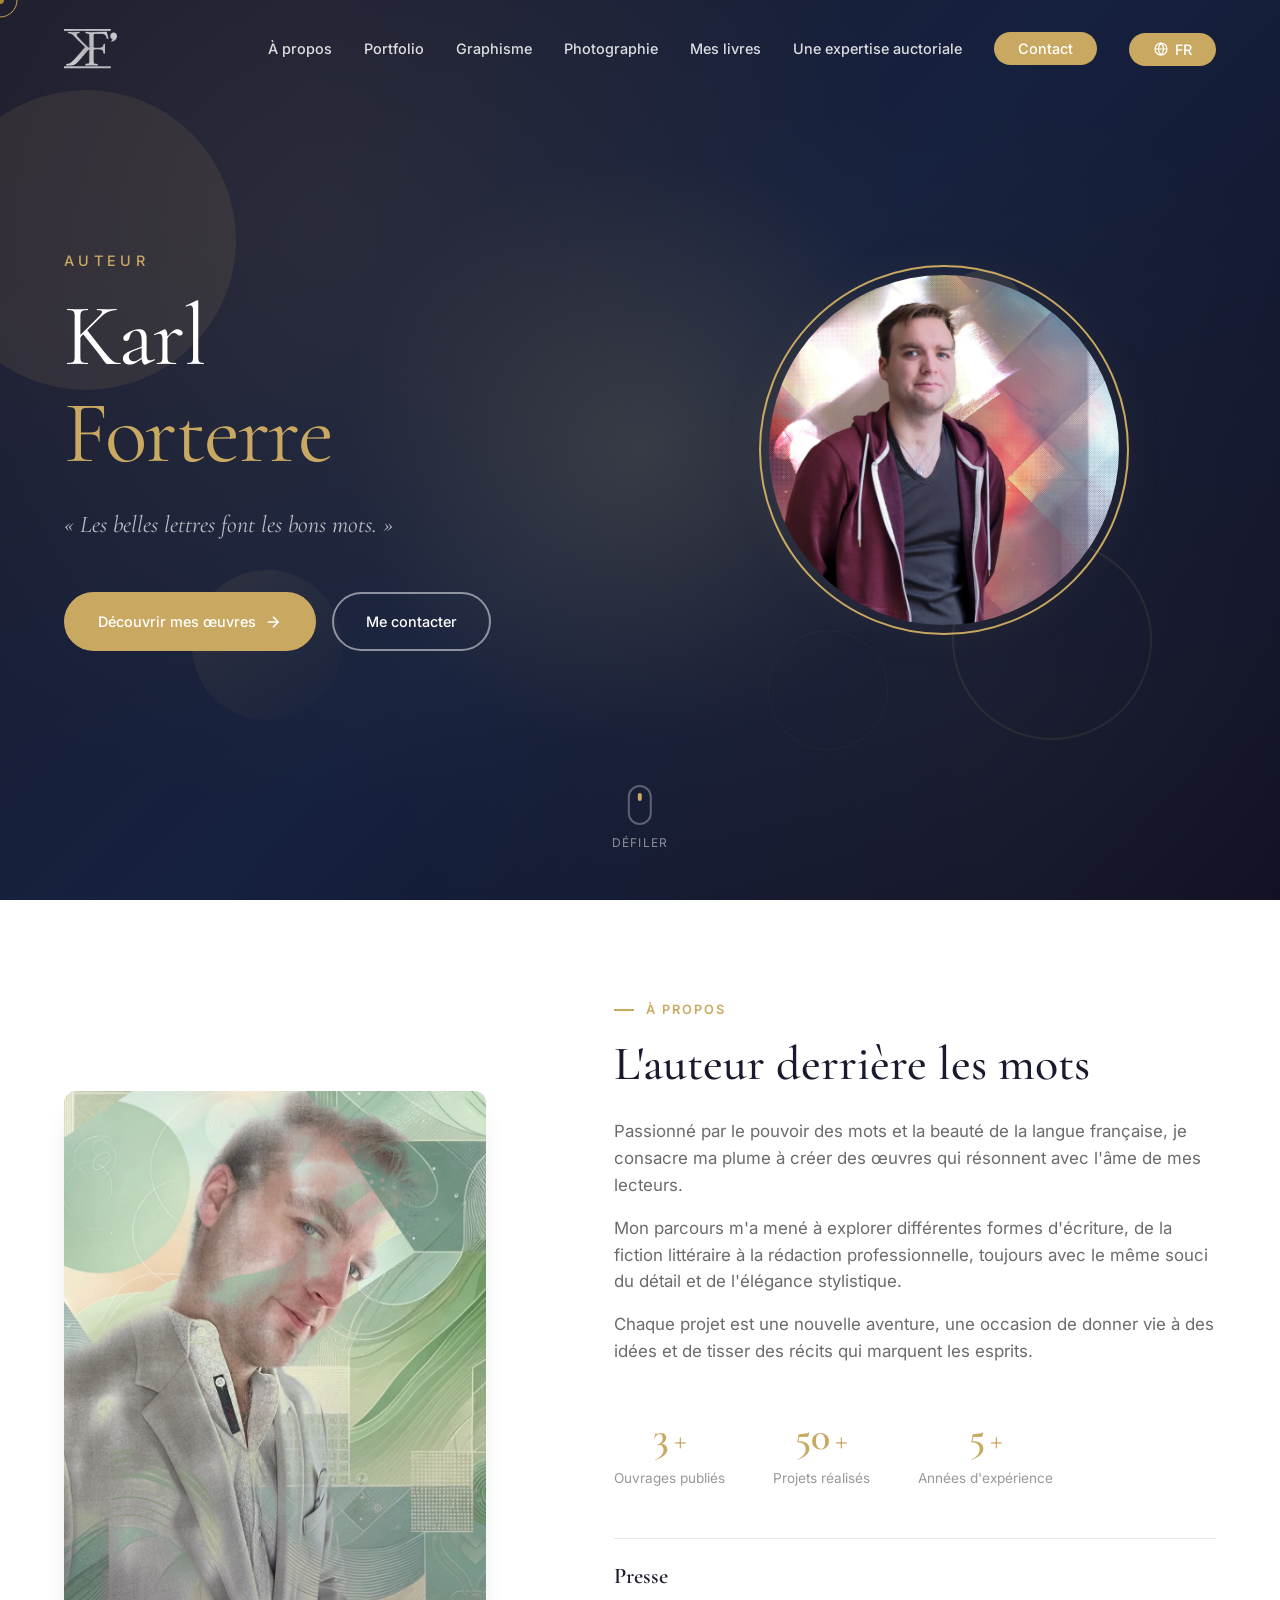
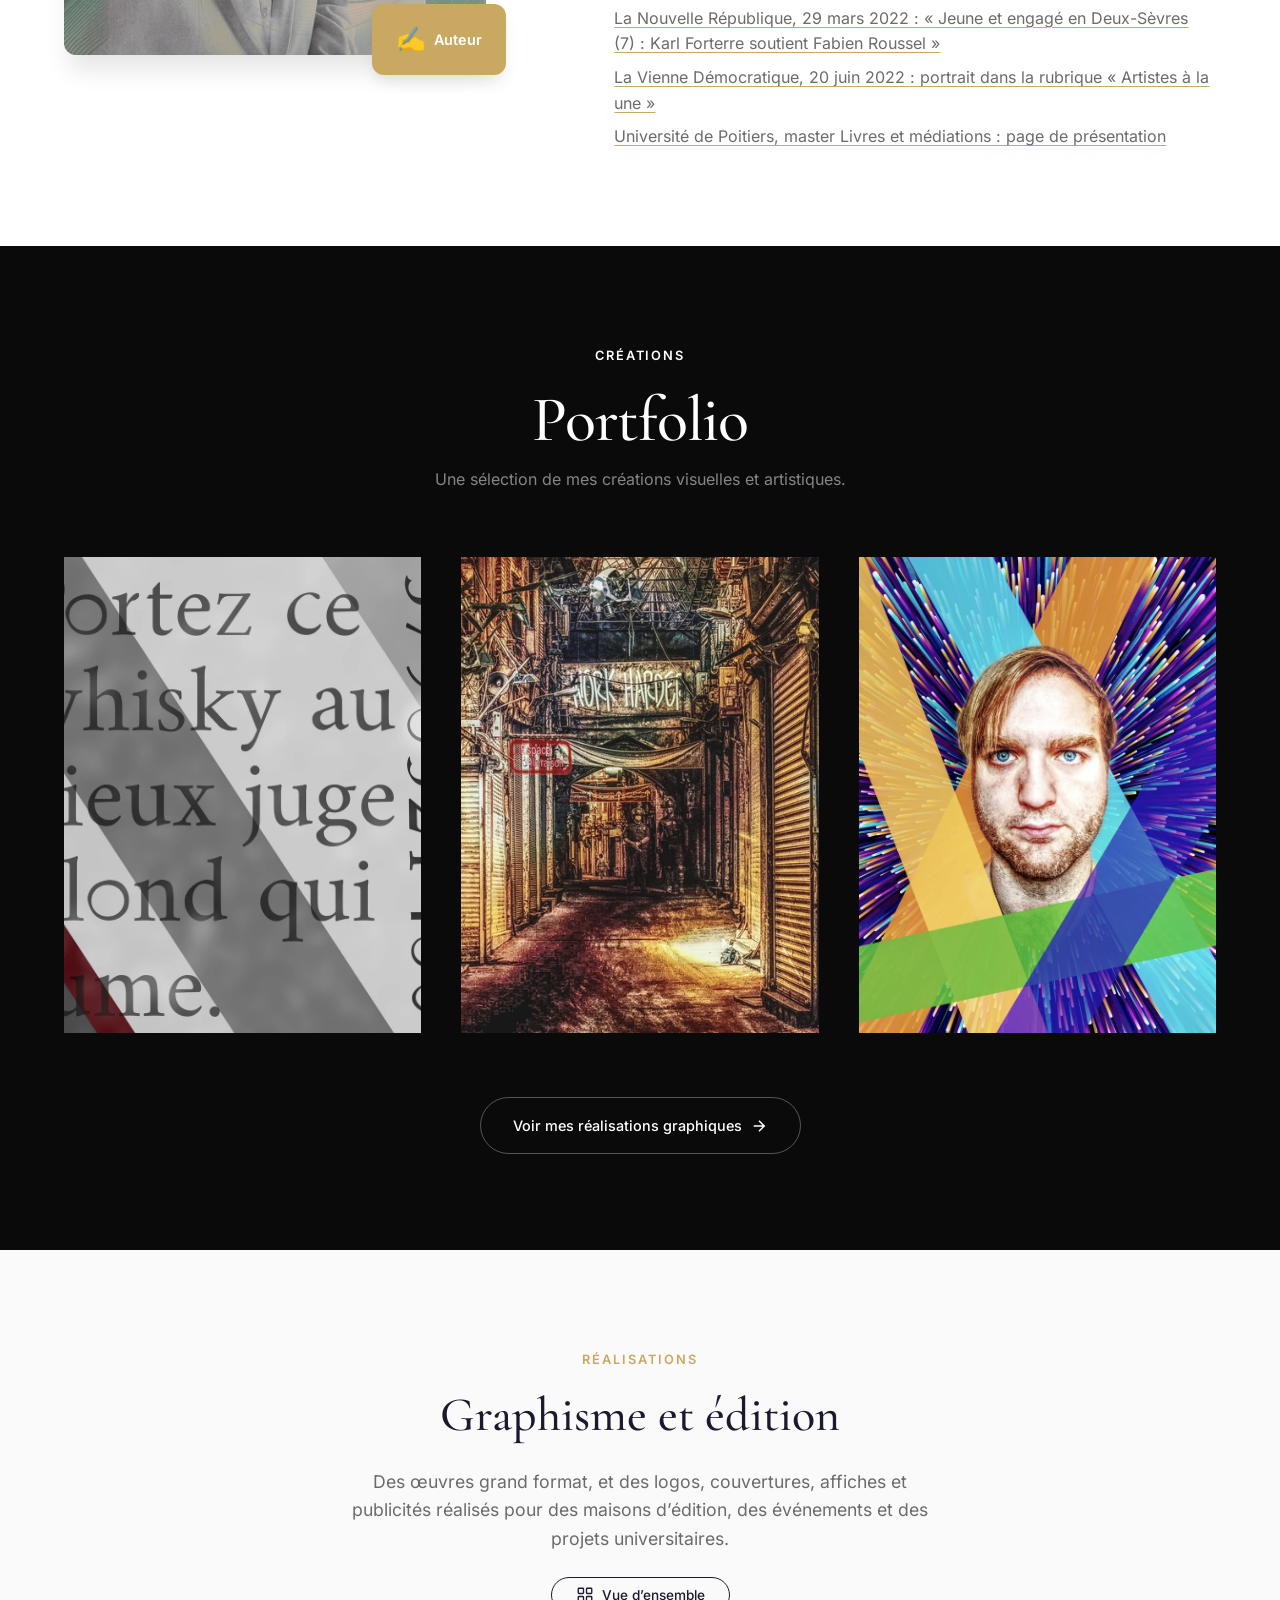
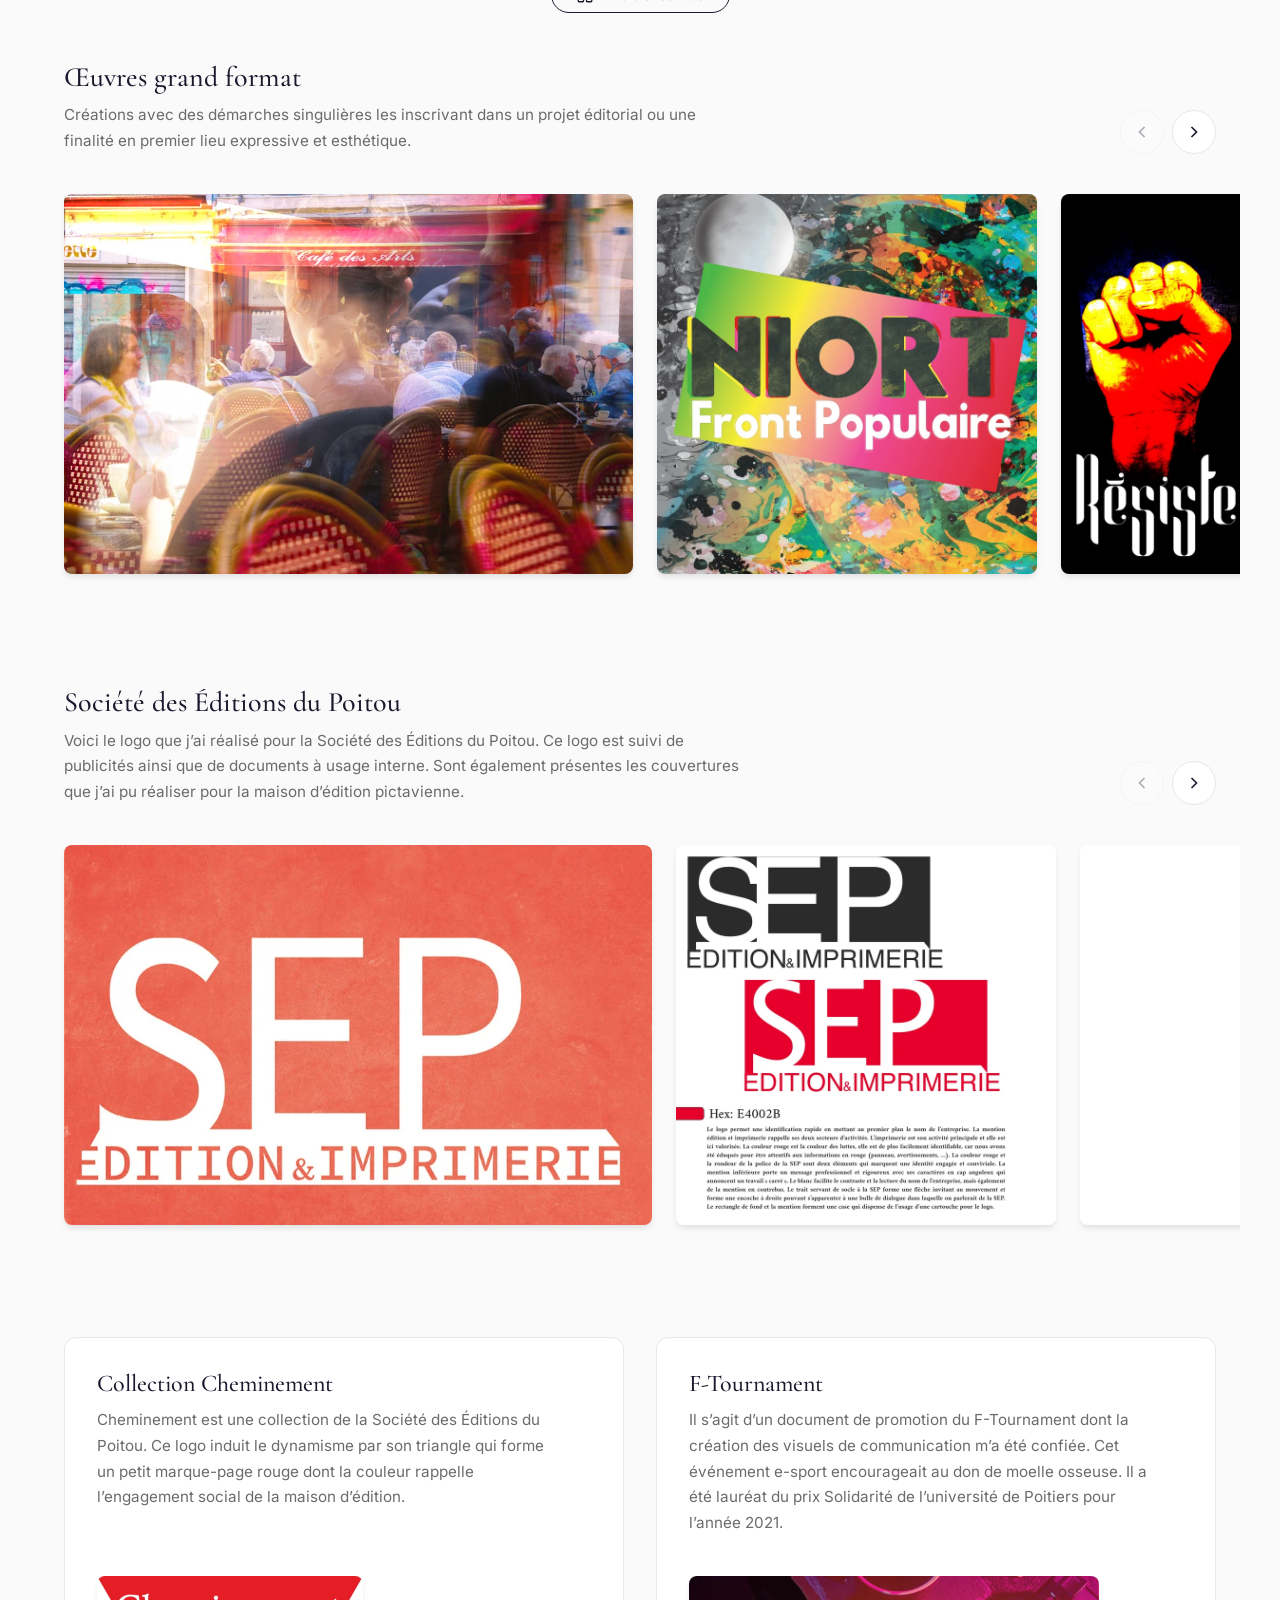
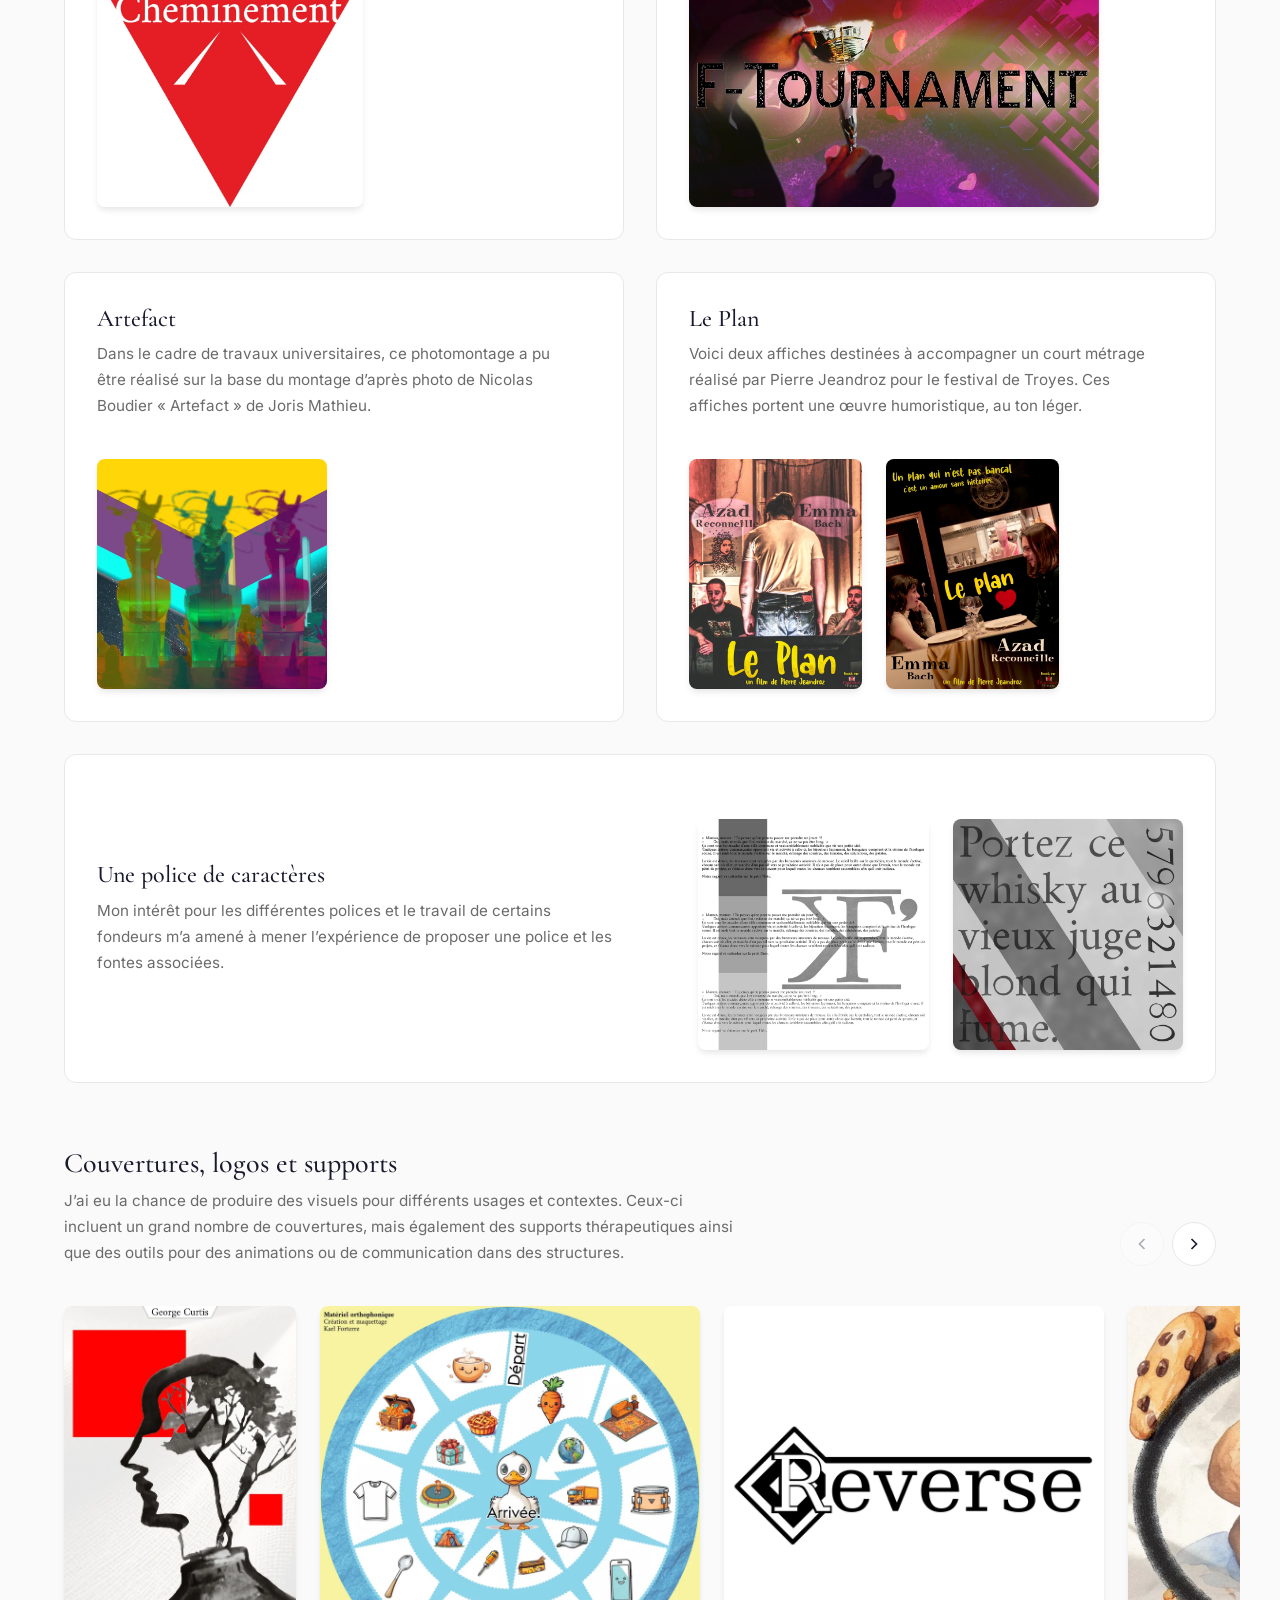
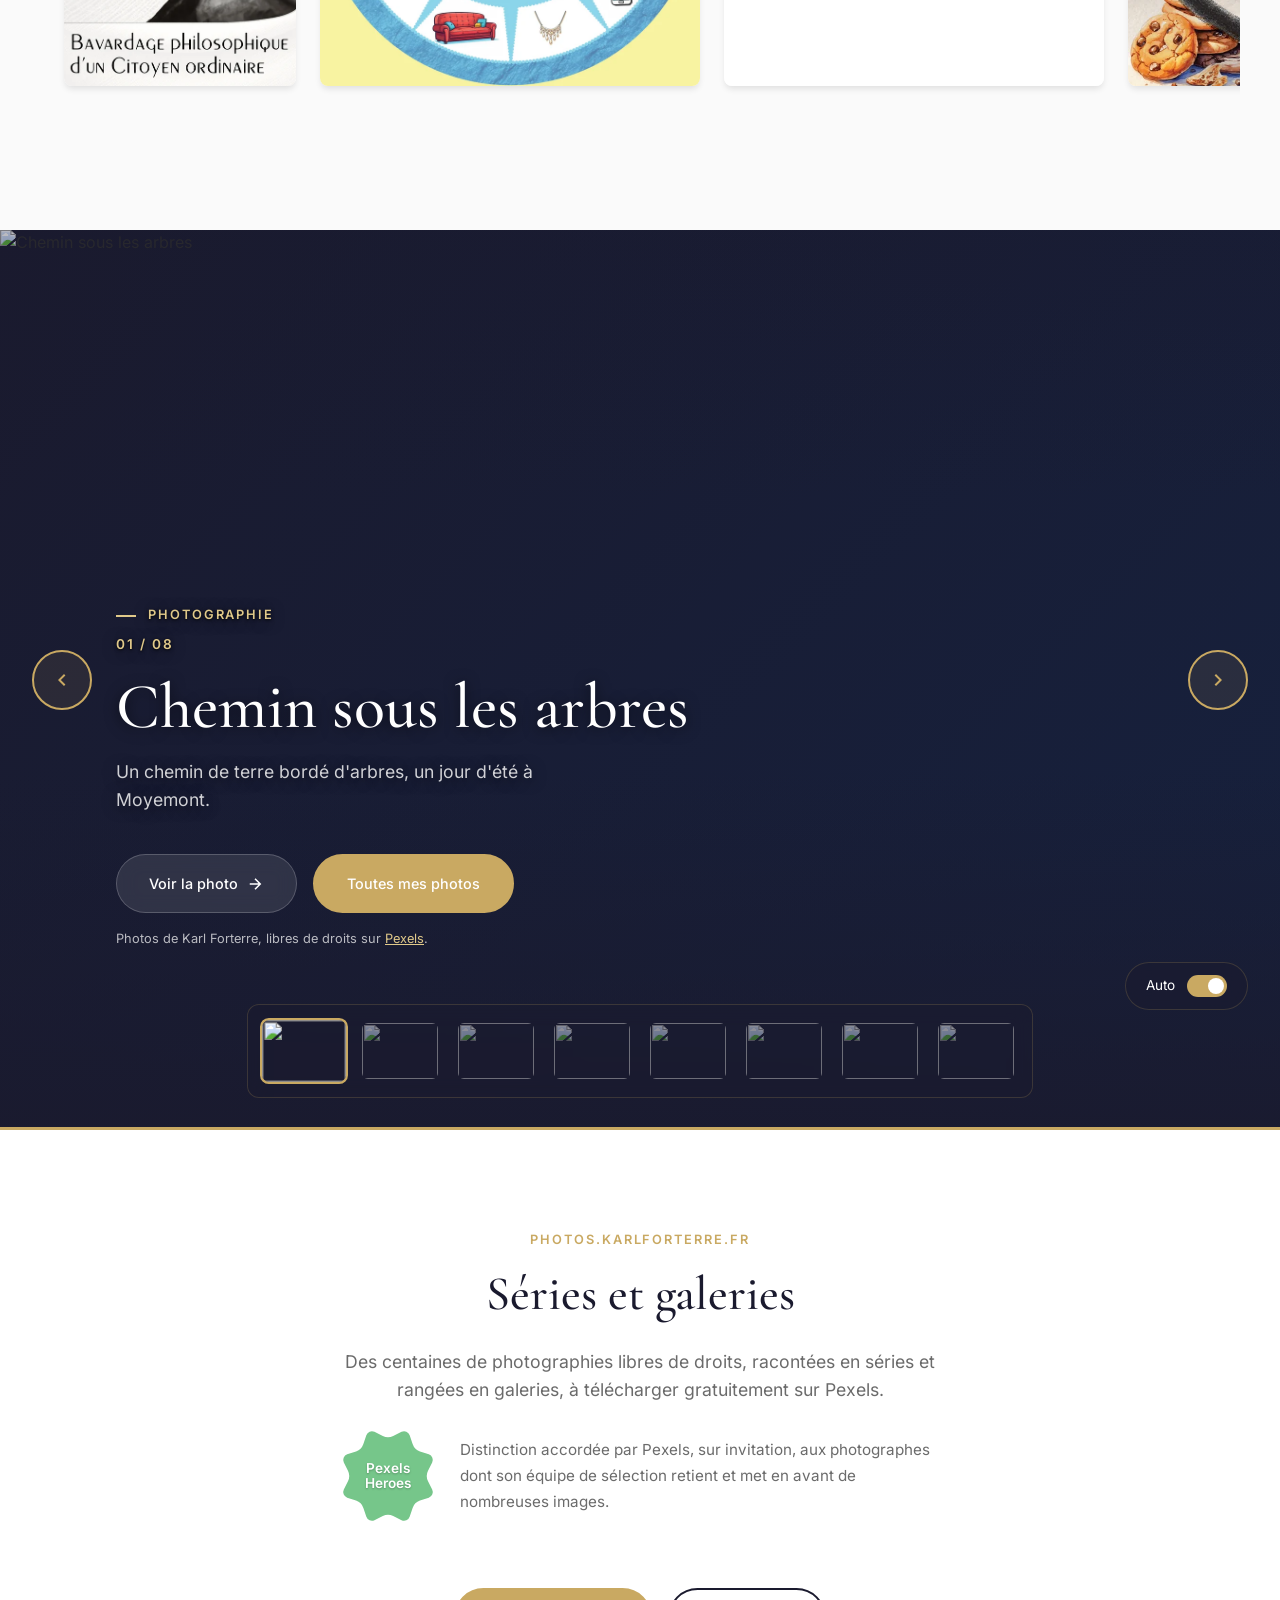
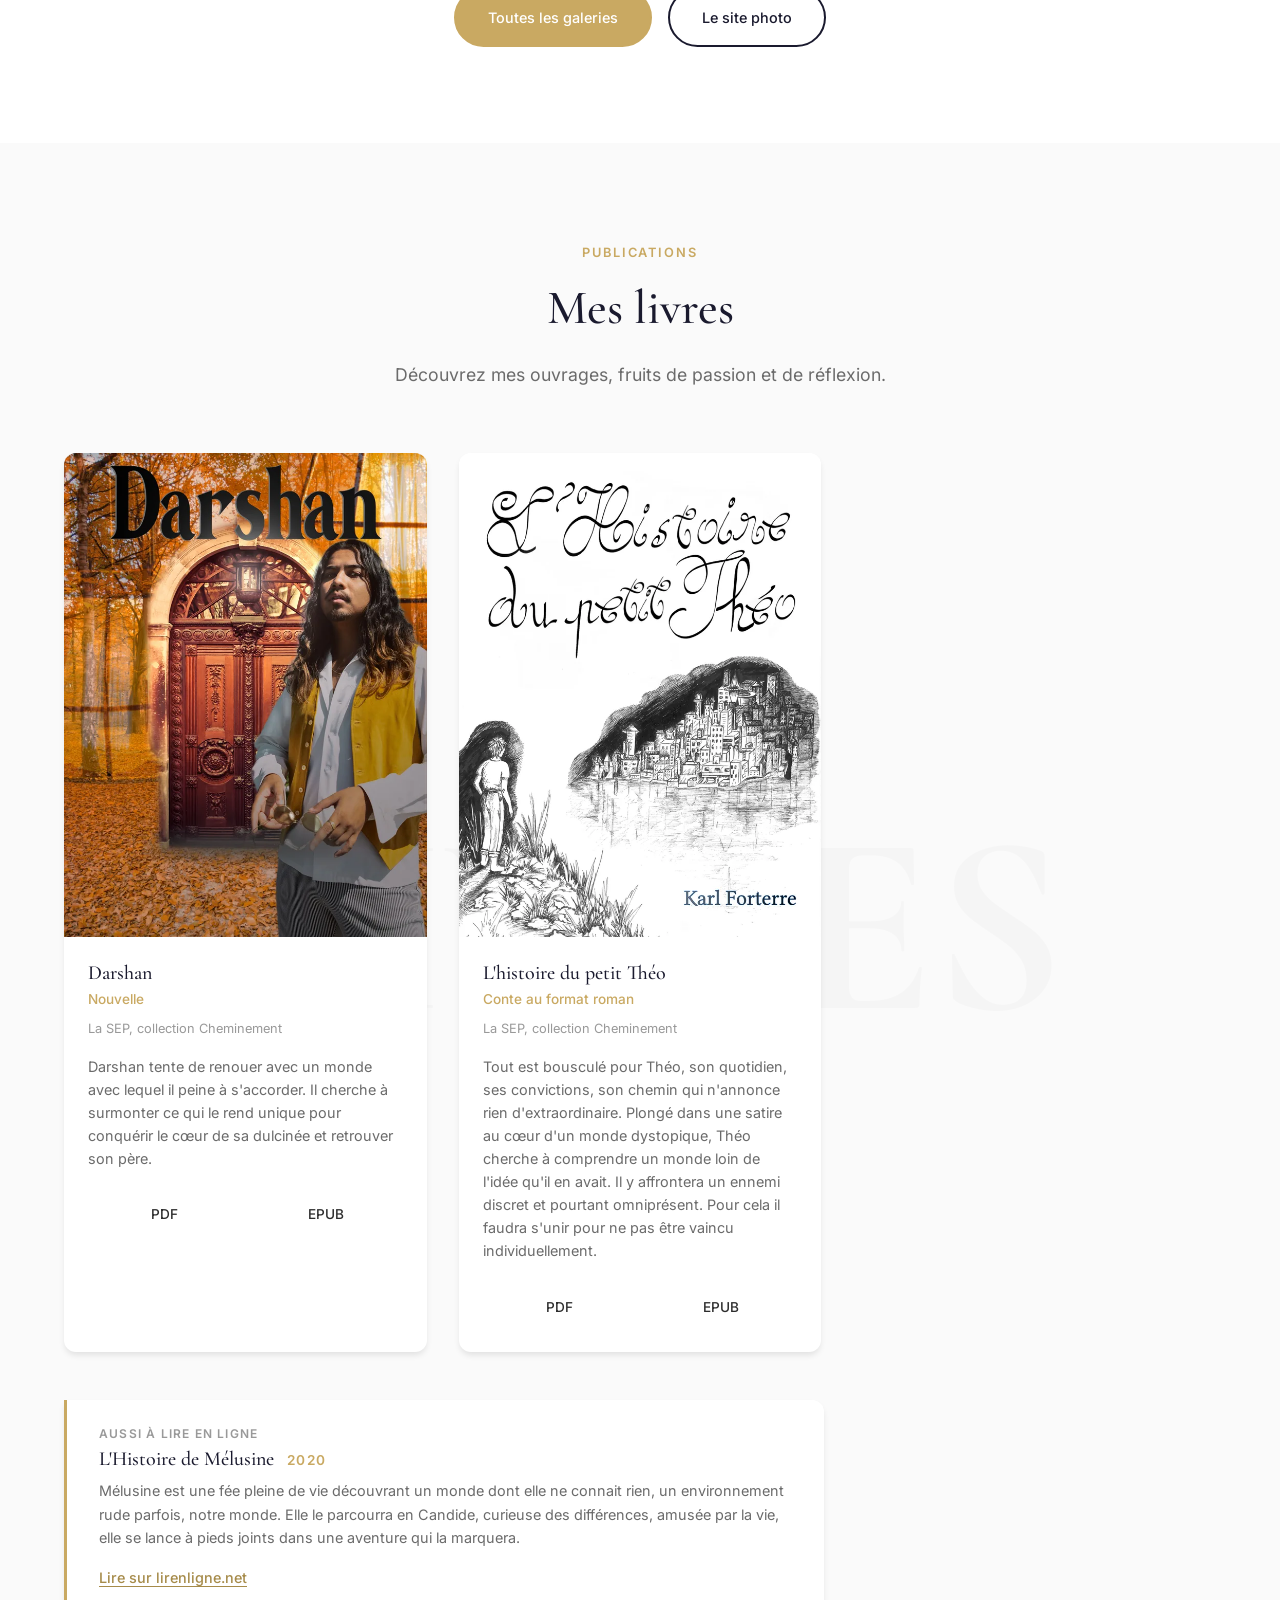
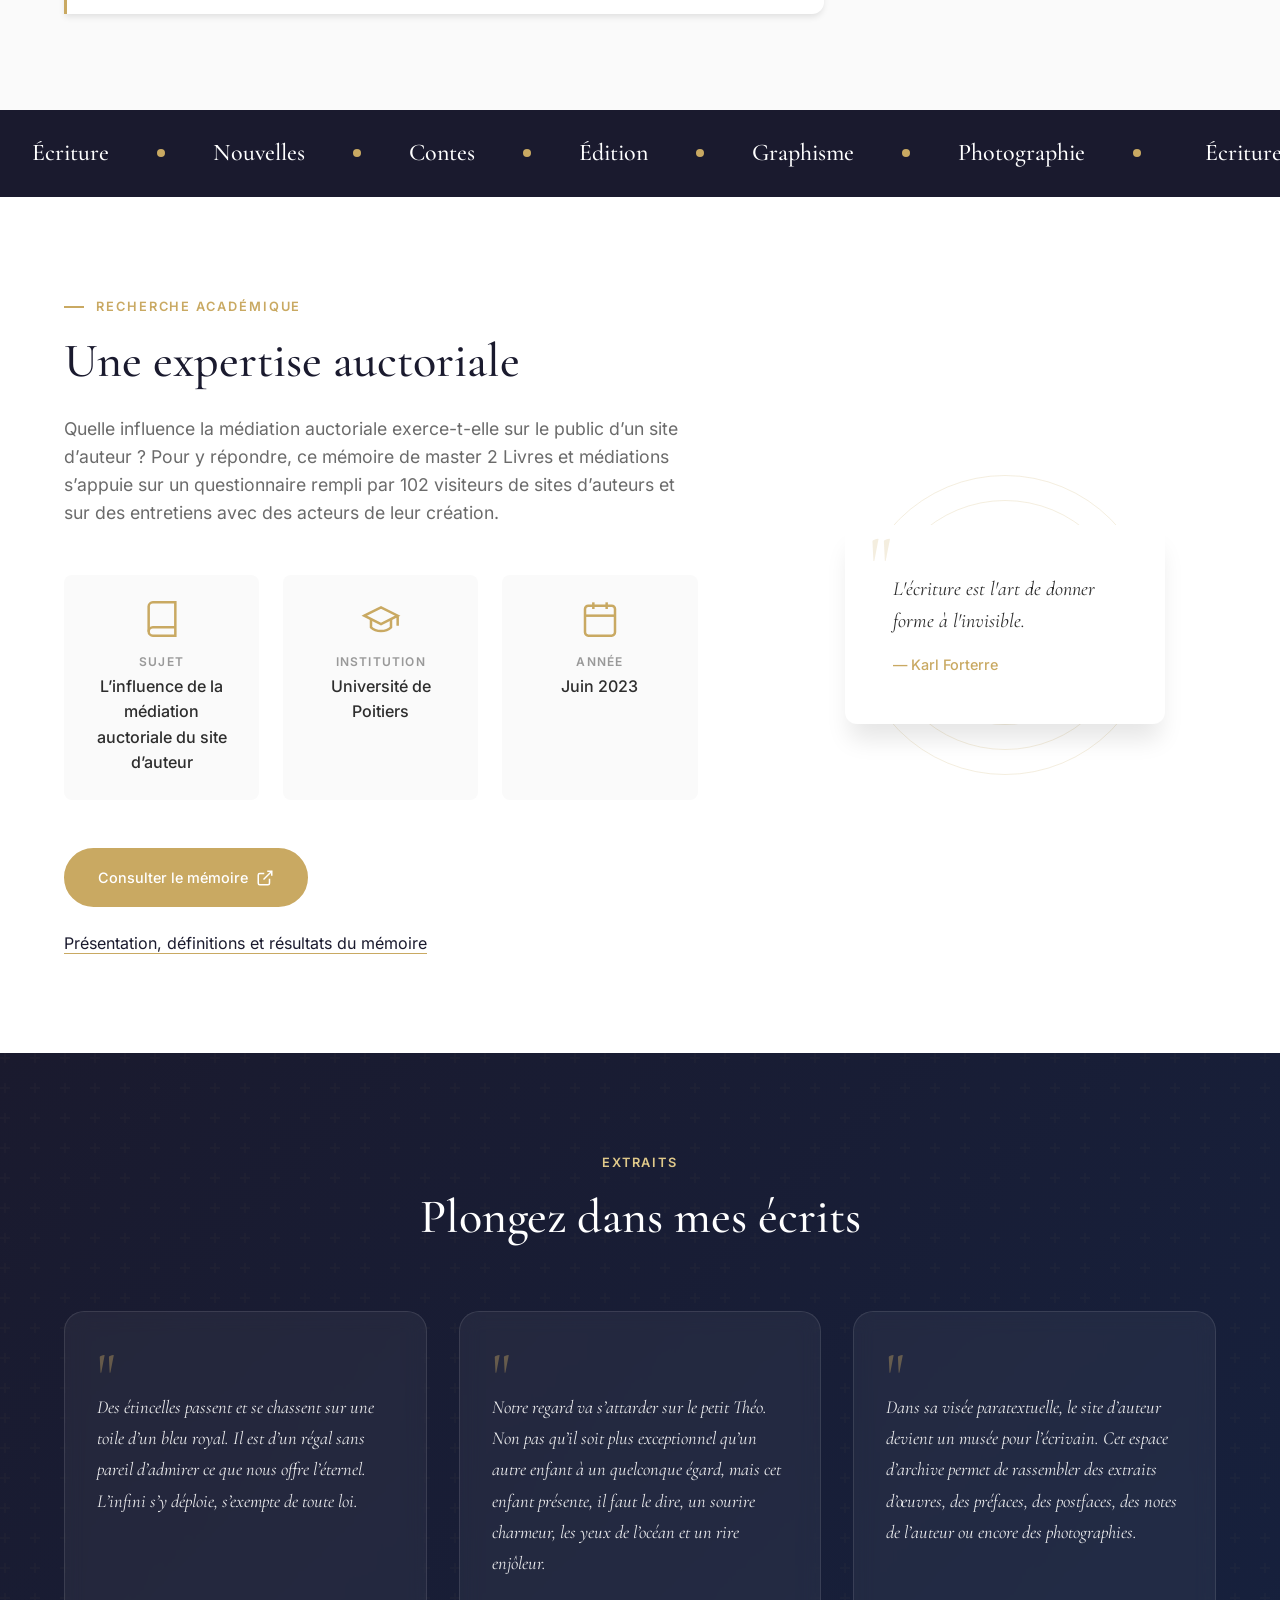
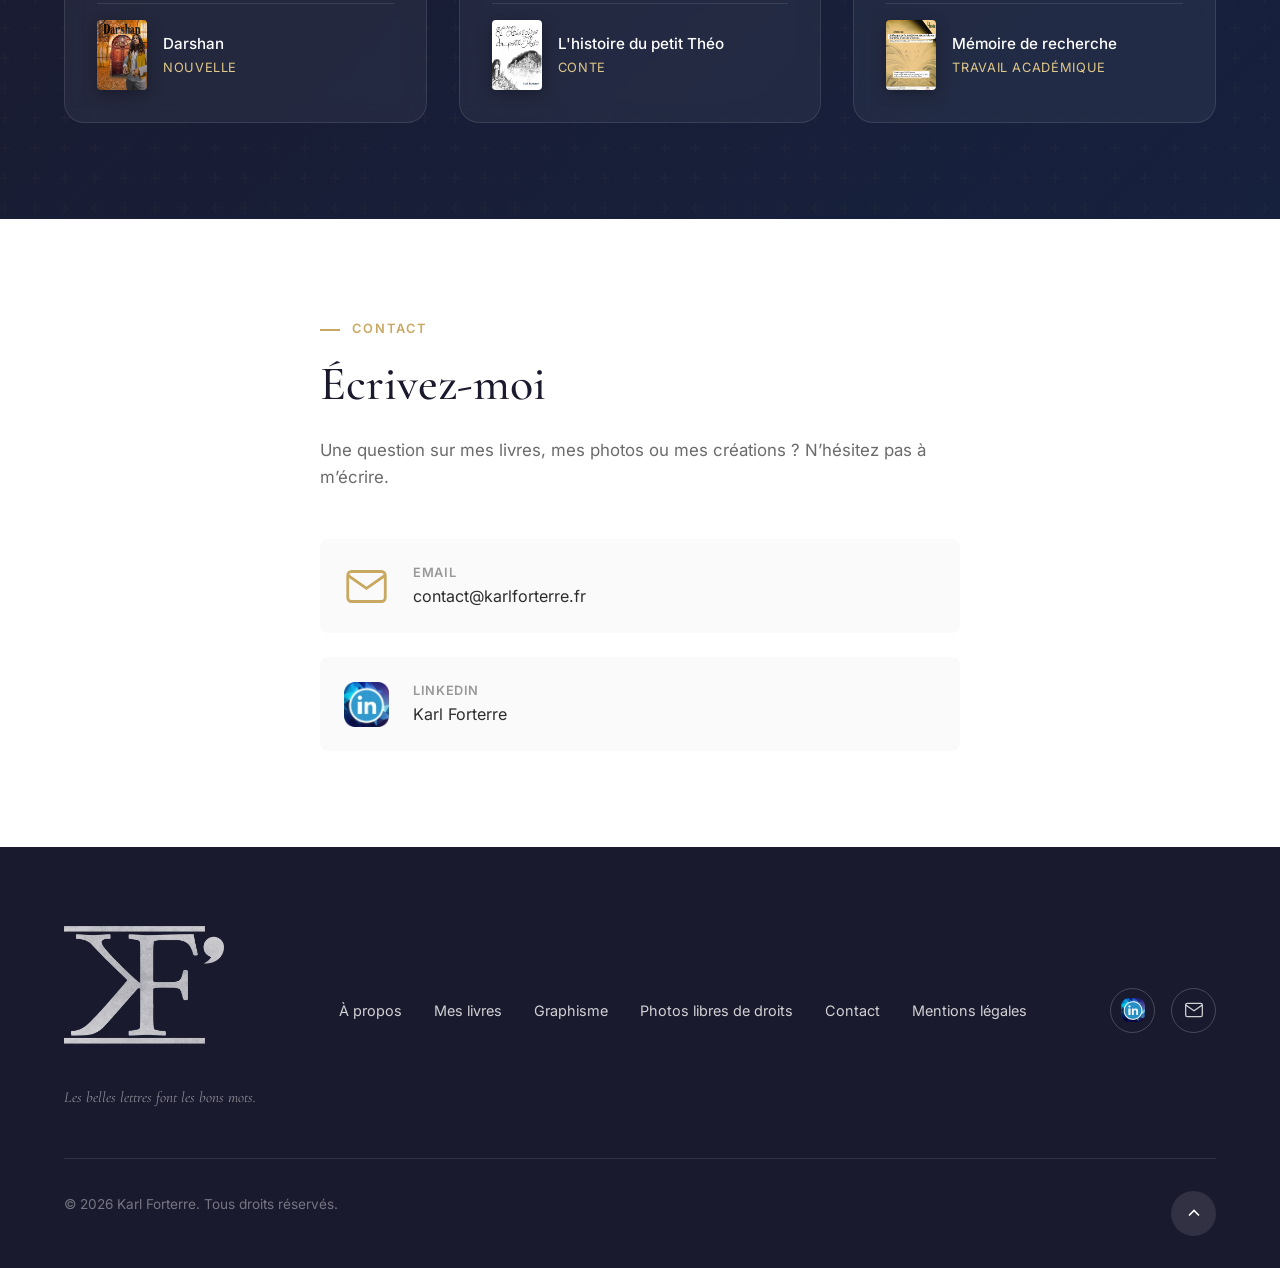
==== commit 0d4e8b0e: "Pexels Heroes : la pastille verte de Pexels, redessinée, et le mot « distinction » À la demande de K" ====
--- a/index.html
+++ b/index.html
@@ -49,7 +49,7 @@
                 },
                 "description": "Auteur de deux livres parus en 2023, Darshan et L'histoire du petit Théo, photographe et graphiste, Karl Forterre a consacré son mémoire de master à la médiation auctoriale des sites d'auteurs.",
                 "knowsAbout": ["écriture", "édition", "graphisme", "photographie", "médiation auctoriale", "site d'auteur"],
-                "award": "Pexels Hero",
+                "award": "Pexels Heroes",
                 "sameAs": [
                     "https://photos.karlforterre.fr/",
                     "https://www.pexels.com/@karl-forterre-28489473",
@@ -763,7 +763,10 @@
                 <span class="section-label reveal-element">photos.karlforterre.fr</span>
                 <h2 class="section-title reveal-element">Séries et galeries</h2>
                 <p class="section-description reveal-element">Des centaines de photographies libres de droits, racontées en séries et rangées en galeries, à télécharger gratuitement sur Pexels.</p>
-                <p class="site-photo-distinction reveal-element"><a href="https://www.pexels.com/@karl-forterre-28489473" class="site-photo-badge" target="_blank" rel="noopener">Pexels Hero</a> <span>Je fais partie de la communauté que Pexels réserve, sur invitation, aux photographes dont son équipe de sélection retient et met en avant de nombreuses images.</span></p>
+                <div class="site-photo-distinction reveal-element">
+                    <a href="https://www.pexels.com/@karl-forterre-28489473" class="sceau-heroes" target="_blank" rel="noopener"><span>Pexels</span> <span>Heroes</span></a>
+                    <p>Distinction accordée par Pexels, sur invitation, aux photographes dont son équipe de sélection retient et met en avant de nombreuses images.</p>
+                </div>
                 <p class="site-photo-chiffres" id="site-photo-chiffres" hidden data-sans-traduction></p>
             </div>
 
--- a/styles.css
+++ b/styles.css
@@ -4075,33 +4075,61 @@
     display: none !important;
 }
 
+/* Distinction Pexels Heroes : la pastille festonnée de Pexels, redessinée
+   (images/sceau-pexels-heroes.svg), le titre à la place du chiffre */
 .site-photo-distinction {
+    display: flex;
+    align-items: center;
+    justify-content: center;
+    gap: var(--space-lg);
     max-width: 600px;
-    margin: var(--space-md) auto 0;
+    margin: var(--space-lg) auto 0;
+    text-align: left;
+}
+
+.site-photo-distinction p {
+    margin: 0;
     font-size: 0.95rem;
     line-height: 1.7;
     color: var(--color-text-light);
 }
 
-.site-photo-badge {
-    display: inline-block;
-    margin-right: 0.4em;
-    padding: 0.1em 0.75em;
-    border: 1px solid var(--color-accent-dark);
-    border-radius: 999px;
-    font-size: 0.75rem;
-    font-weight: 600;
-    letter-spacing: 0.08em;
-    text-transform: uppercase;
-    white-space: nowrap;
-    color: var(--color-accent-dark);
+.sceau-heroes {
+    flex: none;
+    display: flex;
+    flex-direction: column;
+    align-items: center;
+    justify-content: center;
+    width: 6rem;
+    height: 6rem;
+    background: url("images/sceau-pexels-heroes.svg") center / contain no-repeat;
+    color: #fff;
+    font-size: 0.85rem;
+    font-weight: 700;
+    line-height: 1.1;
+    text-align: center;
     text-decoration: none;
-}
-
-.site-photo-badge:hover,
-.site-photo-badge:focus-visible {
-    background: var(--color-accent-dark);
-    color: var(--color-surface);
+    text-shadow: 0 1px 2px rgba(0, 0, 0, 0.25);
+    transition: transform 0.3s ease;
+}
+
+.sceau-heroes:hover,
+.sceau-heroes:focus-visible {
+    transform: rotate(-8deg) scale(1.05);
+}
+
+@media (max-width: 600px) {
+    .site-photo-distinction {
+        flex-direction: column;
+        gap: var(--space-md);
+        text-align: center;
+    }
+}
+
+@media (prefers-reduced-motion: reduce) {
+    .sceau-heroes {
+        transition: none;
+    }
 }
 
 .site-photo-chiffres {
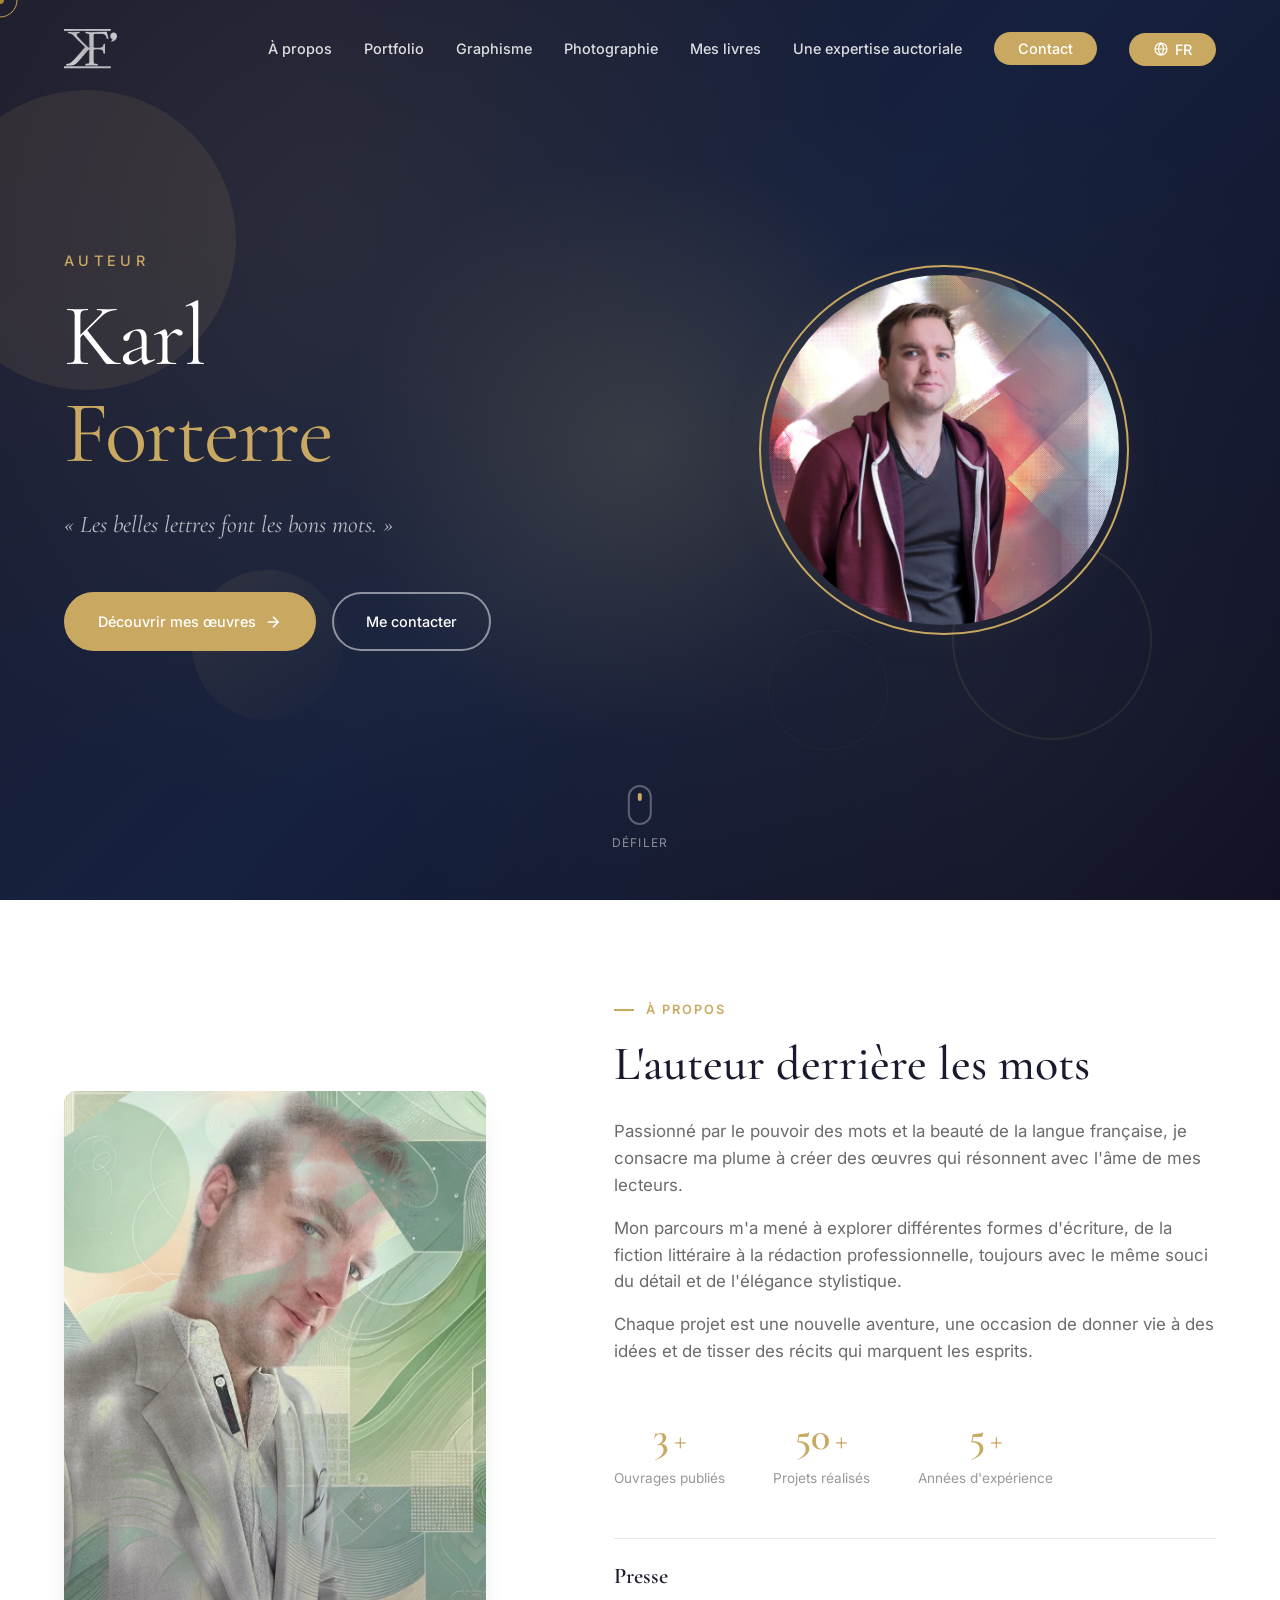
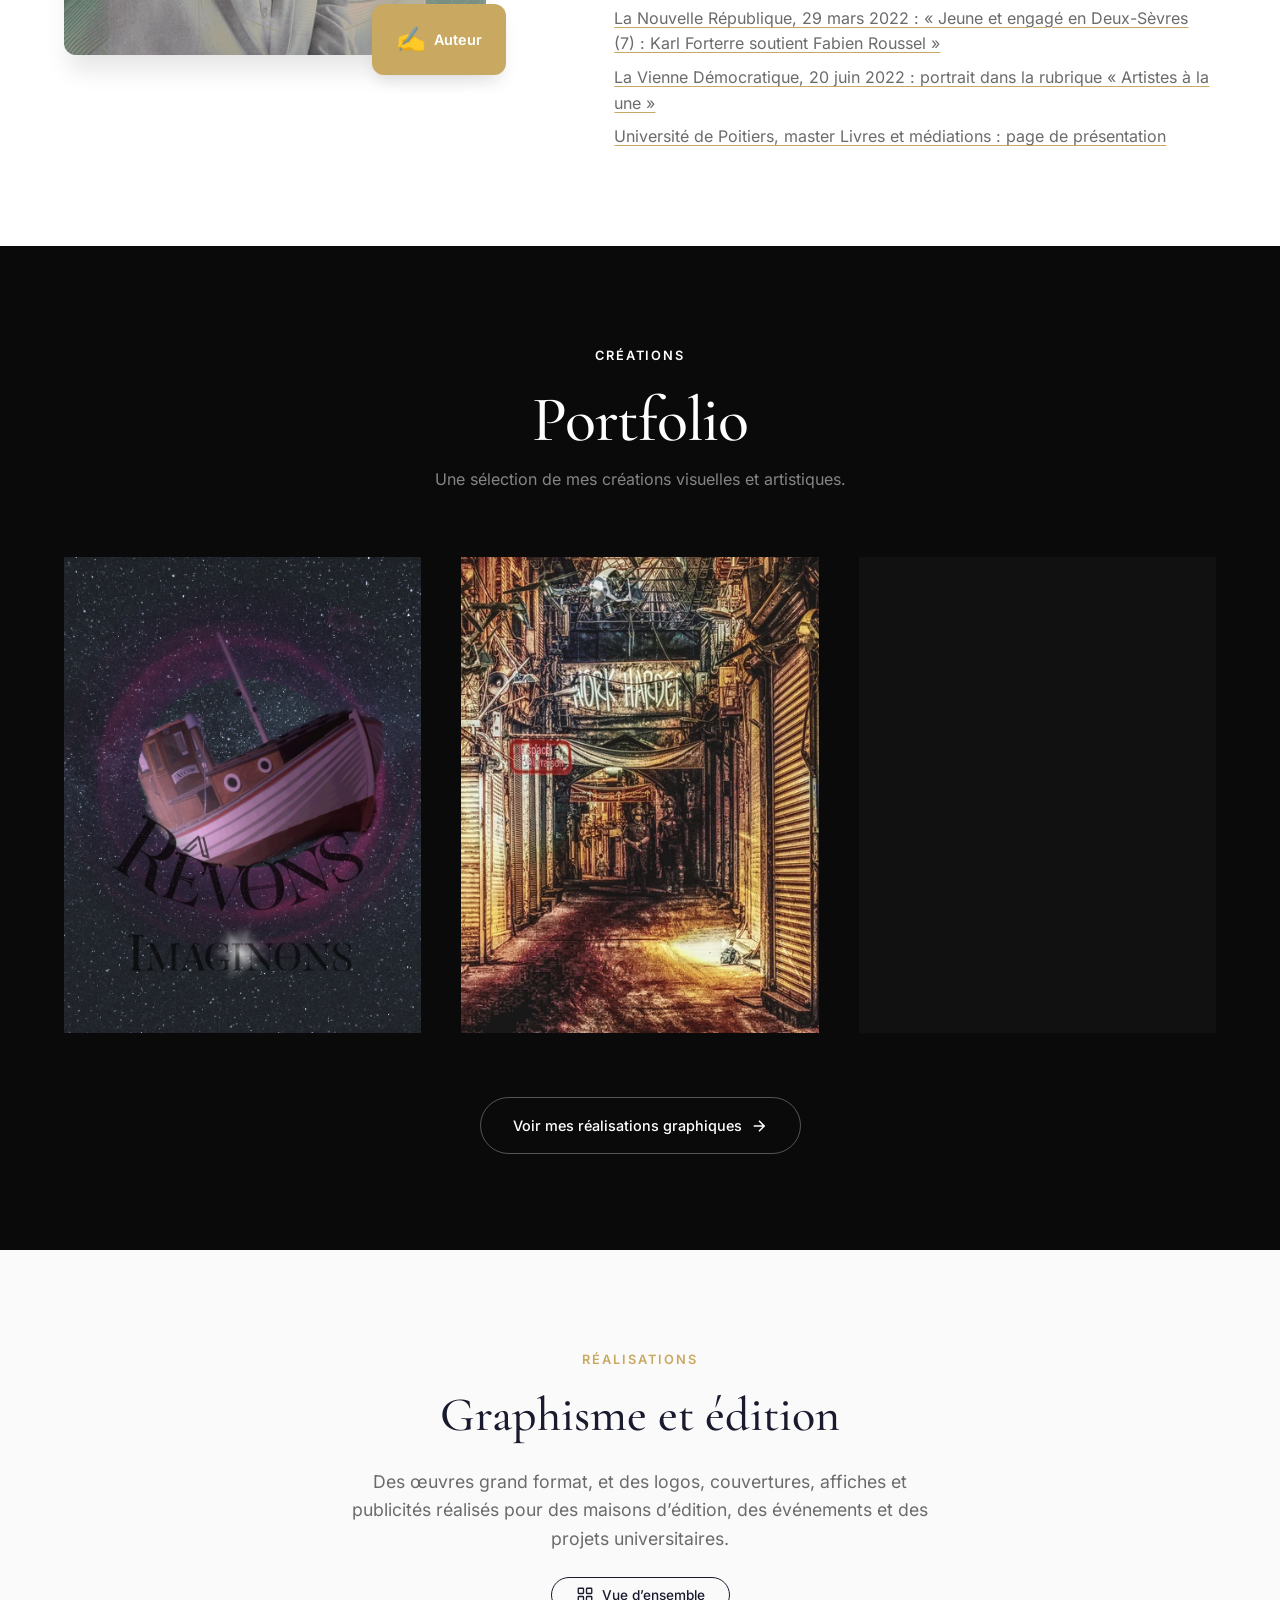
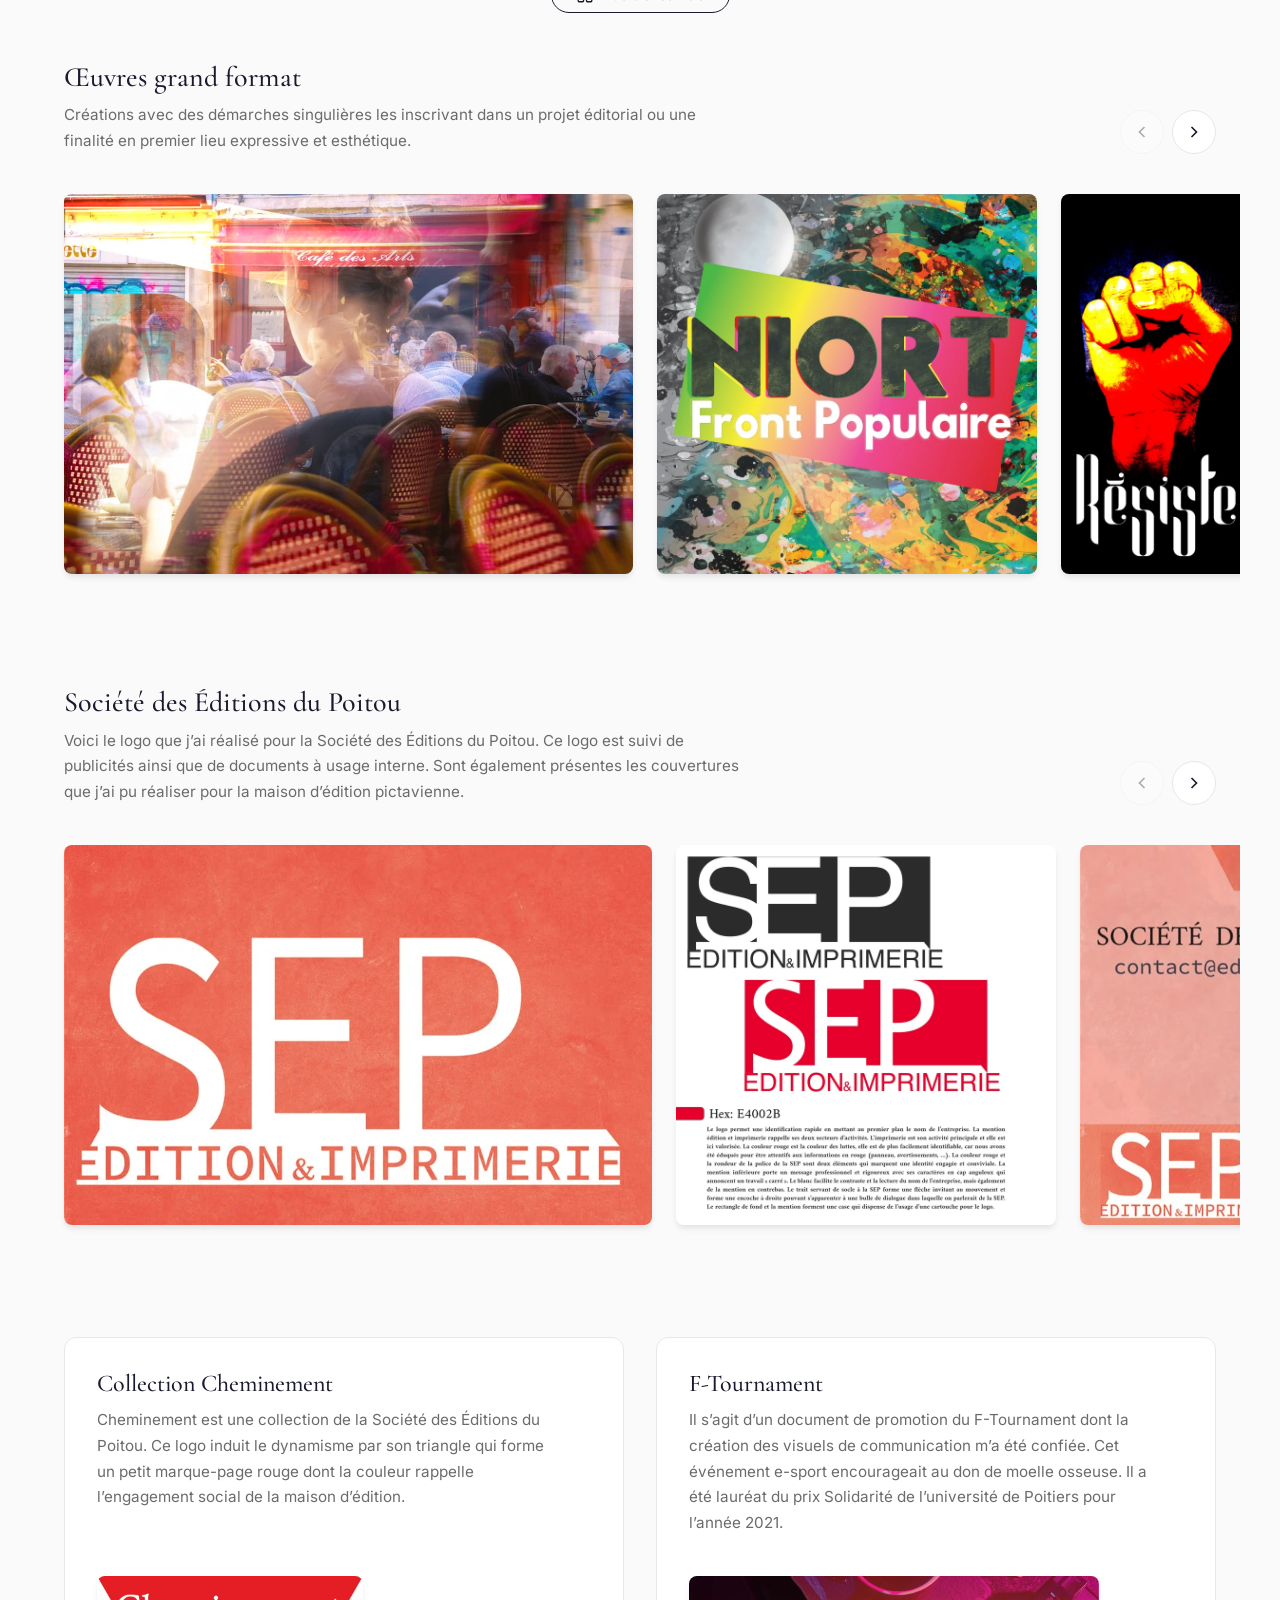
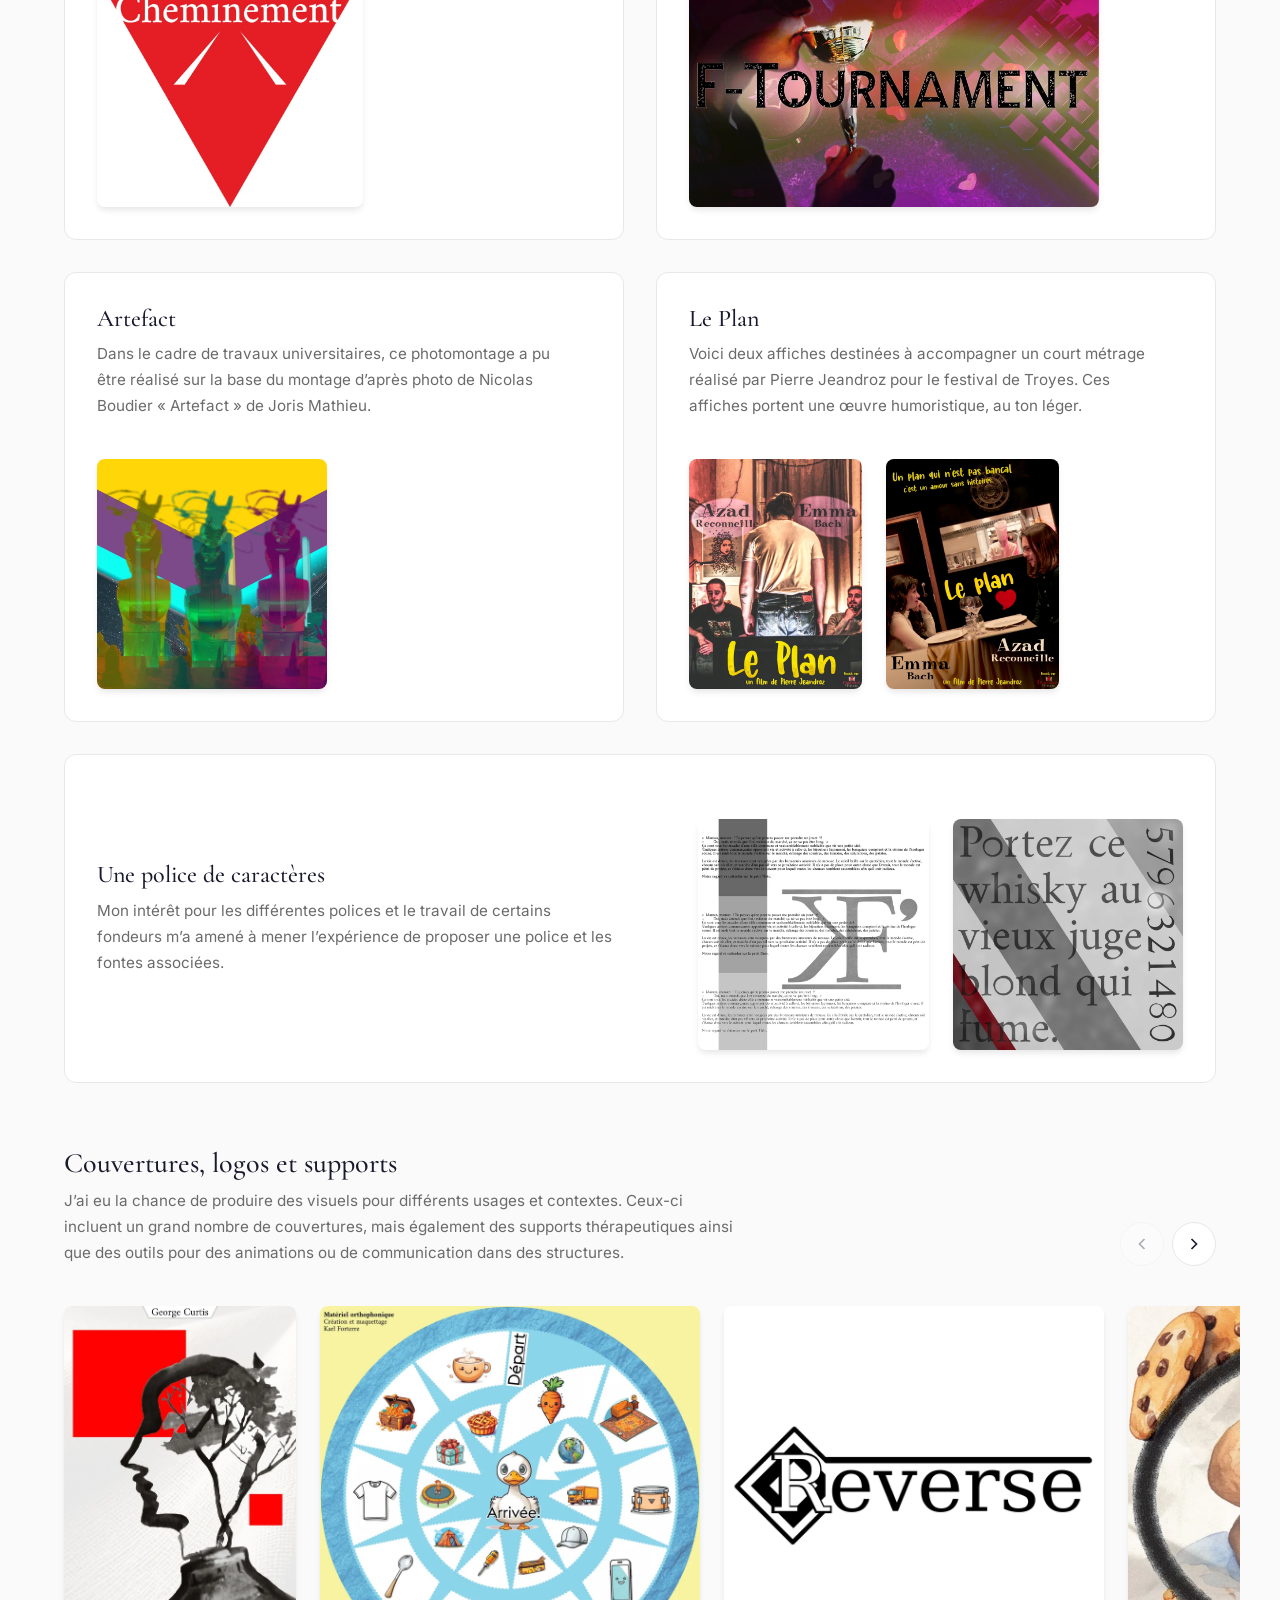
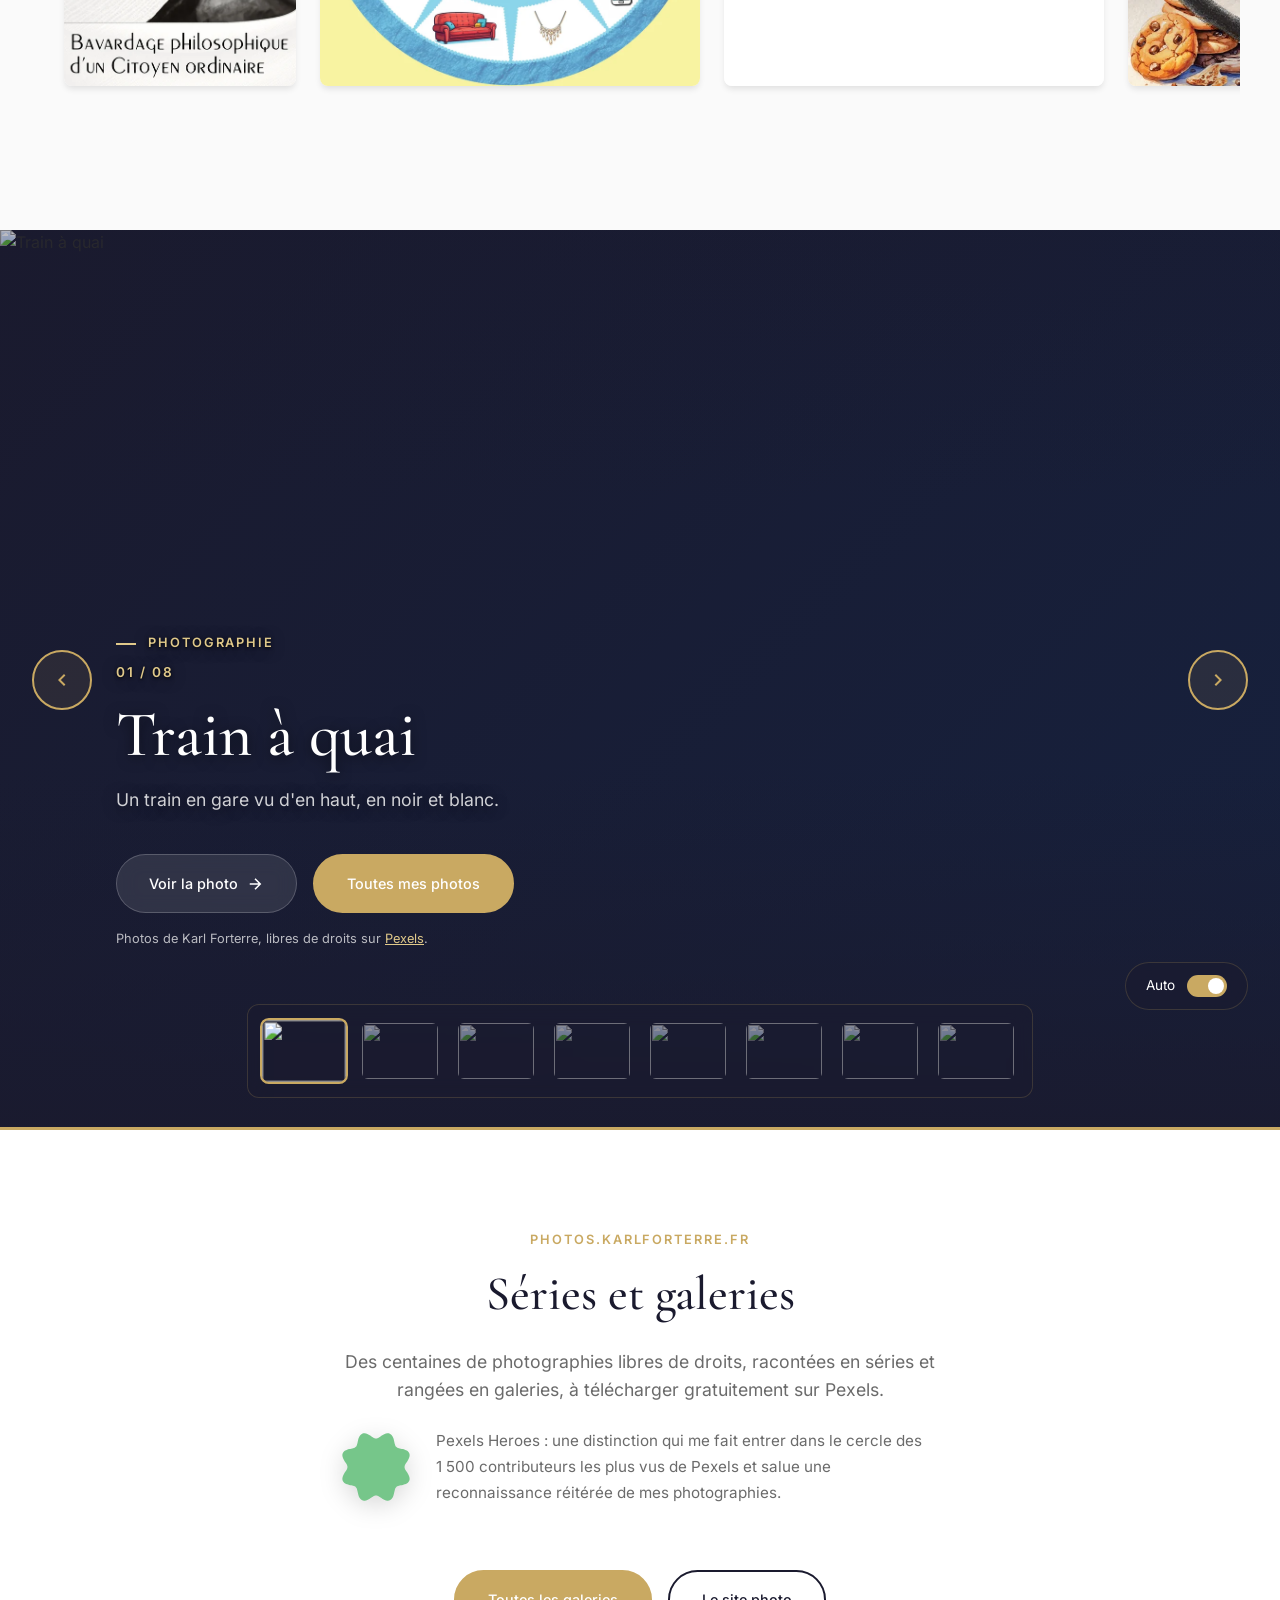
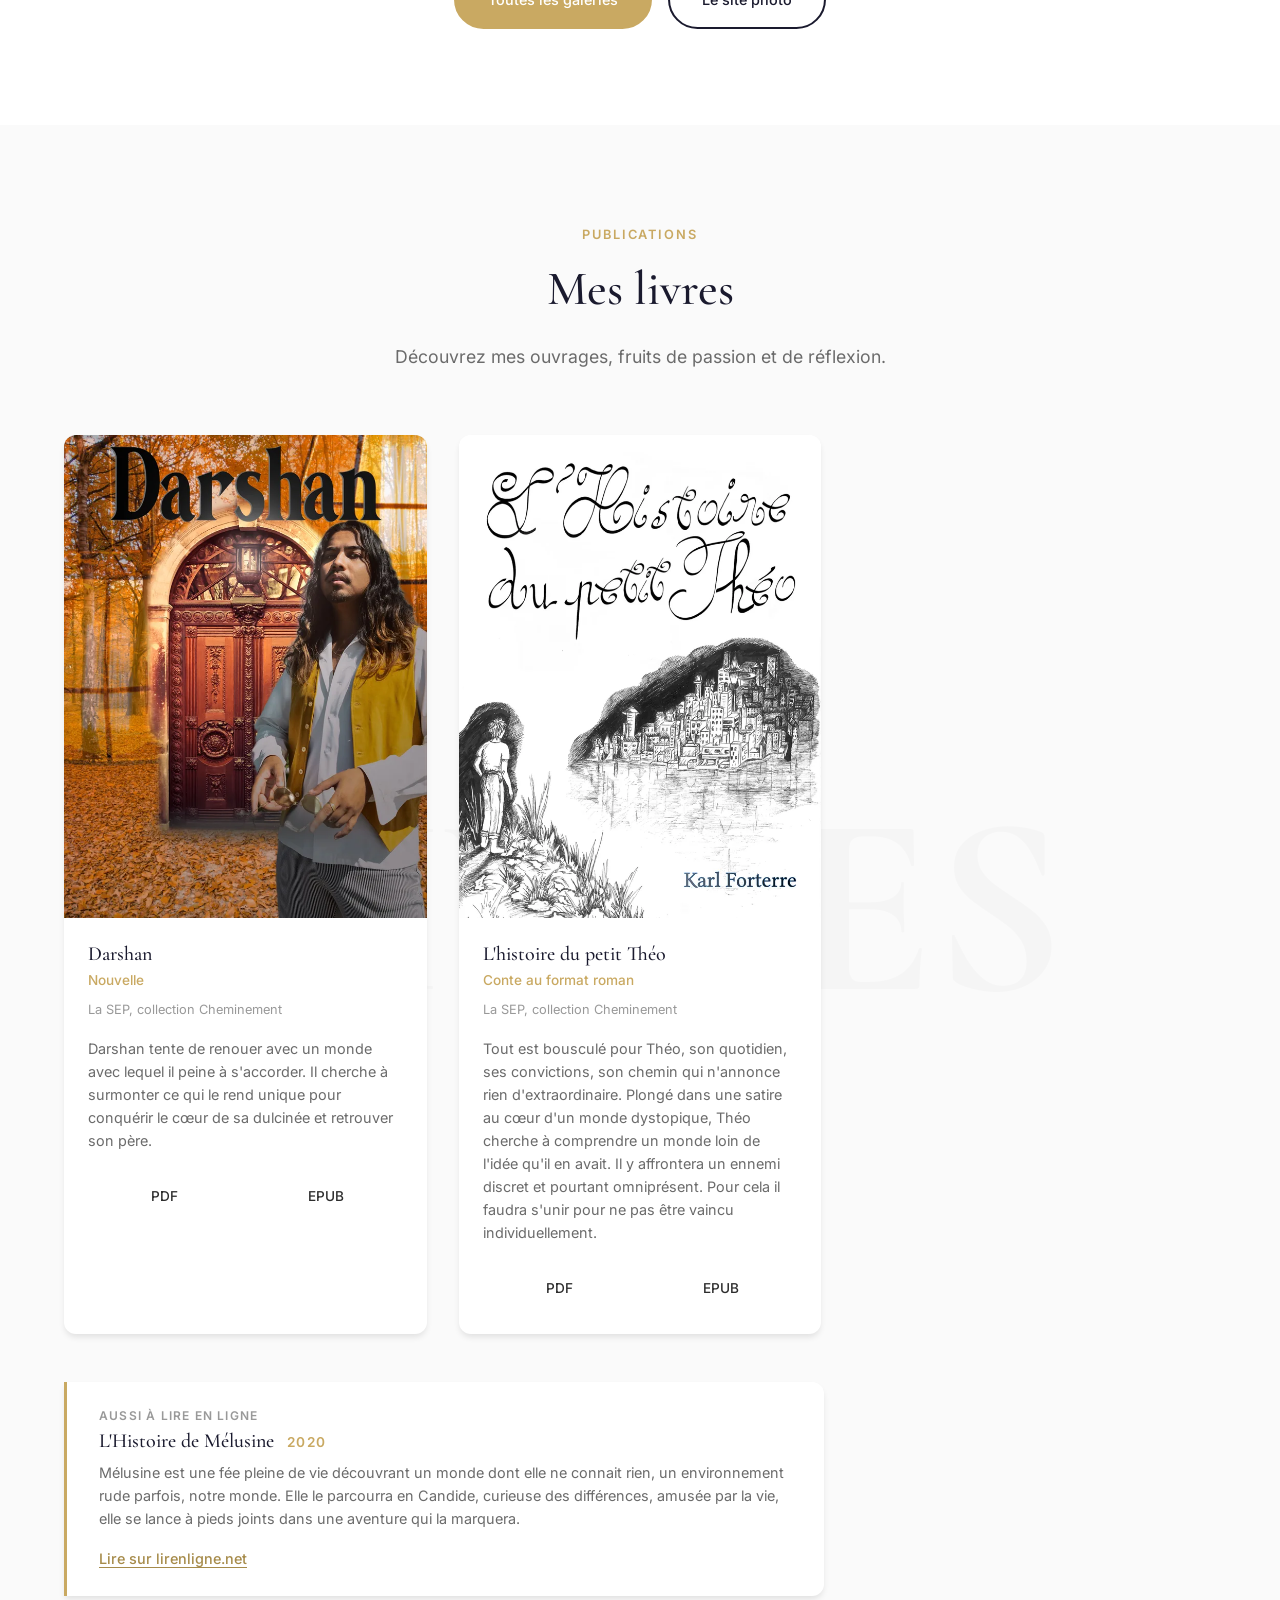
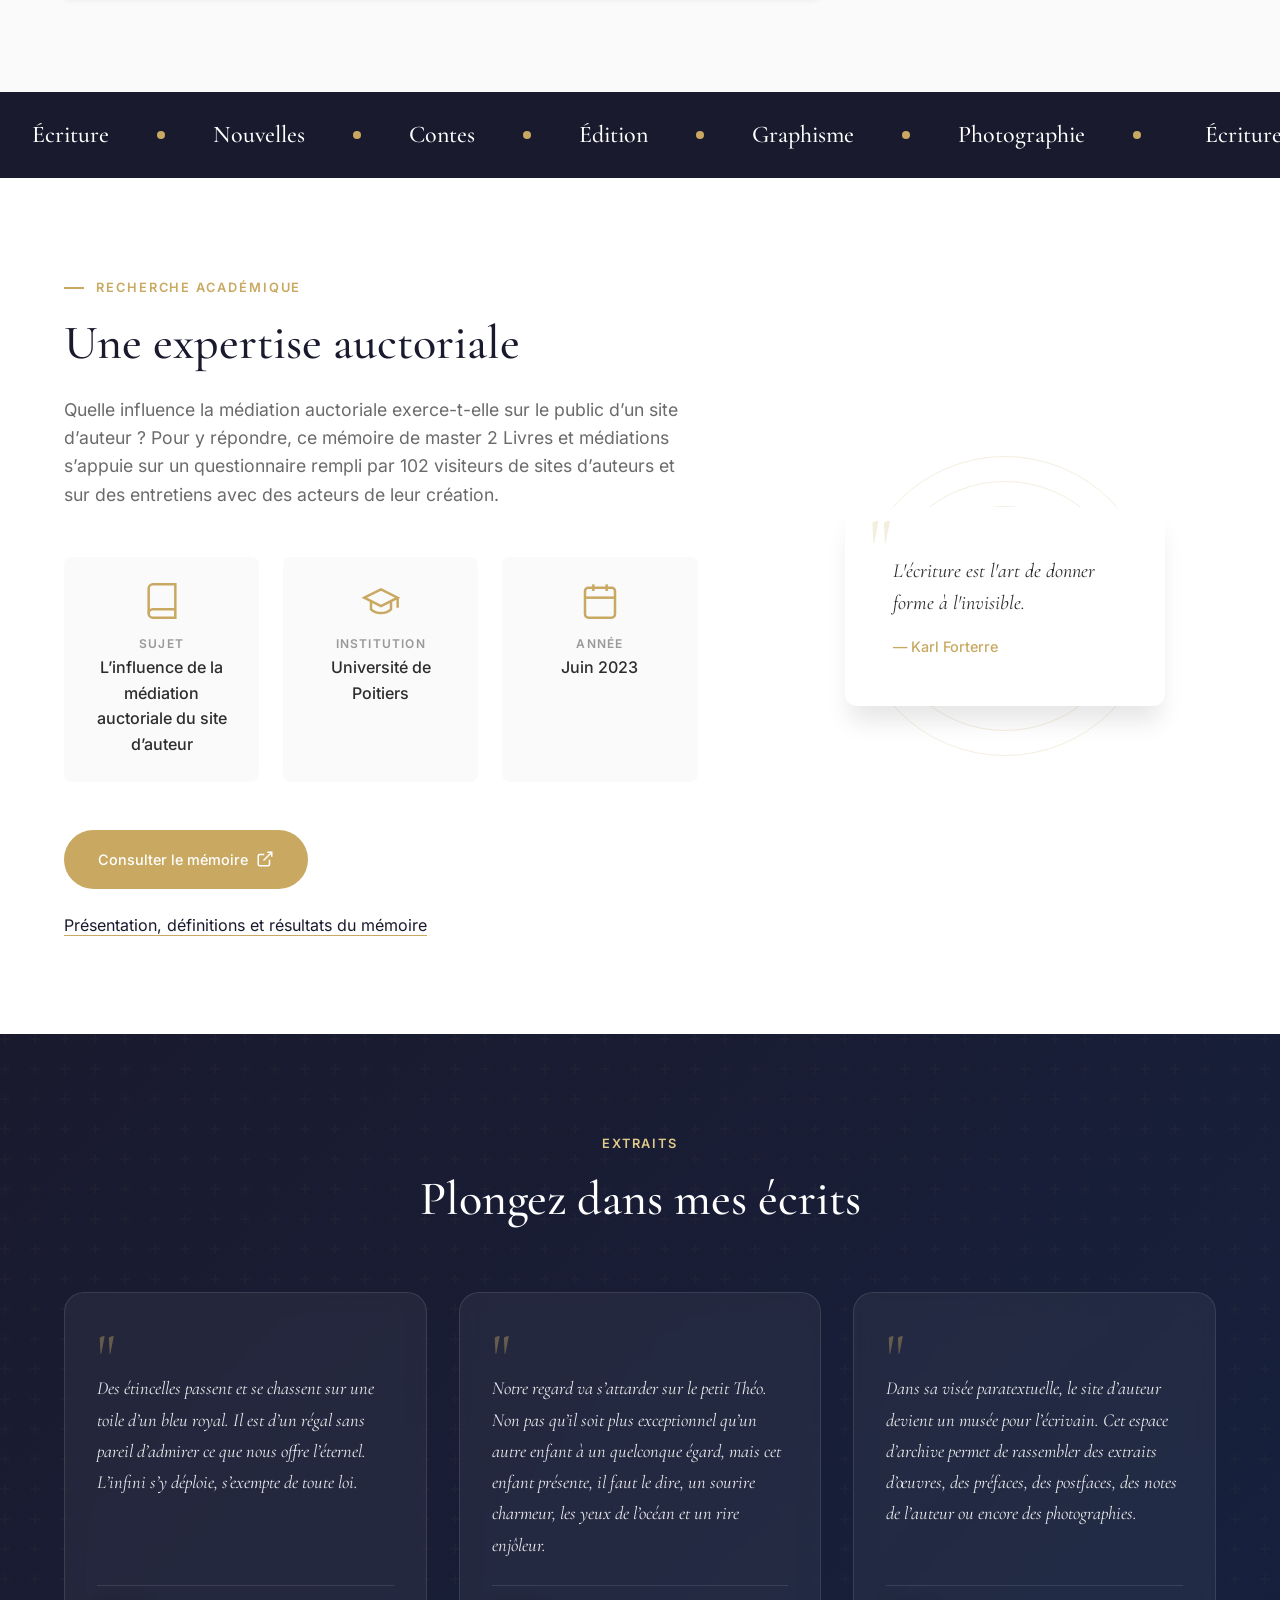
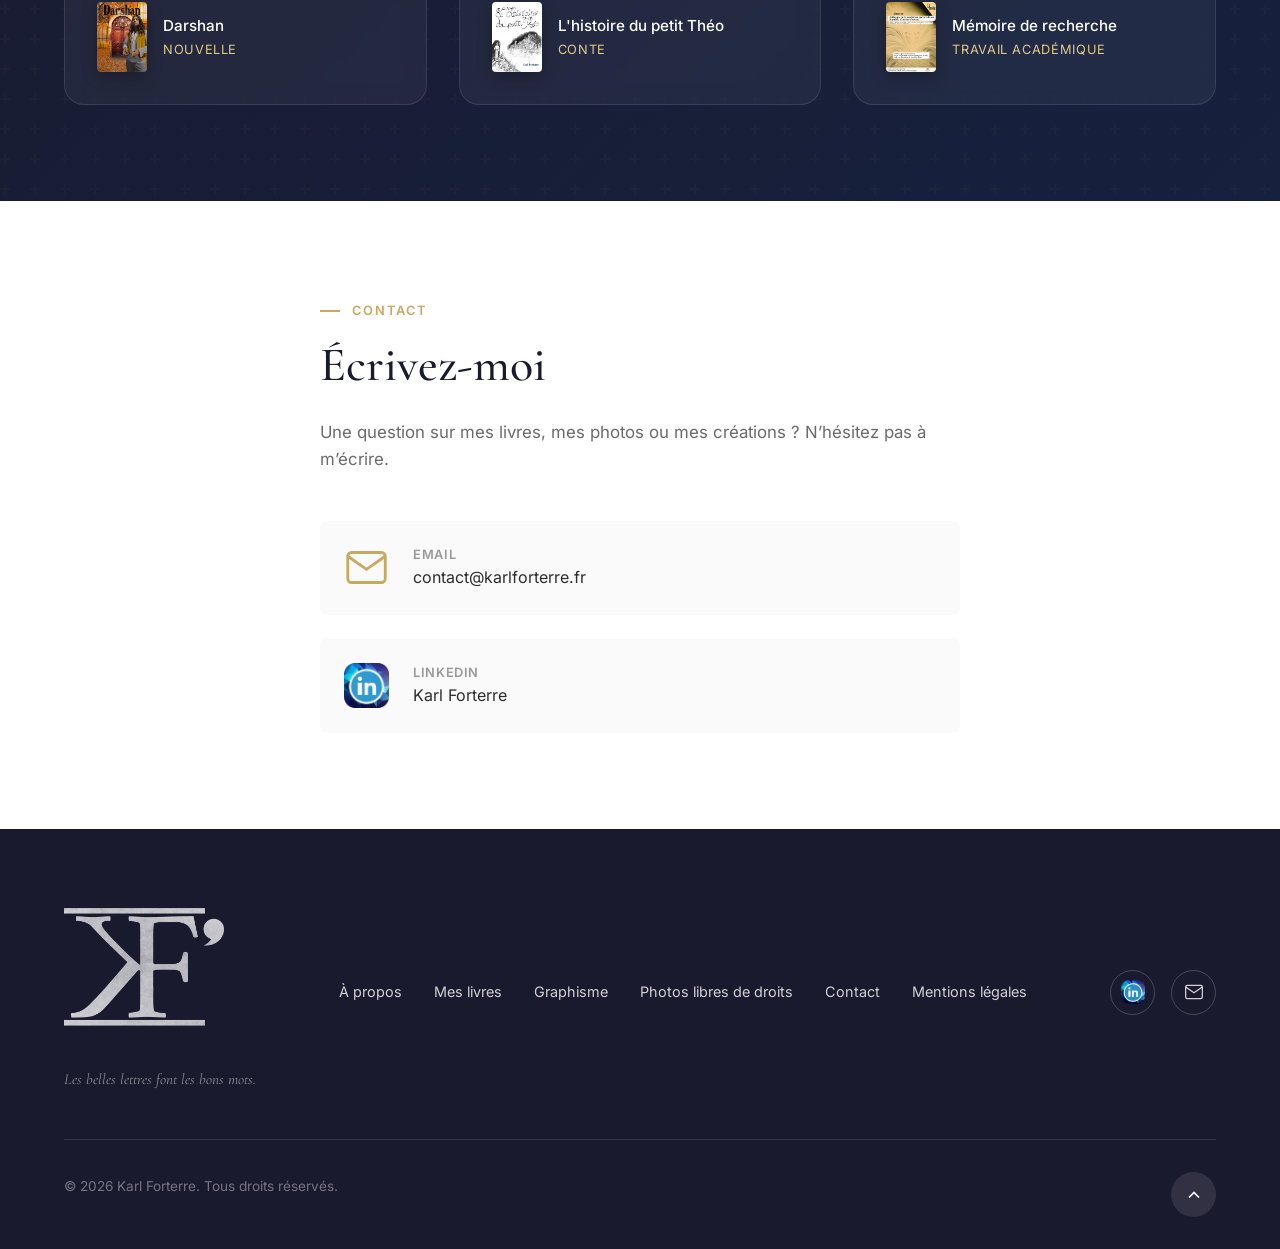
==== commit 087d0fb6: "Pexels Heroes : pastille sans texte, plus ronde, et une phrase plus flatteuse - La pastille (images/" ====
--- a/index.html
+++ b/index.html
@@ -764,8 +764,8 @@
                 <h2 class="section-title reveal-element">Séries et galeries</h2>
                 <p class="section-description reveal-element">Des centaines de photographies libres de droits, racontées en séries et rangées en galeries, à télécharger gratuitement sur Pexels.</p>
                 <div class="site-photo-distinction reveal-element">
-                    <a href="https://www.pexels.com/@karl-forterre-28489473" class="sceau-heroes" target="_blank" rel="noopener"><span>Pexels</span> <span>Heroes</span></a>
-                    <p>Distinction accordée par Pexels, sur invitation, aux photographes dont son équipe de sélection retient et met en avant de nombreuses images.</p>
+                    <a href="https://www.pexels.com/@karl-forterre-28489473" class="sceau-heroes" target="_blank" rel="noopener" title="Pexels Heroes" aria-label="Pexels Heroes"></a>
+                    <p>Pexels Heroes : une distinction qui me fait entrer dans le cercle des 1 500 contributeurs les plus vus de Pexels et salue une reconnaissance réitérée de mes photographies.</p>
                 </div>
                 <p class="site-photo-chiffres" id="site-photo-chiffres" hidden data-sans-traduction></p>
             </div>
--- a/styles.css
+++ b/styles.css
@@ -4075,8 +4075,8 @@
     display: none !important;
 }
 
-/* Distinction Pexels Heroes : la pastille festonnée de Pexels, redessinée
-   (images/sceau-pexels-heroes.svg), le titre à la place du chiffre */
+/* Distinction Pexels Heroes : la pastille festonnée de Pexels, redessinée et sans texte
+   (images/sceau-pexels-heroes.svg), à côté de la phrase qui la nomme */
 .site-photo-distinction {
     display: flex;
     align-items: center;
@@ -4096,20 +4096,11 @@
 
 .sceau-heroes {
     flex: none;
-    display: flex;
-    flex-direction: column;
-    align-items: center;
-    justify-content: center;
-    width: 6rem;
-    height: 6rem;
+    display: block;
+    width: 4.5rem;
+    height: 4.5rem;
     background: url("images/sceau-pexels-heroes.svg") center / contain no-repeat;
-    color: #fff;
-    font-size: 0.85rem;
-    font-weight: 700;
-    line-height: 1.1;
-    text-align: center;
-    text-decoration: none;
-    text-shadow: 0 1px 2px rgba(0, 0, 0, 0.25);
+    filter: drop-shadow(0 6px 12px rgba(0, 0, 0, 0.15));
     transition: transform 0.3s ease;
 }
 
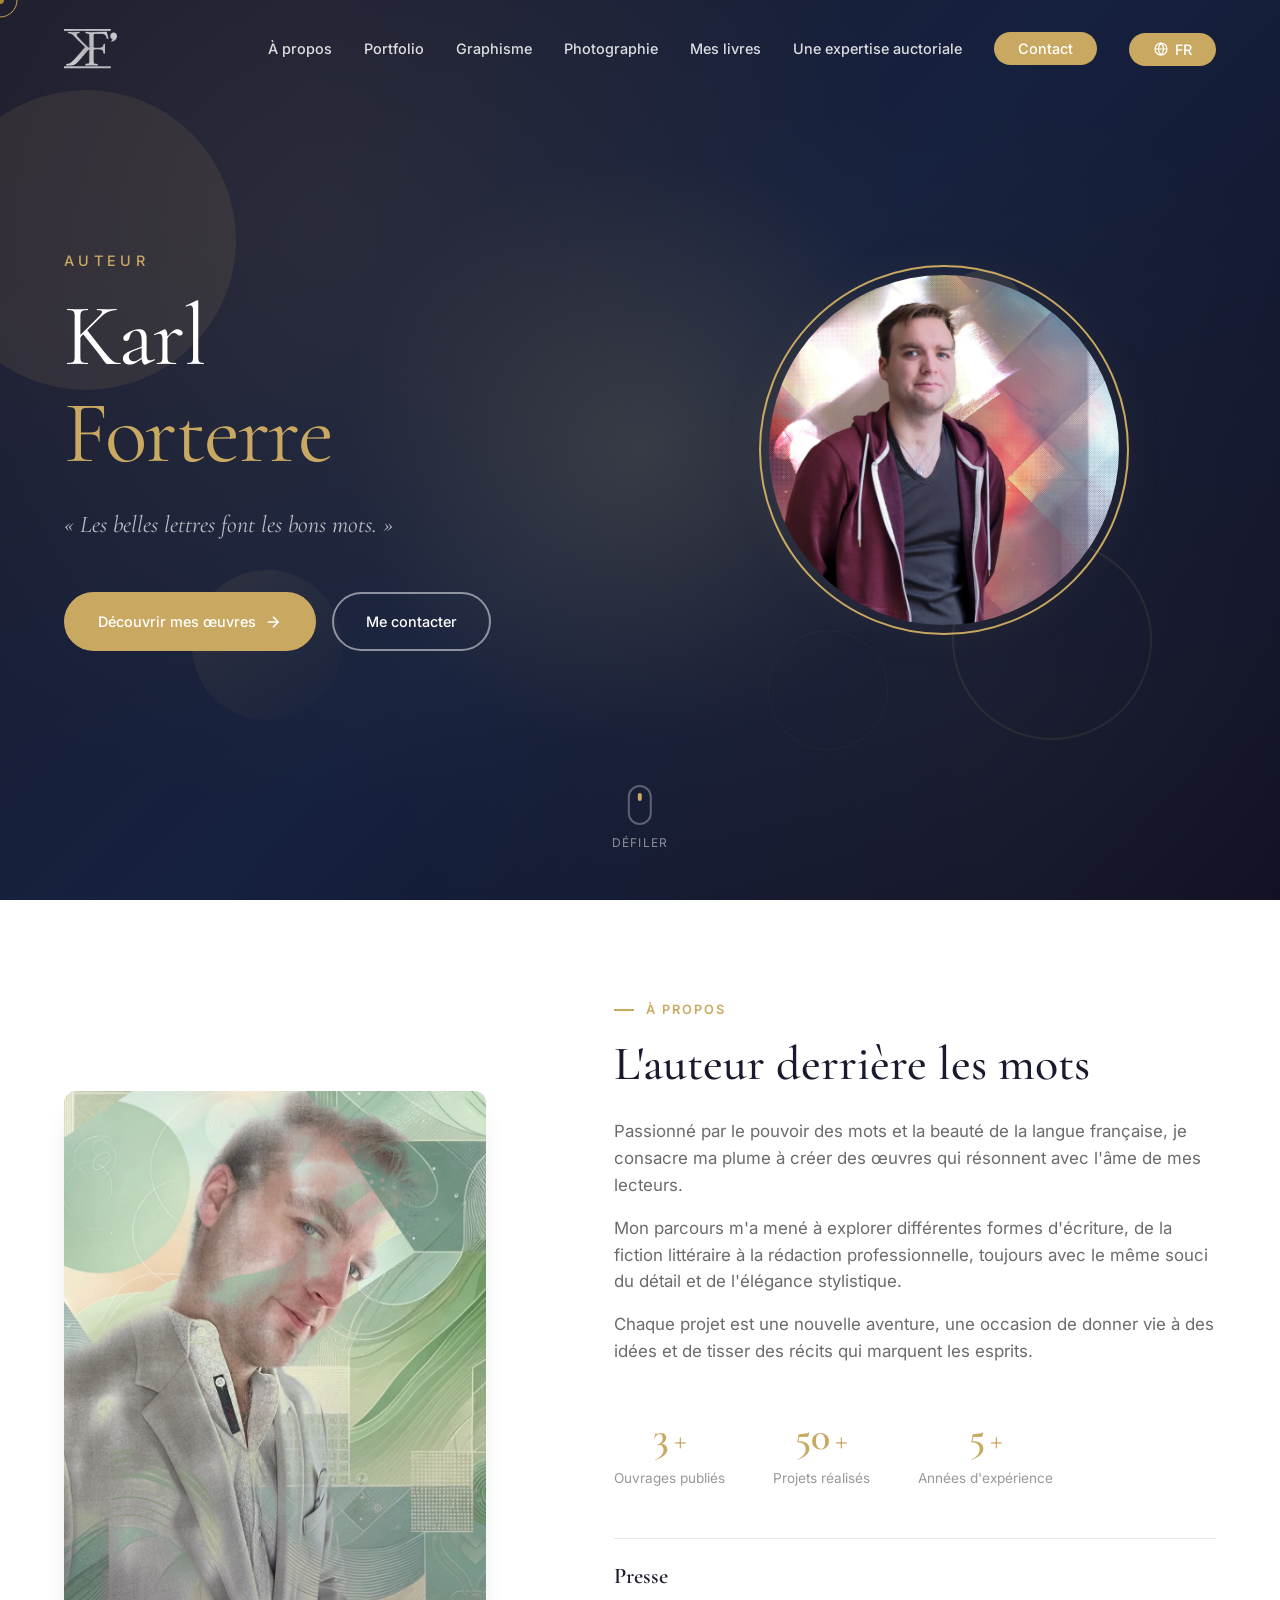
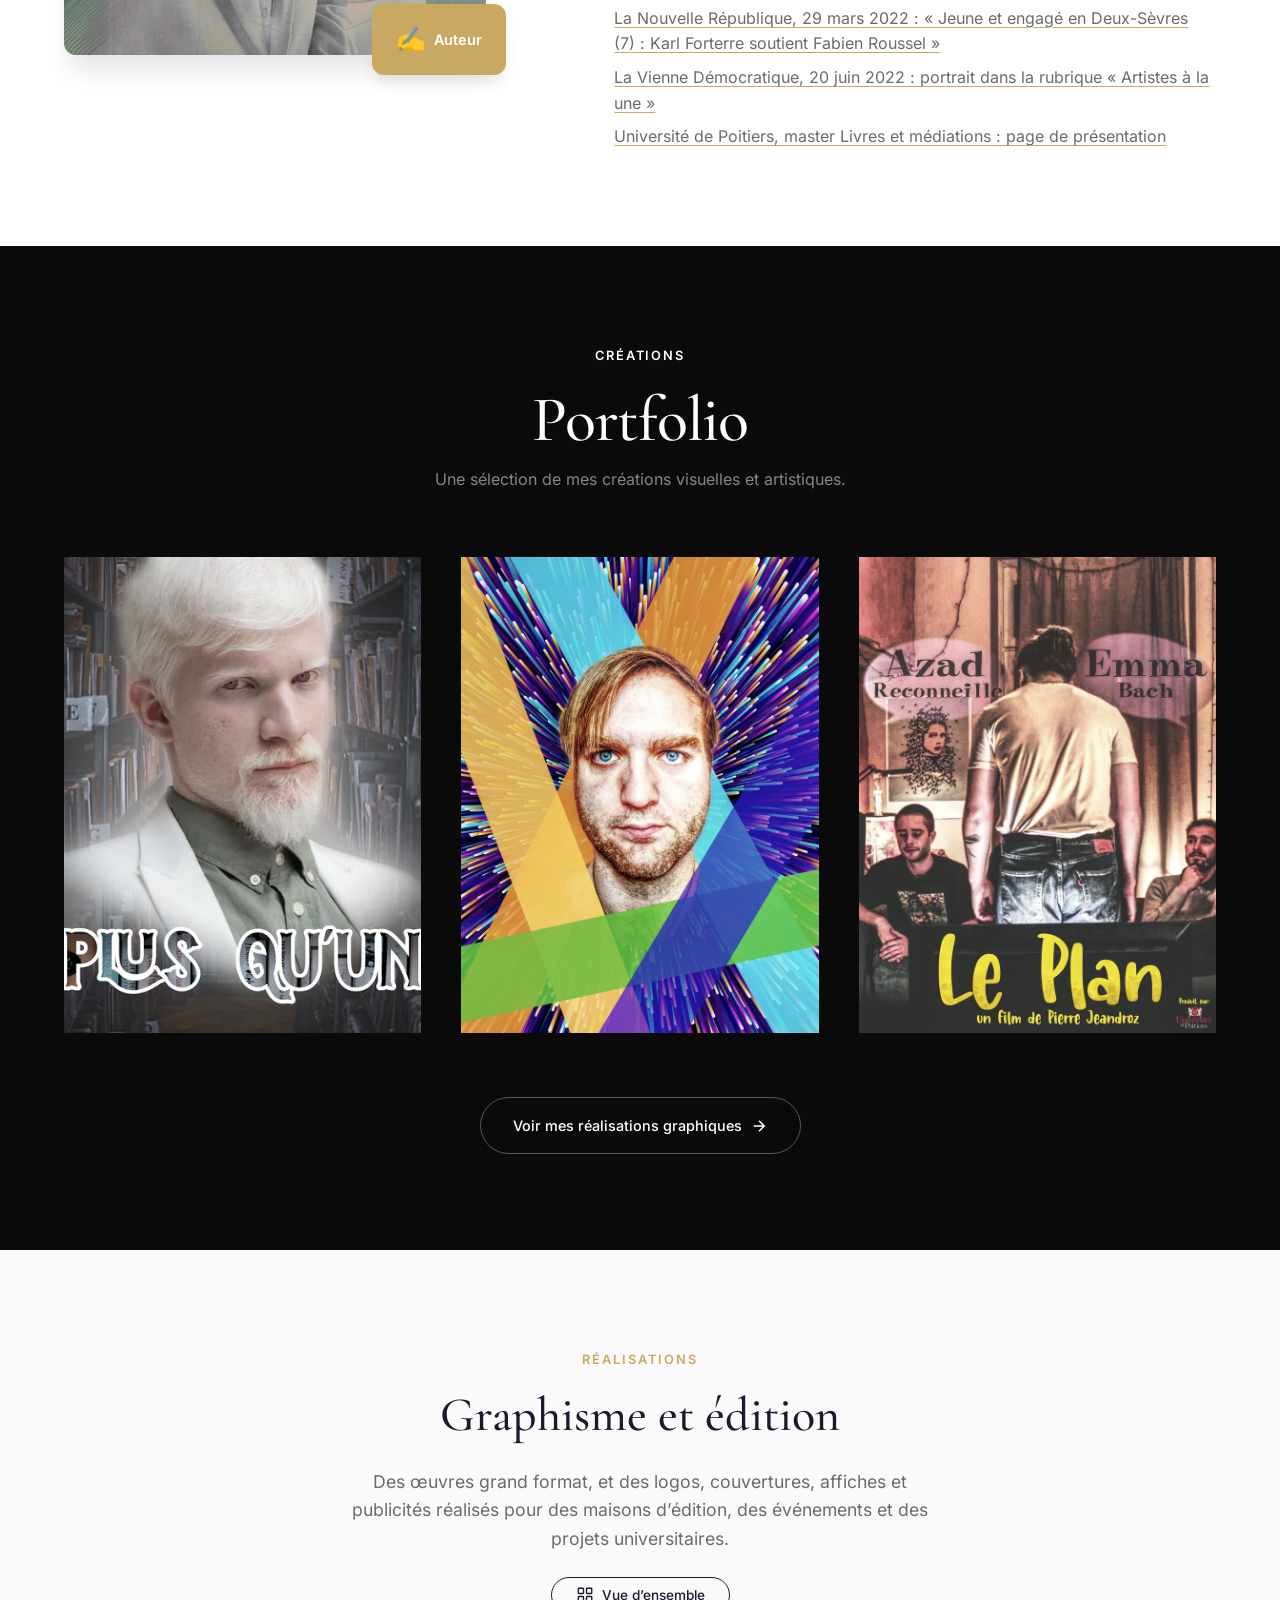
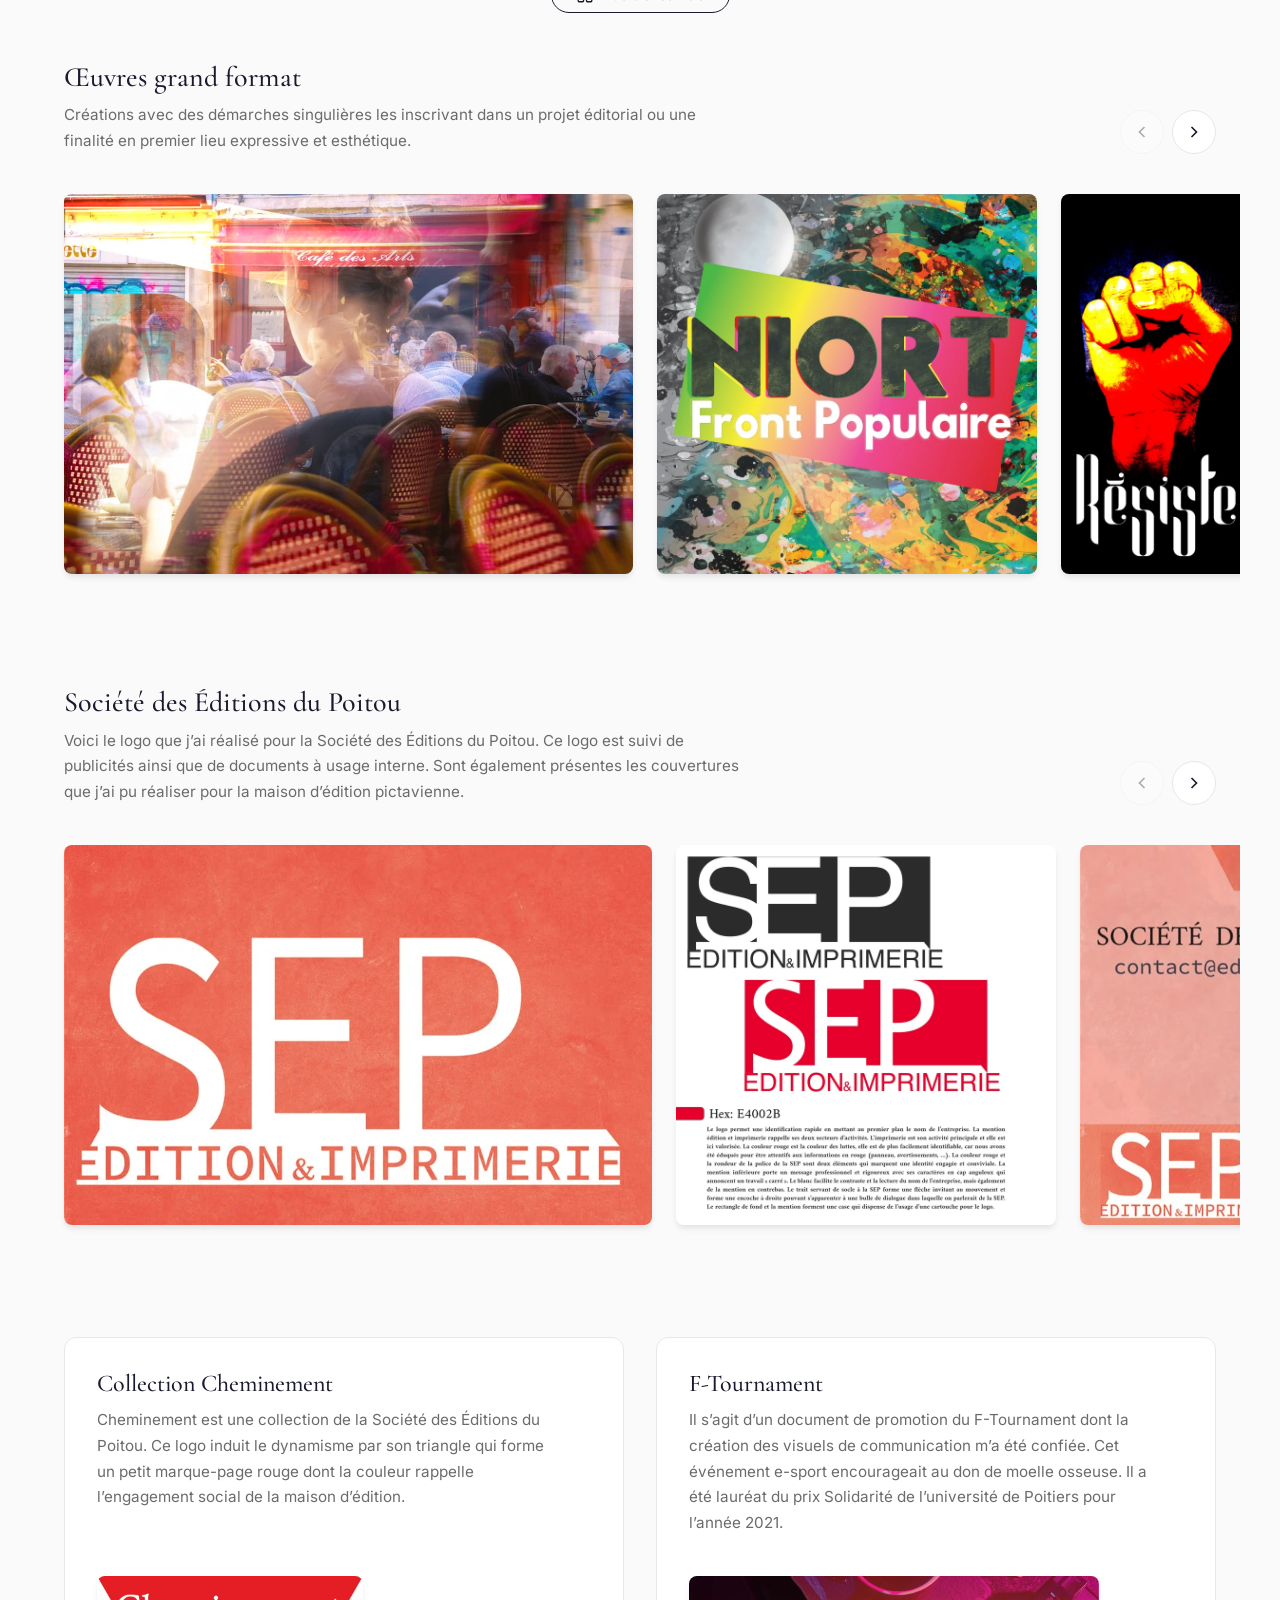
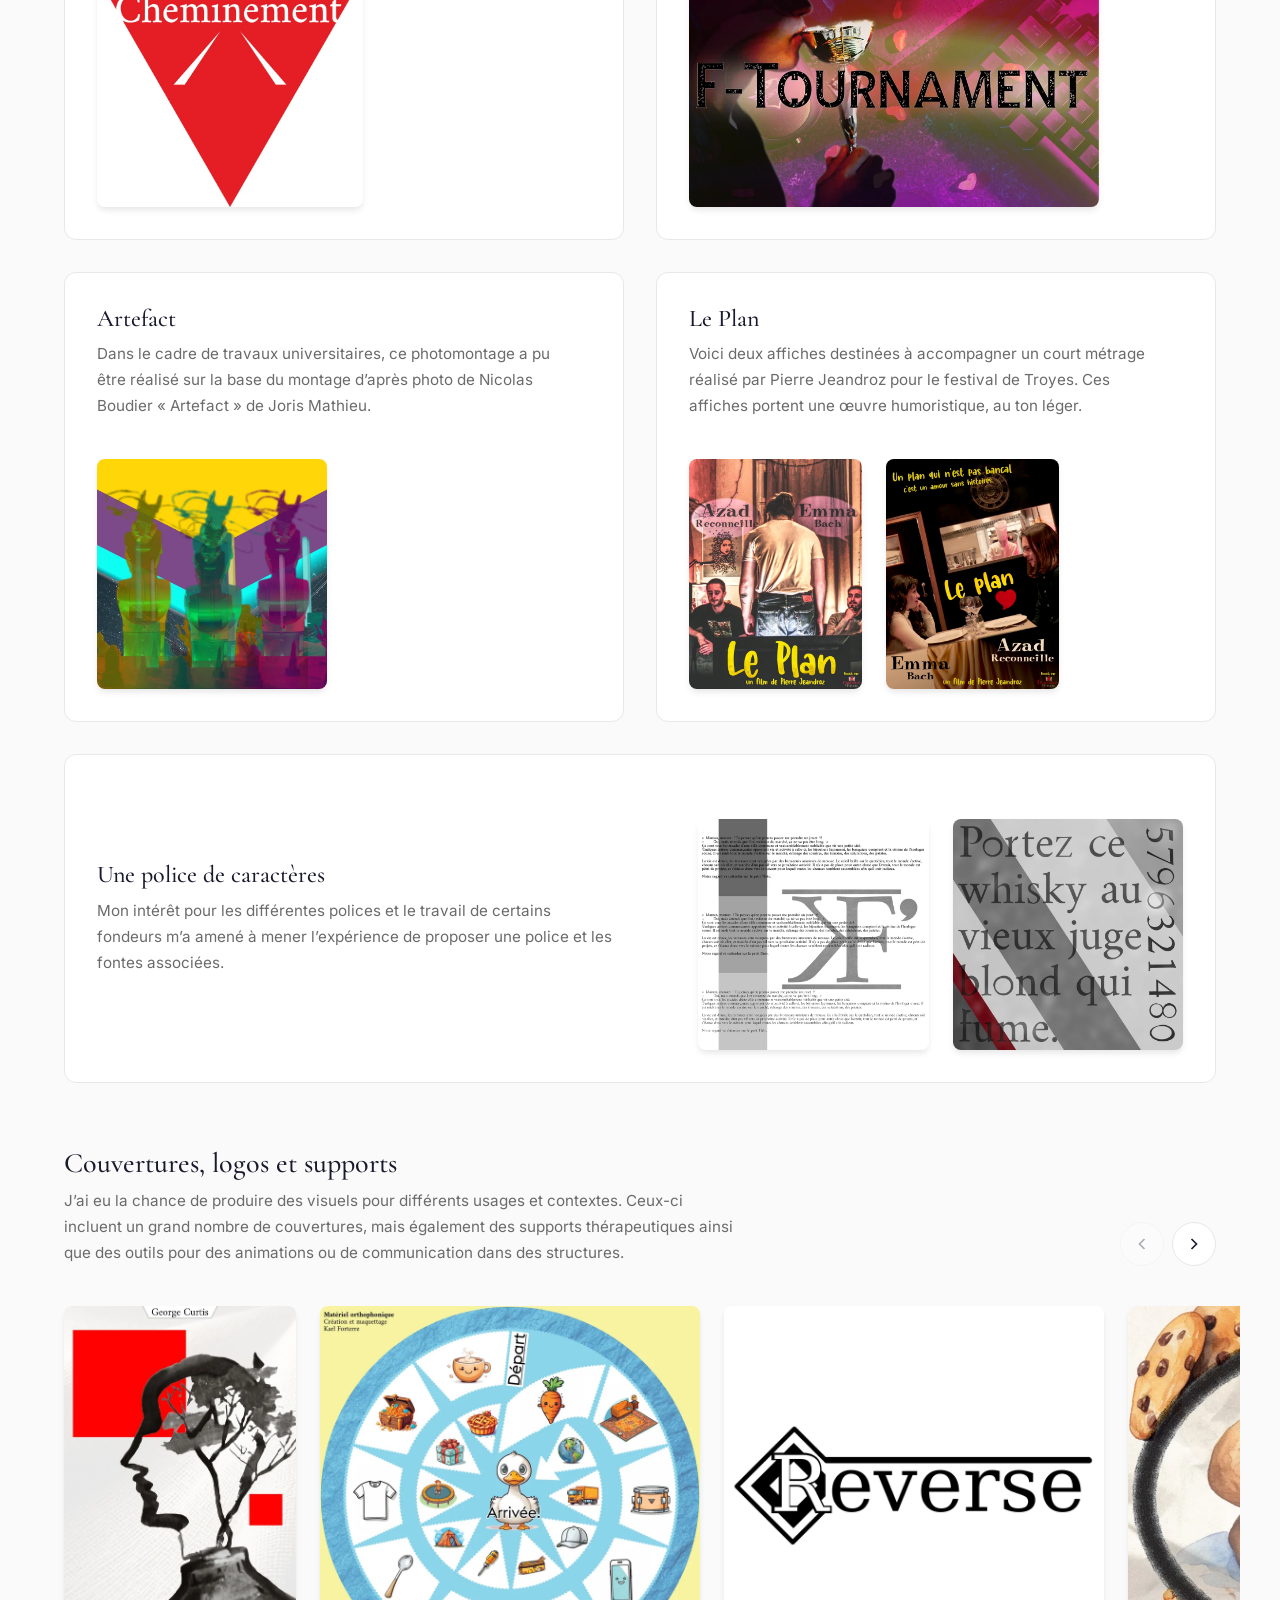
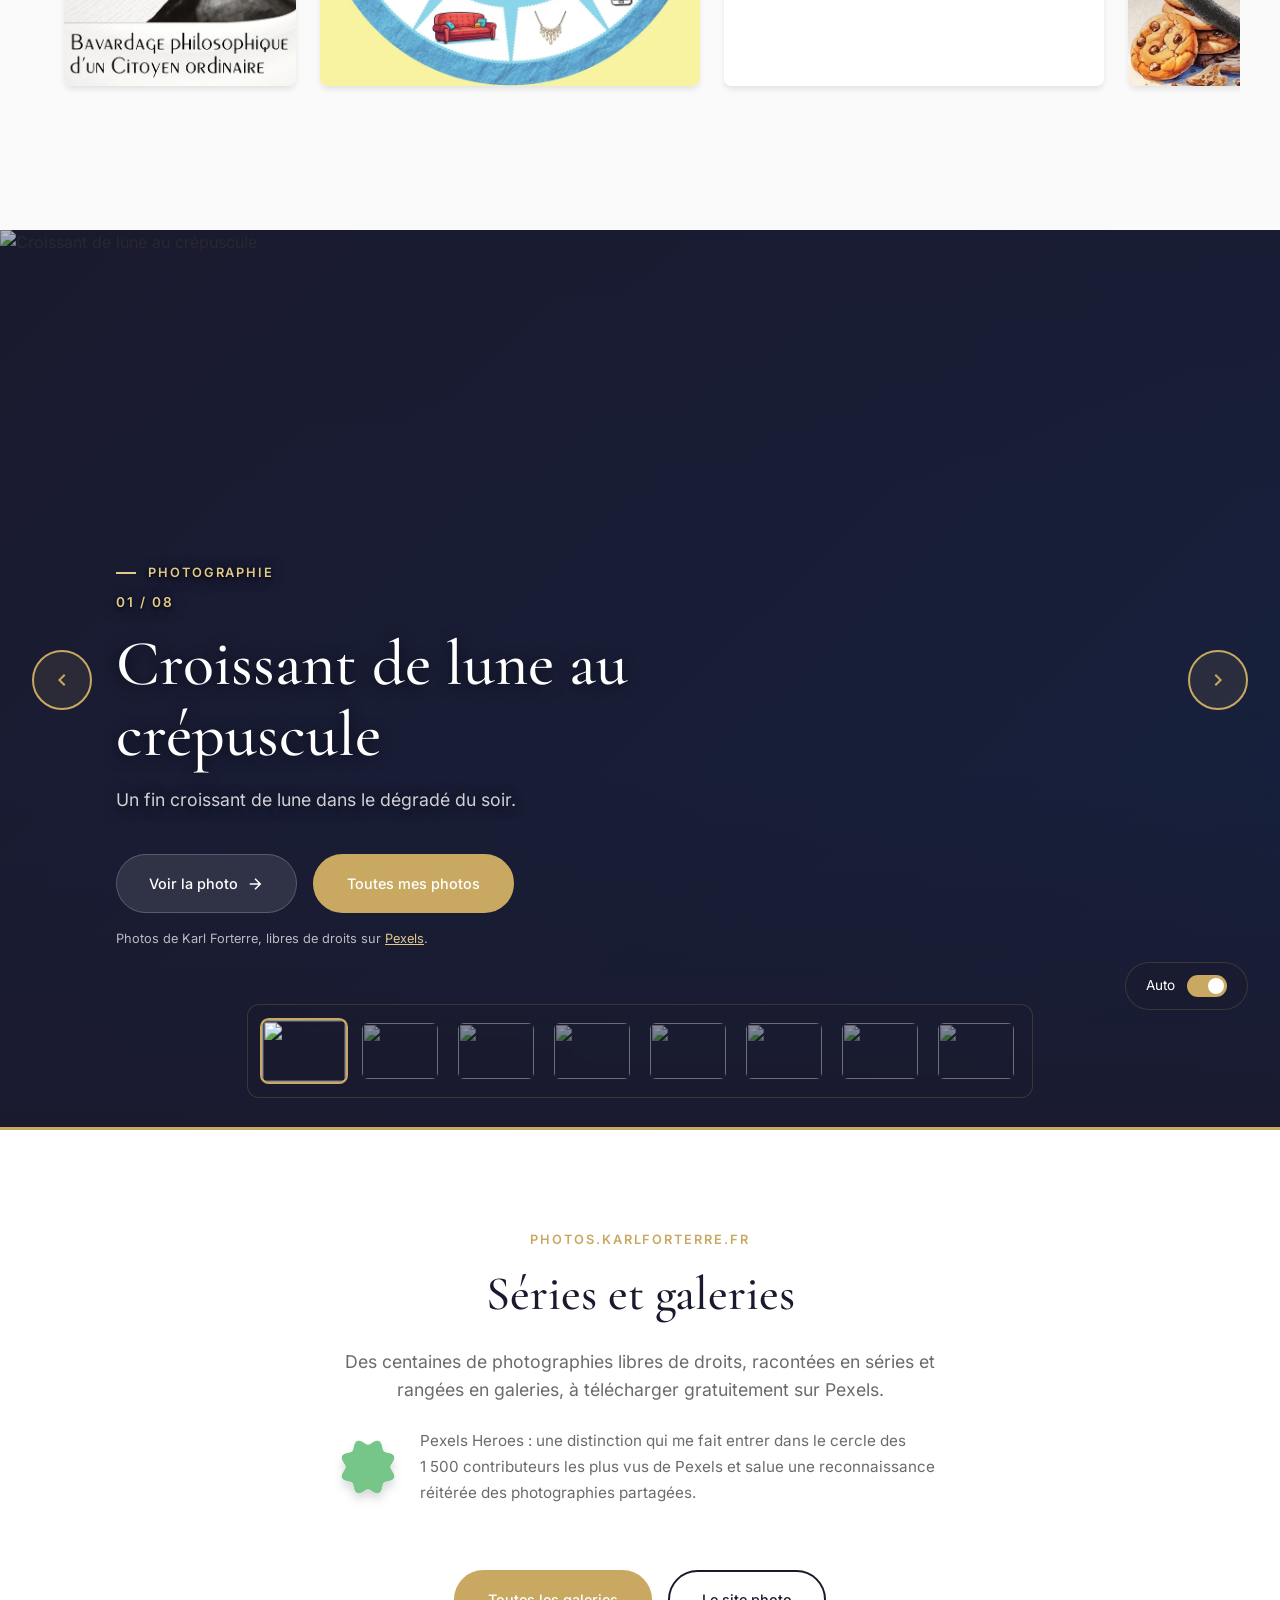
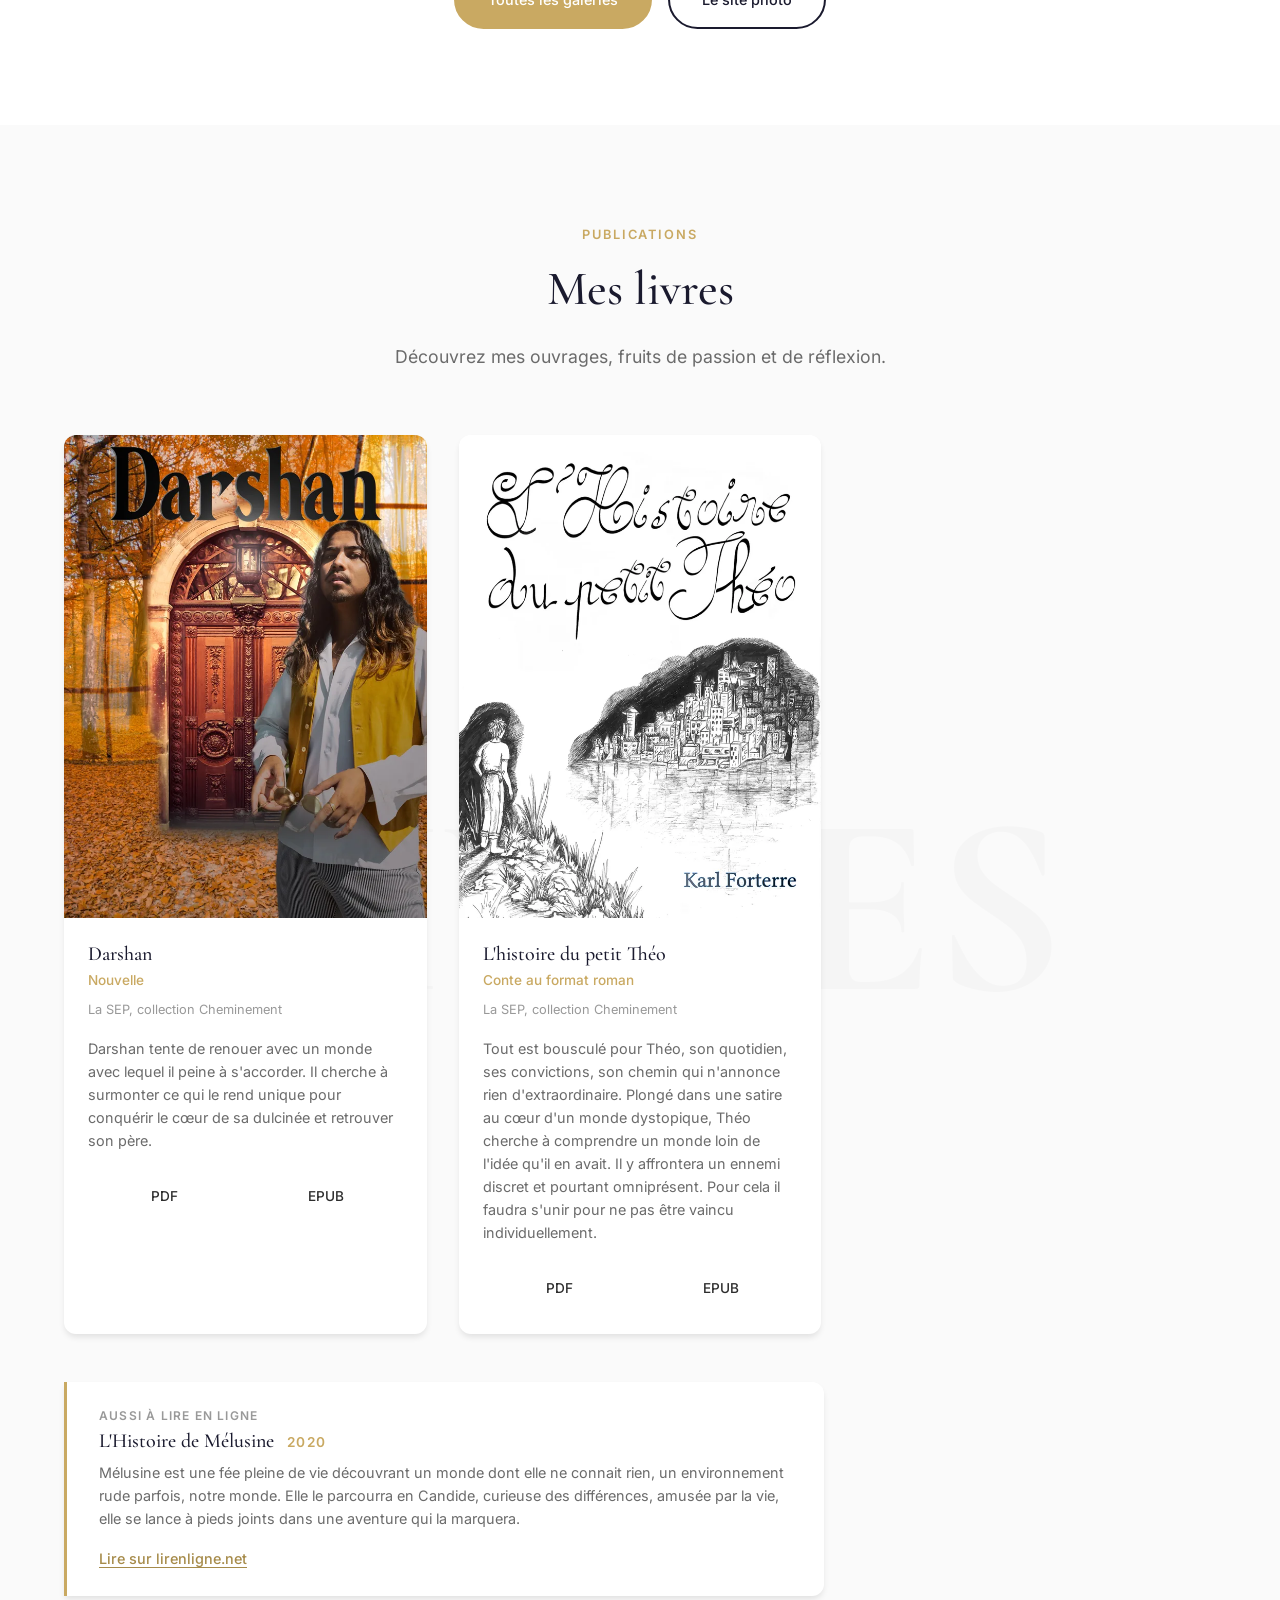
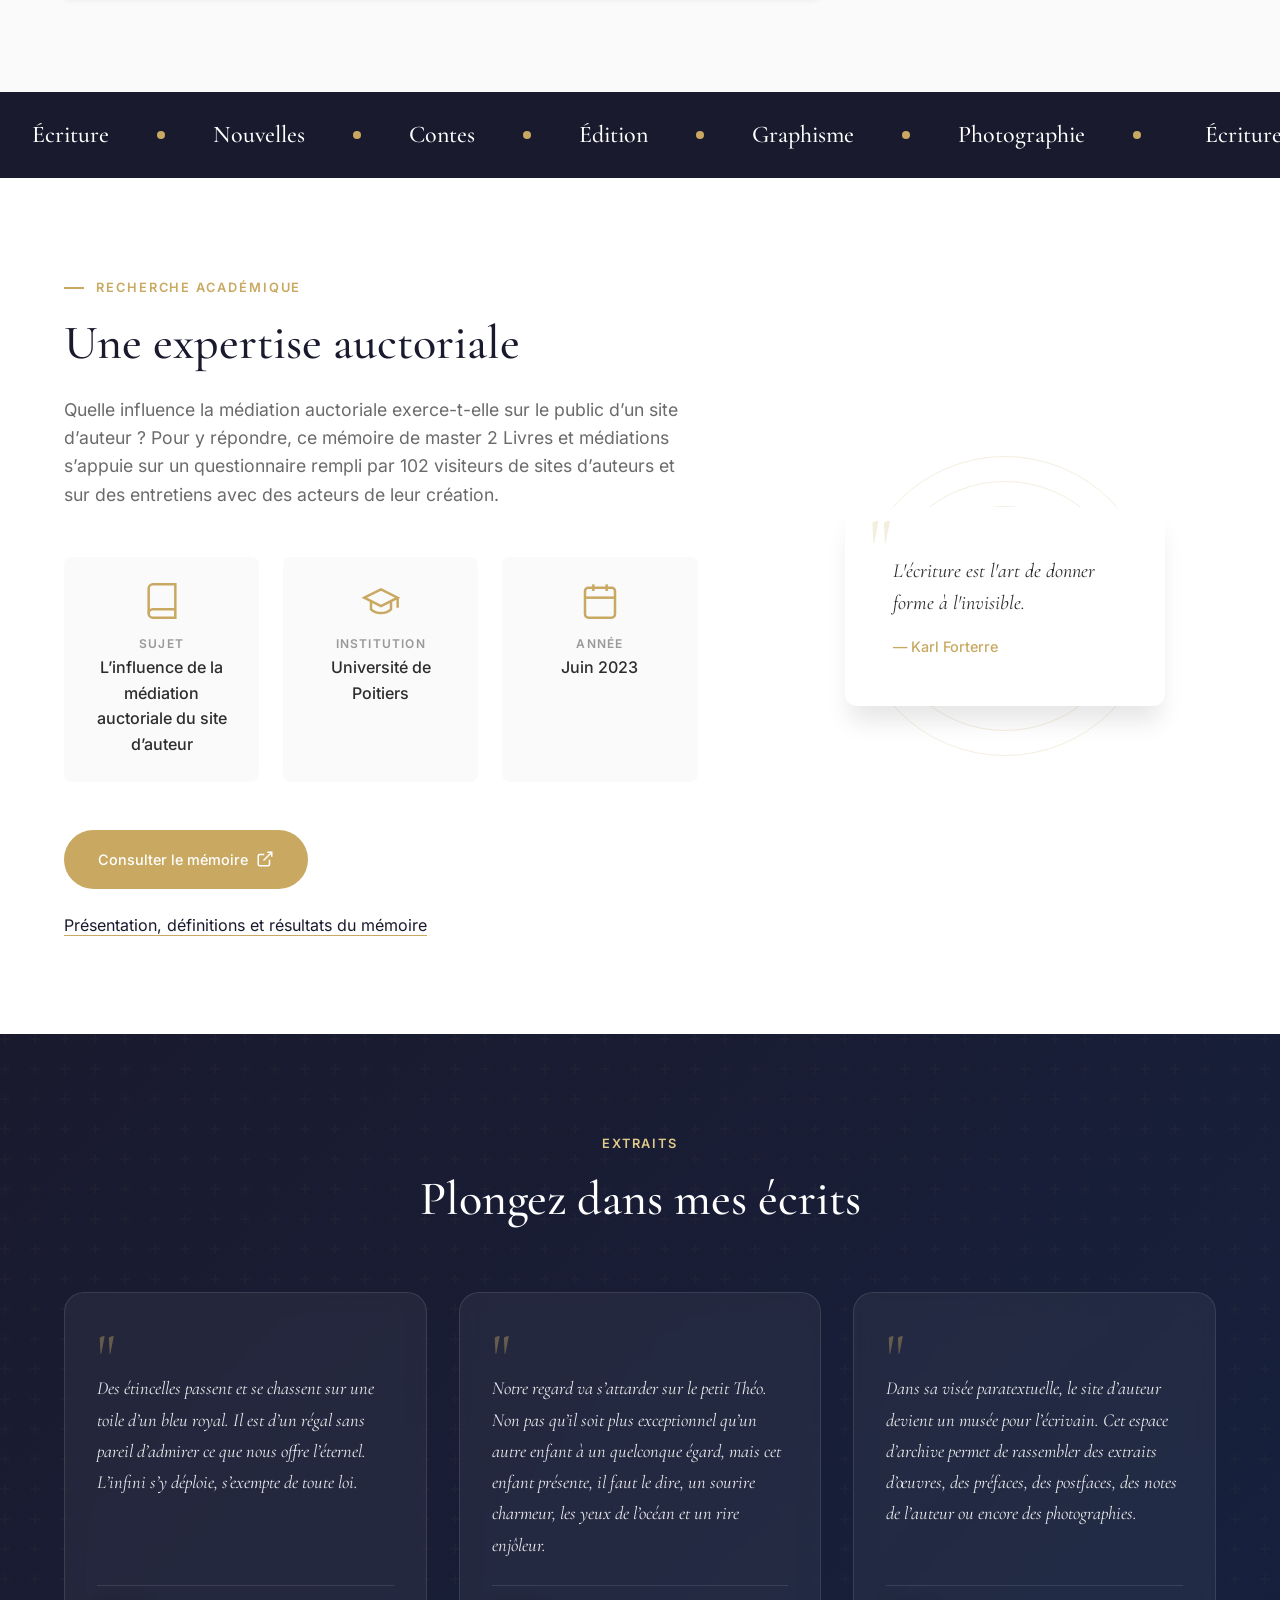
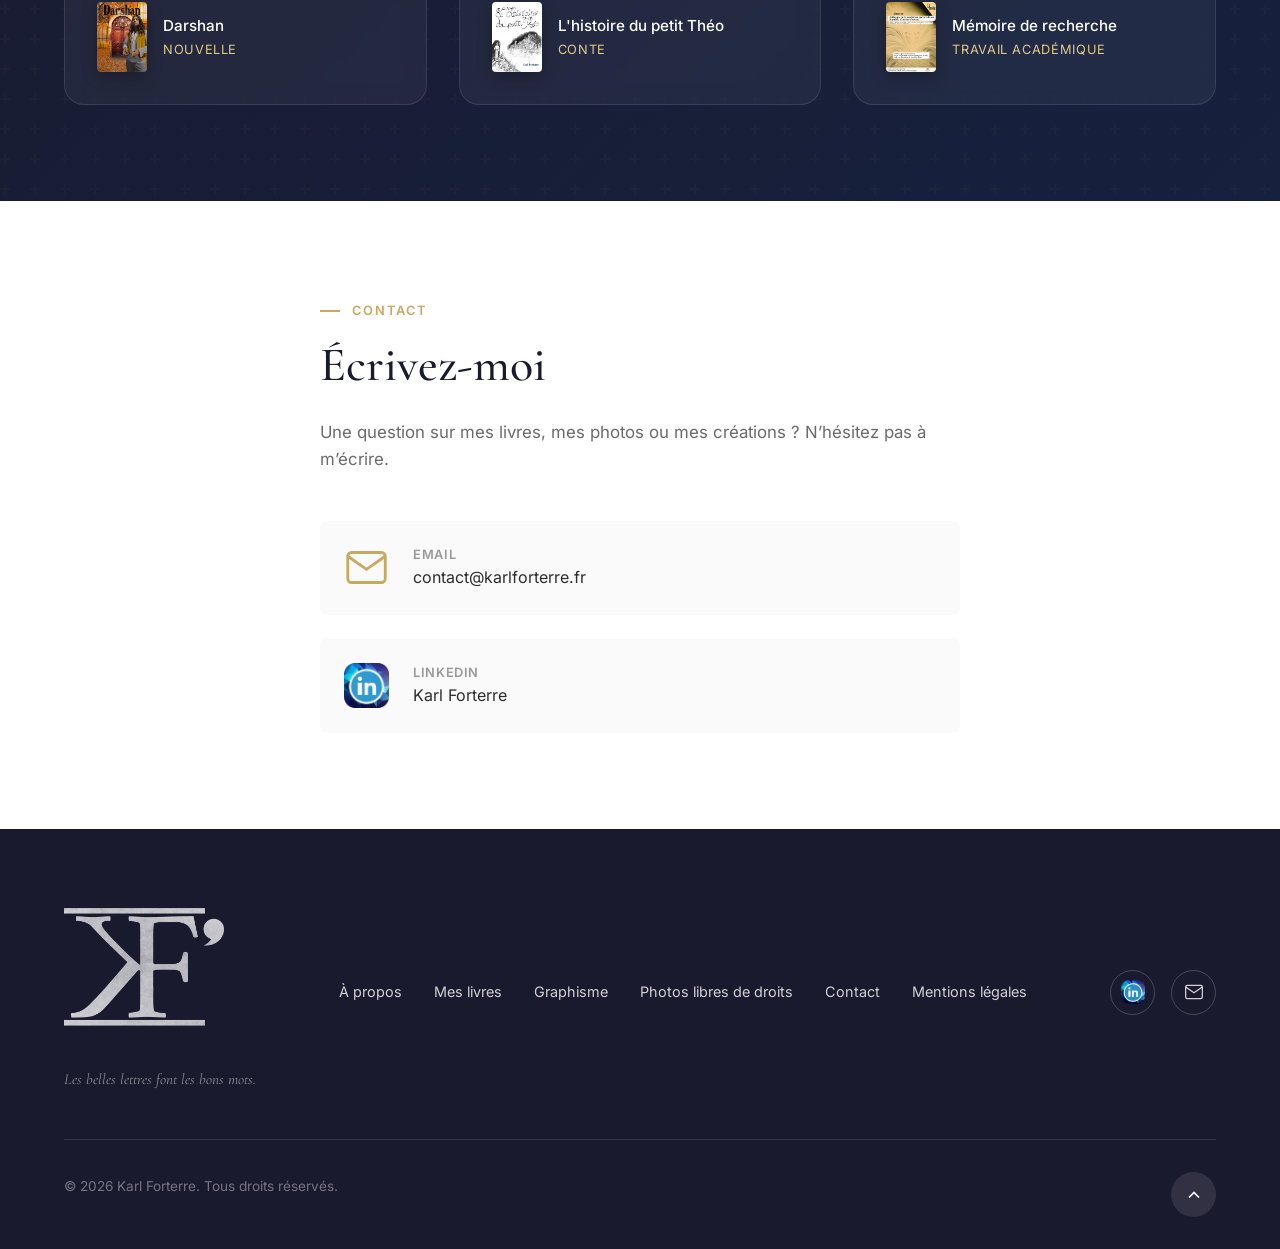
==== commit 6532612a: "Pexels Heroes : « des photographies partagées », à la demande de Karl La phrase de la section « Séri" ====
--- a/index.html
+++ b/index.html
@@ -765,7 +765,7 @@
                 <p class="section-description reveal-element">Des centaines de photographies libres de droits, racontées en séries et rangées en galeries, à télécharger gratuitement sur Pexels.</p>
                 <div class="site-photo-distinction reveal-element">
                     <a href="https://www.pexels.com/@karl-forterre-28489473" class="sceau-heroes" target="_blank" rel="noopener" title="Pexels Heroes" aria-label="Pexels Heroes"></a>
-                    <p>Pexels Heroes : une distinction qui me fait entrer dans le cercle des 1 500 contributeurs les plus vus de Pexels et salue une reconnaissance réitérée de mes photographies.</p>
+                    <p>Pexels Heroes : une distinction qui me fait entrer dans le cercle des 1 500 contributeurs les plus vus de Pexels et salue une reconnaissance réitérée des photographies partagées.</p>
                 </div>
                 <p class="site-photo-chiffres" id="site-photo-chiffres" hidden data-sans-traduction></p>
             </div>
--- a/styles.css
+++ b/styles.css
@@ -4076,7 +4076,10 @@
 }
 
 /* Distinction Pexels Heroes : la pastille festonnée de Pexels, redessinée et sans texte
-   (images/sceau-pexels-heroes.svg), à côté de la phrase qui la nomme */
+   (images/sceau-pexels-heroes.svg), à côté de la phrase qui la nomme. Son ombre est
+   dessinée dans l'image, sur une marge de 32 % autour de la pastille, que reprennent des
+   marges négatives : Safari couperait au carré l'ombre d'un filtre CSS quand la pastille
+   tourne au survol. La pastille seule, et non son ombre, répond au pointeur (::after). */
 .site-photo-distinction {
     display: flex;
     align-items: center;
@@ -4095,13 +4098,27 @@
 }
 
 .sceau-heroes {
+    --marge: 1.12rem;
+    position: relative;
     flex: none;
     display: block;
-    width: 4.5rem;
-    height: 4.5rem;
+    width: calc(3.5rem + var(--marge) * 2);
+    height: calc(3.5rem + var(--marge) * 2);
+    margin: calc(var(--marge) * -1);
     background: url("images/sceau-pexels-heroes.svg") center / contain no-repeat;
-    filter: drop-shadow(0 6px 12px rgba(0, 0, 0, 0.15));
+    pointer-events: none;
     transition: transform 0.3s ease;
+}
+
+.sceau-heroes::after {
+    content: "";
+    position: absolute;
+    inset: var(--marge);
+    pointer-events: auto;
+}
+
+.sceau-heroes:focus-visible {
+    outline-offset: calc(var(--marge) * -1);
 }
 
 .sceau-heroes:hover,
